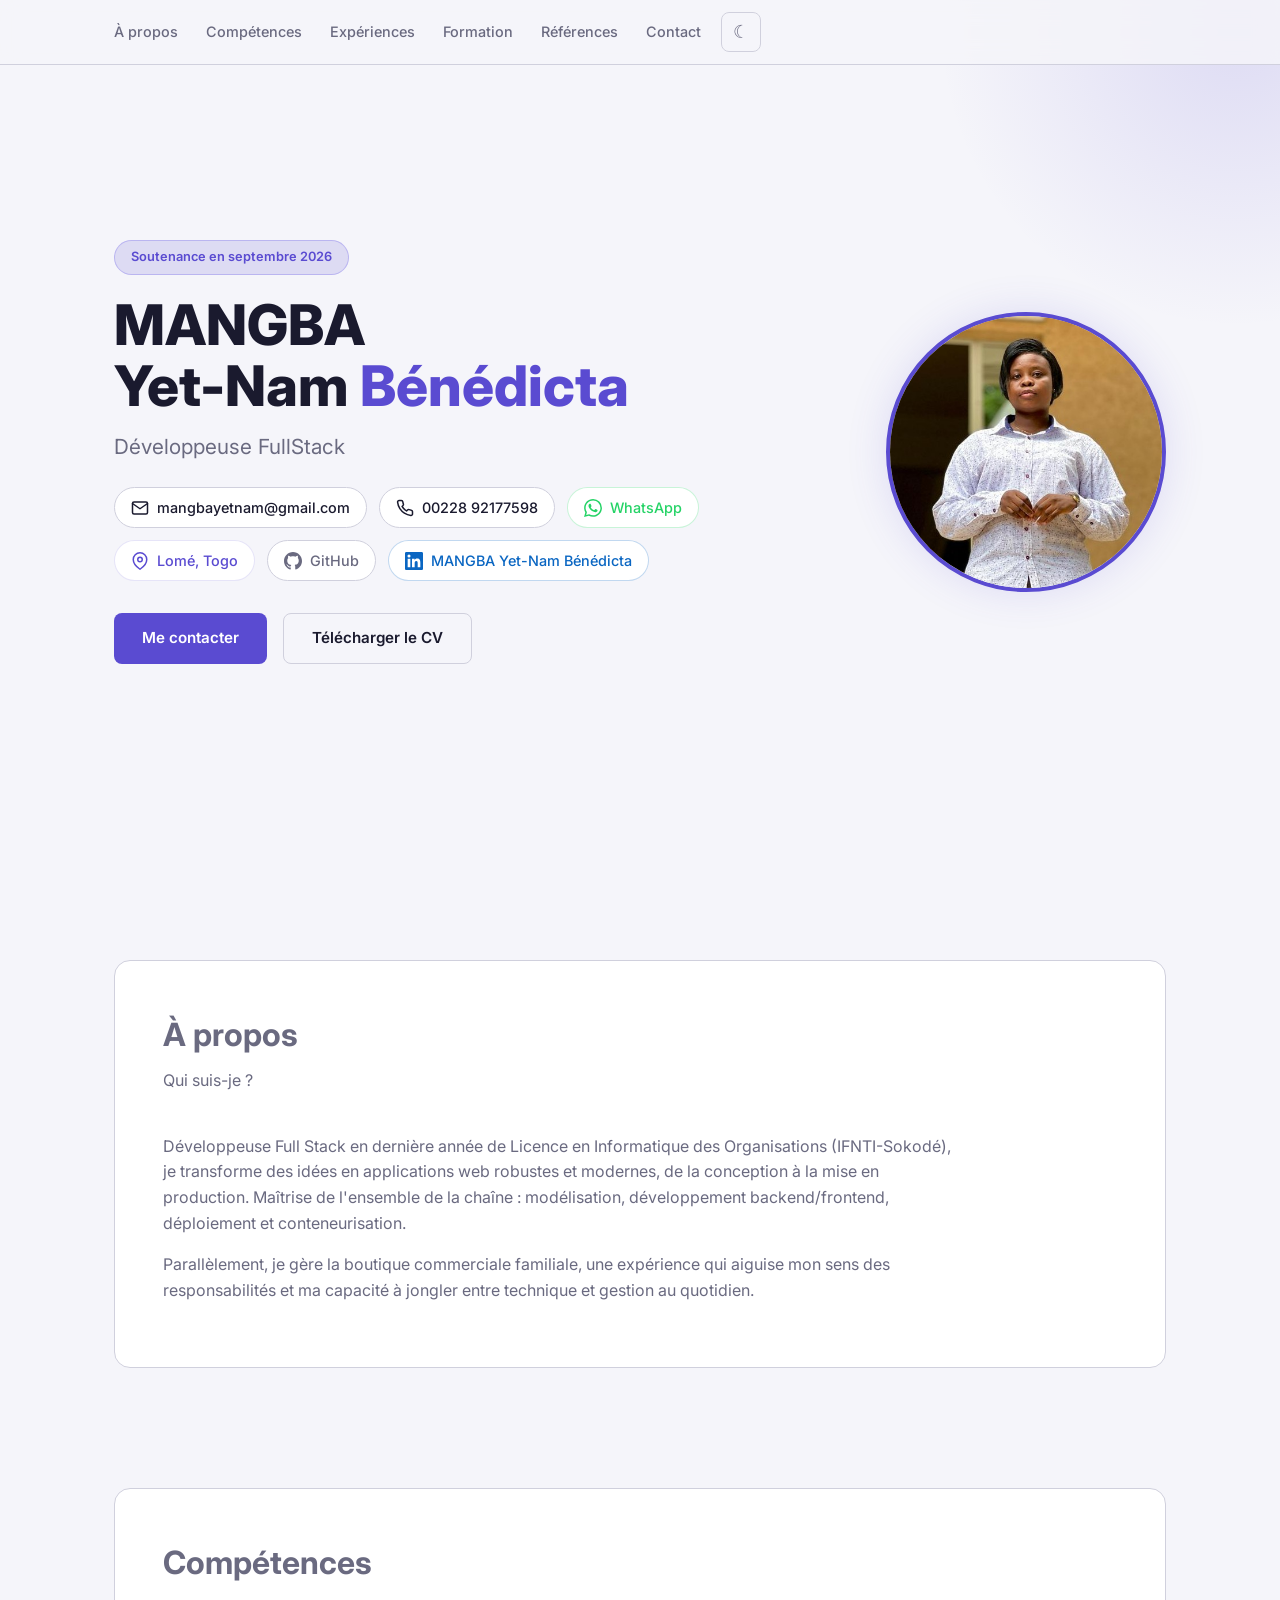
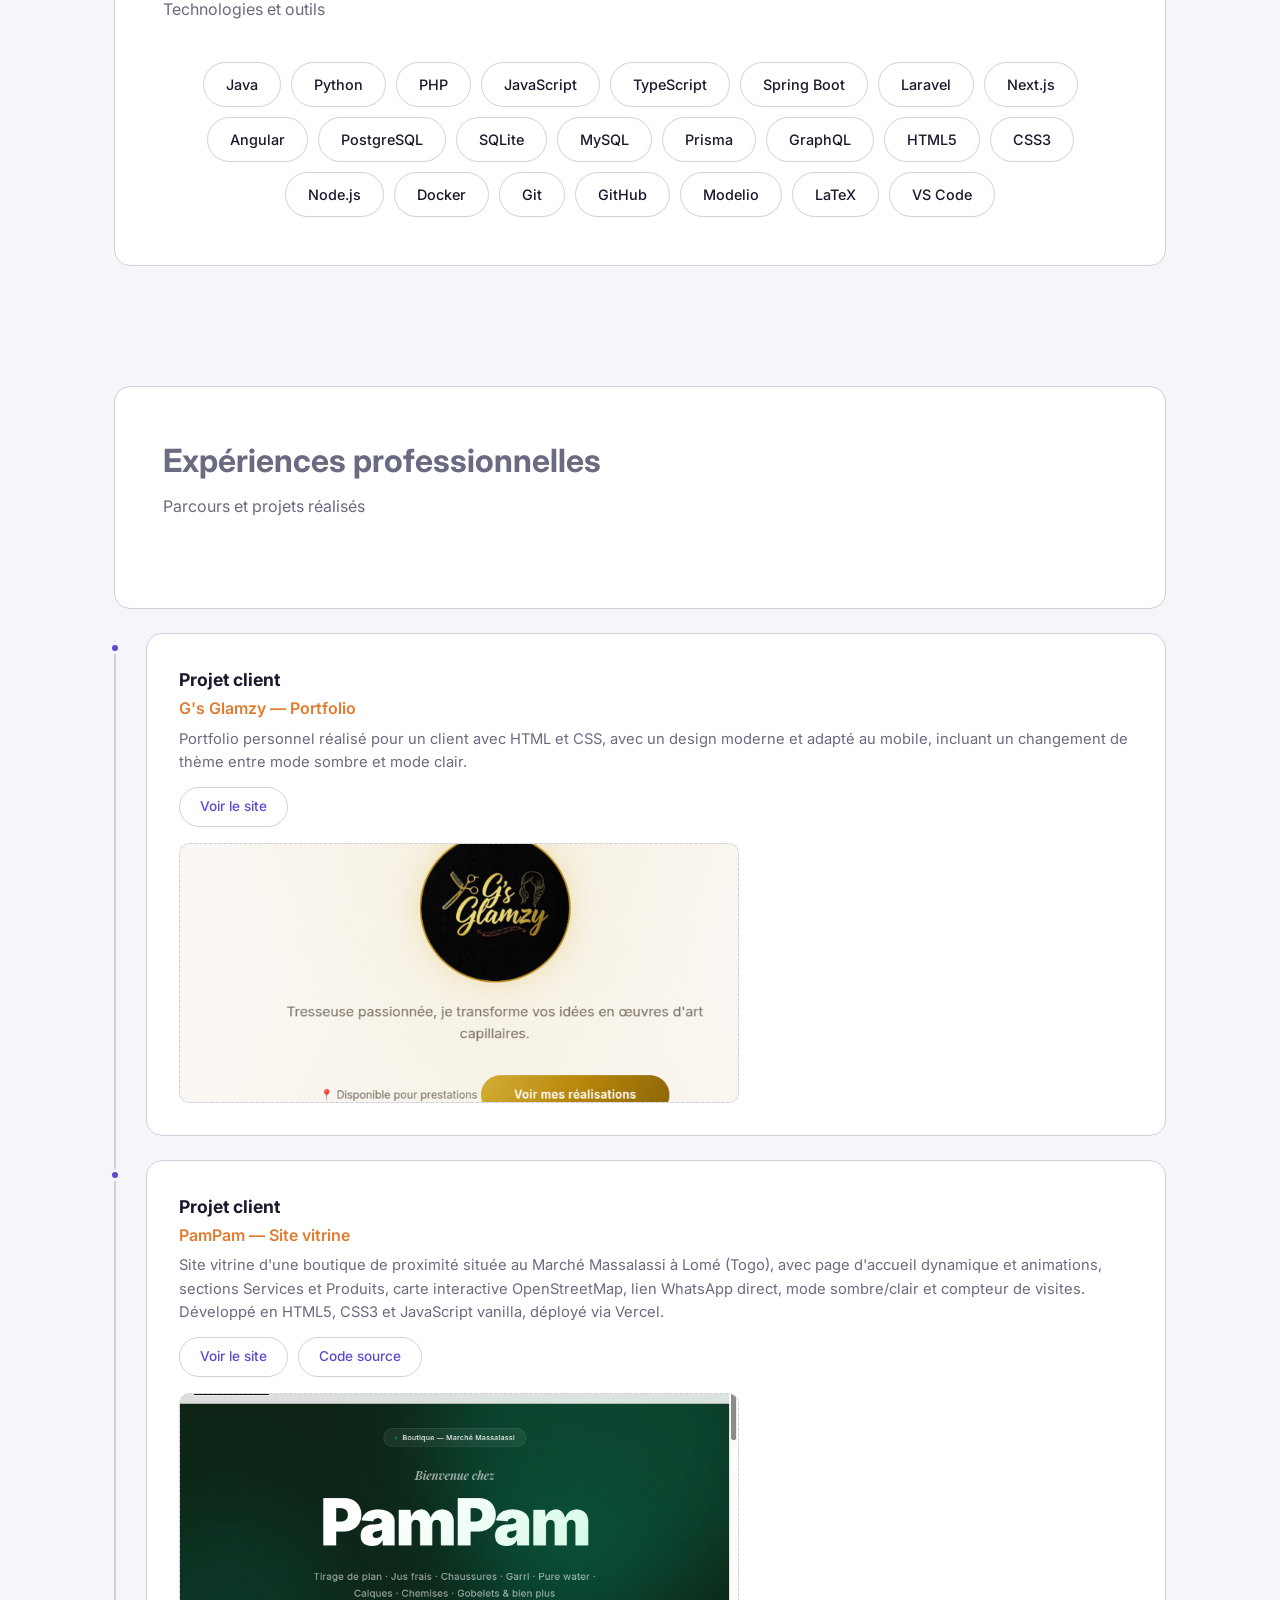
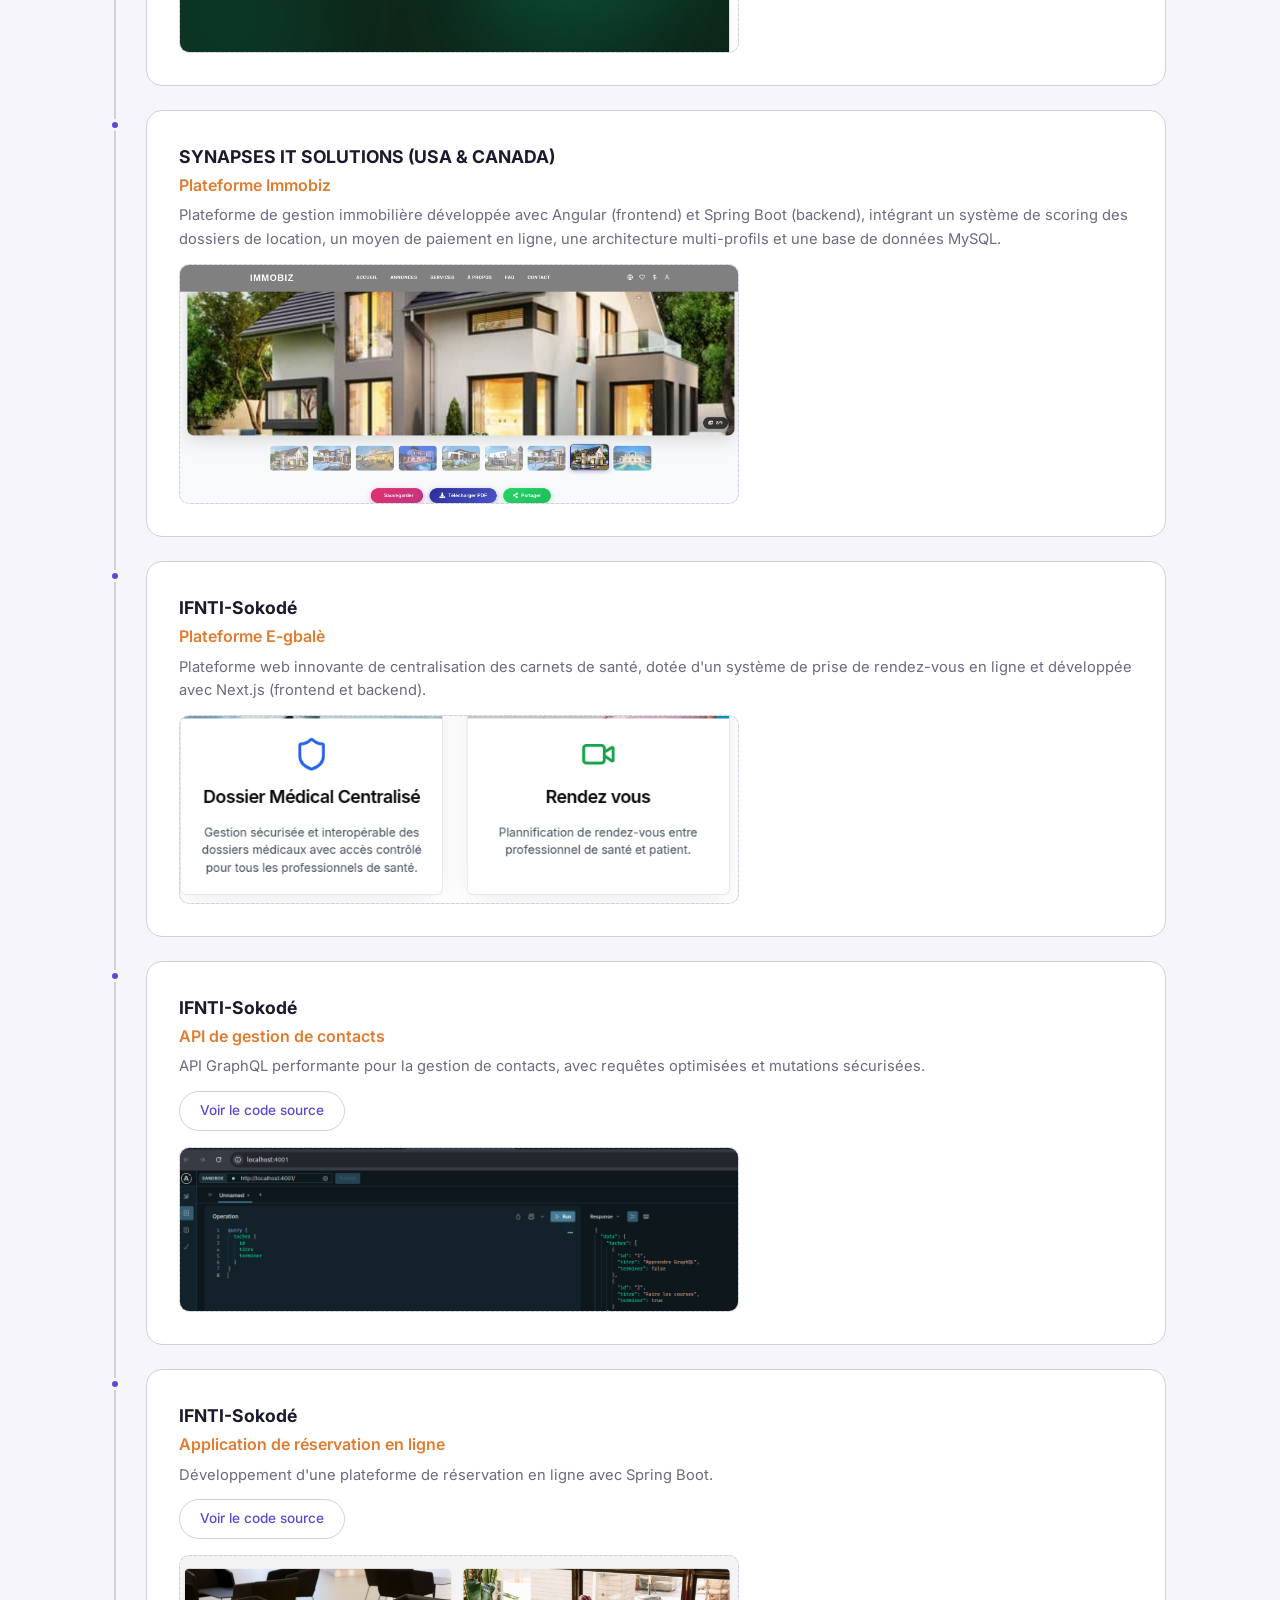
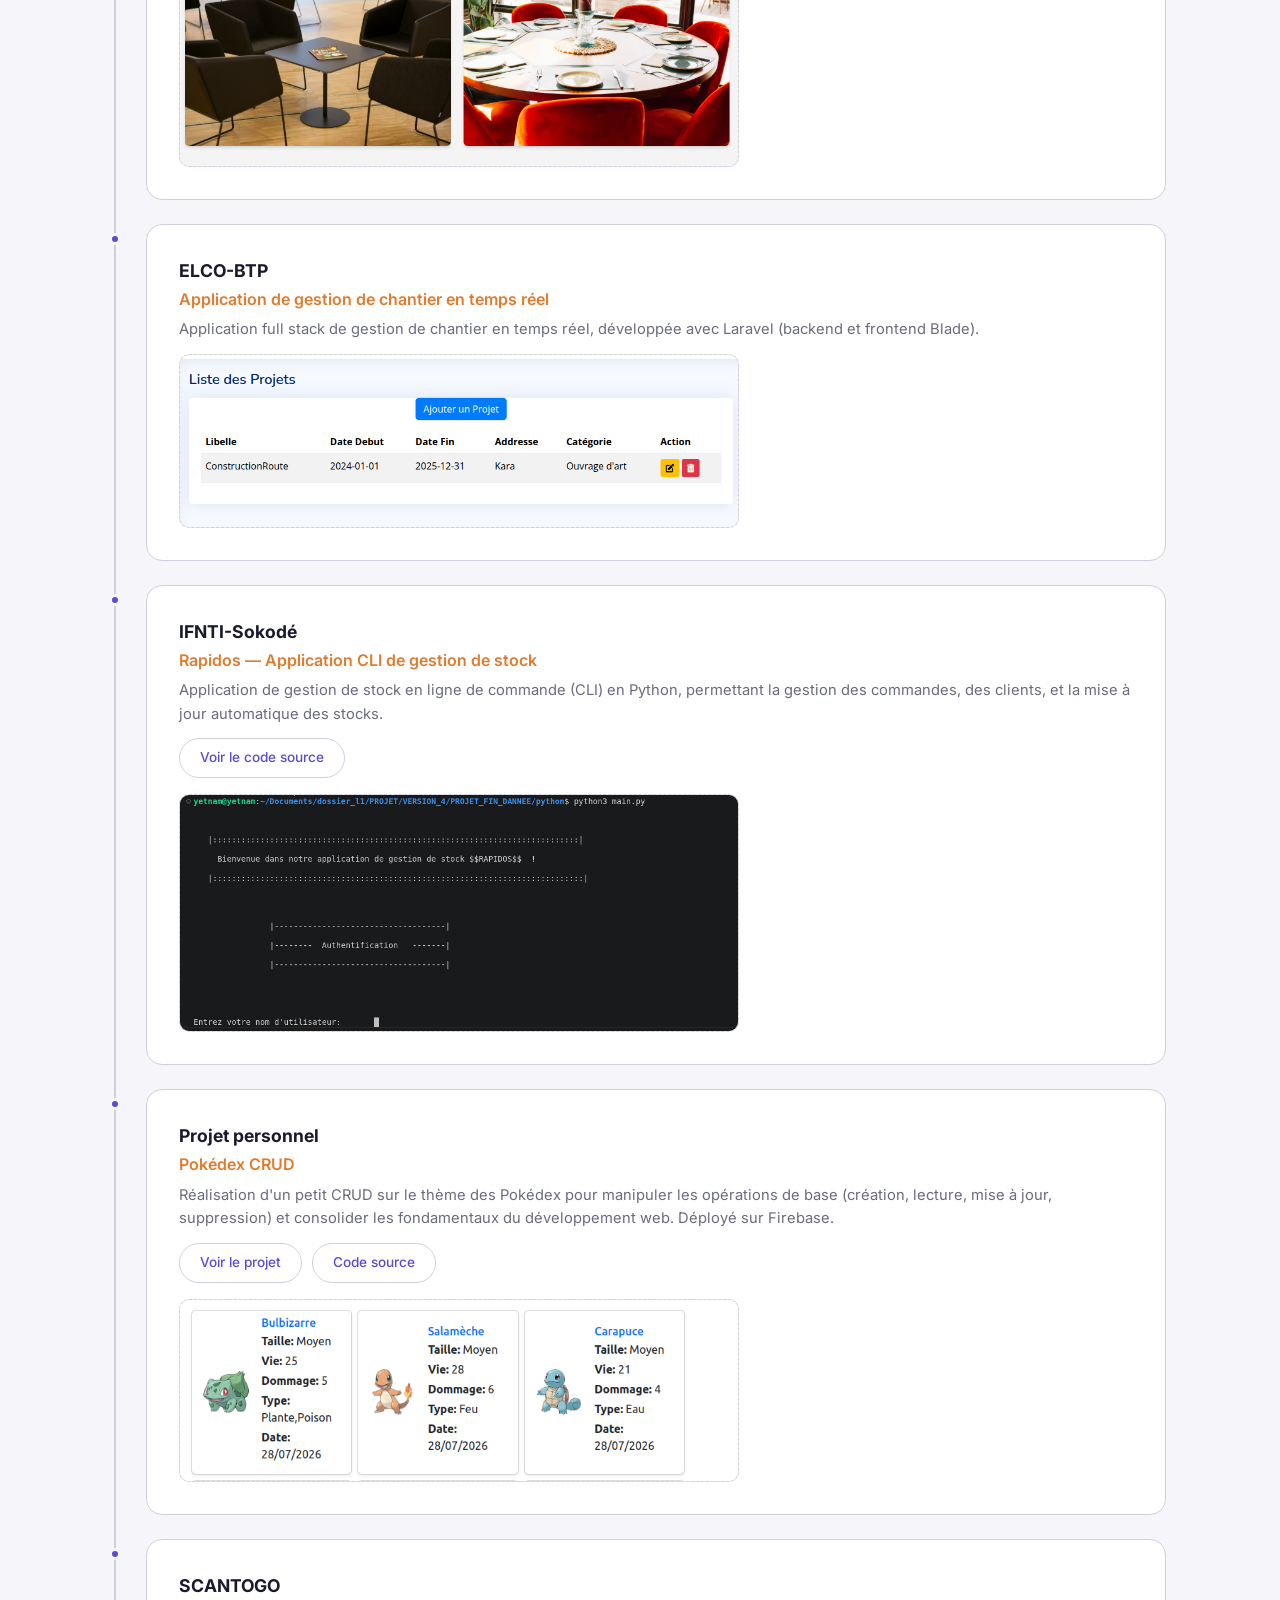
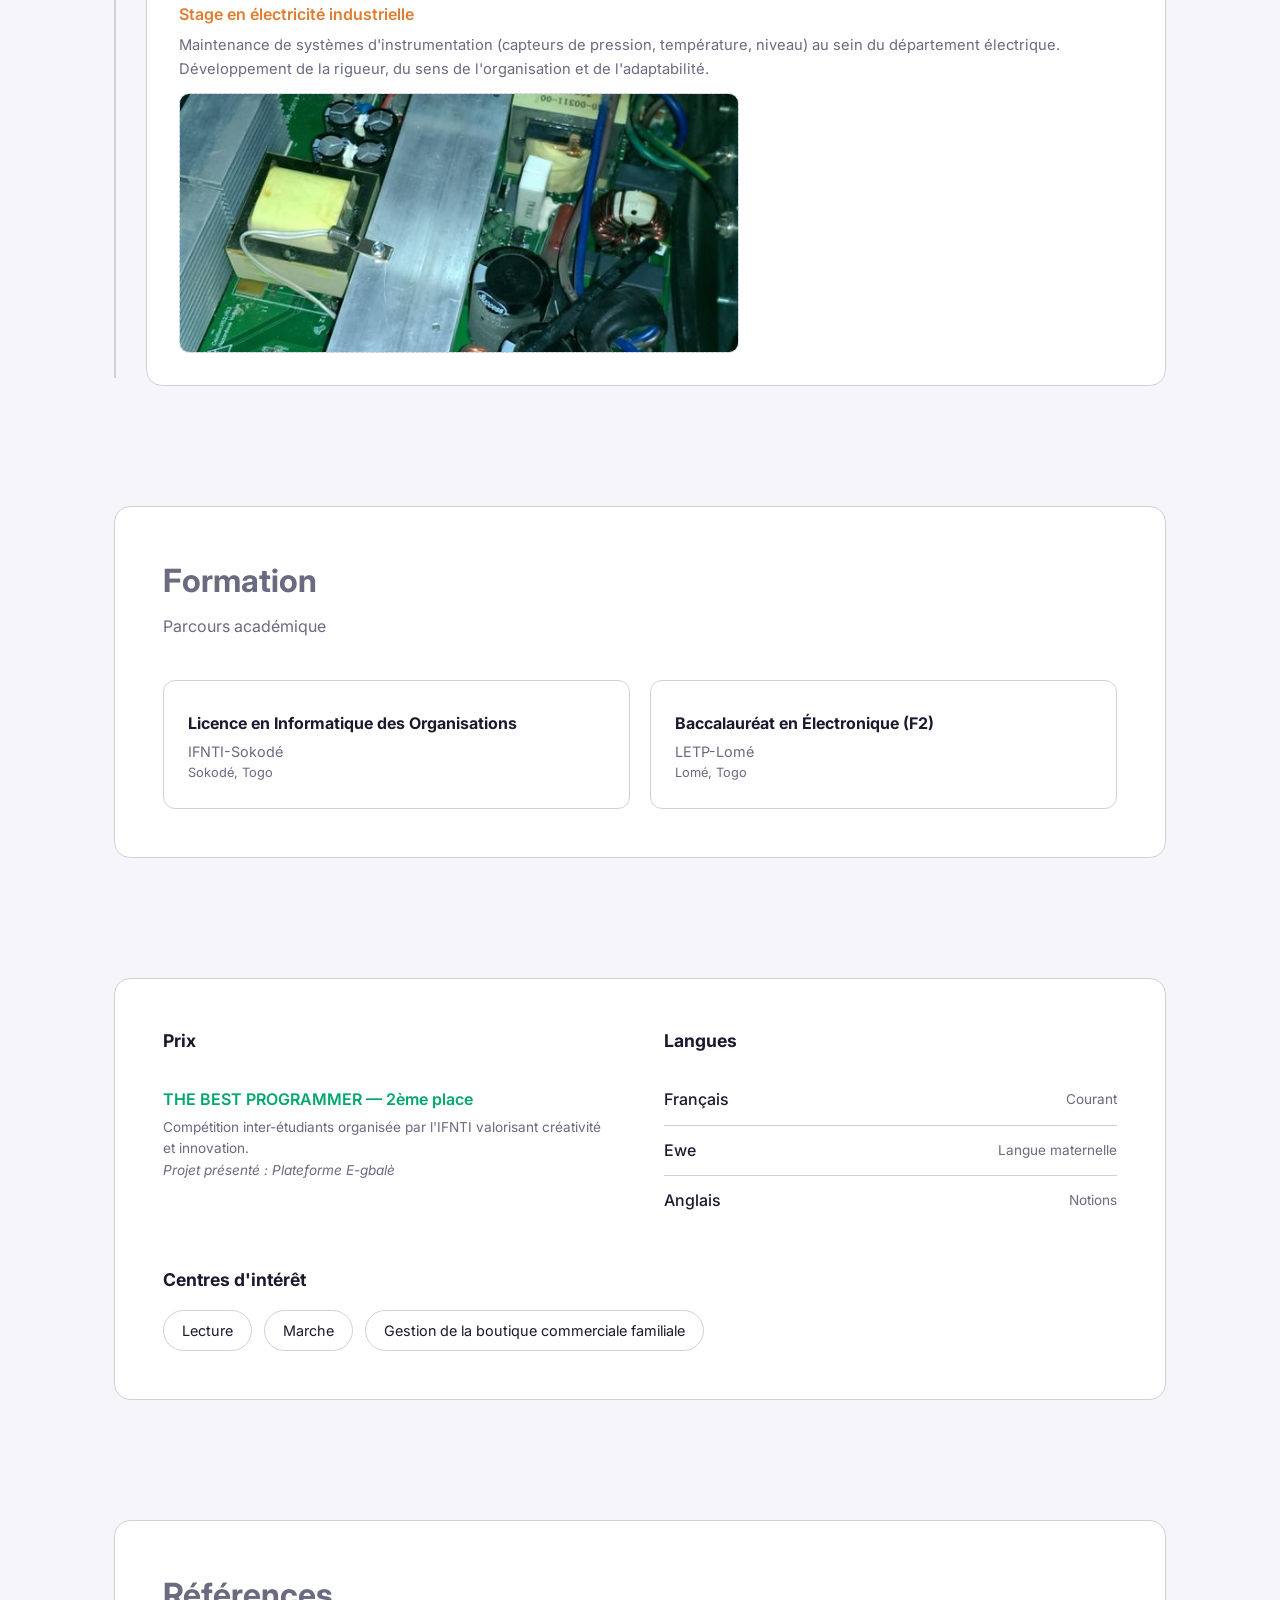
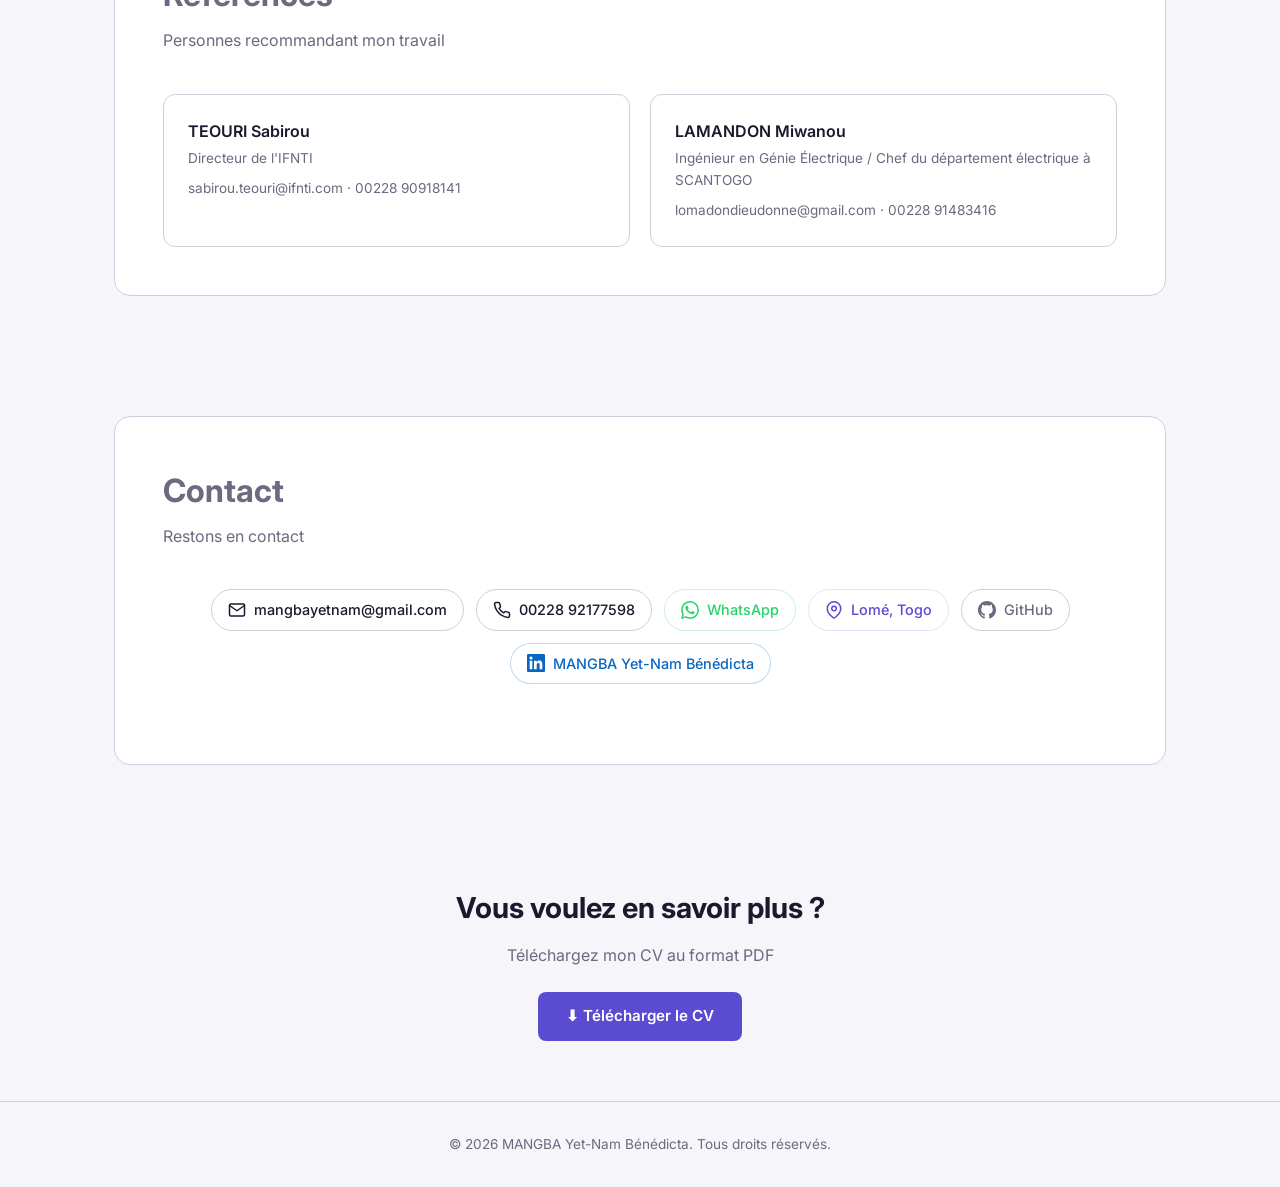
==== index.html @ 3e92486d "mise à jour" ====
<!DOCTYPE html>
<html lang="fr" data-theme="light">
<head>
  <meta charset="UTF-8">
  <meta name="viewport" content="width=device-width, initial-scale=1.0">
  <title>MANGBA Yet-Nam Bénédicta | Portfolio</title>
  <link href="https://fonts.googleapis.com/css2?family=Inter:wght@300;400;500;600;700;800&display=swap" rel="stylesheet">
  <link rel="stylesheet" href="style.css">
</head>
<body>

  <nav>
    <div class="container">
      <div class="nav-right">
        <button class="hamburger" id="hamburger" aria-label="Menu">&#9776;</button>
        <ul id="navMenu">
          <li><a href="#about">À propos</a></li>
          <li><a href="#skills">Compétences</a></li>
          <li><a href="#experience">Expériences</a></li>
          <li><a href="#education">Formation</a></li>
          <li><a href="#references">Références</a></li>
          <li><a href="#contact">Contact</a></li>
        </ul>
        <button class="theme-toggle" id="themeToggle" aria-label="Changer le thème">&#9790;</button>
      </div>
    </div>
  </nav>

  <!-- Hero -->
  <section class="hero" id="home">
    <div class="container">
      <div class="hero-content">
        <div class="badge">Soutenance en septembre 2026</div>
        <h1>MANGBA<br>Yet-Nam <span>Bénédicta</span></h1>
        <p class="subtitle">Développeuse FullStack</p>
        <div class="hero-contact">
          <a href="mailto:mangbayetnam.com" class="contact-chip email">
            <svg width="18" height="18" viewBox="0 0 24 24" fill="none" stroke="currentColor" stroke-width="2" stroke-linecap="round" stroke-linejoin="round"><path d="M4 4h16c1.1 0 2 .9 2 2v12c0 1.1-.9 2-2 2H4c-1.1 0-2-.9-2-2V6c0-1.1.9-2 2-2z"/><polyline points="22,6 12,13 2,6"/></svg>
            mangbayetnam@gmail.com
          </a>
          <a href="tel:0022892177598" class="contact-chip phone">
            <svg width="18" height="18" viewBox="0 0 24 24" fill="none" stroke="currentColor" stroke-width="2" stroke-linecap="round" stroke-linejoin="round"><path d="M22 16.92v3a2 2 0 0 1-2.18 2 19.79 19.79 0 0 1-8.63-3.07 19.5 19.5 0 0 1-6-6 19.79 19.79 0 0 1-3.07-8.67A2 2 0 0 1 4.11 2h3a2 2 0 0 1 2 1.72 12.84 12.84 0 0 0 .7 2.81 2 2 0 0 1-.45 2.11L8.09 9.91a16 16 0 0 0 6 6l1.27-1.27a2 2 0 0 1 2.11-.45 12.84 12.84 0 0 0 2.81.7A2 2 0 0 1 22 16.92z"/></svg>
            00228 92177598
          </a>
          <a href="https://wa.me/22892177598" target="_blank" class="contact-chip whatsapp">
            <svg width="18" height="18" viewBox="0 0 24 24" fill="currentColor"><path d="M17.472 14.382c-.297-.149-1.758-.867-2.03-.967-.273-.099-.471-.148-.67.15-.197.297-.767.966-.94 1.164-.173.199-.347.223-.644.075-.297-.15-1.255-.463-2.39-1.475-.883-.788-1.48-1.761-1.653-2.059-.173-.297-.018-.458.13-.606.134-.133.298-.347.446-.52.149-.174.198-.298.298-.497.099-.198.05-.371-.025-.52-.075-.149-.669-1.612-.916-2.207-.242-.579-.487-.5-.669-.51-.173-.008-.371-.01-.57-.01-.198 0-.52.074-.792.372-.272.297-1.04 1.016-1.04 2.479 0 1.462 1.065 2.875 1.213 3.074.149.198 2.096 3.2 5.077 4.487.709.306 1.262.489 1.694.626.712.227 1.36.195 1.871.118.571-.085 1.758-.719 2.006-1.413.248-.694.248-1.289.173-1.413-.074-.124-.272-.198-.57-.347m-5.421 7.403h-.004a9.87 9.87 0 01-5.031-1.378l-.361-.214-3.741.982.998-3.648-.235-.374a9.86 9.86 0 01-1.51-5.26c.001-5.45 4.436-9.884 9.888-9.884 2.64 0 5.122 1.03 6.988 2.898a9.825 9.825 0 012.893 6.994c-.003 5.45-4.437 9.884-9.885 9.884m8.413-18.297A11.815 11.815 0 0012.05 0C5.495 0 .16 5.335.157 11.892c0 2.096.547 4.142 1.588 5.945L.057 24l6.305-1.654a11.882 11.882 0 005.683 1.448h.005c6.554 0 11.89-5.335 11.893-11.893a11.821 11.821 0 00-3.48-8.413z"/></svg>
            WhatsApp
          </a>
          <span class="contact-chip location">
            <svg width="18" height="18" viewBox="0 0 24 24" fill="none" stroke="currentColor" stroke-width="2" stroke-linecap="round" stroke-linejoin="round"><path d="M21 10c0 7-9 13-9 13s-9-6-9-13a9 9 0 0 1 18 0z"/><circle cx="12" cy="10" r="3"/></svg>
            Lomé, Togo
          </span>
          <a href="https://github.com/bendictamangba" target="_blank" class="contact-chip github">
            <svg width="18" height="18" viewBox="0 0 24 24" fill="currentColor"><path d="M12 0c-6.626 0-12 5.373-12 12 0 5.302 3.438 9.8 8.207 11.387.599.111.793-.261.793-.577v-2.234c-3.338.726-4.033-1.416-4.033-1.416-.546-1.387-1.333-1.756-1.333-1.756-1.089-.745.083-.729.083-.729 1.205.084 1.839 1.237 1.839 1.237 1.07 1.834 2.807 1.304 3.492.997.107-.775.418-1.305.762-1.604-2.665-.305-5.467-1.334-5.467-5.931 0-1.311.469-2.381 1.236-3.221-.124-.303-.535-1.524.117-3.176 0 0 1.008-.322 3.301 1.23.957-.266 1.983-.399 3.003-.404 1.02.005 2.047.138 3.006.404 2.291-1.552 3.297-1.23 3.297-1.23.653 1.653.242 2.874.118 3.176.77.84 1.235 1.911 1.235 3.221 0 4.609-2.807 5.624-5.479 5.921.43.372.823 1.102.823 2.222v3.293c0 .319.192.694.801.576 4.765-1.589 8.199-6.086 8.199-11.386 0-6.627-5.373-12-12-12z"/></svg>
            GitHub
          </a>
          <a href="https://linkedin.com/in/bendictamangba" target="_blank" class="contact-chip linkedin">
            <svg width="18" height="18" viewBox="0 0 24 24" fill="currentColor"><path d="M20.447 20.452h-3.554v-5.569c0-1.328-.027-3.037-1.852-3.037-1.853 0-2.136 1.445-2.136 2.939v5.667H9.351V9h3.414v1.561h.046c.477-.9 1.637-1.85 3.37-1.85 3.601 0 4.267 2.37 4.267 5.455v6.286zM5.337 7.433a2.062 2.062 0 01-2.063-2.065 2.064 2.064 0 112.063 2.065zm1.782 13.019H3.555V9h3.564v11.452zM22.225 0H1.771C.792 0 0 .774 0 1.729v20.542C0 23.227.792 24 1.771 24h20.451C23.2 24 24 23.227 24 22.271V1.729C24 .774 23.2 0 22.222 0h.003z"/></svg>
             MANGBA Yet-Nam Bénédicta
          </a>
        </div>
        <div class="hero-actions">
          <a href="#contact" class="btn btn-primary">Me contacter</a>
          <a href="MANGBA_Yet-Nam_Bénédicta_CV.pdf" class="btn btn-outline" download>Télécharger le CV</a>
        </div>
      </div>
      <div class="hero-photo">
        <div class="photo-frame">
          <img src="me.jpeg" alt="MANGBA Yet-Nam Bénédicta">
        </div>
      </div>
    </div>
  </section>

  <!-- À propos -->
  <section id="about">
    <div class="container">
      <div class="section-card">
        <h2 class="section-title">À propos</h2>
        <p class="section-subtitle">Qui suis-je ?</p>
        <div class="about-text" style="max-width:800px">
          <p>
            Développeuse Full Stack en dernière année de Licence en Informatique des Organisations (IFNTI-Sokodé), je transforme des idées en applications web robustes et modernes, de la conception à la mise en production. Maîtrise de l'ensemble de la chaîne : modélisation, développement backend/frontend, déploiement et conteneurisation.
          </p>
          <p>
            Parallèlement, je gère la boutique commerciale familiale, une expérience qui aiguise mon sens des responsabilités et ma capacité à jongler entre technique et gestion au quotidien.
          </p>
        </div>
      </div>
    </div>
  </section>

  <!-- Compétences -->
  <section id="skills">
    <div class="container">
      <div class="section-card">
        <h2 class="section-title">Compétences</h2>
        <p class="section-subtitle">Technologies et outils</p>
        <div class="skills-cloud">
          <span class="skill-tag">Java</span>
          <span class="skill-tag">Python</span>
          <span class="skill-tag">PHP</span>
          <span class="skill-tag">JavaScript</span>
          <span class="skill-tag">TypeScript</span>
          <span class="skill-tag">Spring Boot</span>
          <span class="skill-tag">Laravel</span>
          <span class="skill-tag">Next.js</span>
          <span class="skill-tag">Angular</span>
          <span class="skill-tag">PostgreSQL</span>
          <span class="skill-tag">SQLite</span>
          <span class="skill-tag">MySQL</span>
          <span class="skill-tag">Prisma</span>
          <span class="skill-tag">GraphQL</span>
          <span class="skill-tag">HTML5</span>
          <span class="skill-tag">CSS3</span>
          <span class="skill-tag">Node.js</span>
          <span class="skill-tag">Docker</span>
          <span class="skill-tag">Git</span>
          <span class="skill-tag">GitHub</span>
          <span class="skill-tag">Modelio</span>
          <span class="skill-tag">LaTeX</span>
          <span class="skill-tag">VS Code</span>
        </div>
      </div>
    </div>
  </section>

  <!-- Expériences -->
  <section id="experience">
    <div class="container">
      <div class="section-card">
        <h2 class="section-title">Expériences professionnelles</h2>
        <p class="section-subtitle">Parcours et projets réalisés</p>
      </div>
      <div class="timeline" style="margin-top:24px;">

          <div class="timeline-item section-card">
          <div class="company">Projet client</div>
          <div class="project-name">G's Glamzy — Portfolio</div>
          <p>Portfolio personnel réalisé pour un client avec HTML et CSS, avec un design moderne et adapté au mobile, incluant un changement de thème entre mode sombre et mode clair.</p>
          <div class="project-links">
            <a href="https://gs-glamzy.vercel.app" target="_blank" class="project-link">Voir le site</a>
          </div>
          <div class="project-img">
            <img src="glamzy.png" alt="Capture d'ecran Glamzy">
          </div>
        </div>

          <div class="timeline-item section-card">
          <div class="company">Projet client</div>
          <div class="project-name">PamPam — Site vitrine</div>
          <p>Site vitrine d'une boutique de proximité située au Marché Massalassi à Lomé (Togo), avec page d'accueil dynamique et animations, sections Services et Produits, carte interactive OpenStreetMap, lien WhatsApp direct, mode sombre/clair et compteur de visites. Développé en HTML5, CSS3 et JavaScript vanilla, déployé via Vercel.</p>
          <div class="project-links">
            <a href="https://pampam-iota.vercel.app" target="_blank" class="project-link">Voir le site</a>
            <a href="https://github.com/bendictamangba/pampam" target="_blank" class="project-link">Code source</a>
          </div>
          <div class="project-img">
            <img src="pampam.png" alt="Capture d'ecran PamPam">
          </div>
        </div>

        <div class="timeline-item section-card">
          <div class="company">SYNAPSES IT SOLUTIONS (USA &amp; CANADA)</div>
          <div class="project-name">Plateforme Immobiz</div>
          <p>Plateforme de gestion immobilière développée avec Angular (frontend) et Spring Boot (backend), intégrant un système de scoring des dossiers de location, un moyen de paiement en ligne, une architecture multi-profils et une base de données MySQL.</p>
          <div class="project-img">
            <img src="immobiz.png" alt="Capture d'ecran Immobiz">
          </div>
        </div>
        <div class="timeline-item section-card">
          <div class="company">IFNTI-Sokodé</div>
          <div class="project-name">Plateforme E-gbalè</div>
          <p>Plateforme web innovante de centralisation des carnets de santé, dotée d'un système de prise de rendez-vous en ligne et développée avec Next.js (frontend et backend).</p>
          <div class="project-img">
            <img src="egbale.png" alt="Capture d'ecran Immobiz">
          </div>
        </div>

        <div class="timeline-item section-card">
          <div class="company">IFNTI-Sokodé</div>
          <div class="project-name">API de gestion de contacts</div>
          <p>API GraphQL performante pour la gestion de contacts, avec requêtes optimisées et mutations sécurisées.</p>
          <div class="project-links">
            <a href="https://github.com/bendictamangba/API_gestioncontact_Graphql" target="_blank" class="project-link">Voir le code source</a>
          </div>
          <div class="project-img">
            <img src="graphql.png" alt="Capture d'ecran Immobiz">
          </div>
        </div>

        <div class="timeline-item section-card">
          <div class="company">IFNTI-Sokodé</div>
          <div class="project-name">Application de réservation en ligne</div>
          <p>Développement d'une plateforme de réservation en ligne avec Spring Boot.</p>
          <div class="project-links">
            <a href="https://github.com/bendictamangba/Reservation_en_ligne" target="_blank" class="project-link">Voir le code source</a>
          </div>
          <div class="project-img">
            <img src="reservation.png" alt="Capture d'ecran Reservation">
          </div>
        </div>

        <div class="timeline-item section-card">
          <div class="company">ELCO-BTP</div>
          <div class="project-name">Application de gestion de chantier en temps réel</div>
          <p>Application full stack de gestion de chantier en temps réel, développée avec Laravel (backend et frontend Blade).</p>
           <div class="project-img">
            <img src="chantier.png" alt="Capture d'ecran Chantier">
          </div>
        </div>

        <div class="timeline-item section-card">
          <div class="company">IFNTI-Sokodé</div>
          <div class="project-name">Rapidos — Application CLI de gestion de stock</div>
          <p>Application de gestion de stock en ligne de commande (CLI) en Python, permettant la gestion des commandes, des clients, et la mise à jour automatique des stocks.</p>
          <div class="project-links">
            <a href="https://github.com/bendictamangba/rapidos_gestionstock.git" target="_blank" class="project-link">Voir le code source</a>
          </div>
           <div class="project-img">
            <img src="gestionstock.png" alt="Capture d'ecran GestionStock">
          </div>
        </div>

        <div class="timeline-item section-card">
          <div class="company">Projet personnel</div>
          <div class="project-name">Pokédex CRUD</div>
          <p>Réalisation d'un petit CRUD sur le thème des Pokédex pour manipuler les opérations de base (création, lecture, mise à jour, suppression) et consolider les fondamentaux du développement web. Déployé sur Firebase.</p>
          <div class="project-links">
            <a href="https://workshop-pokedex-394e9.web.app/pokemons" target="_blank" class="project-link">Voir le projet</a>
            <a href="https://github.com/bendictamangba/apprentissage_angular_udemy_pokedex_.git" target="_blank" class="project-link">Code source</a>
          </div>
          <div class="project-img">
            <img src="pokedex.png" alt="Capture d'ecran Pokédex">
          </div>
        </div>

      
      

        <div class="timeline-item section-card">
          <div class="company">SCANTOGO</div>
          <div class="project-name">Stage en électricité industrielle</div>
          <p>Maintenance de systèmes d'instrumentation (capteurs de pression, température, niveau) au sein du département électrique. Développement de la rigueur, du sens de l'organisation et de l'adaptabilité.</p>
           <div class="project-img">
            <img src="scan.jpeg" alt="Capture d'ecran Stage Electricité">
          </div>
        </div>

      </div>
      </div>
    </div>
  </section>

  <!-- Formation -->
  <section id="education">
    <div class="container">
      <div class="section-card">
        <h2 class="section-title">Formation</h2>
        <p class="section-subtitle">Parcours académique</p>
        <div class="formation-grid">
        <div class="formation-card">
          <h3>Licence en Informatique des Organisations</h3>
          <div class="school">IFNTI-Sokodé</div>
          <div class="location">Sokodé, Togo</div>
        </div>
        <div class="formation-card">
          <h3>Baccalauréat en Électronique (F2)</h3>
          <div class="school">LETP-Lomé</div>
          <div class="location">Lomé, Togo</div>
        </div>
      </div>
      </div>
    </div>
  </section>

  <!-- Prix & Langues -->
  <section>
    <div class="container">
      <div class="section-card">
      <div class="extra-grid">
        <div class="extra-block">
          <h3>Prix</h3>
          <ul>
            <li class="prize-item">
              <div>
                <div class="prize-title">THE BEST PROGRAMMER — 2ème place</div>
                <div class="prize-desc">Compétition inter-étudiants organisée par l'IFNTI valorisant créativité et innovation.</div>
                <div class="prize-project">Projet présenté : Plateforme E-gbalè</div>
              </div>
            </li>
          </ul>
        </div>
        <div class="extra-block">
          <h3>Langues</h3>
          <ul>
            <li><span class="lang-name">Français</span><span class="lang-level">Courant</span></li>
            <li><span class="lang-name">Ewe</span><span class="lang-level">Langue maternelle</span></li>
            <li><span class="lang-name">Anglais</span><span class="lang-level">Notions</span></li>
          </ul>
        </div>
      </div>
      <div style="margin-top: 40px;">
        <h3 style="font-size:1.1rem; font-weight:700; margin-bottom:12px;">Centres d'intérêt</h3>
        <div class="interests">
          <span>Lecture</span>
          <span>Marche</span>
          <span>Gestion de la boutique commerciale familiale</span>
        </div>
      </div>
      </div>
    </div>
  </section>

  <!-- Références -->
  <section id="references">
    <div class="container">
      <div class="section-card">
        <h2 class="section-title">Références</h2>
        <p class="section-subtitle">Personnes recommandant mon travail</p>
        <div class="ref-grid">
        <div class="ref-card">
          <div class="ref-name">TEOURI Sabirou</div>
          <div class="ref-title">Directeur de l'IFNTI</div>
          <div class="ref-contact">sabirou.teouri@ifnti.com · 00228 90918141</div>
        </div>
        <div class="ref-card">
          <div class="ref-name">LAMANDON Miwanou</div>
          <div class="ref-title">Ingénieur en Génie Électrique / Chef du département électrique à SCANTOGO</div>
          <div class="ref-contact">lomadondieudonne@gmail.com · 00228 91483416</div>
        </div>
      </div>
      </div>
    </div>
  </section>

  <!-- Contact -->
  <section id="contact">
    <div class="container">
      <div class="section-card">
        <h2 class="section-title">Contact</h2>
        <p class="section-subtitle">Restons en contact</p>
      <div class="hero-contact" style="justify-content:center;">
        <a href="mailto:alidayetnam@gmail.com" class="contact-chip email">
          <svg width="18" height="18" viewBox="0 0 24 24" fill="none" stroke="currentColor" stroke-width="2" stroke-linecap="round" stroke-linejoin="round"><path d="M4 4h16c1.1 0 2 .9 2 2v12c0 1.1-.9 2-2 2H4c-1.1 0-2-.9-2-2V6c0-1.1.9-2 2-2z"/><polyline points="22,6 12,13 2,6"/></svg>
           mangbayetnam@gmail.com
        </a>
        <a href="tel:0022892177598" class="contact-chip phone">
          <svg width="18" height="18" viewBox="0 0 24 24" fill="none" stroke="currentColor" stroke-width="2" stroke-linecap="round" stroke-linejoin="round"><path d="M22 16.92v3a2 2 0 0 1-2.18 2 19.79 19.79 0 0 1-8.63-3.07 19.5 19.5 0 0 1-6-6 19.79 19.79 0 0 1-3.07-8.67A2 2 0 0 1 4.11 2h3a2 2 0 0 1 2 1.72 12.84 12.84 0 0 0 .7 2.81 2 2 0 0 1-.45 2.11L8.09 9.91a16 16 0 0 0 6 6l1.27-1.27a2 2 0 0 1 2.11-.45 12.84 12.84 0 0 0 2.81.7A2 2 0 0 1 22 16.92z"/></svg>
          00228 92177598
        </a>
        <a href="https://wa.me/22892177598" target="_blank" class="contact-chip whatsapp">
          <svg width="18" height="18" viewBox="0 0 24 24" fill="currentColor"><path d="M17.472 14.382c-.297-.149-1.758-.867-2.03-.967-.273-.099-.471-.148-.67.15-.197.297-.767.966-.94 1.164-.173.199-.347.223-.644.075-.297-.15-1.255-.463-2.39-1.475-.883-.788-1.48-1.761-1.653-2.059-.173-.297-.018-.458.13-.606.134-.133.298-.347.446-.52.149-.174.198-.298.298-.497.099-.198.05-.371-.025-.52-.075-.149-.669-1.612-.916-2.207-.242-.579-.487-.5-.669-.51-.173-.008-.371-.01-.57-.01-.198 0-.52.074-.792.372-.272.297-1.04 1.016-1.04 2.479 0 1.462 1.065 2.875 1.213 3.074.149.198 2.096 3.2 5.077 4.487.709.306 1.262.489 1.694.626.712.227 1.36.195 1.871.118.571-.085 1.758-.719 2.006-1.413.248-.694.248-1.289.173-1.413-.074-.124-.272-.198-.57-.347m-5.421 7.403h-.004a9.87 9.87 0 01-5.031-1.378l-.361-.214-3.741.982.998-3.648-.235-.374a9.86 9.86 0 01-1.51-5.26c.001-5.45 4.436-9.884 9.888-9.884 2.64 0 5.122 1.03 6.988 2.898a9.825 9.825 0 012.893 6.994c-.003 5.45-4.437 9.884-9.885 9.884m8.413-18.297A11.815 11.815 0 0012.05 0C5.495 0 .16 5.335.157 11.892c0 2.096.547 4.142 1.588 5.945L.057 24l6.305-1.654a11.882 11.882 0 005.683 1.448h.005c6.554 0 11.89-5.335 11.893-11.893a11.821 11.821 0 00-3.48-8.413z"/></svg>
          WhatsApp
        </a>
        <span class="contact-chip location">
          <svg width="18" height="18" viewBox="0 0 24 24" fill="none" stroke="currentColor" stroke-width="2" stroke-linecap="round" stroke-linejoin="round"><path d="M21 10c0 7-9 13-9 13s-9-6-9-13a9 9 0 0 1 18 0z"/><circle cx="12" cy="10" r="3"/></svg>
          Lomé, Togo
        </span>
        <a href="https://github.com/bendictamangba" target="_blank" class="contact-chip github">
          <svg width="18" height="18" viewBox="0 0 24 24" fill="currentColor"><path d="M12 0c-6.626 0-12 5.373-12 12 0 5.302 3.438 9.8 8.207 11.387.599.111.793-.261.793-.577v-2.234c-3.338.726-4.033-1.416-4.033-1.416-.546-1.387-1.333-1.756-1.333-1.756-1.089-.745.083-.729.083-.729 1.205.084 1.839 1.237 1.839 1.237 1.07 1.834 2.807 1.304 3.492.997.107-.775.418-1.305.762-1.604-2.665-.305-5.467-1.334-5.467-5.931 0-1.311.469-2.381 1.236-3.221-.124-.303-.535-1.524.117-3.176 0 0 1.008-.322 3.301 1.23.957-.266 1.983-.399 3.003-.404 1.02.005 2.047.138 3.006.404 2.291-1.552 3.297-1.23 3.297-1.23.653 1.653.242 2.874.118 3.176.77.84 1.235 1.911 1.235 3.221 0 4.609-2.807 5.624-5.479 5.921.43.372.823 1.102.823 2.222v3.293c0 .319.192.694.801.576 4.765-1.589 8.199-6.086 8.199-11.386 0-6.627-5.373-12-12-12z"/></svg>
          GitHub
        </a>
        <a href="https://linkedin.com/in/bendictamangba" target="_blank" class="contact-chip linkedin">
          <svg width="18" height="18" viewBox="0 0 24 24" fill="currentColor"><path d="M20.447 20.452h-3.554v-5.569c0-1.328-.027-3.037-1.852-3.037-1.853 0-2.136 1.445-2.136 2.939v5.667H9.351V9h3.414v1.561h.046c.477-.9 1.637-1.85 3.37-1.85 3.601 0 4.267 2.37 4.267 5.455v6.286zM5.337 7.433a2.062 2.062 0 01-2.063-2.065 2.064 2.064 0 112.063 2.065zm1.782 13.019H3.555V9h3.564v11.452zM22.225 0H1.771C.792 0 0 .774 0 1.729v20.542C0 23.227.792 24 1.771 24h20.451C23.2 24 24 23.227 24 22.271V1.729C24 .774 23.2 0 22.222 0h.003z"/></svg>
          MANGBA Yet-Nam Bénédicta
        </a>
      </div>
      </div>
    </div>
  </section>

  <!-- Download -->
  <section class="download-section">
    <div class="container">
      <h2>Vous voulez en savoir plus ?</h2>
      <p>Téléchargez mon CV au format PDF</p>
      <a href="MANGBA_Yet-Nam_Bénédicta_CV.pdf" class="btn btn-primary" download>&#11015; Télécharger le CV</a>
    </div>
  </section>

  <footer>
    <div class="container">
      <p>&copy; 2026 MANGBA Yet-Nam Bénédicta. Tous droits réservés.</p>
    </div>
  </footer>

  <script>
    const toggle = document.getElementById('themeToggle');
    const html = document.documentElement;
    const stored = localStorage.getItem('theme');
    if (stored) html.setAttribute('data-theme', stored);
    toggle.addEventListener('click', () => {
      const next = html.getAttribute('data-theme') === 'dark' ? 'light' : 'dark';
      html.setAttribute('data-theme', next);
      localStorage.setItem('theme', next);
    });

    const hamburger = document.getElementById('hamburger');
    const navMenu = document.getElementById('navMenu');
    hamburger.addEventListener('click', () => {
      navMenu.classList.toggle('open');
    });
    navMenu.querySelectorAll('a').forEach(link => {
      link.addEventListener('click', () => {
        navMenu.classList.remove('open');
      });
    });
  </script>

</body>
</html>
---- style.css ----
*,
*::before,
*::after {
  box-sizing: border-box;
  margin: 0;
  padding: 0;
}
:root,
[data-theme="dark"] {
  --bg: #0a0a0f;
  --surface: #13131a;
  --surface2: #1c1c26;
  --border: #2a2a3a;
  --text: #e8e8ed;
  --text-dim: #8888a0;
  --accent: #6c5ce7;
  --accent-glow: rgba(108, 92, 231, 0.25);
  --green: #00d68f;
  --orange: #ff9f43;
  --img-placeholder-bg: #1c1c26;
  --img-placeholder-text: #555;
  --shadow: 0 4px 24px rgba(0,0,0,0.4);
  --nav-bg: rgba(10, 10, 15, 0.85);
}
[data-theme="light"] {
  --bg: #f5f5fa;
  --surface: #ffffff;
  --surface2: #eeeef4;
  --border: #d0d0dd;
  --text: #1a1a2e;
  --text-dim: #6a6a80;
  --accent: #5a4bd1;
  --accent-glow: rgba(90, 75, 209, 0.15);
  --green: #00a86b;
  --orange: #e07c2f;
  --img-placeholder-bg: #e8e8f0;
  --img-placeholder-text: #999;
  --shadow: 0 4px 24px rgba(0,0,0,0.08);
  --nav-bg: rgba(245, 245, 250, 0.85);
}
html {
  scroll-behavior: smooth;
}
body {
  font-family: 'Inter', sans-serif;
  background: var(--bg);
  color: var(--text);
  line-height: 1.6;
  -webkit-font-smoothing: antialiased;
  transition: background 0.3s, color 0.3s;
}
a {
  color: var(--accent);
  text-decoration: none;
}
a:hover {
  text-decoration: underline;
}
.container {
  max-width: 1100px;
  margin: 0 auto;
  padding: 0 24px;
}

/* Nav */
nav {
  position: fixed;
  top: 0;
  left: 0;
  right: 0;
  z-index: 100;
  background: var(--nav-bg);
  backdrop-filter: blur(12px);
  border-bottom: 1px solid var(--border);
  transition: background 0.3s;
}
nav .container {
  display: flex;
  align-items: center;
  justify-content: space-between;
  height: 64px;
}
nav .logo {
  font-weight: 700;
  font-size: 1.1rem;
  color: var(--text);
}
nav .logo span {
  color: var(--accent);
}
nav .nav-right {
  display: flex;
  align-items: center;
  gap: 20px;
}
nav ul {
  display: flex;
  gap: 28px;
  list-style: none;
}
nav ul a {
  font-size: 0.9rem;
  font-weight: 500;
  color: var(--text-dim);
  transition: color 0.2s;
}
nav ul a:hover {
  color: var(--text);
  text-decoration: none;
}

.theme-toggle {
  background: none;
  border: 1px solid var(--border);
  border-radius: 8px;
  width: 40px;
  height: 40px;
  display: flex;
  align-items: center;
  justify-content: center;
  cursor: pointer;
  color: var(--text-dim);
  font-size: 1.1rem;
  transition: all 0.2s;
}
.theme-toggle:hover {
  border-color: var(--accent);
  color: var(--accent);
}

/* Hero */
.hero {
  min-height: 100vh;
  display: flex;
  align-items: center;
  padding-top: 64px;
  position: relative;
  overflow: hidden;
}
.hero::before {
  content: '';
  position: absolute;
  top: -30%;
  right: -20%;
  width: 600px;
  height: 600px;
  background: radial-gradient(circle, var(--accent-glow) 0%, transparent 70%);
  pointer-events: none;
}
.hero .container {
  display: grid;
  grid-template-columns: 1fr auto;
  gap: 60px;
  align-items: center;
  position: relative;
  z-index: 1;
  width: 100%;
}
.hero-content {
  position: relative;
  z-index: 1;
}
.hero-content .badge {
  display: inline-block;
  padding: 6px 16px;
  border-radius: 100px;
  background: var(--accent-glow);
  color: var(--accent);
  font-size: 0.8rem;
  font-weight: 600;
  margin-bottom: 20px;
  border: 1px solid rgba(108, 92, 231, 0.3);
}
.hero-content h1 {
  font-size: 3.5rem;
  font-weight: 800;
  line-height: 1.1;
  margin-bottom: 12px;
}
.hero-content h1 span {
  color: var(--accent);
}
.hero-content .subtitle {
  font-size: 1.3rem;
  color: var(--text-dim);
  margin-bottom: 24px;
  font-weight: 400;
}
.hero-contact {
  display: flex;
  flex-wrap: wrap;
  gap: 12px;
  margin-bottom: 32px;
  font-size: 0.9rem;
}
.contact-chip {
  display: inline-flex;
  align-items: center;
  gap: 8px;
  padding: 8px 16px;
  border-radius: 100px;
  background: var(--surface);
  border: 1px solid var(--border);
  color: var(--text-dim);
  transition: all 0.25s;
  font-weight: 500;
}
.contact-chip:hover {
  transform: translateY(-2px);
  text-decoration: none;
}
.contact-chip svg {
  flex-shrink: 0;
}
.contact-chip.email {
  color: var(--text);
  border-color: var(--border);
}
.contact-chip.email:hover {
  box-shadow: 0 4px 20px var(--accent-glow);
  border-color: var(--accent);
  color: var(--accent);
}
.contact-chip.phone {
  color: var(--text);
  border-color: var(--border);
}
.contact-chip.phone:hover {
  box-shadow: 0 4px 20px var(--accent-glow);
  border-color: var(--accent);
  color: var(--accent);
}
.contact-chip.whatsapp {
  color: #25d366;
  border-color: rgba(37,211,102,0.25);
}
.contact-chip.whatsapp:hover {
  box-shadow: 0 4px 20px rgba(37,211,102,0.2);
  border-color: #25d366;
}
.contact-chip.location {
  color: var(--accent);
  border-color: var(--accent-glow);
}
.contact-chip.location:hover {
  box-shadow: 0 4px 20px var(--accent-glow);
  border-color: var(--accent);
}
.contact-chip.github {
  border-color: var(--border);
}
.contact-chip.github:hover {
  color: var(--text);
  border-color: var(--text);
  box-shadow: 0 4px 20px rgba(0,0,0,0.1);
}
.contact-chip.linkedin {
  color: #0a66c2;
  border-color: rgba(10,102,194,0.25);
}
.contact-chip.linkedin:hover {
  box-shadow: 0 4px 20px rgba(10,102,194,0.2);
  border-color: #0a66c2;
}
.hero-actions {
  display: flex;
  gap: 16px;
  flex-wrap: wrap;
}
.btn {
  display: inline-flex;
  align-items: center;
  gap: 8px;
  padding: 12px 28px;
  border-radius: 8px;
  font-weight: 600;
  font-size: 0.95rem;
  border: none;
  cursor: pointer;
  transition: all 0.2s;
}
.btn-primary {
  background: var(--accent);
  color: #fff;
}
.btn-primary:hover {
  background: #5a4bd1;
  transform: translateY(-2px);
  text-decoration: none;
}
.btn-outline {
  background: transparent;
  color: var(--text);
  border: 1px solid var(--border);
}
.btn-outline:hover {
  border-color: var(--accent);
  color: var(--accent);
  transform: translateY(-2px);
  text-decoration: none;
}

/* Photo */
.hero-photo {
  flex-shrink: 0;
}
.photo-frame {
  width: 280px;
  height: 280px;
  border-radius: 50%;
  overflow: hidden;
  border: 4px solid var(--accent);
  box-shadow: 0 0 40px var(--accent-glow);
  background: var(--surface2);
  display: flex;
  align-items: center;
  justify-content: center;
  position: relative;
}
.photo-frame img {
  width: 100%;
  height: 100%;
  object-fit: cover;
  display: block;
}
.photo-frame .placeholder-icon {
  font-size: 5rem;
  color: var(--text-dim);
  opacity: 0.4;
  text-align: center;
  line-height: 1.2;
}
.photo-frame .placeholder-icon small {
  display: block;
  font-size: 0.7rem;
  font-weight: 400;
  margin-top: 4px;
  color: var(--text-dim);
}
.photo-hint {
  text-align: center;
  margin-top: 12px;
  font-size: 0.75rem;
  color: var(--text-dim);
  font-style: italic;
}

/* Sections generales */
section {
  padding: 60px 0;
}
.section-title {
  font-size: 2rem;
  font-weight: 700;
  margin-bottom: 8px;
  color: var(--text-dim);
}
.section-subtitle {
  color: var(--text-dim);
  margin-bottom: 40px;
  font-size: 1rem;
}
.section-card {
  background: var(--surface);
  border: 1px solid var(--border);
  border-radius: 16px;
  padding: 48px;
  transition: background 0.3s, border 0.3s;
}

/* A propos */
.about-text p {
  color: var(--text-dim);
  margin-bottom: 16px;
  font-size: 1rem;
}
.about-text strong {
  color: var(--text);
}

/* Competences */
.skills-cloud {
  display: flex;
  flex-wrap: wrap;
  gap: 10px;
  justify-content: center;
}
.skill-tag {
  background: var(--surface);
  border: 1px solid var(--border);
  padding: 10px 22px;
  border-radius: 100px;
  font-size: 0.9rem;
  font-weight: 500;
  color: var(--text);
  transition: all 0.25s;
}
.skill-tag:hover {
  border-color: var(--accent);
  color: var(--accent);
  box-shadow: 0 4px 16px var(--accent-glow);
  transform: translateY(-2px);
}

/* Experiences */
.timeline {
  position: relative;
  padding-left: 32px;
  display: flex;
  flex-direction: column;
  gap: 24px;
}
.timeline::before {
  content: '';
  position: absolute;
  left: 0;
  top: 8px;
  bottom: 8px;
  width: 2px;
  background: var(--border);
  transition: background 0.3s;
}
.timeline-item {
  position: relative;
}
.timeline-item.section-card {
  padding: 32px;
}
.timeline-item::before {
  content: '';
  position: absolute;
  left: -38px;
  top: 8px;
  width: 12px;
  height: 12px;
  border-radius: 50%;
  background: var(--accent);
  border: 3px solid var(--bg);
  transition: border-color 0.3s;
}
.timeline-item .period {
  font-size: 0.8rem;
  color: var(--accent);
  font-weight: 600;
  margin-bottom: 4px;
}
.timeline-item .company {
  font-size: 1.1rem;
  font-weight: 700;
  margin-bottom: 2px;
}
.timeline-item .project-name {
  font-weight: 600;
  color: var(--orange);
  margin-bottom: 6px;
}
.timeline-item p {
  color: var(--text-dim);
  font-size: 0.92rem;
  margin-bottom: 12px;
}
.project-links {
  display: flex;
  flex-wrap: wrap;
  gap: 10px;
  margin-top: 12px;
  margin-bottom: 16px;
}
.project-link {
  display: inline-flex;
  padding: 8px 20px;
  border-radius: 100px;
  background: var(--surface);
  border: 1px solid var(--border);
  font-size: 0.85rem;
  font-weight: 500;
  color: var(--accent);
  transition: all 0.25s;
}
.project-link:hover {
  border-color: var(--accent);
  color: var(--accent);
  box-shadow: 0 4px 16px var(--accent-glow);
  transform: translateY(-2px);
  text-decoration: none;
}

.project-img {
  width: 100%;
  max-width: 560px;
  height: auto;
  min-height: 160px;
  max-height: 260px;
  border-radius: 10px;
  background: var(--img-placeholder-bg);
  border: 1px dashed var(--border);
  display: flex;
  align-items: center;
  justify-content: center;
  flex-direction: column;
  gap: 6px;
  color: var(--img-placeholder-text);
  font-size: 2rem;
  transition: background 0.3s, border 0.3s;
  overflow: hidden;
}
.project-img img {
  width: 100%;
  height: 100%;
  object-fit: contain;
  display: block;
}
.project-img .placeholder-icon {
  font-size: 0.8rem;
  color: var(--img-placeholder-text);
  text-align: center;
  line-height: 1.4;
  z-index: 1;
}
.project-img .placeholder-icon span {
  font-size: 1.8rem;
  display: block;
  margin-bottom: 4px;
}

/* Formation */
.formation-grid {
  display: grid;
  grid-template-columns: 1fr 1fr;
  gap: 20px;
}
.formation-card {
  background: var(--surface);
  border: 1px solid var(--border);
  border-radius: 12px;
  padding: 24px;
  transition: background 0.3s, border 0.3s;
}
.formation-card .period {
  font-size: 0.8rem;
  color: var(--accent);
  font-weight: 600;
}
.formation-card h3 {
  font-size: 1rem;
  margin: 6px 0 4px;
}
.formation-card .school {
  color: var(--text-dim);
  font-size: 0.9rem;
}
.formation-card .location {
  font-size: 0.8rem;
  color: var(--text-dim);
}

/* Prix & Langues */
.extra-grid {
  display: grid;
  grid-template-columns: 1fr 1fr;
  gap: 48px;
}
.extra-block h3 {
  font-size: 1.1rem;
  font-weight: 700;
  margin-bottom: 20px;
}
.extra-block ul {
  list-style: none;
}
.extra-block ul li {
  padding: 12px 0;
  border-bottom: 1px solid var(--border);
  display: flex;
  justify-content: space-between;
  align-items: center;
  transition: border-color 0.3s;
}
.extra-block ul li:last-child {
  border-bottom: none;
}
.extra-block ul li .lang-name {
  font-weight: 500;
}
.extra-block ul li .lang-level {
  font-size: 0.85rem;
  color: var(--text-dim);
}
.prize-item .prize-title {
  font-weight: 600;
  color: var(--green);
}
.prize-item .prize-desc {
  font-size: 0.85rem;
  color: var(--text-dim);
  margin-top: 4px;
}
.prize-item .prize-project {
  font-size: 0.85rem;
  color: var(--text-dim);
  font-style: italic;
}

/* References */
.ref-grid {
  display: grid;
  grid-template-columns: 1fr 1fr;
  gap: 20px;
}
.ref-card {
  background: var(--surface);
  border: 1px solid var(--border);
  border-radius: 12px;
  padding: 24px;
  transition: background 0.3s, border 0.3s;
}
.ref-card .ref-name {
  font-weight: 600;
  margin-bottom: 4px;
}
.ref-card .ref-title {
  font-size: 0.85rem;
  color: var(--text-dim);
  margin-bottom: 8px;
}
.ref-card .ref-contact {
  font-size: 0.85rem;
  color: var(--text-dim);
}

/* Centres d'interet */
.interests {
  display: flex;
  flex-wrap: wrap;
  gap: 12px;
  margin-top: 16px;
}
.interests span {
  padding: 8px 18px;
  border-radius: 100px;
  background: var(--surface);
  border: 1px solid var(--border);
  font-size: 0.9rem;
  transition: background 0.3s, border 0.3s;
}

/* Footer */
footer {
  border-top: 1px solid var(--border);
  padding: 32px 0;
  text-align: center;
  color: var(--text-dim);
  font-size: 0.85rem;
  transition: border-color 0.3s;
}

/* Download CV */
.download-section {
  text-align: center;
  padding: 60px 0;
}
.download-section h2 {
  font-size: 1.8rem;
  margin-bottom: 12px;
}
.download-section p {
  color: var(--text-dim);
  margin-bottom: 24px;
}

/* Hamburger */
.hamburger {
  display: none;
  background: none;
  border: 1px solid var(--border);
  border-radius: 8px;
  width: 40px;
  height: 40px;
  align-items: center;
  justify-content: center;
  cursor: pointer;
  color: var(--text-dim);
  font-size: 1.3rem;
  transition: all 0.2s;
}
.hamburger:hover {
  border-color: var(--accent);
  color: var(--accent);
}

@media (max-width: 900px) {
  .hero .container {
    grid-template-columns: 1fr;
    text-align: center;
  }
  .hero-photo {
    order: -1;
    display: flex;
    flex-direction: column;
    align-items: center;
  }
  .hero-contact {
    justify-content: center;
  }
  .hero-actions {
    justify-content: center;
  }
}
@media (max-width: 768px) {
  .hero-content h1 {
    font-size: 2.2rem;
  }
  .hero-content .subtitle {
    font-size: 1rem;
  }
  .about-grid {
    grid-template-columns: 1fr;
  }
  .about-info {
    grid-template-columns: 1fr;
  }
  .formation-grid {
    grid-template-columns: 1fr;
  }
  .extra-grid {
    grid-template-columns: 1fr;
  }
  .ref-grid {
    grid-template-columns: 1fr;
  }
  .hamburger {
    display: flex;
  }
  .photo-frame {
    width: 200px;
    height: 200px;
  }
  nav ul {
    display: none;
    flex-direction: column;
    position: absolute;
    top: 64px;
    left: 0;
    right: 0;
    background: var(--nav-bg);
    backdrop-filter: blur(12px);
    border-bottom: 1px solid var(--border);
    padding: 16px 24px;
    gap: 16px;
  }
nav ul.open {
    display: flex;
  }
}
@media (max-width: 480px) {
  .container {
    padding: 0 16px;
  }
  .hero-content h1 {
    font-size: 1.8rem;
  }
  .contact-chip {
    padding: 6px 12px;
    font-size: 0.8rem;
  }
  .contact-chip svg {
    width: 16px;
    height: 16px;
  }
  .section-card {
    padding: 20px;
  }
  .btn {
    padding: 10px 20px;
    font-size: 0.85rem;
  }
}
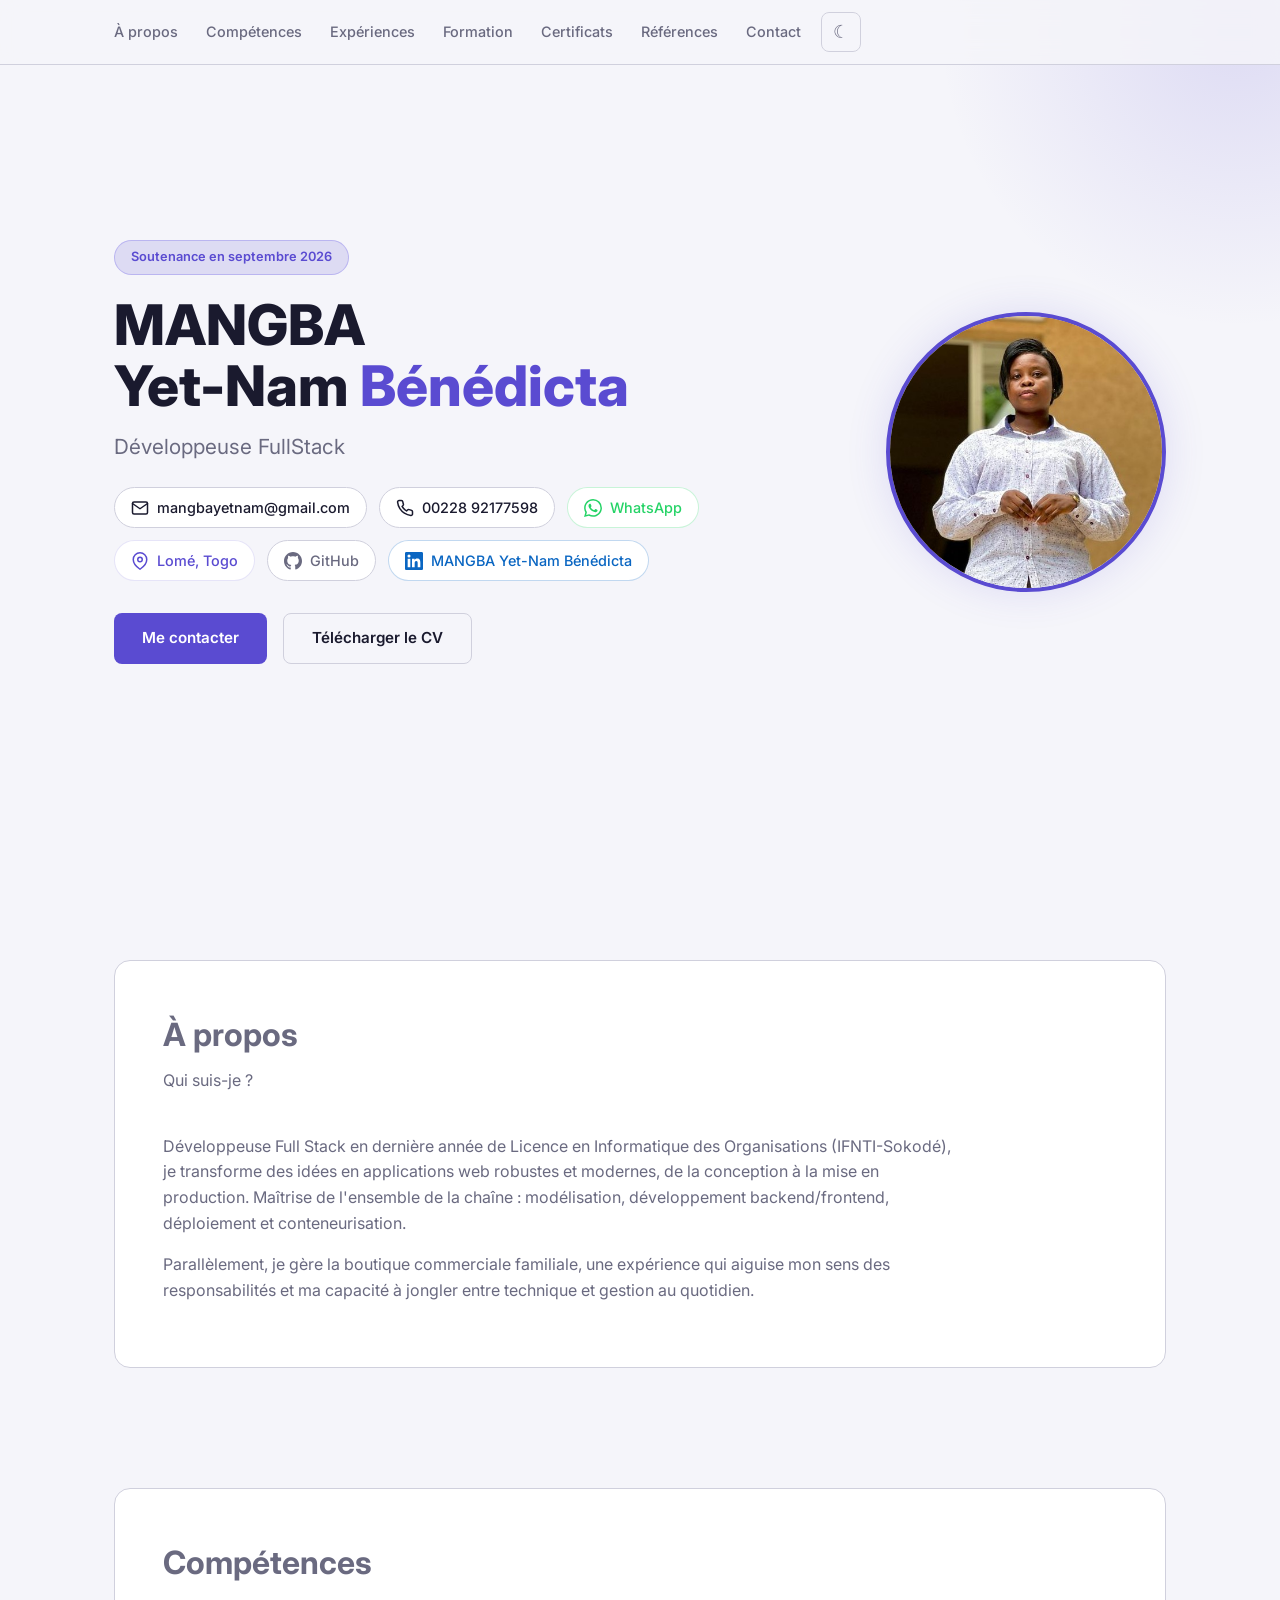
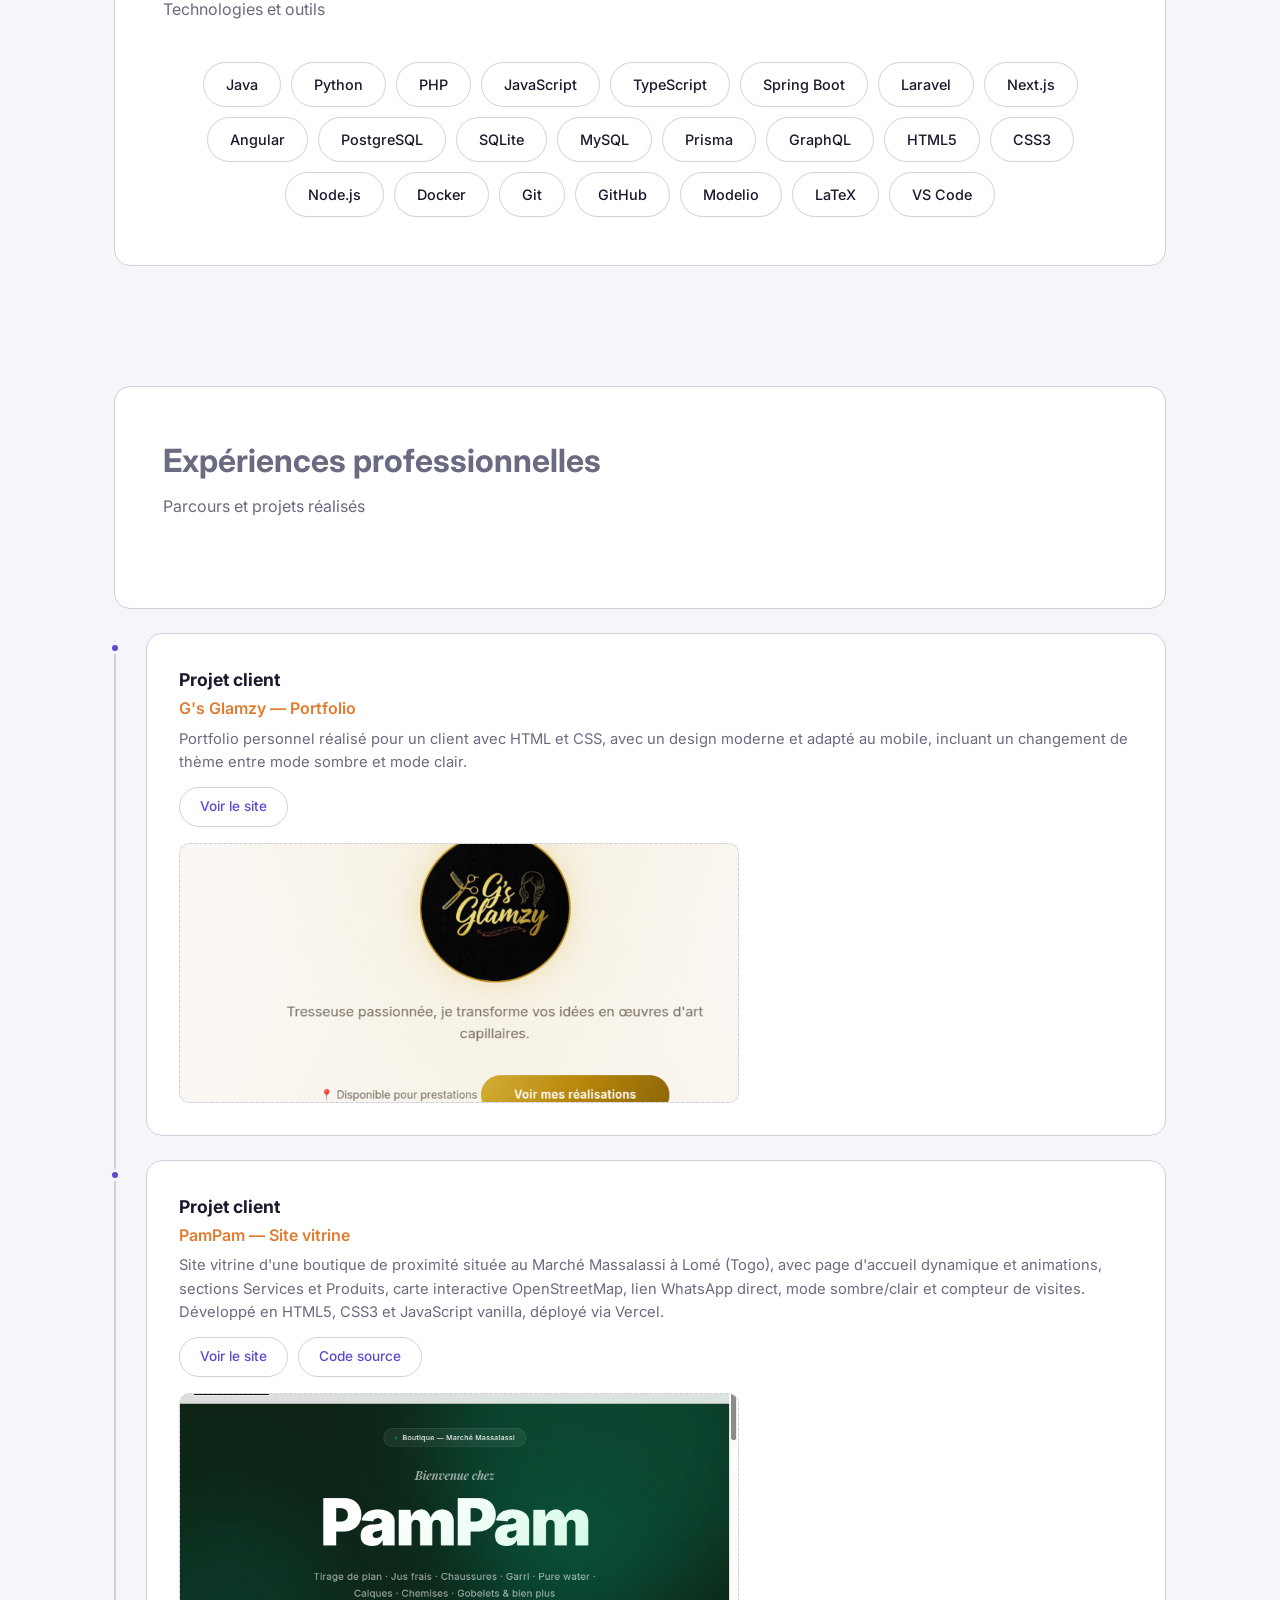
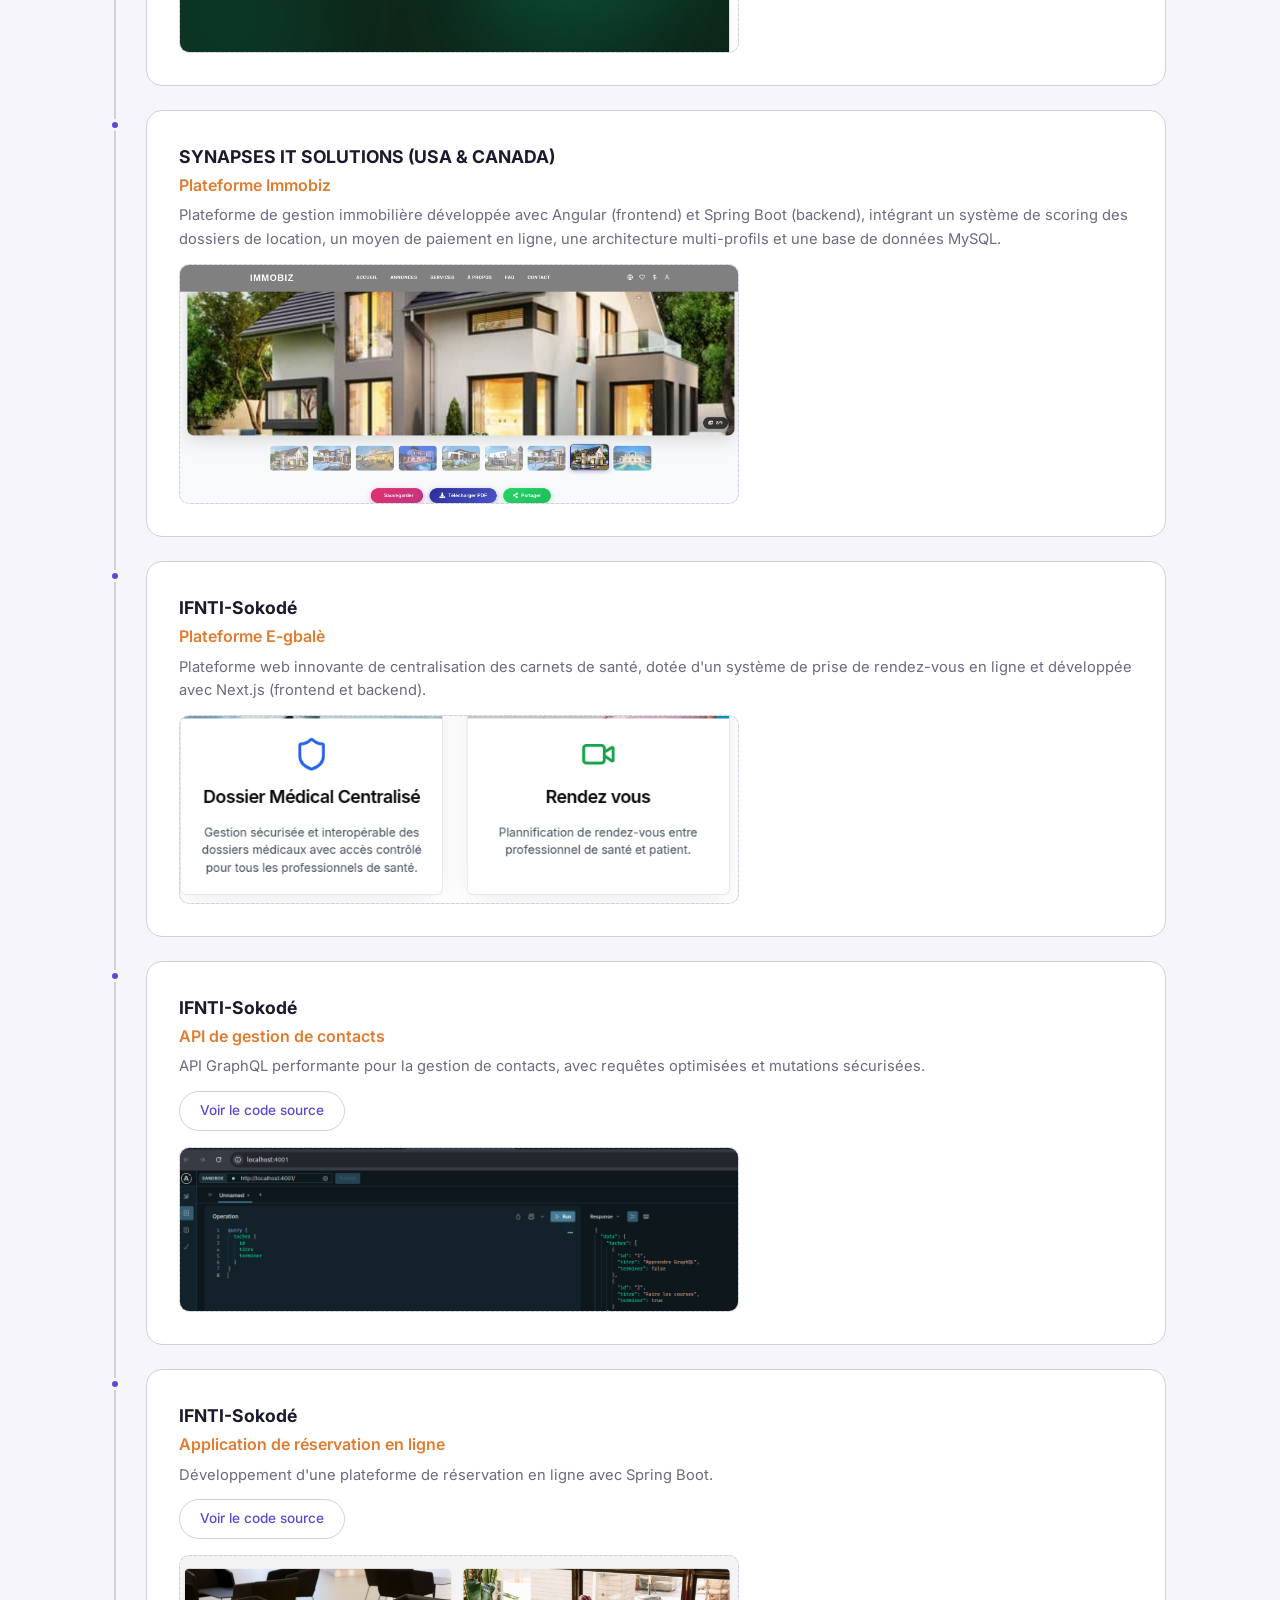
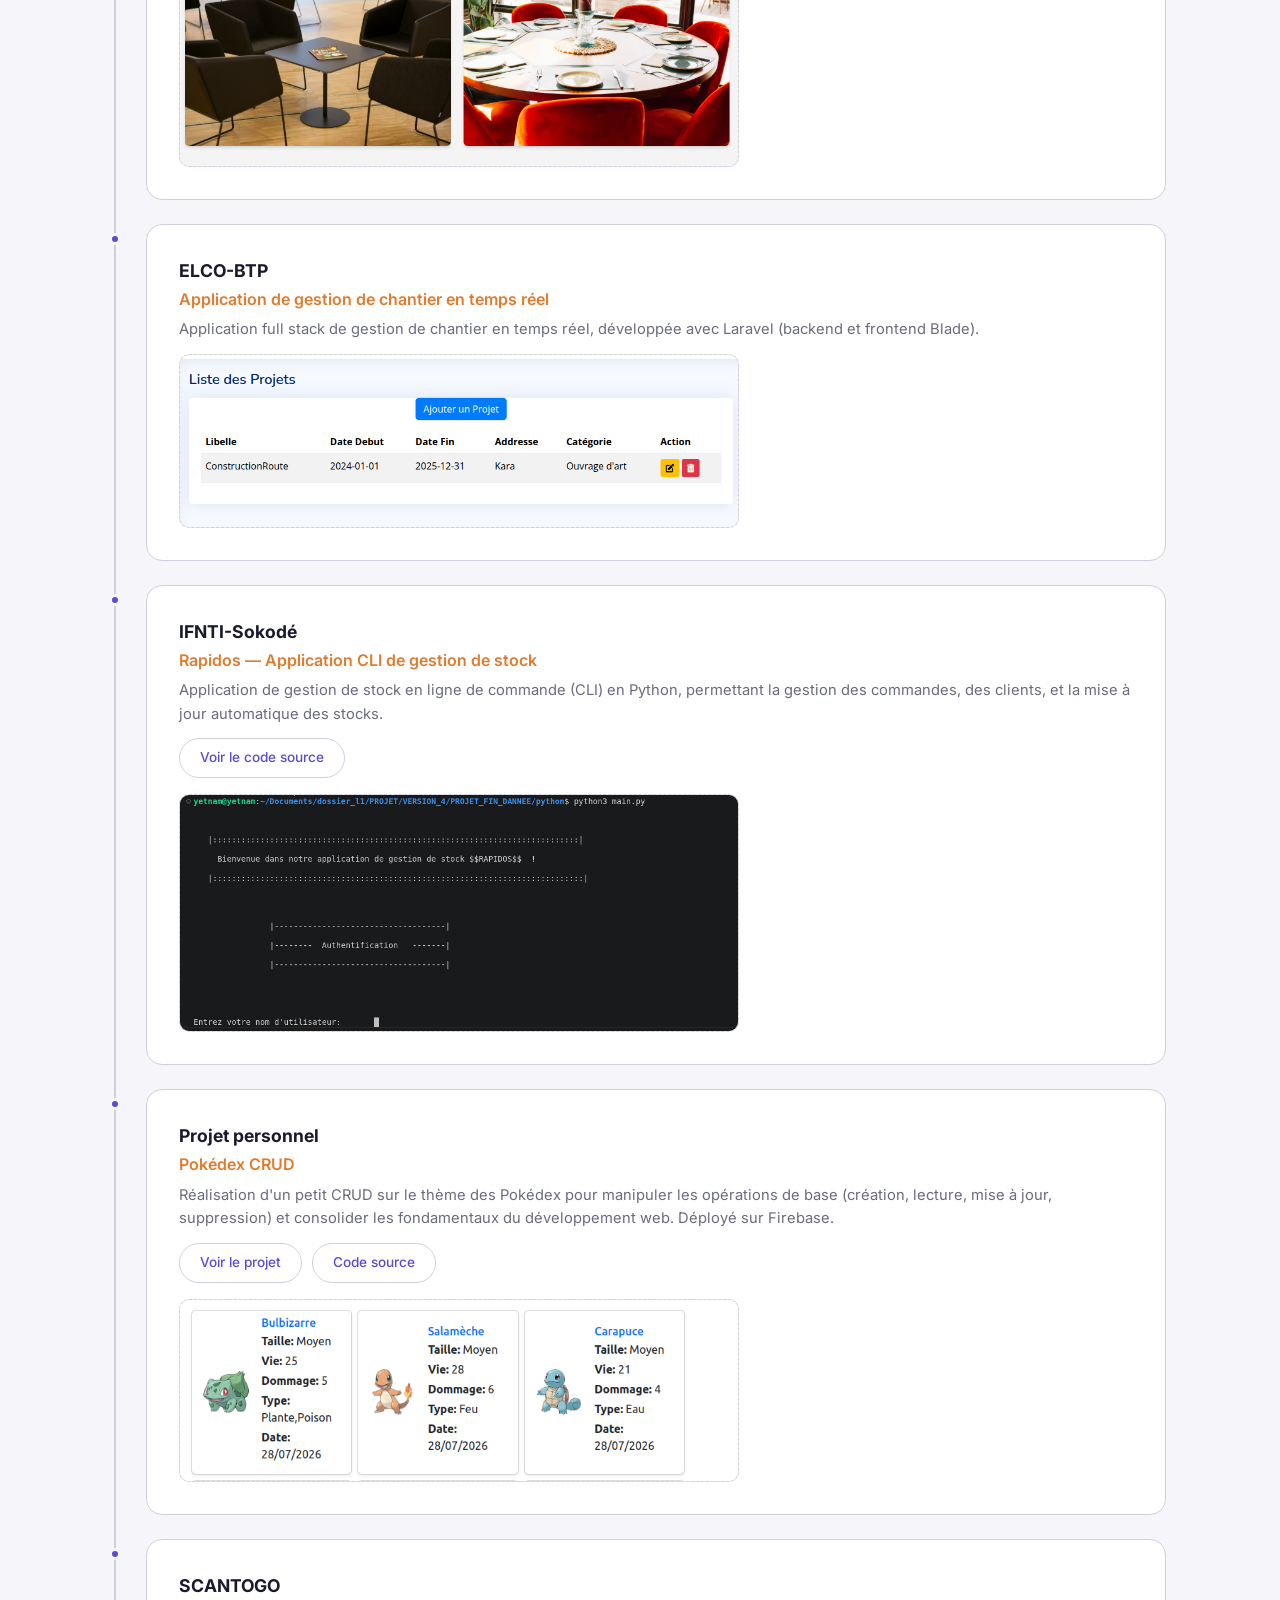
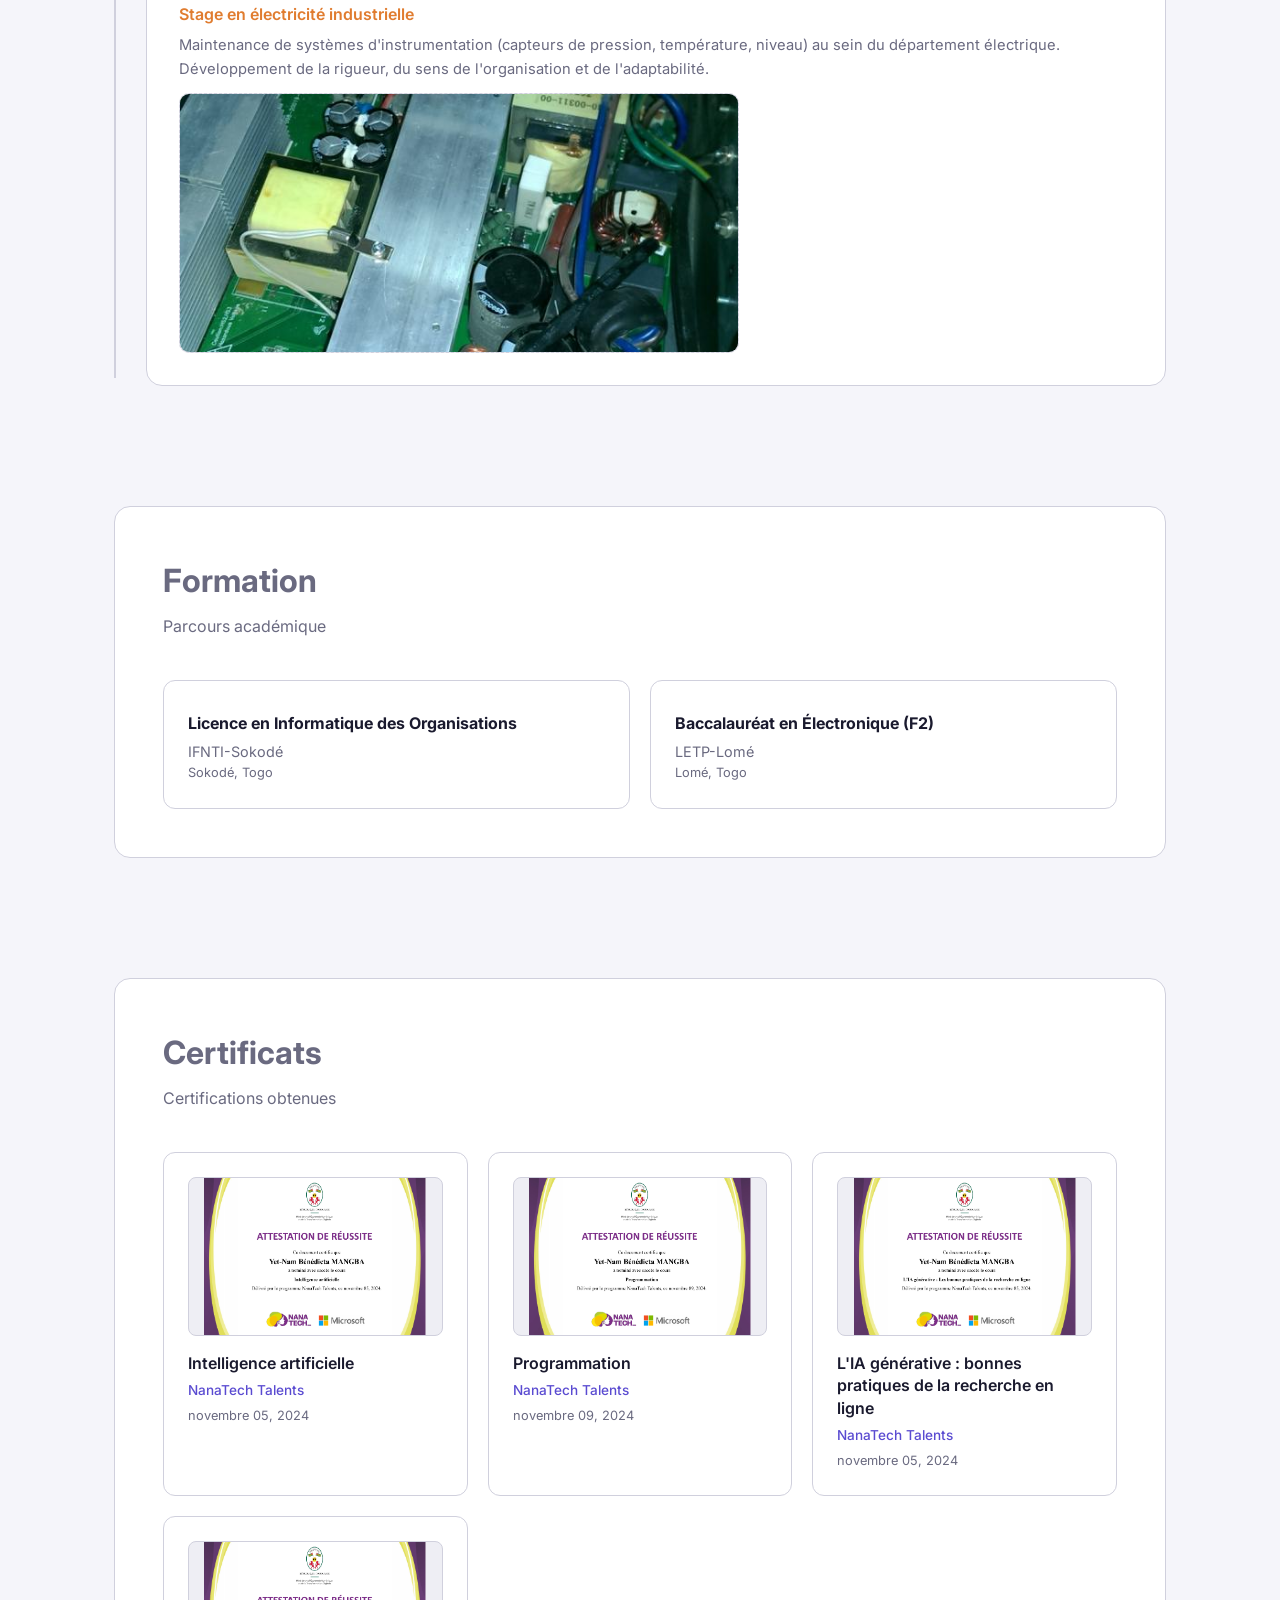
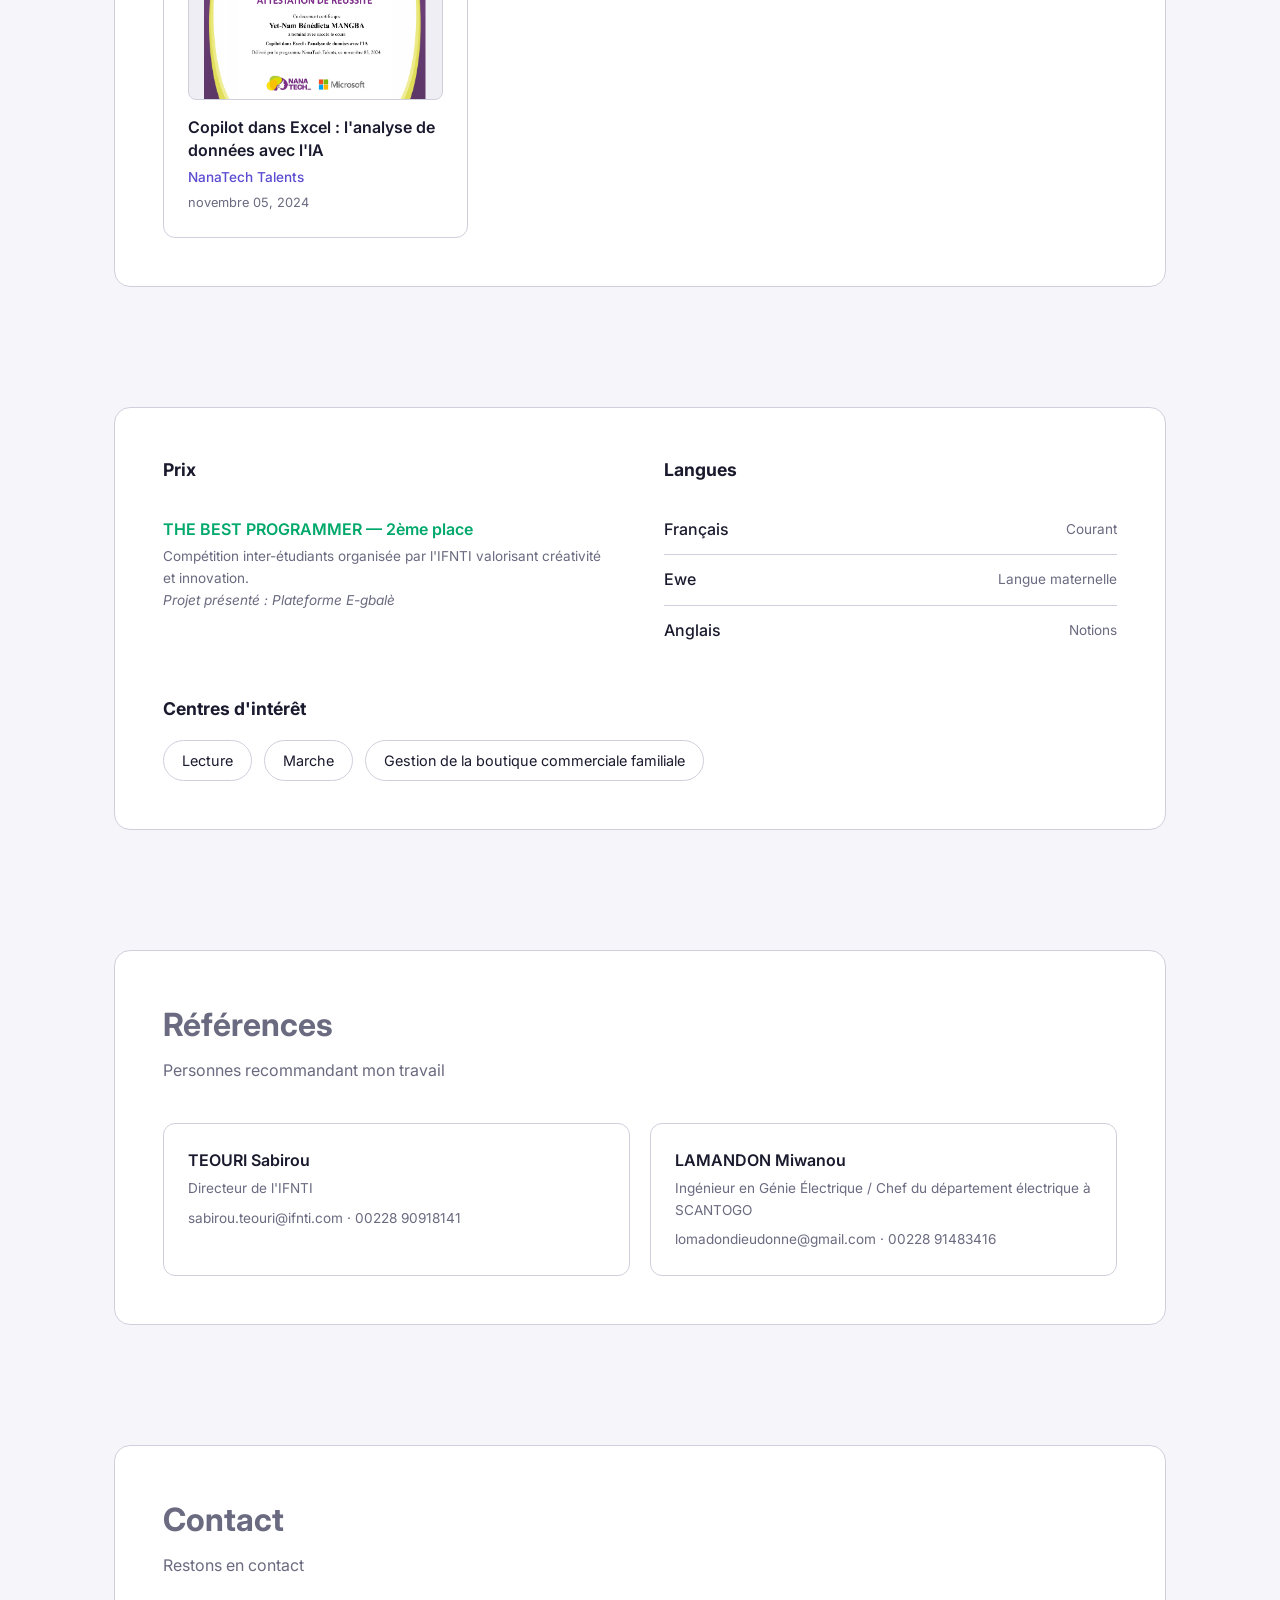
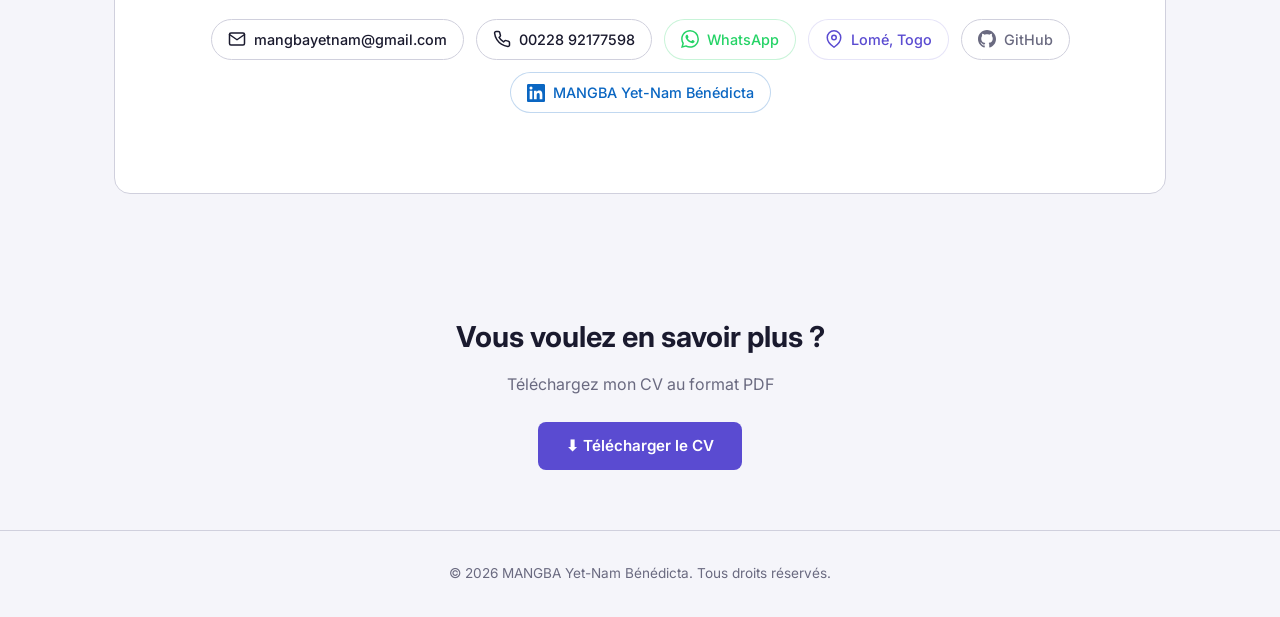
==== commit c365427c: "mise à jour" ====
--- a/index.html
+++ b/index.html
@@ -18,6 +18,7 @@
           <li><a href="#skills">Compétences</a></li>
           <li><a href="#experience">Expériences</a></li>
           <li><a href="#education">Formation</a></li>
+          <li><a href="#certificats">Certificats</a></li>
           <li><a href="#references">Références</a></li>
           <li><a href="#contact">Contact</a></li>
         </ul>
@@ -269,6 +270,42 @@
           <div class="location">Lomé, Togo</div>
         </div>
       </div>
+      </div>
+    </div>
+  </section>
+
+  <!-- Certificats -->
+  <section id="certificats">
+    <div class="container">
+      <div class="section-card">
+        <h2 class="section-title">Certificats</h2>
+        <p class="section-subtitle">Certifications obtenues</p>
+        <div class="cert-grid">
+          <a class="cert-card" href="certificats/intelligence-artificielle.pdf" target="_blank">
+            <div class="cert-img"><img src="certificats/intelligence-artificielle.png" alt="Certificat Intelligence artificielle"></div>
+            <div class="cert-title">Intelligence artificielle</div>
+            <div class="cert-org">NanaTech Talents</div>
+            <div class="cert-date">novembre 05, 2024</div>
+          </a>
+          <a class="cert-card" href="certificats/programmation.pdf" target="_blank">
+            <div class="cert-img"><img src="certificats/programmation.png" alt="Certificat Programmation"></div>
+            <div class="cert-title">Programmation</div>
+            <div class="cert-org">NanaTech Talents</div>
+            <div class="cert-date">novembre 09, 2024</div>
+          </a>
+          <a class="cert-card" href="certificats/ia-generative.pdf" target="_blank">
+            <div class="cert-img"><img src="certificats/ia-generative.png" alt="Certificat IA générative"></div>
+            <div class="cert-title">L'IA générative : bonnes pratiques de la recherche en ligne</div>
+            <div class="cert-org">NanaTech Talents</div>
+            <div class="cert-date">novembre 05, 2024</div>
+          </a>
+          <a class="cert-card" href="certificats/copilot-excel.pdf" target="_blank">
+            <div class="cert-img"><img src="certificats/copilot-excel.png" alt="Certificat Copilot dans Excel"></div>
+            <div class="cert-title">Copilot dans Excel : l'analyse de données avec l'IA</div>
+            <div class="cert-org">NanaTech Talents</div>
+            <div class="cert-date">novembre 05, 2024</div>
+          </a>
+        </div>
       </div>
     </div>
   </section>
--- a/style.css
+++ b/style.css
@@ -554,6 +554,68 @@
   color: var(--text-dim);
 }
 
+/* Certificats */
+.cert-grid {
+  display: grid;
+  grid-template-columns: repeat(auto-fill, minmax(250px, 1fr));
+  gap: 20px;
+}
+.cert-card {
+  display: block;
+  background: var(--surface);
+  border: 1px solid var(--border);
+  border-radius: 12px;
+  padding: 24px;
+  text-decoration: none;
+  transition: all 0.25s;
+}
+.cert-img {
+  width: 100%;
+  aspect-ratio: 16 / 10;
+  border-radius: 8px;
+  overflow: hidden;
+  background: var(--surface2);
+  border: 1px solid var(--border);
+  margin-bottom: 16px;
+}
+.cert-img img {
+  width: 100%;
+  height: 100%;
+  object-fit: contain;
+  display: block;
+}
+.cert-title {
+  font-weight: 600;
+  color: var(--text);
+  margin-bottom: 6px;
+  line-height: 1.4;
+}
+.cert-card:hover {
+  border-color: var(--accent);
+  box-shadow: 0 4px 16px var(--accent-glow);
+  transform: translateY(-2px);
+  text-decoration: none;
+}
+.cert-title {
+  font-weight: 600;
+  color: var(--text);
+  margin-bottom: 6px;
+  line-height: 1.4;
+}
+.cert-card:hover .cert-title {
+  color: var(--accent);
+}
+.cert-org {
+  font-size: 0.85rem;
+  color: var(--accent);
+  font-weight: 500;
+  margin-bottom: 4px;
+}
+.cert-date {
+  font-size: 0.8rem;
+  color: var(--text-dim);
+}
+
 /* Prix & Langues */
 .extra-grid {
   display: grid;
@@ -720,6 +782,9 @@
     grid-template-columns: 1fr;
   }
   .formation-grid {
+    grid-template-columns: 1fr;
+  }
+  .cert-grid {
     grid-template-columns: 1fr;
   }
   .extra-grid {
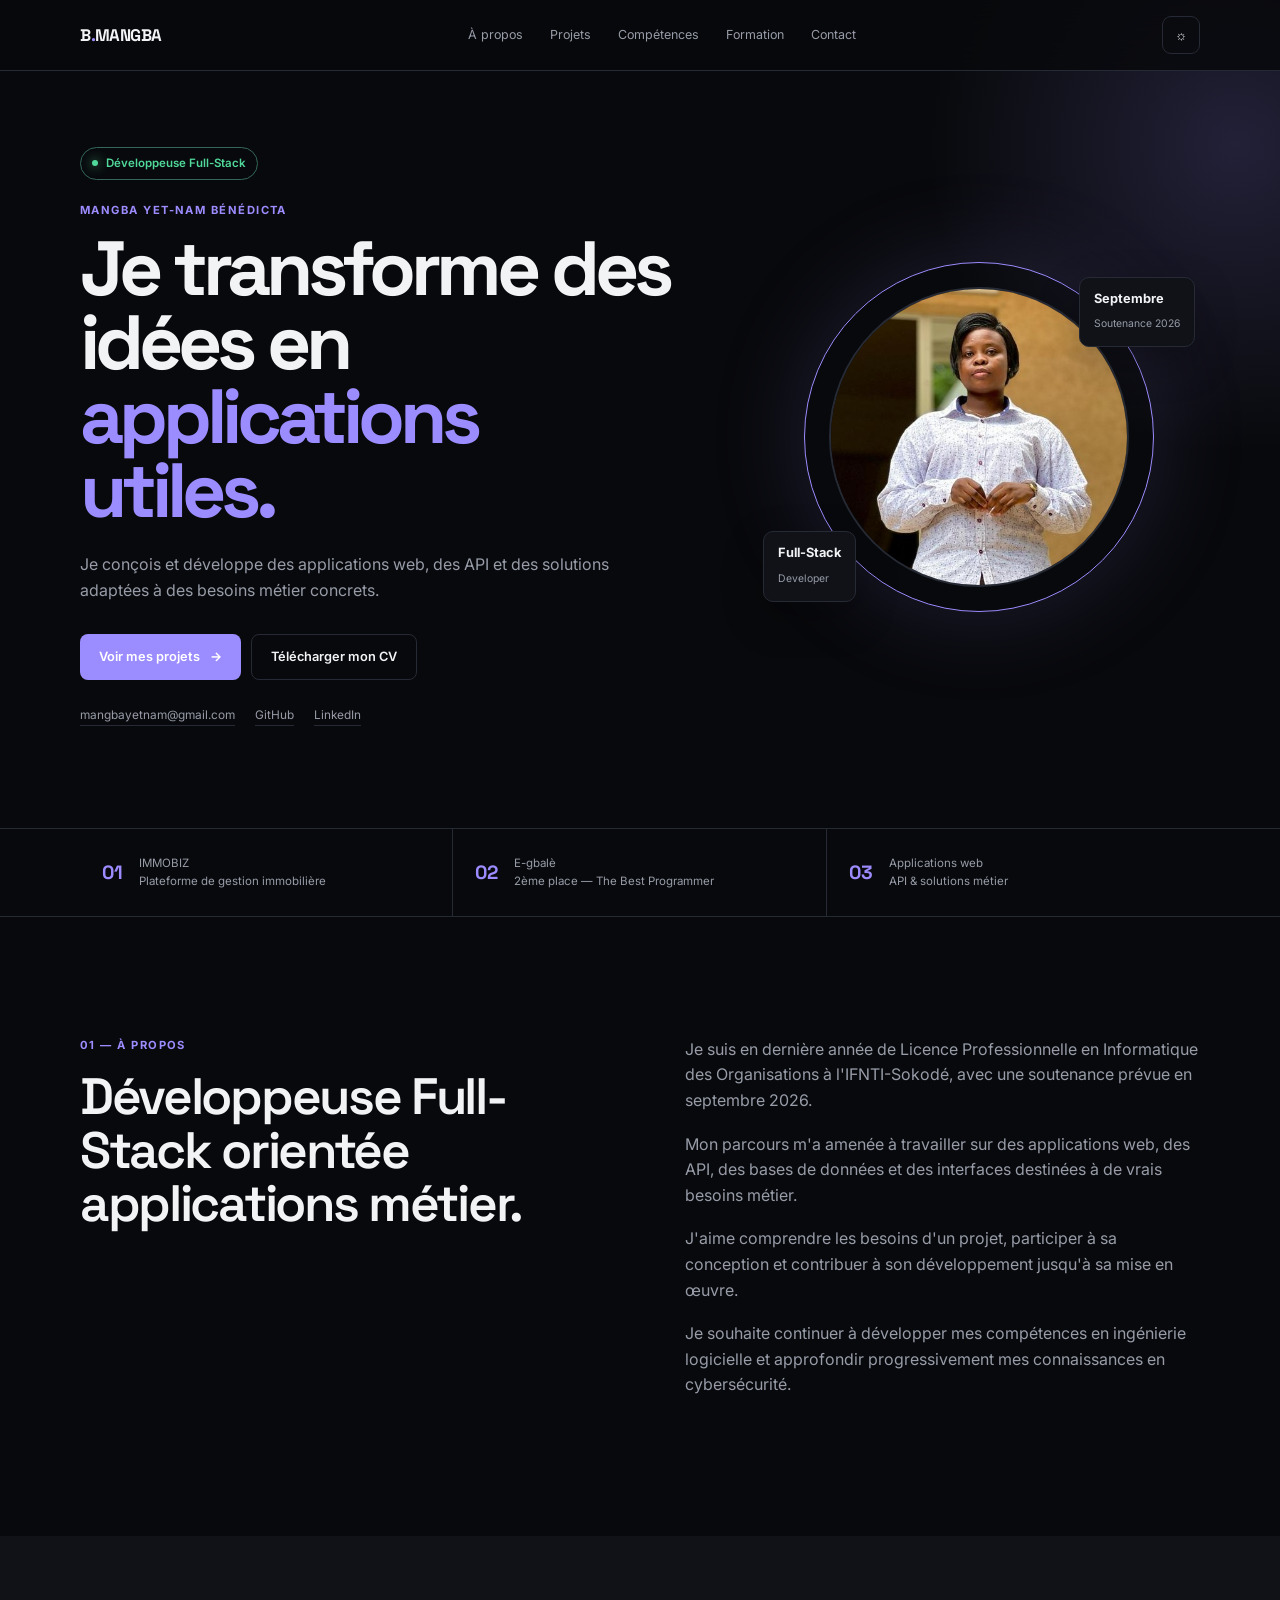
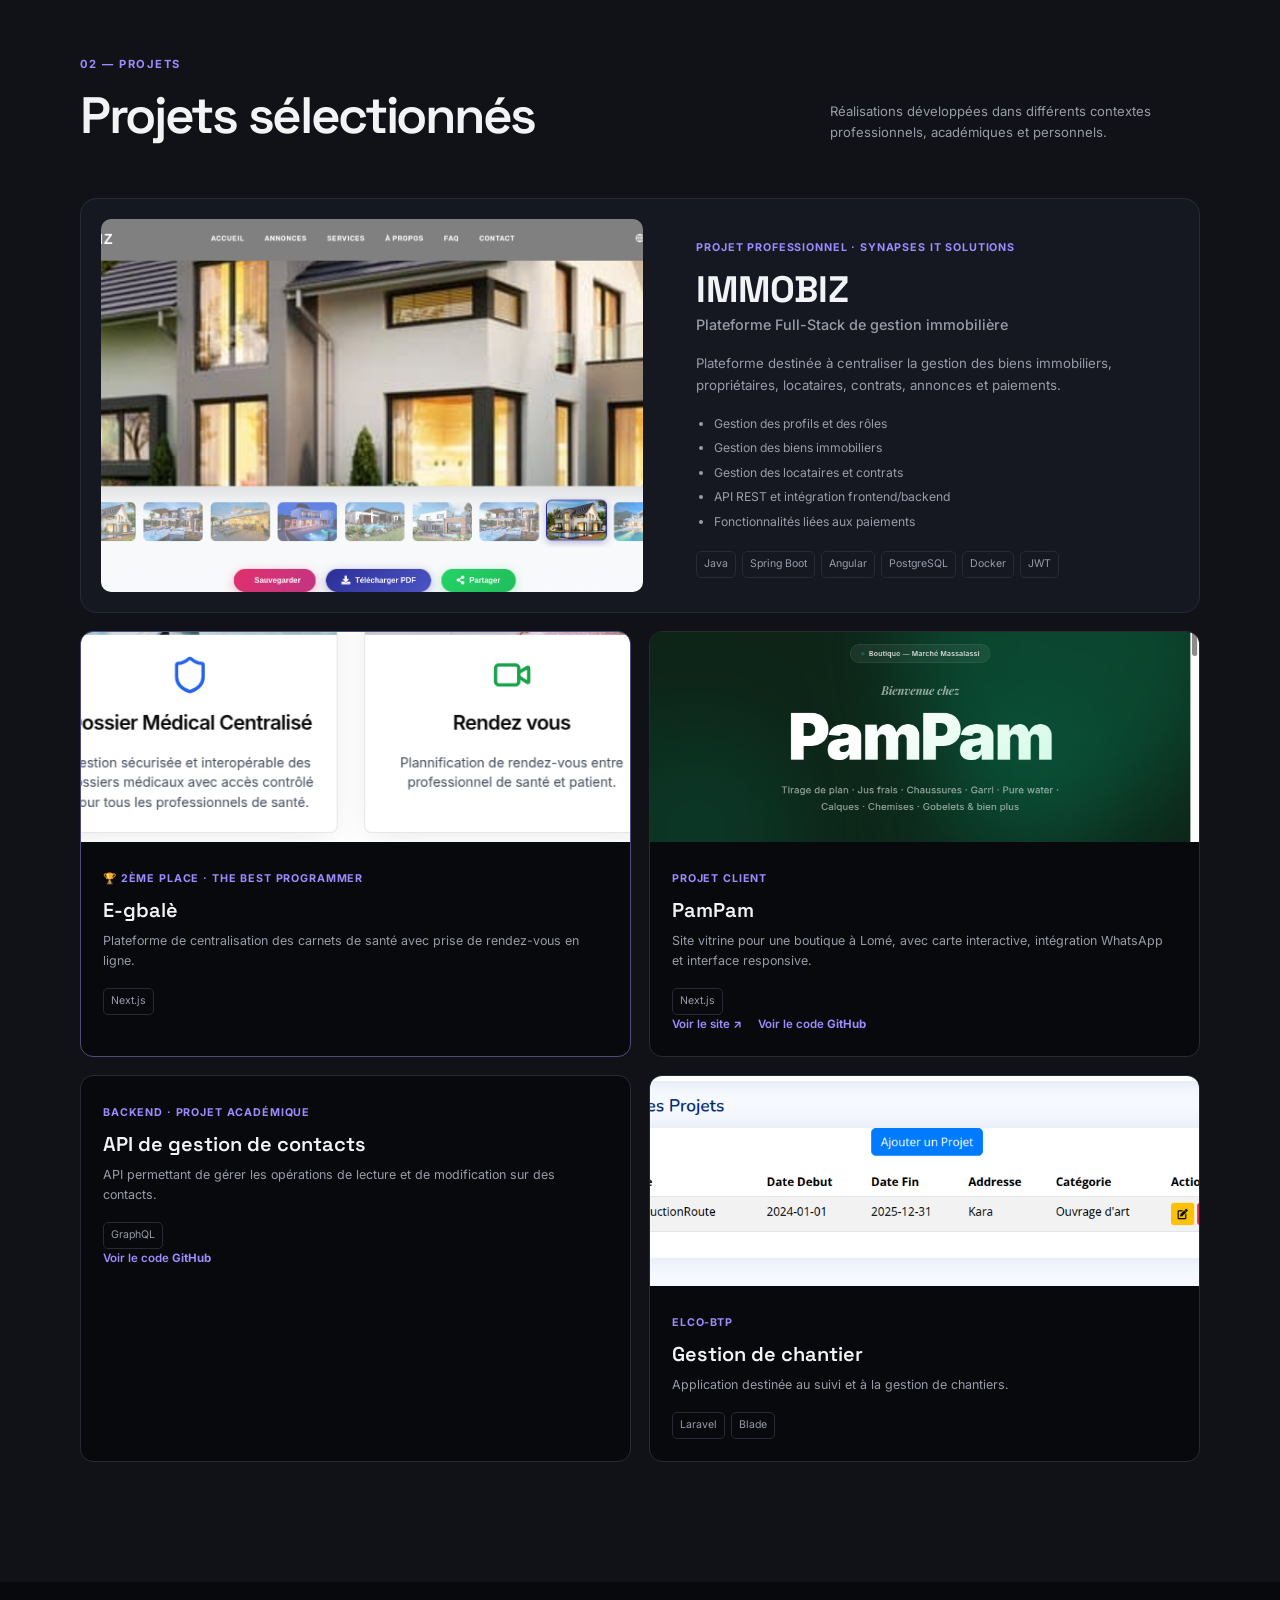
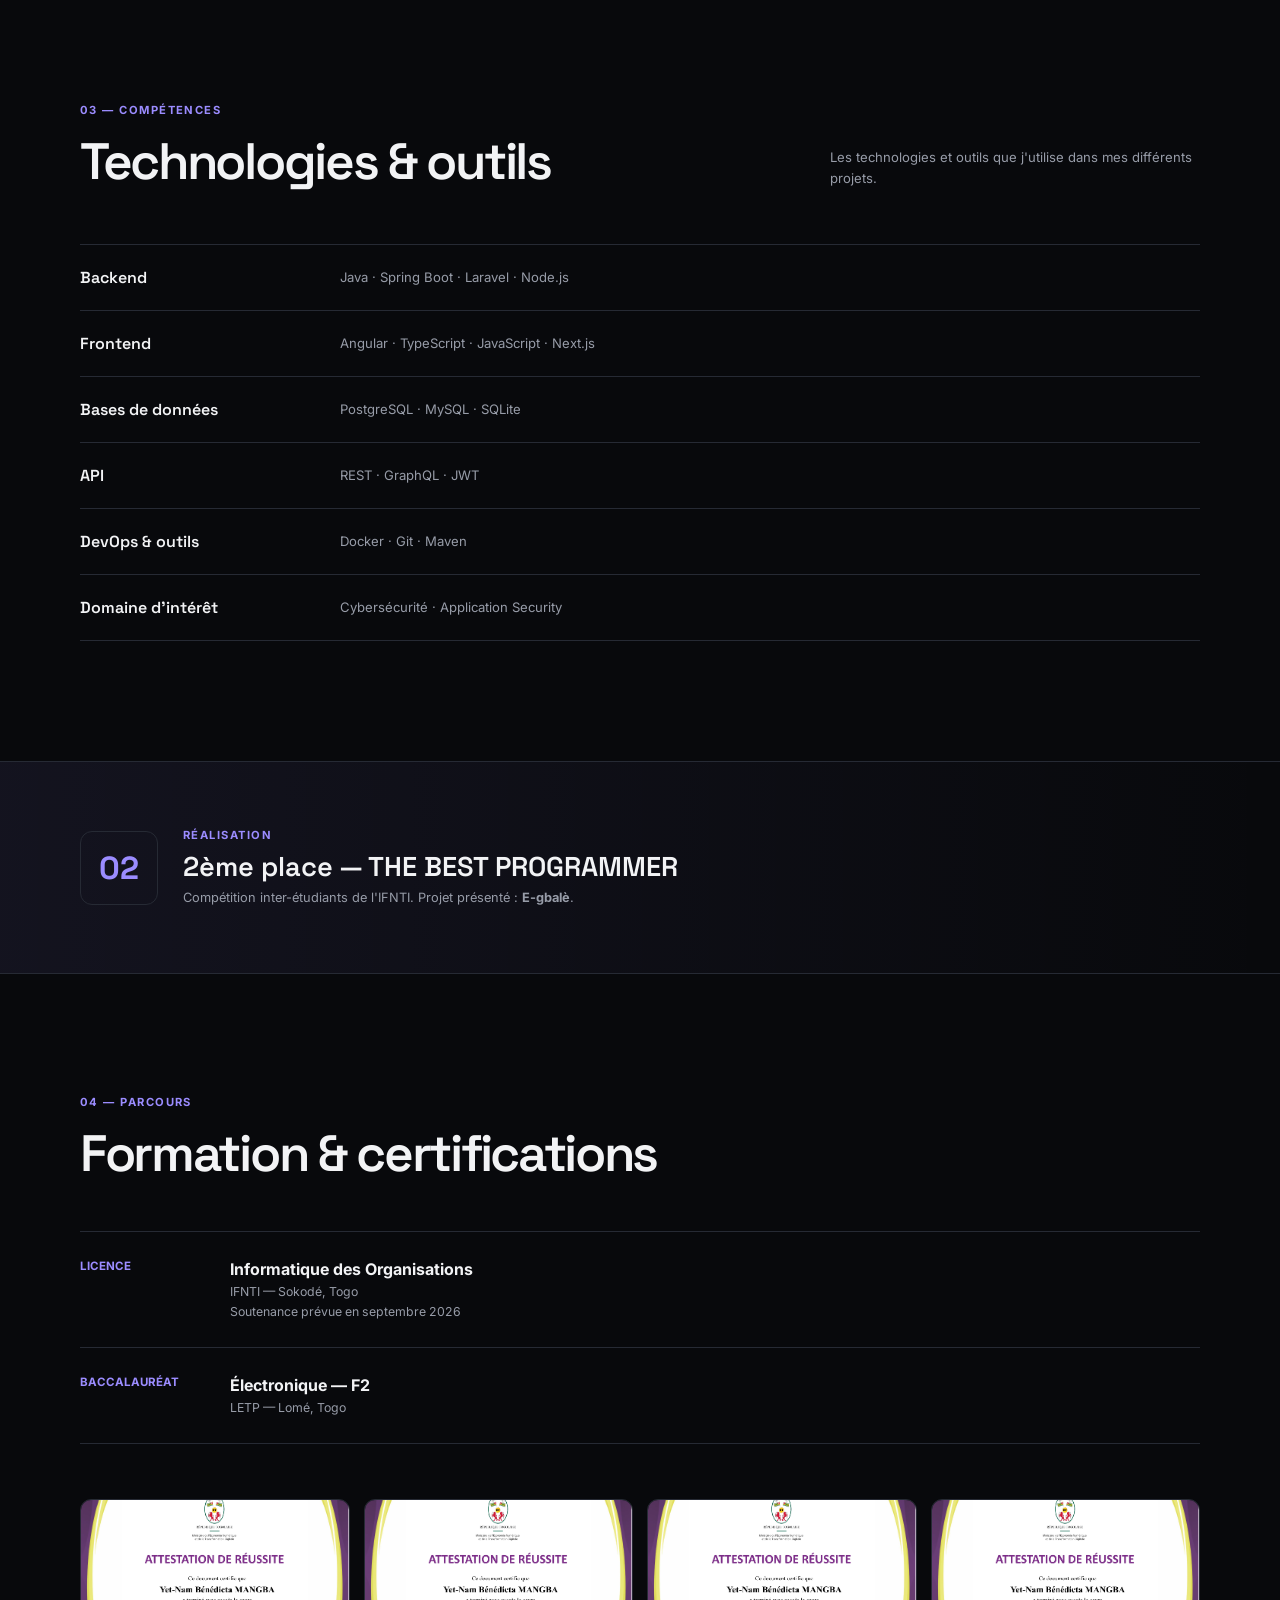
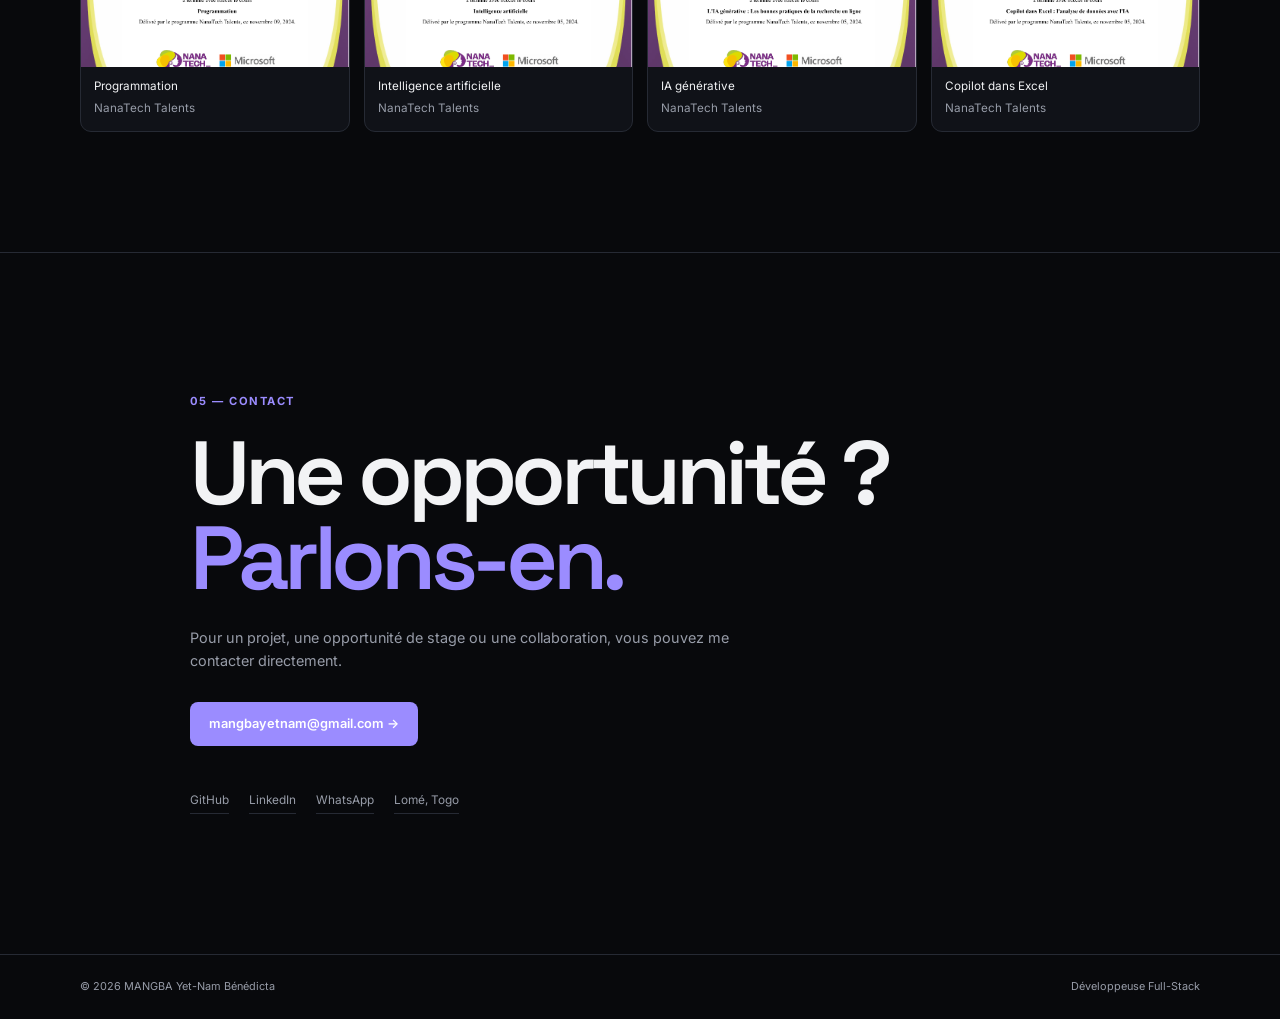
==== commit 679ba984: "mise a jour" ====
--- a/index.html
+++ b/index.html
@@ -1,448 +1,1440 @@
 <!DOCTYPE html>
-<html lang="fr" data-theme="light">
+<html lang="fr" data-theme="dark">
+
 <head>
   <meta charset="UTF-8">
+
   <meta name="viewport" content="width=device-width, initial-scale=1.0">
-  <title>MANGBA Yet-Nam Bénédicta | Portfolio</title>
-  <link href="https://fonts.googleapis.com/css2?family=Inter:wght@300;400;500;600;700;800&display=swap" rel="stylesheet">
+
+  <meta
+    name="description"
+    content="Portfolio de MANGBA Yet-Nam Bénédicta, développeuse Full-Stack."
+  >
+
+  <title>MANGBA Yet-Nam Bénédicta — Full-Stack Developer</title>
+
+  <link rel="preconnect" href="https://fonts.googleapis.com">
+
+  <link
+    rel="preconnect"
+    href="https://fonts.gstatic.com"
+    crossorigin
+  >
+
+  <link
+    href="https://fonts.googleapis.com/css2?family=Inter:wght@400;500;600;700&family=Space+Grotesk:wght@500;600;700&display=swap"
+    rel="stylesheet"
+  >
+
   <link rel="stylesheet" href="style.css">
 </head>
+
+
 <body>
 
-  <nav>
-    <div class="container">
-      <div class="nav-right">
-        <button class="hamburger" id="hamburger" aria-label="Menu">&#9776;</button>
-        <ul id="navMenu">
-          <li><a href="#about">À propos</a></li>
-          <li><a href="#skills">Compétences</a></li>
-          <li><a href="#experience">Expériences</a></li>
-          <li><a href="#education">Formation</a></li>
-          <li><a href="#certificats">Certificats</a></li>
-          <li><a href="#references">Références</a></li>
-          <li><a href="#contact">Contact</a></li>
-        </ul>
-        <button class="theme-toggle" id="themeToggle" aria-label="Changer le thème">&#9790;</button>
-      </div>
-    </div>
-  </nav>
-
-  <!-- Hero -->
-  <section class="hero" id="home">
-    <div class="container">
-      <div class="hero-content">
-        <div class="badge">Soutenance en septembre 2026</div>
-        <h1>MANGBA<br>Yet-Nam <span>Bénédicta</span></h1>
-        <p class="subtitle">Développeuse FullStack</p>
-        <div class="hero-contact">
-          <a href="mailto:mangbayetnam.com" class="contact-chip email">
-            <svg width="18" height="18" viewBox="0 0 24 24" fill="none" stroke="currentColor" stroke-width="2" stroke-linecap="round" stroke-linejoin="round"><path d="M4 4h16c1.1 0 2 .9 2 2v12c0 1.1-.9 2-2 2H4c-1.1 0-2-.9-2-2V6c0-1.1.9-2 2-2z"/><polyline points="22,6 12,13 2,6"/></svg>
-            mangbayetnam@gmail.com
-          </a>
-          <a href="tel:0022892177598" class="contact-chip phone">
-            <svg width="18" height="18" viewBox="0 0 24 24" fill="none" stroke="currentColor" stroke-width="2" stroke-linecap="round" stroke-linejoin="round"><path d="M22 16.92v3a2 2 0 0 1-2.18 2 19.79 19.79 0 0 1-8.63-3.07 19.5 19.5 0 0 1-6-6 19.79 19.79 0 0 1-3.07-8.67A2 2 0 0 1 4.11 2h3a2 2 0 0 1 2 1.72 12.84 12.84 0 0 0 .7 2.81 2 2 0 0 1-.45 2.11L8.09 9.91a16 16 0 0 0 6 6l1.27-1.27a2 2 0 0 1 2.11-.45 12.84 12.84 0 0 0 2.81.7A2 2 0 0 1 22 16.92z"/></svg>
-            00228 92177598
-          </a>
-          <a href="https://wa.me/22892177598" target="_blank" class="contact-chip whatsapp">
-            <svg width="18" height="18" viewBox="0 0 24 24" fill="currentColor"><path d="M17.472 14.382c-.297-.149-1.758-.867-2.03-.967-.273-.099-.471-.148-.67.15-.197.297-.767.966-.94 1.164-.173.199-.347.223-.644.075-.297-.15-1.255-.463-2.39-1.475-.883-.788-1.48-1.761-1.653-2.059-.173-.297-.018-.458.13-.606.134-.133.298-.347.446-.52.149-.174.198-.298.298-.497.099-.198.05-.371-.025-.52-.075-.149-.669-1.612-.916-2.207-.242-.579-.487-.5-.669-.51-.173-.008-.371-.01-.57-.01-.198 0-.52.074-.792.372-.272.297-1.04 1.016-1.04 2.479 0 1.462 1.065 2.875 1.213 3.074.149.198 2.096 3.2 5.077 4.487.709.306 1.262.489 1.694.626.712.227 1.36.195 1.871.118.571-.085 1.758-.719 2.006-1.413.248-.694.248-1.289.173-1.413-.074-.124-.272-.198-.57-.347m-5.421 7.403h-.004a9.87 9.87 0 01-5.031-1.378l-.361-.214-3.741.982.998-3.648-.235-.374a9.86 9.86 0 01-1.51-5.26c.001-5.45 4.436-9.884 9.888-9.884 2.64 0 5.122 1.03 6.988 2.898a9.825 9.825 0 012.893 6.994c-.003 5.45-4.437 9.884-9.885 9.884m8.413-18.297A11.815 11.815 0 0012.05 0C5.495 0 .16 5.335.157 11.892c0 2.096.547 4.142 1.588 5.945L.057 24l6.305-1.654a11.882 11.882 0 005.683 1.448h.005c6.554 0 11.89-5.335 11.893-11.893a11.821 11.821 0 00-3.48-8.413z"/></svg>
-            WhatsApp
-          </a>
-          <span class="contact-chip location">
-            <svg width="18" height="18" viewBox="0 0 24 24" fill="none" stroke="currentColor" stroke-width="2" stroke-linecap="round" stroke-linejoin="round"><path d="M21 10c0 7-9 13-9 13s-9-6-9-13a9 9 0 0 1 18 0z"/><circle cx="12" cy="10" r="3"/></svg>
-            Lomé, Togo
-          </span>
-          <a href="https://github.com/bendictamangba" target="_blank" class="contact-chip github">
-            <svg width="18" height="18" viewBox="0 0 24 24" fill="currentColor"><path d="M12 0c-6.626 0-12 5.373-12 12 0 5.302 3.438 9.8 8.207 11.387.599.111.793-.261.793-.577v-2.234c-3.338.726-4.033-1.416-4.033-1.416-.546-1.387-1.333-1.756-1.333-1.756-1.089-.745.083-.729.083-.729 1.205.084 1.839 1.237 1.839 1.237 1.07 1.834 2.807 1.304 3.492.997.107-.775.418-1.305.762-1.604-2.665-.305-5.467-1.334-5.467-5.931 0-1.311.469-2.381 1.236-3.221-.124-.303-.535-1.524.117-3.176 0 0 1.008-.322 3.301 1.23.957-.266 1.983-.399 3.003-.404 1.02.005 2.047.138 3.006.404 2.291-1.552 3.297-1.23 3.297-1.23.653 1.653.242 2.874.118 3.176.77.84 1.235 1.911 1.235 3.221 0 4.609-2.807 5.624-5.479 5.921.43.372.823 1.102.823 2.222v3.293c0 .319.192.694.801.576 4.765-1.589 8.199-6.086 8.199-11.386 0-6.627-5.373-12-12-12z"/></svg>
-            GitHub
-          </a>
-          <a href="https://linkedin.com/in/bendictamangba" target="_blank" class="contact-chip linkedin">
-            <svg width="18" height="18" viewBox="0 0 24 24" fill="currentColor"><path d="M20.447 20.452h-3.554v-5.569c0-1.328-.027-3.037-1.852-3.037-1.853 0-2.136 1.445-2.136 2.939v5.667H9.351V9h3.414v1.561h.046c.477-.9 1.637-1.85 3.37-1.85 3.601 0 4.267 2.37 4.267 5.455v6.286zM5.337 7.433a2.062 2.062 0 01-2.063-2.065 2.064 2.064 0 112.063 2.065zm1.782 13.019H3.555V9h3.564v11.452zM22.225 0H1.771C.792 0 0 .774 0 1.729v20.542C0 23.227.792 24 1.771 24h20.451C23.2 24 24 23.227 24 22.271V1.729C24 .774 23.2 0 22.222 0h.003z"/></svg>
-             MANGBA Yet-Nam Bénédicta
-          </a>
-        </div>
-        <div class="hero-actions">
-          <a href="#contact" class="btn btn-primary">Me contacter</a>
-          <a href="MANGBA_Yet-Nam_Bénédicta_CV.pdf" class="btn btn-outline" download>Télécharger le CV</a>
-        </div>
-      </div>
-      <div class="hero-photo">
-        <div class="photo-frame">
-          <img src="me.jpeg" alt="MANGBA Yet-Nam Bénédicta">
-        </div>
-      </div>
-    </div>
-  </section>
-
-  <!-- À propos -->
-  <section id="about">
-    <div class="container">
-      <div class="section-card">
-        <h2 class="section-title">À propos</h2>
-        <p class="section-subtitle">Qui suis-je ?</p>
-        <div class="about-text" style="max-width:800px">
-          <p>
-            Développeuse Full Stack en dernière année de Licence en Informatique des Organisations (IFNTI-Sokodé), je transforme des idées en applications web robustes et modernes, de la conception à la mise en production. Maîtrise de l'ensemble de la chaîne : modélisation, développement backend/frontend, déploiement et conteneurisation.
-          </p>
-          <p>
-            Parallèlement, je gère la boutique commerciale familiale, une expérience qui aiguise mon sens des responsabilités et ma capacité à jongler entre technique et gestion au quotidien.
-          </p>
-        </div>
-      </div>
-    </div>
-  </section>
-
-  <!-- Compétences -->
-  <section id="skills">
-    <div class="container">
-      <div class="section-card">
-        <h2 class="section-title">Compétences</h2>
-        <p class="section-subtitle">Technologies et outils</p>
-        <div class="skills-cloud">
-          <span class="skill-tag">Java</span>
-          <span class="skill-tag">Python</span>
-          <span class="skill-tag">PHP</span>
-          <span class="skill-tag">JavaScript</span>
-          <span class="skill-tag">TypeScript</span>
-          <span class="skill-tag">Spring Boot</span>
-          <span class="skill-tag">Laravel</span>
-          <span class="skill-tag">Next.js</span>
-          <span class="skill-tag">Angular</span>
-          <span class="skill-tag">PostgreSQL</span>
-          <span class="skill-tag">SQLite</span>
-          <span class="skill-tag">MySQL</span>
-          <span class="skill-tag">Prisma</span>
-          <span class="skill-tag">GraphQL</span>
-          <span class="skill-tag">HTML5</span>
-          <span class="skill-tag">CSS3</span>
-          <span class="skill-tag">Node.js</span>
-          <span class="skill-tag">Docker</span>
-          <span class="skill-tag">Git</span>
-          <span class="skill-tag">GitHub</span>
-          <span class="skill-tag">Modelio</span>
-          <span class="skill-tag">LaTeX</span>
-          <span class="skill-tag">VS Code</span>
-        </div>
-      </div>
-    </div>
-  </section>
-
-  <!-- Expériences -->
-  <section id="experience">
-    <div class="container">
-      <div class="section-card">
-        <h2 class="section-title">Expériences professionnelles</h2>
-        <p class="section-subtitle">Parcours et projets réalisés</p>
-      </div>
-      <div class="timeline" style="margin-top:24px;">
-
-          <div class="timeline-item section-card">
-          <div class="company">Projet client</div>
-          <div class="project-name">G's Glamzy — Portfolio</div>
-          <p>Portfolio personnel réalisé pour un client avec HTML et CSS, avec un design moderne et adapté au mobile, incluant un changement de thème entre mode sombre et mode clair.</p>
-          <div class="project-links">
-            <a href="https://gs-glamzy.vercel.app" target="_blank" class="project-link">Voir le site</a>
-          </div>
-          <div class="project-img">
-            <img src="glamzy.png" alt="Capture d'ecran Glamzy">
-          </div>
-        </div>
-
-          <div class="timeline-item section-card">
-          <div class="company">Projet client</div>
-          <div class="project-name">PamPam — Site vitrine</div>
-          <p>Site vitrine d'une boutique de proximité située au Marché Massalassi à Lomé (Togo), avec page d'accueil dynamique et animations, sections Services et Produits, carte interactive OpenStreetMap, lien WhatsApp direct, mode sombre/clair et compteur de visites. Développé en HTML5, CSS3 et JavaScript vanilla, déployé via Vercel.</p>
-          <div class="project-links">
-            <a href="https://pampam-iota.vercel.app" target="_blank" class="project-link">Voir le site</a>
-            <a href="https://github.com/bendictamangba/pampam" target="_blank" class="project-link">Code source</a>
-          </div>
-          <div class="project-img">
-            <img src="pampam.png" alt="Capture d'ecran PamPam">
-          </div>
-        </div>
-
-        <div class="timeline-item section-card">
-          <div class="company">SYNAPSES IT SOLUTIONS (USA &amp; CANADA)</div>
-          <div class="project-name">Plateforme Immobiz</div>
-          <p>Plateforme de gestion immobilière développée avec Angular (frontend) et Spring Boot (backend), intégrant un système de scoring des dossiers de location, un moyen de paiement en ligne, une architecture multi-profils et une base de données MySQL.</p>
-          <div class="project-img">
-            <img src="immobiz.png" alt="Capture d'ecran Immobiz">
-          </div>
-        </div>
-        <div class="timeline-item section-card">
-          <div class="company">IFNTI-Sokodé</div>
-          <div class="project-name">Plateforme E-gbalè</div>
-          <p>Plateforme web innovante de centralisation des carnets de santé, dotée d'un système de prise de rendez-vous en ligne et développée avec Next.js (frontend et backend).</p>
-          <div class="project-img">
-            <img src="egbale.png" alt="Capture d'ecran Immobiz">
-          </div>
-        </div>
-
-        <div class="timeline-item section-card">
-          <div class="company">IFNTI-Sokodé</div>
-          <div class="project-name">API de gestion de contacts</div>
-          <p>API GraphQL performante pour la gestion de contacts, avec requêtes optimisées et mutations sécurisées.</p>
-          <div class="project-links">
-            <a href="https://github.com/bendictamangba/API_gestioncontact_Graphql" target="_blank" class="project-link">Voir le code source</a>
-          </div>
-          <div class="project-img">
-            <img src="graphql.png" alt="Capture d'ecran Immobiz">
-          </div>
-        </div>
-
-        <div class="timeline-item section-card">
-          <div class="company">IFNTI-Sokodé</div>
-          <div class="project-name">Application de réservation en ligne</div>
-          <p>Développement d'une plateforme de réservation en ligne avec Spring Boot.</p>
-          <div class="project-links">
-            <a href="https://github.com/bendictamangba/Reservation_en_ligne" target="_blank" class="project-link">Voir le code source</a>
-          </div>
-          <div class="project-img">
-            <img src="reservation.png" alt="Capture d'ecran Reservation">
-          </div>
-        </div>
-
-        <div class="timeline-item section-card">
-          <div class="company">ELCO-BTP</div>
-          <div class="project-name">Application de gestion de chantier en temps réel</div>
-          <p>Application full stack de gestion de chantier en temps réel, développée avec Laravel (backend et frontend Blade).</p>
-           <div class="project-img">
-            <img src="chantier.png" alt="Capture d'ecran Chantier">
-          </div>
-        </div>
-
-        <div class="timeline-item section-card">
-          <div class="company">IFNTI-Sokodé</div>
-          <div class="project-name">Rapidos — Application CLI de gestion de stock</div>
-          <p>Application de gestion de stock en ligne de commande (CLI) en Python, permettant la gestion des commandes, des clients, et la mise à jour automatique des stocks.</p>
-          <div class="project-links">
-            <a href="https://github.com/bendictamangba/rapidos_gestionstock.git" target="_blank" class="project-link">Voir le code source</a>
-          </div>
-           <div class="project-img">
-            <img src="gestionstock.png" alt="Capture d'ecran GestionStock">
-          </div>
-        </div>
-
-        <div class="timeline-item section-card">
-          <div class="company">Projet personnel</div>
-          <div class="project-name">Pokédex CRUD</div>
-          <p>Réalisation d'un petit CRUD sur le thème des Pokédex pour manipuler les opérations de base (création, lecture, mise à jour, suppression) et consolider les fondamentaux du développement web. Déployé sur Firebase.</p>
-          <div class="project-links">
-            <a href="https://workshop-pokedex-394e9.web.app/pokemons" target="_blank" class="project-link">Voir le projet</a>
-            <a href="https://github.com/bendictamangba/apprentissage_angular_udemy_pokedex_.git" target="_blank" class="project-link">Code source</a>
-          </div>
-          <div class="project-img">
-            <img src="pokedex.png" alt="Capture d'ecran Pokédex">
-          </div>
-        </div>
-
-      
-      
-
-        <div class="timeline-item section-card">
-          <div class="company">SCANTOGO</div>
-          <div class="project-name">Stage en électricité industrielle</div>
-          <p>Maintenance de systèmes d'instrumentation (capteurs de pression, température, niveau) au sein du département électrique. Développement de la rigueur, du sens de l'organisation et de l'adaptabilité.</p>
-           <div class="project-img">
-            <img src="scan.jpeg" alt="Capture d'ecran Stage Electricité">
-          </div>
-        </div>
-
-      </div>
-      </div>
-    </div>
-  </section>
-
-  <!-- Formation -->
-  <section id="education">
-    <div class="container">
-      <div class="section-card">
-        <h2 class="section-title">Formation</h2>
-        <p class="section-subtitle">Parcours académique</p>
-        <div class="formation-grid">
-        <div class="formation-card">
-          <h3>Licence en Informatique des Organisations</h3>
-          <div class="school">IFNTI-Sokodé</div>
-          <div class="location">Sokodé, Togo</div>
-        </div>
-        <div class="formation-card">
-          <h3>Baccalauréat en Électronique (F2)</h3>
-          <div class="school">LETP-Lomé</div>
-          <div class="location">Lomé, Togo</div>
-        </div>
-      </div>
-      </div>
-    </div>
-  </section>
-
-  <!-- Certificats -->
-  <section id="certificats">
-    <div class="container">
-      <div class="section-card">
-        <h2 class="section-title">Certificats</h2>
-        <p class="section-subtitle">Certifications obtenues</p>
-        <div class="cert-grid">
-          <a class="cert-card" href="certificats/intelligence-artificielle.pdf" target="_blank">
-            <div class="cert-img"><img src="certificats/intelligence-artificielle.png" alt="Certificat Intelligence artificielle"></div>
-            <div class="cert-title">Intelligence artificielle</div>
-            <div class="cert-org">NanaTech Talents</div>
-            <div class="cert-date">novembre 05, 2024</div>
-          </a>
-          <a class="cert-card" href="certificats/programmation.pdf" target="_blank">
-            <div class="cert-img"><img src="certificats/programmation.png" alt="Certificat Programmation"></div>
-            <div class="cert-title">Programmation</div>
-            <div class="cert-org">NanaTech Talents</div>
-            <div class="cert-date">novembre 09, 2024</div>
-          </a>
-          <a class="cert-card" href="certificats/ia-generative.pdf" target="_blank">
-            <div class="cert-img"><img src="certificats/ia-generative.png" alt="Certificat IA générative"></div>
-            <div class="cert-title">L'IA générative : bonnes pratiques de la recherche en ligne</div>
-            <div class="cert-org">NanaTech Talents</div>
-            <div class="cert-date">novembre 05, 2024</div>
-          </a>
-          <a class="cert-card" href="certificats/copilot-excel.pdf" target="_blank">
-            <div class="cert-img"><img src="certificats/copilot-excel.png" alt="Certificat Copilot dans Excel"></div>
-            <div class="cert-title">Copilot dans Excel : l'analyse de données avec l'IA</div>
-            <div class="cert-org">NanaTech Talents</div>
-            <div class="cert-date">novembre 05, 2024</div>
-          </a>
-        </div>
-      </div>
-    </div>
-  </section>
-
-  <!-- Prix & Langues -->
-  <section>
-    <div class="container">
-      <div class="section-card">
-      <div class="extra-grid">
-        <div class="extra-block">
-          <h3>Prix</h3>
-          <ul>
-            <li class="prize-item">
-              <div>
-                <div class="prize-title">THE BEST PROGRAMMER — 2ème place</div>
-                <div class="prize-desc">Compétition inter-étudiants organisée par l'IFNTI valorisant créativité et innovation.</div>
-                <div class="prize-project">Projet présenté : Plateforme E-gbalè</div>
-              </div>
-            </li>
-          </ul>
-        </div>
-        <div class="extra-block">
-          <h3>Langues</h3>
-          <ul>
-            <li><span class="lang-name">Français</span><span class="lang-level">Courant</span></li>
-            <li><span class="lang-name">Ewe</span><span class="lang-level">Langue maternelle</span></li>
-            <li><span class="lang-name">Anglais</span><span class="lang-level">Notions</span></li>
-          </ul>
-        </div>
-      </div>
-      <div style="margin-top: 40px;">
-        <h3 style="font-size:1.1rem; font-weight:700; margin-bottom:12px;">Centres d'intérêt</h3>
-        <div class="interests">
-          <span>Lecture</span>
-          <span>Marche</span>
-          <span>Gestion de la boutique commerciale familiale</span>
-        </div>
-      </div>
-      </div>
-    </div>
-  </section>
-
-  <!-- Références -->
-  <section id="references">
-    <div class="container">
-      <div class="section-card">
-        <h2 class="section-title">Références</h2>
-        <p class="section-subtitle">Personnes recommandant mon travail</p>
-        <div class="ref-grid">
-        <div class="ref-card">
-          <div class="ref-name">TEOURI Sabirou</div>
-          <div class="ref-title">Directeur de l'IFNTI</div>
-          <div class="ref-contact">sabirou.teouri@ifnti.com · 00228 90918141</div>
-        </div>
-        <div class="ref-card">
-          <div class="ref-name">LAMANDON Miwanou</div>
-          <div class="ref-title">Ingénieur en Génie Électrique / Chef du département électrique à SCANTOGO</div>
-          <div class="ref-contact">lomadondieudonne@gmail.com · 00228 91483416</div>
-        </div>
-      </div>
-      </div>
-    </div>
-  </section>
-
-  <!-- Contact -->
-  <section id="contact">
-    <div class="container">
-      <div class="section-card">
-        <h2 class="section-title">Contact</h2>
-        <p class="section-subtitle">Restons en contact</p>
-      <div class="hero-contact" style="justify-content:center;">
-        <a href="mailto:alidayetnam@gmail.com" class="contact-chip email">
-          <svg width="18" height="18" viewBox="0 0 24 24" fill="none" stroke="currentColor" stroke-width="2" stroke-linecap="round" stroke-linejoin="round"><path d="M4 4h16c1.1 0 2 .9 2 2v12c0 1.1-.9 2-2 2H4c-1.1 0-2-.9-2-2V6c0-1.1.9-2 2-2z"/><polyline points="22,6 12,13 2,6"/></svg>
-           mangbayetnam@gmail.com
+
+<!-- =====================================================
+     HEADER
+===================================================== -->
+
+<header class="site-header">
+
+  <div class="container nav">
+
+    <a class="brand" href="#home">
+      B<span>.</span>MANGBA
+    </a>
+
+
+    <nav id="navMenu">
+
+      <a href="#about">À propos</a>
+
+      <a href="#work">Projets</a>
+
+      <a href="#skills">Compétences</a>
+
+      <a href="#education">Formation</a>
+
+      <a href="#contact">Contact</a>
+
+    </nav>
+
+
+    <div class="nav-actions">
+
+      <button
+        id="themeToggle"
+        class="icon-btn"
+        aria-label="Changer de thème"
+      >
+        ☼
+      </button>
+
+
+      <button
+        id="menuToggle"
+        class="icon-btn menu-btn"
+        aria-label="Ouvrir le menu"
+      >
+        ☰
+      </button>
+
+    </div>
+
+  </div>
+
+</header>
+
+
+
+<main>
+
+
+<!-- =====================================================
+     HERO
+===================================================== -->
+
+<section
+  class="hero"
+  id="home"
+>
+
+  <div class="hero-orb"></div>
+
+
+  <div class="container hero-grid">
+
+
+    <div class="hero-copy">
+
+
+      <div class="availability">
+
+        <i></i>
+
+        Développeuse Full-Stack
+
+      </div>
+
+
+      <p class="eyebrow">
+        MANGBA Yet-Nam Bénédicta
+      </p>
+
+
+      <h1>
+
+        Je transforme des idées en
+        <em>applications utiles.</em>
+
+      </h1>
+
+
+      <p class="hero-text">
+
+        Je conçois et développe des applications web,
+        des API et des solutions adaptées à des besoins
+        métier concrets.
+
+      </p>
+
+
+      <div class="hero-buttons">
+
+
+        <a
+          class="btn primary"
+          href="#work"
+        >
+
+          Voir mes projets
+
+          <b>→</b>
+
         </a>
-        <a href="tel:0022892177598" class="contact-chip phone">
-          <svg width="18" height="18" viewBox="0 0 24 24" fill="none" stroke="currentColor" stroke-width="2" stroke-linecap="round" stroke-linejoin="round"><path d="M22 16.92v3a2 2 0 0 1-2.18 2 19.79 19.79 0 0 1-8.63-3.07 19.5 19.5 0 0 1-6-6 19.79 19.79 0 0 1-3.07-8.67A2 2 0 0 1 4.11 2h3a2 2 0 0 1 2 1.72 12.84 12.84 0 0 0 .7 2.81 2 2 0 0 1-.45 2.11L8.09 9.91a16 16 0 0 0 6 6l1.27-1.27a2 2 0 0 1 2.11-.45 12.84 12.84 0 0 0 2.81.7A2 2 0 0 1 22 16.92z"/></svg>
-          00228 92177598
+
+
+        <a
+          class="btn ghost"
+          href="MANGBA_Yet-Nam_Bénédicta_CV.pdf"
+          download
+        >
+
+          Télécharger mon CV
+
         </a>
-        <a href="https://wa.me/22892177598" target="_blank" class="contact-chip whatsapp">
-          <svg width="18" height="18" viewBox="0 0 24 24" fill="currentColor"><path d="M17.472 14.382c-.297-.149-1.758-.867-2.03-.967-.273-.099-.471-.148-.67.15-.197.297-.767.966-.94 1.164-.173.199-.347.223-.644.075-.297-.15-1.255-.463-2.39-1.475-.883-.788-1.48-1.761-1.653-2.059-.173-.297-.018-.458.13-.606.134-.133.298-.347.446-.52.149-.174.198-.298.298-.497.099-.198.05-.371-.025-.52-.075-.149-.669-1.612-.916-2.207-.242-.579-.487-.5-.669-.51-.173-.008-.371-.01-.57-.01-.198 0-.52.074-.792.372-.272.297-1.04 1.016-1.04 2.479 0 1.462 1.065 2.875 1.213 3.074.149.198 2.096 3.2 5.077 4.487.709.306 1.262.489 1.694.626.712.227 1.36.195 1.871.118.571-.085 1.758-.719 2.006-1.413.248-.694.248-1.289.173-1.413-.074-.124-.272-.198-.57-.347m-5.421 7.403h-.004a9.87 9.87 0 01-5.031-1.378l-.361-.214-3.741.982.998-3.648-.235-.374a9.86 9.86 0 01-1.51-5.26c.001-5.45 4.436-9.884 9.888-9.884 2.64 0 5.122 1.03 6.988 2.898a9.825 9.825 0 012.893 6.994c-.003 5.45-4.437 9.884-9.885 9.884m8.413-18.297A11.815 11.815 0 0012.05 0C5.495 0 .16 5.335.157 11.892c0 2.096.547 4.142 1.588 5.945L.057 24l6.305-1.654a11.882 11.882 0 005.683 1.448h.005c6.554 0 11.89-5.335 11.893-11.893a11.821 11.821 0 00-3.48-8.413z"/></svg>
-          WhatsApp
+
+
+      </div>
+
+
+      <div class="hero-links">
+
+        <a href="mailto:mangbayetnam@gmail.com">
+          mangbayetnam@gmail.com
         </a>
-        <span class="contact-chip location">
-          <svg width="18" height="18" viewBox="0 0 24 24" fill="none" stroke="currentColor" stroke-width="2" stroke-linecap="round" stroke-linejoin="round"><path d="M21 10c0 7-9 13-9 13s-9-6-9-13a9 9 0 0 1 18 0z"/><circle cx="12" cy="10" r="3"/></svg>
-          Lomé, Togo
-        </span>
-        <a href="https://github.com/bendictamangba" target="_blank" class="contact-chip github">
-          <svg width="18" height="18" viewBox="0 0 24 24" fill="currentColor"><path d="M12 0c-6.626 0-12 5.373-12 12 0 5.302 3.438 9.8 8.207 11.387.599.111.793-.261.793-.577v-2.234c-3.338.726-4.033-1.416-4.033-1.416-.546-1.387-1.333-1.756-1.333-1.756-1.089-.745.083-.729.083-.729 1.205.084 1.839 1.237 1.839 1.237 1.07 1.834 2.807 1.304 3.492.997.107-.775.418-1.305.762-1.604-2.665-.305-5.467-1.334-5.467-5.931 0-1.311.469-2.381 1.236-3.221-.124-.303-.535-1.524.117-3.176 0 0 1.008-.322 3.301 1.23.957-.266 1.983-.399 3.003-.404 1.02.005 2.047.138 3.006.404 2.291-1.552 3.297-1.23 3.297-1.23.653 1.653.242 2.874.118 3.176.77.84 1.235 1.911 1.235 3.221 0 4.609-2.807 5.624-5.479 5.921.43.372.823 1.102.823 2.222v3.293c0 .319.192.694.801.576 4.765-1.589 8.199-6.086 8.199-11.386 0-6.627-5.373-12-12-12z"/></svg>
+
+
+        <a
+          href="https://github.com/bendictamangba"
+          target="_blank"
+          rel="noopener"
+        >
           GitHub
         </a>
-        <a href="https://linkedin.com/in/bendictamangba" target="_blank" class="contact-chip linkedin">
-          <svg width="18" height="18" viewBox="0 0 24 24" fill="currentColor"><path d="M20.447 20.452h-3.554v-5.569c0-1.328-.027-3.037-1.852-3.037-1.853 0-2.136 1.445-2.136 2.939v5.667H9.351V9h3.414v1.561h.046c.477-.9 1.637-1.85 3.37-1.85 3.601 0 4.267 2.37 4.267 5.455v6.286zM5.337 7.433a2.062 2.062 0 01-2.063-2.065 2.064 2.064 0 112.063 2.065zm1.782 13.019H3.555V9h3.564v11.452zM22.225 0H1.771C.792 0 0 .774 0 1.729v20.542C0 23.227.792 24 1.771 24h20.451C23.2 24 24 23.227 24 22.271V1.729C24 .774 23.2 0 22.222 0h.003z"/></svg>
-          MANGBA Yet-Nam Bénédicta
+
+
+        <a
+          href="https://linkedin.com/in/bendictamangba"
+          target="_blank"
+          rel="noopener"
+        >
+          LinkedIn
         </a>
-      </div>
-      </div>
-    </div>
-  </section>
-
-  <!-- Download -->
-  <section class="download-section">
-    <div class="container">
-      <h2>Vous voulez en savoir plus ?</h2>
-      <p>Téléchargez mon CV au format PDF</p>
-      <a href="MANGBA_Yet-Nam_Bénédicta_CV.pdf" class="btn btn-primary" download>&#11015; Télécharger le CV</a>
-    </div>
-  </section>
-
-  <footer>
-    <div class="container">
-      <p>&copy; 2026 MANGBA Yet-Nam Bénédicta. Tous droits réservés.</p>
-    </div>
-  </footer>
-
-  <script>
-    const toggle = document.getElementById('themeToggle');
-    const html = document.documentElement;
-    const stored = localStorage.getItem('theme');
-    if (stored) html.setAttribute('data-theme', stored);
-    toggle.addEventListener('click', () => {
-      const next = html.getAttribute('data-theme') === 'dark' ? 'light' : 'dark';
-      html.setAttribute('data-theme', next);
-      localStorage.setItem('theme', next);
-    });
-
-    const hamburger = document.getElementById('hamburger');
-    const navMenu = document.getElementById('navMenu');
-    hamburger.addEventListener('click', () => {
-      navMenu.classList.toggle('open');
-    });
-    navMenu.querySelectorAll('a').forEach(link => {
-      link.addEventListener('click', () => {
-        navMenu.classList.remove('open');
-      });
-    });
-  </script>
+
+      </div>
+
+
+    </div>
+
+
+
+    <div class="portrait-wrap">
+
+
+      <div class="portrait-ring"></div>
+
+
+      <div class="portrait">
+
+        <img
+          src="me.jpeg"
+          alt="MANGBA Yet-Nam Bénédicta"
+        >
+
+      </div>
+
+
+      <div class="floating-note note-one">
+
+        <strong>
+          Full-Stack
+        </strong>
+
+        <span>
+          Developer
+        </span>
+
+      </div>
+
+
+      <div class="floating-note note-two">
+
+        <strong>
+          Septembre
+        </strong>
+
+        <span>
+          Soutenance 2026
+        </span>
+
+      </div>
+
+
+    </div>
+
+
+  </div>
+
+</section>
+
+
+
+<!-- =====================================================
+     HIGHLIGHTS
+===================================================== -->
+
+<section class="proof-strip">
+
+  <div class="container proof-grid">
+
+
+    <div>
+
+      <strong>01</strong>
+
+      <span>
+
+        IMMOBIZ<br>
+        Plateforme de gestion immobilière
+
+      </span>
+
+    </div>
+
+
+
+    <div>
+
+      <strong>02</strong>
+
+      <span>
+
+        E-gbalè<br>
+        2ème place — The Best Programmer
+
+      </span>
+
+    </div>
+
+
+
+    <div>
+
+      <strong>03</strong>
+
+      <span>
+
+        Applications web<br>
+        API & solutions métier
+
+      </span>
+
+    </div>
+
+
+  </div>
+
+</section>
+
+
+
+<!-- =====================================================
+     ABOUT
+===================================================== -->
+
+<section
+  id="about"
+  class="section"
+>
+
+
+  <div class="container two-col">
+
+
+    <div>
+
+      <p class="section-index">
+        01 — À PROPOS
+      </p>
+
+
+      <h2>
+
+        Développeuse Full-Stack
+        orientée applications métier.
+
+      </h2>
+
+    </div>
+
+
+
+    <div class="body-copy">
+
+
+      <p>
+
+        Je suis en dernière année de Licence Professionnelle
+        en Informatique des Organisations à l'IFNTI-Sokodé,
+        avec une soutenance prévue en septembre 2026.
+
+      </p>
+
+
+      <p>
+
+        Mon parcours m'a amenée à travailler sur des applications
+        web, des API, des bases de données et des interfaces
+        destinées à de vrais besoins métier.
+
+      </p>
+
+
+      <p>
+
+        J'aime comprendre les besoins d'un projet,
+        participer à sa conception et contribuer à son
+        développement jusqu'à sa mise en œuvre.
+
+      </p>
+
+
+      <p>
+
+        Je souhaite continuer à développer mes compétences
+        en ingénierie logicielle et approfondir progressivement
+        mes connaissances en cybersécurité.
+
+      </p>
+
+
+    </div>
+
+
+  </div>
+
+
+</section>
+
+
+
+<!-- =====================================================
+     PROJECTS
+===================================================== -->
+
+<section
+  id="work"
+  class="section dark-section"
+>
+
+
+  <div class="container">
+
+
+    <div class="section-head">
+
+
+      <div>
+
+        <p class="section-index">
+          02 — PROJETS
+        </p>
+
+
+        <h2>
+          Projets sélectionnés
+        </h2>
+
+      </div>
+
+
+      <p>
+
+        Réalisations développées dans différents
+        contextes professionnels, académiques et personnels.
+
+      </p>
+
+
+    </div>
+
+
+
+    <!-- =================================================
+         IMMOBIZ
+    ================================================== -->
+
+    <article class="featured-project">
+
+
+      <div class="project-visual">
+
+        <img
+          src="immobiz.png"
+          alt="IMMOBIZ"
+        >
+
+      </div>
+
+
+
+      <div class="project-info">
+
+
+        <span class="label">
+
+          Projet professionnel ·
+          SYNAPSES IT SOLUTIONS
+
+        </span>
+
+
+        <h3>
+          IMMOBIZ
+        </h3>
+
+
+        <h4>
+
+          Plateforme Full-Stack
+          de gestion immobilière
+
+        </h4>
+
+
+        <p>
+
+          Plateforme destinée à centraliser la gestion
+          des biens immobiliers, propriétaires, locataires,
+          contrats, annonces et paiements.
+
+        </p>
+
+
+        <ul>
+
+          <li>
+            Gestion des profils et des rôles
+          </li>
+
+          <li>
+            Gestion des biens immobiliers
+          </li>
+
+          <li>
+            Gestion des locataires et contrats
+          </li>
+
+          <li>
+            API REST et intégration frontend/backend
+          </li>
+
+          <li>
+            Fonctionnalités liées aux paiements
+          </li>
+
+        </ul>
+
+
+        <!-- Technologies propres au projet -->
+
+        <div class="tech">
+
+          <span>Java</span>
+
+          <span>Spring Boot</span>
+
+          <span>Angular</span>
+
+          <span>PostgreSQL</span>
+
+          <span>Docker</span>
+
+          <span>JWT</span>
+
+        </div>
+
+
+      </div>
+
+
+    </article>
+
+
+
+    <!-- =================================================
+         OTHER PROJECTS
+    ================================================== -->
+
+    <div class="project-grid">
+
+
+
+      <!-- E-GBALE -->
+
+      <article class="project-card award">
+
+
+        <div class="card-image">
+
+          <img
+            src="egbale.png"
+            alt="E-gbalè"
+          >
+
+        </div>
+
+
+        <div class="card-body">
+
+
+          <span class="label">
+
+            🏆 2ème place · THE BEST PROGRAMMER
+
+          </span>
+
+
+          <h3>
+            E-gbalè
+          </h3>
+
+
+          <p>
+
+            Plateforme de centralisation des carnets
+            de santé avec prise de rendez-vous en ligne.
+
+          </p>
+
+
+          <div class="tech">
+
+            <span>
+              Next.js
+            </span>
+
+          </div>
+
+
+        </div>
+
+
+      </article>
+
+
+
+      <!-- PAMPAM -->
+
+      <article class="project-card">
+
+
+        <div class="card-image">
+
+          <img
+            src="pampam.png"
+            alt="PamPam"
+          >
+
+        </div>
+
+
+        <div class="card-body">
+
+
+          <span class="label">
+            Projet client
+          </span>
+
+
+          <h3>
+            PamPam
+          </h3>
+
+
+          <p>
+
+            Site vitrine pour une boutique à Lomé,
+            avec carte interactive, intégration WhatsApp
+            et interface responsive.
+
+          </p>
+
+
+          <div class="tech">
+
+            <span>
+              Next.js
+            </span>
+
+          </div>
+
+
+          <div class="card-links">
+
+
+            <a
+              class="project-link"
+              href="https://pampam-iota.vercel.app"
+              target="_blank"
+              rel="noopener"
+            >
+
+              <span>
+                Voir le site
+              </span>
+
+              <b>
+                ↗
+              </b>
+
+            </a>
+
+
+            <a
+              class="project-link secondary"
+              href="https://github.com/bendictamangba/pampam"
+              target="_blank"
+              rel="noopener"
+            >
+
+              <span>
+                Voir le code
+              </span>
+
+              <b>
+                GitHub
+              </b>
+
+            </a>
+
+
+          </div>
+
+
+        </div>
+
+
+      </article>
+
+
+
+      <!-- GRAPHQL -->
+
+      <article class="project-card">
+
+
+        <div class="card-body no-image">
+
+
+          <span class="label">
+
+            Backend · Projet académique
+
+          </span>
+
+
+          <h3>
+
+            API de gestion de contacts
+
+          </h3>
+
+
+          <p>
+
+            API permettant de gérer les opérations
+            de lecture et de modification sur des contacts.
+
+          </p>
+
+
+          <div class="tech">
+
+            <span>
+              GraphQL
+            </span>
+
+          </div>
+
+
+          <div class="card-links">
+
+
+            <a
+              class="project-link secondary"
+              href="https://github.com/bendictamangba/API_gestioncontact_Graphql"
+              target="_blank"
+              rel="noopener"
+            >
+
+              <span>
+                Voir le code
+              </span>
+
+              <b>
+                GitHub
+              </b>
+
+            </a>
+
+
+          </div>
+
+
+        </div>
+
+
+      </article>
+
+
+
+      <!-- ELCO-BTP -->
+
+      <article class="project-card">
+
+
+        <div class="card-image">
+
+          <img
+            src="chantier.png"
+            alt="Application de gestion de chantier"
+          >
+
+        </div>
+
+
+        <div class="card-body">
+
+
+          <span class="label">
+            ELCO-BTP
+          </span>
+
+
+          <h3>
+            Gestion de chantier
+          </h3>
+
+
+          <p>
+
+            Application destinée au suivi
+            et à la gestion de chantiers.
+
+          </p>
+
+
+          <div class="tech">
+
+            <span>
+              Laravel
+            </span>
+
+            <span>
+              Blade
+            </span>
+
+          </div>
+
+
+        </div>
+
+
+      </article>
+
+
+    </div>
+
+
+  </div>
+
+
+</section>
+
+
+
+<!-- =====================================================
+     SKILLS
+===================================================== -->
+
+<section
+  id="skills"
+  class="section"
+>
+
+
+  <div class="container">
+
+
+    <div class="section-head">
+
+
+      <div>
+
+        <p class="section-index">
+          03 — COMPÉTENCES
+        </p>
+
+
+        <h2>
+          Technologies & outils
+        </h2>
+
+      </div>
+
+
+      <p>
+
+        Les technologies et outils que j'utilise
+        dans mes différents projets.
+
+      </p>
+
+
+    </div>
+
+
+
+    <div class="skill-list">
+
+
+      <div>
+
+        <strong>
+          Backend
+        </strong>
+
+        <span>
+
+          Java · Spring Boot · Laravel · Node.js
+
+        </span>
+
+      </div>
+
+
+
+      <div>
+
+        <strong>
+          Frontend
+        </strong>
+
+        <span>
+
+          Angular · TypeScript · JavaScript · Next.js
+
+        </span>
+
+      </div>
+
+
+
+      <div>
+
+        <strong>
+          Bases de données
+        </strong>
+
+        <span>
+
+          PostgreSQL · MySQL · SQLite
+
+        </span>
+
+      </div>
+
+
+
+      <div>
+
+        <strong>
+          API
+        </strong>
+
+        <span>
+
+          REST · GraphQL · JWT
+
+        </span>
+
+      </div>
+
+
+
+      <div>
+
+        <strong>
+          DevOps & outils
+        </strong>
+
+        <span>
+
+          Docker · Git · Maven
+
+        </span>
+
+      </div>
+
+
+
+      <div>
+
+        <strong>
+          Domaine d'intérêt
+        </strong>
+
+        <span>
+
+          Cybersécurité · Application Security
+
+        </span>
+
+      </div>
+
+
+    </div>
+
+
+  </div>
+
+
+</section>
+
+
+
+<!-- =====================================================
+     ACHIEVEMENT
+===================================================== -->
+
+<section class="achievement">
+
+
+  <div class="container achievement-inner">
+
+
+    <div class="trophy">
+      02
+    </div>
+
+
+    <div>
+
+
+      <p class="section-index">
+        RÉALISATION
+      </p>
+
+
+      <h2>
+
+        2ème place — THE BEST PROGRAMMER
+
+      </h2>
+
+
+      <p>
+
+        Compétition inter-étudiants de l'IFNTI.
+        Projet présenté : <strong>E-gbalè</strong>.
+
+      </p>
+
+
+    </div>
+
+
+  </div>
+
+
+</section>
+
+
+
+<!-- =====================================================
+     EDUCATION
+===================================================== -->
+
+<section
+  id="education"
+  class="section"
+>
+
+
+  <div class="container">
+
+
+    <p class="section-index">
+      04 — PARCOURS
+    </p>
+
+
+    <h2 class="large-title">
+
+      Formation & certifications
+
+    </h2>
+
+
+
+    <div class="education-grid">
+
+
+      <div class="education-item">
+
+
+        <span>
+          Licence
+        </span>
+
+
+        <div>
+
+
+          <h3>
+
+            Informatique des Organisations
+
+          </h3>
+
+
+          <p>
+
+            IFNTI — Sokodé, Togo
+
+          </p>
+
+
+          <p>
+
+            Soutenance prévue en septembre 2026
+
+          </p>
+
+
+        </div>
+
+
+      </div>
+
+
+
+      <div class="education-item">
+
+
+        <span>
+          Baccalauréat
+        </span>
+
+
+        <div>
+
+
+          <h3>
+
+            Électronique — F2
+
+          </h3>
+
+
+          <p>
+
+            LETP — Lomé, Togo
+
+          </p>
+
+
+        </div>
+
+
+      </div>
+
+
+    </div>
+
+
+
+    <div class="certs">
+
+
+      <a
+        href="certificats/programmation.pdf"
+        target="_blank"
+      >
+
+        <img
+          src="certificats/programmation.png"
+          alt="Certificat de programmation"
+        >
+
+        <span>
+          Programmation
+        </span>
+
+        <small>
+          NanaTech Talents
+        </small>
+
+      </a>
+
+
+
+      <a
+        href="certificats/intelligence-artificielle.pdf"
+        target="_blank"
+      >
+
+        <img
+          src="certificats/intelligence-artificielle.png"
+          alt="Certificat d'intelligence artificielle"
+        >
+
+        <span>
+          Intelligence artificielle
+        </span>
+
+        <small>
+          NanaTech Talents
+        </small>
+
+      </a>
+
+
+
+      <a
+        href="certificats/ia-generative.pdf"
+        target="_blank"
+      >
+
+        <img
+          src="certificats/ia-generative.png"
+          alt="Certificat d'IA générative"
+        >
+
+        <span>
+          IA générative
+        </span>
+
+        <small>
+          NanaTech Talents
+        </small>
+
+      </a>
+
+
+
+      <a
+        href="certificats/copilot-excel.pdf"
+        target="_blank"
+      >
+
+        <img
+          src="certificats/copilot-excel.png"
+          alt="Certificat Copilot Excel"
+        >
+
+        <span>
+          Copilot dans Excel
+        </span>
+
+        <small>
+          NanaTech Talents
+        </small>
+
+      </a>
+
+
+    </div>
+
+
+  </div>
+
+
+</section>
+
+
+
+<!-- =====================================================
+     CONTACT
+===================================================== -->
+
+<section
+  id="contact"
+  class="contact-section"
+>
+
+
+  <div class="container contact-inner">
+
+
+    <p class="section-index">
+      05 — CONTACT
+    </p>
+
+
+    <h2>
+
+      Une opportunité ?
+
+      <br>
+
+      <em>Parlons-en.</em>
+
+    </h2>
+
+
+    <p>
+
+      Pour un projet, une opportunité de stage
+      ou une collaboration, vous pouvez me contacter
+      directement.
+
+    </p>
+
+
+    <a
+      class="btn primary"
+      href="mailto:mangbayetnam@gmail.com"
+    >
+
+      mangbayetnam@gmail.com →
+
+    </a>
+
+
+
+    <div class="contact-bottom">
+
+
+      <a
+        href="https://github.com/bendictamangba"
+        target="_blank"
+        rel="noopener"
+      >
+        GitHub
+      </a>
+
+
+      <a
+        href="https://linkedin.com/in/bendictamangba"
+        target="_blank"
+        rel="noopener"
+      >
+        LinkedIn
+      </a>
+
+
+      <a
+        href="https://wa.me/22892177598"
+        target="_blank"
+        rel="noopener"
+      >
+        WhatsApp
+      </a>
+
+
+      <span>
+        Lomé, Togo
+      </span>
+
+
+    </div>
+
+
+  </div>
+
+
+</section>
+
+
+</main>
+
+
+
+<!-- =====================================================
+     FOOTER
+===================================================== -->
+
+<footer>
+
+  <div class="container">
+
+    <span>
+      © 2026 MANGBA Yet-Nam Bénédicta
+    </span>
+
+
+    <span>
+      Développeuse Full-Stack
+    </span>
+
+  </div>
+
+</footer>
+
+
+
+<!-- =====================================================
+     JAVASCRIPT
+===================================================== -->
+
+<script>
+
+const root =
+  document.documentElement;
+
+
+const theme =
+  document.getElementById("themeToggle");
+
+
+const menu =
+  document.getElementById("menuToggle");
+
+
+const nav =
+  document.getElementById("navMenu");
+
+
+const savedTheme =
+  localStorage.getItem("theme");
+
+
+if (savedTheme) {
+
+  root.dataset.theme =
+    savedTheme;
+
+}
+
+
+function updateThemeIcon() {
+
+  theme.textContent =
+    root.dataset.theme === "dark"
+      ? "☼"
+      : "☾";
+
+}
+
+
+updateThemeIcon();
+
+
+theme.onclick = () => {
+
+  root.dataset.theme =
+    root.dataset.theme === "dark"
+      ? "light"
+      : "dark";
+
+
+  localStorage.setItem(
+    "theme",
+    root.dataset.theme
+  );
+
+
+  updateThemeIcon();
+
+};
+
+
+menu.onclick = () => {
+
+  nav.classList.toggle("open");
+
+};
+
+
+nav
+  .querySelectorAll("a")
+  .forEach(link => {
+
+    link.onclick = () => {
+
+      nav.classList.remove("open");
+
+    };
+
+  });
+
+</script>
+
 
 </body>
+
 </html>
--- a/style.css
+++ b/style.css
@@ -1,842 +1,27 @@
-*,
-*::before,
-*::after {
-  box-sizing: border-box;
-  margin: 0;
-  padding: 0;
-}
-:root,
-[data-theme="dark"] {
-  --bg: #0a0a0f;
-  --surface: #13131a;
-  --surface2: #1c1c26;
-  --border: #2a2a3a;
-  --text: #e8e8ed;
-  --text-dim: #8888a0;
-  --accent: #6c5ce7;
-  --accent-glow: rgba(108, 92, 231, 0.25);
-  --green: #00d68f;
-  --orange: #ff9f43;
-  --img-placeholder-bg: #1c1c26;
-  --img-placeholder-text: #555;
-  --shadow: 0 4px 24px rgba(0,0,0,0.4);
-  --nav-bg: rgba(10, 10, 15, 0.85);
-}
-[data-theme="light"] {
-  --bg: #f5f5fa;
-  --surface: #ffffff;
-  --surface2: #eeeef4;
-  --border: #d0d0dd;
-  --text: #1a1a2e;
-  --text-dim: #6a6a80;
-  --accent: #5a4bd1;
-  --accent-glow: rgba(90, 75, 209, 0.15);
-  --green: #00a86b;
-  --orange: #e07c2f;
-  --img-placeholder-bg: #e8e8f0;
-  --img-placeholder-text: #999;
-  --shadow: 0 4px 24px rgba(0,0,0,0.08);
-  --nav-bg: rgba(245, 245, 250, 0.85);
-}
-html {
-  scroll-behavior: smooth;
-}
-body {
-  font-family: 'Inter', sans-serif;
-  background: var(--bg);
-  color: var(--text);
-  line-height: 1.6;
-  -webkit-font-smoothing: antialiased;
-  transition: background 0.3s, color 0.3s;
-}
-a {
-  color: var(--accent);
-  text-decoration: none;
-}
-a:hover {
-  text-decoration: underline;
-}
-.container {
-  max-width: 1100px;
-  margin: 0 auto;
-  padding: 0 24px;
-}
-
-/* Nav */
-nav {
-  position: fixed;
-  top: 0;
-  left: 0;
-  right: 0;
-  z-index: 100;
-  background: var(--nav-bg);
-  backdrop-filter: blur(12px);
-  border-bottom: 1px solid var(--border);
-  transition: background 0.3s;
-}
-nav .container {
-  display: flex;
-  align-items: center;
-  justify-content: space-between;
-  height: 64px;
-}
-nav .logo {
-  font-weight: 700;
-  font-size: 1.1rem;
-  color: var(--text);
-}
-nav .logo span {
-  color: var(--accent);
-}
-nav .nav-right {
-  display: flex;
-  align-items: center;
-  gap: 20px;
-}
-nav ul {
-  display: flex;
-  gap: 28px;
-  list-style: none;
-}
-nav ul a {
-  font-size: 0.9rem;
-  font-weight: 500;
-  color: var(--text-dim);
-  transition: color 0.2s;
-}
-nav ul a:hover {
-  color: var(--text);
-  text-decoration: none;
-}
-
-.theme-toggle {
-  background: none;
-  border: 1px solid var(--border);
-  border-radius: 8px;
-  width: 40px;
-  height: 40px;
-  display: flex;
-  align-items: center;
-  justify-content: center;
-  cursor: pointer;
-  color: var(--text-dim);
-  font-size: 1.1rem;
-  transition: all 0.2s;
-}
-.theme-toggle:hover {
-  border-color: var(--accent);
-  color: var(--accent);
-}
-
-/* Hero */
-.hero {
-  min-height: 100vh;
-  display: flex;
-  align-items: center;
-  padding-top: 64px;
-  position: relative;
-  overflow: hidden;
-}
-.hero::before {
-  content: '';
-  position: absolute;
-  top: -30%;
-  right: -20%;
-  width: 600px;
-  height: 600px;
-  background: radial-gradient(circle, var(--accent-glow) 0%, transparent 70%);
-  pointer-events: none;
-}
-.hero .container {
-  display: grid;
-  grid-template-columns: 1fr auto;
-  gap: 60px;
-  align-items: center;
-  position: relative;
-  z-index: 1;
-  width: 100%;
-}
-.hero-content {
-  position: relative;
-  z-index: 1;
-}
-.hero-content .badge {
-  display: inline-block;
-  padding: 6px 16px;
-  border-radius: 100px;
-  background: var(--accent-glow);
-  color: var(--accent);
-  font-size: 0.8rem;
-  font-weight: 600;
-  margin-bottom: 20px;
-  border: 1px solid rgba(108, 92, 231, 0.3);
-}
-.hero-content h1 {
-  font-size: 3.5rem;
-  font-weight: 800;
-  line-height: 1.1;
-  margin-bottom: 12px;
-}
-.hero-content h1 span {
-  color: var(--accent);
-}
-.hero-content .subtitle {
-  font-size: 1.3rem;
-  color: var(--text-dim);
-  margin-bottom: 24px;
-  font-weight: 400;
-}
-.hero-contact {
-  display: flex;
-  flex-wrap: wrap;
-  gap: 12px;
-  margin-bottom: 32px;
-  font-size: 0.9rem;
-}
-.contact-chip {
-  display: inline-flex;
-  align-items: center;
-  gap: 8px;
-  padding: 8px 16px;
-  border-radius: 100px;
-  background: var(--surface);
-  border: 1px solid var(--border);
-  color: var(--text-dim);
-  transition: all 0.25s;
-  font-weight: 500;
-}
-.contact-chip:hover {
-  transform: translateY(-2px);
-  text-decoration: none;
-}
-.contact-chip svg {
-  flex-shrink: 0;
-}
-.contact-chip.email {
-  color: var(--text);
-  border-color: var(--border);
-}
-.contact-chip.email:hover {
-  box-shadow: 0 4px 20px var(--accent-glow);
-  border-color: var(--accent);
-  color: var(--accent);
-}
-.contact-chip.phone {
-  color: var(--text);
-  border-color: var(--border);
-}
-.contact-chip.phone:hover {
-  box-shadow: 0 4px 20px var(--accent-glow);
-  border-color: var(--accent);
-  color: var(--accent);
-}
-.contact-chip.whatsapp {
-  color: #25d366;
-  border-color: rgba(37,211,102,0.25);
-}
-.contact-chip.whatsapp:hover {
-  box-shadow: 0 4px 20px rgba(37,211,102,0.2);
-  border-color: #25d366;
-}
-.contact-chip.location {
-  color: var(--accent);
-  border-color: var(--accent-glow);
-}
-.contact-chip.location:hover {
-  box-shadow: 0 4px 20px var(--accent-glow);
-  border-color: var(--accent);
-}
-.contact-chip.github {
-  border-color: var(--border);
-}
-.contact-chip.github:hover {
-  color: var(--text);
-  border-color: var(--text);
-  box-shadow: 0 4px 20px rgba(0,0,0,0.1);
-}
-.contact-chip.linkedin {
-  color: #0a66c2;
-  border-color: rgba(10,102,194,0.25);
-}
-.contact-chip.linkedin:hover {
-  box-shadow: 0 4px 20px rgba(10,102,194,0.2);
-  border-color: #0a66c2;
-}
-.hero-actions {
-  display: flex;
-  gap: 16px;
-  flex-wrap: wrap;
-}
-.btn {
-  display: inline-flex;
-  align-items: center;
-  gap: 8px;
-  padding: 12px 28px;
-  border-radius: 8px;
-  font-weight: 600;
-  font-size: 0.95rem;
-  border: none;
-  cursor: pointer;
-  transition: all 0.2s;
-}
-.btn-primary {
-  background: var(--accent);
-  color: #fff;
-}
-.btn-primary:hover {
-  background: #5a4bd1;
-  transform: translateY(-2px);
-  text-decoration: none;
-}
-.btn-outline {
-  background: transparent;
-  color: var(--text);
-  border: 1px solid var(--border);
-}
-.btn-outline:hover {
-  border-color: var(--accent);
-  color: var(--accent);
-  transform: translateY(-2px);
-  text-decoration: none;
-}
-
-/* Photo */
-.hero-photo {
-  flex-shrink: 0;
-}
-.photo-frame {
-  width: 280px;
-  height: 280px;
-  border-radius: 50%;
-  overflow: hidden;
-  border: 4px solid var(--accent);
-  box-shadow: 0 0 40px var(--accent-glow);
-  background: var(--surface2);
-  display: flex;
-  align-items: center;
-  justify-content: center;
-  position: relative;
-}
-.photo-frame img {
-  width: 100%;
-  height: 100%;
-  object-fit: cover;
-  display: block;
-}
-.photo-frame .placeholder-icon {
-  font-size: 5rem;
-  color: var(--text-dim);
-  opacity: 0.4;
-  text-align: center;
-  line-height: 1.2;
-}
-.photo-frame .placeholder-icon small {
-  display: block;
-  font-size: 0.7rem;
-  font-weight: 400;
-  margin-top: 4px;
-  color: var(--text-dim);
-}
-.photo-hint {
-  text-align: center;
-  margin-top: 12px;
-  font-size: 0.75rem;
-  color: var(--text-dim);
-  font-style: italic;
-}
-
-/* Sections generales */
-section {
-  padding: 60px 0;
-}
-.section-title {
-  font-size: 2rem;
-  font-weight: 700;
-  margin-bottom: 8px;
-  color: var(--text-dim);
-}
-.section-subtitle {
-  color: var(--text-dim);
-  margin-bottom: 40px;
-  font-size: 1rem;
-}
-.section-card {
-  background: var(--surface);
-  border: 1px solid var(--border);
-  border-radius: 16px;
-  padding: 48px;
-  transition: background 0.3s, border 0.3s;
-}
-
-/* A propos */
-.about-text p {
-  color: var(--text-dim);
-  margin-bottom: 16px;
-  font-size: 1rem;
-}
-.about-text strong {
-  color: var(--text);
-}
-
-/* Competences */
-.skills-cloud {
-  display: flex;
-  flex-wrap: wrap;
-  gap: 10px;
-  justify-content: center;
-}
-.skill-tag {
-  background: var(--surface);
-  border: 1px solid var(--border);
-  padding: 10px 22px;
-  border-radius: 100px;
-  font-size: 0.9rem;
-  font-weight: 500;
-  color: var(--text);
-  transition: all 0.25s;
-}
-.skill-tag:hover {
-  border-color: var(--accent);
-  color: var(--accent);
-  box-shadow: 0 4px 16px var(--accent-glow);
-  transform: translateY(-2px);
-}
-
-/* Experiences */
-.timeline {
-  position: relative;
-  padding-left: 32px;
-  display: flex;
-  flex-direction: column;
-  gap: 24px;
-}
-.timeline::before {
-  content: '';
-  position: absolute;
-  left: 0;
-  top: 8px;
-  bottom: 8px;
-  width: 2px;
-  background: var(--border);
-  transition: background 0.3s;
-}
-.timeline-item {
-  position: relative;
-}
-.timeline-item.section-card {
-  padding: 32px;
-}
-.timeline-item::before {
-  content: '';
-  position: absolute;
-  left: -38px;
-  top: 8px;
-  width: 12px;
-  height: 12px;
-  border-radius: 50%;
-  background: var(--accent);
-  border: 3px solid var(--bg);
-  transition: border-color 0.3s;
-}
-.timeline-item .period {
-  font-size: 0.8rem;
-  color: var(--accent);
-  font-weight: 600;
-  margin-bottom: 4px;
-}
-.timeline-item .company {
-  font-size: 1.1rem;
-  font-weight: 700;
-  margin-bottom: 2px;
-}
-.timeline-item .project-name {
-  font-weight: 600;
-  color: var(--orange);
-  margin-bottom: 6px;
-}
-.timeline-item p {
-  color: var(--text-dim);
-  font-size: 0.92rem;
-  margin-bottom: 12px;
-}
-.project-links {
-  display: flex;
-  flex-wrap: wrap;
-  gap: 10px;
-  margin-top: 12px;
-  margin-bottom: 16px;
-}
-.project-link {
-  display: inline-flex;
-  padding: 8px 20px;
-  border-radius: 100px;
-  background: var(--surface);
-  border: 1px solid var(--border);
-  font-size: 0.85rem;
-  font-weight: 500;
-  color: var(--accent);
-  transition: all 0.25s;
-}
-.project-link:hover {
-  border-color: var(--accent);
-  color: var(--accent);
-  box-shadow: 0 4px 16px var(--accent-glow);
-  transform: translateY(-2px);
-  text-decoration: none;
-}
-
-.project-img {
-  width: 100%;
-  max-width: 560px;
-  height: auto;
-  min-height: 160px;
-  max-height: 260px;
-  border-radius: 10px;
-  background: var(--img-placeholder-bg);
-  border: 1px dashed var(--border);
-  display: flex;
-  align-items: center;
-  justify-content: center;
-  flex-direction: column;
-  gap: 6px;
-  color: var(--img-placeholder-text);
-  font-size: 2rem;
-  transition: background 0.3s, border 0.3s;
-  overflow: hidden;
-}
-.project-img img {
-  width: 100%;
-  height: 100%;
-  object-fit: contain;
-  display: block;
-}
-.project-img .placeholder-icon {
-  font-size: 0.8rem;
-  color: var(--img-placeholder-text);
-  text-align: center;
-  line-height: 1.4;
-  z-index: 1;
-}
-.project-img .placeholder-icon span {
-  font-size: 1.8rem;
-  display: block;
-  margin-bottom: 4px;
-}
-
-/* Formation */
-.formation-grid {
-  display: grid;
-  grid-template-columns: 1fr 1fr;
-  gap: 20px;
-}
-.formation-card {
-  background: var(--surface);
-  border: 1px solid var(--border);
-  border-radius: 12px;
-  padding: 24px;
-  transition: background 0.3s, border 0.3s;
-}
-.formation-card .period {
-  font-size: 0.8rem;
-  color: var(--accent);
-  font-weight: 600;
-}
-.formation-card h3 {
-  font-size: 1rem;
-  margin: 6px 0 4px;
-}
-.formation-card .school {
-  color: var(--text-dim);
-  font-size: 0.9rem;
-}
-.formation-card .location {
-  font-size: 0.8rem;
-  color: var(--text-dim);
-}
-
-/* Certificats */
-.cert-grid {
-  display: grid;
-  grid-template-columns: repeat(auto-fill, minmax(250px, 1fr));
-  gap: 20px;
-}
-.cert-card {
-  display: block;
-  background: var(--surface);
-  border: 1px solid var(--border);
-  border-radius: 12px;
-  padding: 24px;
-  text-decoration: none;
-  transition: all 0.25s;
-}
-.cert-img {
-  width: 100%;
-  aspect-ratio: 16 / 10;
-  border-radius: 8px;
-  overflow: hidden;
-  background: var(--surface2);
-  border: 1px solid var(--border);
-  margin-bottom: 16px;
-}
-.cert-img img {
-  width: 100%;
-  height: 100%;
-  object-fit: contain;
-  display: block;
-}
-.cert-title {
-  font-weight: 600;
-  color: var(--text);
-  margin-bottom: 6px;
-  line-height: 1.4;
-}
-.cert-card:hover {
-  border-color: var(--accent);
-  box-shadow: 0 4px 16px var(--accent-glow);
-  transform: translateY(-2px);
-  text-decoration: none;
-}
-.cert-title {
-  font-weight: 600;
-  color: var(--text);
-  margin-bottom: 6px;
-  line-height: 1.4;
-}
-.cert-card:hover .cert-title {
-  color: var(--accent);
-}
-.cert-org {
-  font-size: 0.85rem;
-  color: var(--accent);
-  font-weight: 500;
-  margin-bottom: 4px;
-}
-.cert-date {
-  font-size: 0.8rem;
-  color: var(--text-dim);
-}
-
-/* Prix & Langues */
-.extra-grid {
-  display: grid;
-  grid-template-columns: 1fr 1fr;
-  gap: 48px;
-}
-.extra-block h3 {
-  font-size: 1.1rem;
-  font-weight: 700;
-  margin-bottom: 20px;
-}
-.extra-block ul {
-  list-style: none;
-}
-.extra-block ul li {
-  padding: 12px 0;
-  border-bottom: 1px solid var(--border);
-  display: flex;
-  justify-content: space-between;
-  align-items: center;
-  transition: border-color 0.3s;
-}
-.extra-block ul li:last-child {
-  border-bottom: none;
-}
-.extra-block ul li .lang-name {
-  font-weight: 500;
-}
-.extra-block ul li .lang-level {
-  font-size: 0.85rem;
-  color: var(--text-dim);
-}
-.prize-item .prize-title {
-  font-weight: 600;
-  color: var(--green);
-}
-.prize-item .prize-desc {
-  font-size: 0.85rem;
-  color: var(--text-dim);
-  margin-top: 4px;
-}
-.prize-item .prize-project {
-  font-size: 0.85rem;
-  color: var(--text-dim);
-  font-style: italic;
-}
-
-/* References */
-.ref-grid {
-  display: grid;
-  grid-template-columns: 1fr 1fr;
-  gap: 20px;
-}
-.ref-card {
-  background: var(--surface);
-  border: 1px solid var(--border);
-  border-radius: 12px;
-  padding: 24px;
-  transition: background 0.3s, border 0.3s;
-}
-.ref-card .ref-name {
-  font-weight: 600;
-  margin-bottom: 4px;
-}
-.ref-card .ref-title {
-  font-size: 0.85rem;
-  color: var(--text-dim);
-  margin-bottom: 8px;
-}
-.ref-card .ref-contact {
-  font-size: 0.85rem;
-  color: var(--text-dim);
-}
-
-/* Centres d'interet */
-.interests {
-  display: flex;
-  flex-wrap: wrap;
-  gap: 12px;
-  margin-top: 16px;
-}
-.interests span {
-  padding: 8px 18px;
-  border-radius: 100px;
-  background: var(--surface);
-  border: 1px solid var(--border);
-  font-size: 0.9rem;
-  transition: background 0.3s, border 0.3s;
-}
-
-/* Footer */
-footer {
-  border-top: 1px solid var(--border);
-  padding: 32px 0;
-  text-align: center;
-  color: var(--text-dim);
-  font-size: 0.85rem;
-  transition: border-color 0.3s;
-}
-
-/* Download CV */
-.download-section {
-  text-align: center;
-  padding: 60px 0;
-}
-.download-section h2 {
-  font-size: 1.8rem;
-  margin-bottom: 12px;
-}
-.download-section p {
-  color: var(--text-dim);
-  margin-bottom: 24px;
-}
-
-/* Hamburger */
-.hamburger {
-  display: none;
-  background: none;
-  border: 1px solid var(--border);
-  border-radius: 8px;
-  width: 40px;
-  height: 40px;
-  align-items: center;
-  justify-content: center;
-  cursor: pointer;
-  color: var(--text-dim);
-  font-size: 1.3rem;
-  transition: all 0.2s;
-}
-.hamburger:hover {
-  border-color: var(--accent);
-  color: var(--accent);
-}
-
-@media (max-width: 900px) {
-  .hero .container {
-    grid-template-columns: 1fr;
-    text-align: center;
-  }
-  .hero-photo {
-    order: -1;
-    display: flex;
-    flex-direction: column;
-    align-items: center;
-  }
-  .hero-contact {
-    justify-content: center;
-  }
-  .hero-actions {
-    justify-content: center;
-  }
-}
-@media (max-width: 768px) {
-  .hero-content h1 {
-    font-size: 2.2rem;
-  }
-  .hero-content .subtitle {
-    font-size: 1rem;
-  }
-  .about-grid {
-    grid-template-columns: 1fr;
-  }
-  .about-info {
-    grid-template-columns: 1fr;
-  }
-  .formation-grid {
-    grid-template-columns: 1fr;
-  }
-  .cert-grid {
-    grid-template-columns: 1fr;
-  }
-  .extra-grid {
-    grid-template-columns: 1fr;
-  }
-  .ref-grid {
-    grid-template-columns: 1fr;
-  }
-  .hamburger {
-    display: flex;
-  }
-  .photo-frame {
-    width: 200px;
-    height: 200px;
-  }
-  nav ul {
-    display: none;
-    flex-direction: column;
-    position: absolute;
-    top: 64px;
-    left: 0;
-    right: 0;
-    background: var(--nav-bg);
-    backdrop-filter: blur(12px);
-    border-bottom: 1px solid var(--border);
-    padding: 16px 24px;
-    gap: 16px;
-  }
-nav ul.open {
-    display: flex;
-  }
-}
-@media (max-width: 480px) {
-  .container {
-    padding: 0 16px;
-  }
-  .hero-content h1 {
-    font-size: 1.8rem;
-  }
-  .contact-chip {
-    padding: 6px 12px;
-    font-size: 0.8rem;
-  }
-  .contact-chip svg {
-    width: 16px;
-    height: 16px;
-  }
-  .section-card {
-    padding: 20px;
-  }
-  .btn {
-    padding: 10px 20px;
-    font-size: 0.85rem;
-  }
-}
+*{box-sizing:border-box;margin:0;padding:0}
+:root,[data-theme="dark"]{--bg:#08090c;--surface:#101218;--surface2:#151820;--line:#262a34;--text:#f2f3f5;--muted:#979ca8;--accent:#9b8cff;--green:#50d99b}
+[data-theme="light"]{--bg:#f7f7f9;--surface:#fff;--surface2:#f0f0f4;--line:#dedee6;--text:#16171d;--muted:#666b77;--accent:#6657dc;--green:#159866}
+html{scroll-behavior:smooth}
+body{font-family:Inter,sans-serif;background:var(--bg);color:var(--text);line-height:1.6}
+a{color:inherit;text-decoration:none}
+.container{width:min(1120px,calc(100% - 48px));margin:auto}
+.site-header{position:fixed;top:0;left:0;right:0;z-index:50;border-bottom:1px solid var(--line);background:color-mix(in srgb,var(--bg) 82%,transparent);backdrop-filter:blur(18px)}
+.nav{height:70px;display:flex;align-items:center;justify-content:space-between}
+.brand{font:700 1.05rem "Space Grotesk",sans-serif;letter-spacing:-.03em}.brand span{color:var(--accent)}
+nav{display:flex;gap:27px}nav a{font-size:.78rem;color:var(--muted);transition:.2s}nav a:hover{color:var(--text)}
+.nav-actions{display:flex;gap:8px}.icon-btn{width:38px;height:38px;border:1px solid var(--line);background:none;color:var(--text);border-radius:9px;cursor:pointer}.menu-btn{display:none}
+.hero{min-height:92vh;display:flex;align-items:center;padding:125px 0 80px;position:relative;overflow:hidden}.hero-orb{position:absolute;width:650px;height:650px;right:-280px;top:-180px;background:radial-gradient(circle,rgba(155,140,255,.18),transparent 67%);pointer-events:none}
+.hero-grid{display:grid;grid-template-columns:1.15fr .85fr;gap:80px;align-items:center}.availability{display:inline-flex;gap:8px;align-items:center;border:1px solid color-mix(in srgb,var(--green) 35%,var(--line));padding:6px 11px;border-radius:30px;color:var(--green);font-size:.72rem;font-weight:600;margin-bottom:22px}.availability i{width:6px;height:6px;border-radius:50%;background:var(--green);box-shadow:0 0 12px var(--green)}
+.eyebrow,.section-index{font-size:.7rem;text-transform:uppercase;letter-spacing:.13em;color:var(--accent);font-weight:700}.hero h1{font:700 clamp(3.2rem,6vw,5.4rem)/.96 "Space Grotesk",sans-serif;letter-spacing:-.065em;margin:13px 0 25px;max-width:760px}.hero h1 em,.contact-section h2 em{color:var(--accent);font-style:normal}.hero-text{max-width:650px;color:var(--muted);font-size:1rem;margin-bottom:30px}.hero-buttons{display:flex;gap:10px;flex-wrap:wrap}.btn{display:inline-flex;align-items:center;gap:10px;padding:12px 19px;border-radius:8px;font-size:.8rem;font-weight:600;transition:.2s}.btn:hover{transform:translateY(-2px)}.primary{background:var(--accent);color:#fff}.ghost{border:1px solid var(--line)}.ghost:hover{border-color:var(--accent);color:var(--accent)}.hero-links{display:flex;gap:20px;margin-top:26px;flex-wrap:wrap}.hero-links a{font-size:.74rem;color:var(--muted);border-bottom:1px solid var(--line)}.hero-links a:hover{color:var(--accent);border-color:var(--accent)}
+.portrait-wrap{height:420px;position:relative;display:flex;align-items:center;justify-content:center}.portrait-ring{position:absolute;width:350px;height:350px;border:1px solid var(--accent);border-radius:50%;box-shadow:0 0 100px rgba(155,140,255,.16)}.portrait{width:300px;height:300px;border-radius:50%;overflow:hidden;border:2px solid var(--line);position:relative;z-index:2}.portrait img{width:100%;height:100%;object-fit:cover}.floating-note{position:absolute;z-index:3;background:var(--surface);border:1px solid var(--line);border-radius:10px;padding:11px 14px;box-shadow:0 15px 40px #0004}.floating-note strong{display:block;font-size:.8rem}.floating-note span{font-size:.65rem;color:var(--muted)}.note-one{left:5px;bottom:45px}.note-two{right:5px;top:50px}
+.proof-strip{border-top:1px solid var(--line);border-bottom:1px solid var(--line)}.proof-grid{display:grid;grid-template-columns:repeat(3,1fr)}.proof-grid>div{padding:25px 22px;border-right:1px solid var(--line);display:flex;gap:16px;align-items:center}.proof-grid>div:last-child{border:0}.proof-grid strong{color:var(--accent);font:700 1.2rem "Space Grotesk"}.proof-grid span{font-size:.72rem;color:var(--muted)}
+.section{padding:120px 0}.two-col{display:grid;grid-template-columns:1fr 1fr;gap:90px}.two-col h2,.section-head h2,.large-title{font:600 clamp(2rem,4vw,3.2rem)/1.05 "Space Grotesk",sans-serif;letter-spacing:-.045em;margin-top:15px}.body-copy{color:var(--muted);max-width:600px}.body-copy p{margin-bottom:18px}.dark-section{background:var(--surface)}
+.section-head{display:flex;justify-content:space-between;gap:60px;align-items:end;margin-bottom:55px}.section-head>p{max-width:370px;color:var(--muted);font-size:.82rem}.featured-project{display:grid;grid-template-columns:1.05fr .95fr;gap:45px;background:var(--surface2);border:1px solid var(--line);border-radius:16px;padding:20px;margin-bottom:18px}.project-visual{overflow:hidden;border-radius:10px}.project-visual img{width:100%;height:100%;min-height:320px;object-fit:cover;display:block}.project-info{padding:14px 8px}.label{display:inline-block;color:var(--accent);font-size:.67rem;font-weight:700;text-transform:uppercase;letter-spacing:.08em}.project-info h3{font:700 2.3rem "Space Grotesk";margin-top:8px}.project-info h4{font-size:.9rem;color:var(--muted);font-weight:500;margin-bottom:17px}.project-info>p{color:var(--muted);font-size:.83rem;margin-bottom:18px}.project-info ul{padding-left:18px;color:var(--muted);font-size:.76rem;margin-bottom:20px}.project-info li{margin-bottom:5px}.tech{display:flex;gap:6px;flex-wrap:wrap}.tech span{font-size:.66rem;color:var(--muted);border:1px solid var(--line);padding:4px 7px;border-radius:5px}
+.project-grid{display:grid;grid-template-columns:repeat(2,1fr);gap:18px}.project-card{border:1px solid var(--line);border-radius:13px;overflow:hidden;background:var(--bg);transition:.25s}.project-card:hover{transform:translateY(-4px);border-color:color-mix(in srgb,var(--accent) 60%,var(--line))}.card-image{height:210px;overflow:hidden}.card-image img{width:100%;height:100%;object-fit:cover;display:block}.card-body{padding:22px}.card-body.no-image{min-height:255px}.card-body h3{font:600 1.25rem "Space Grotesk";margin:8px 0}.card-body p{color:var(--muted);font-size:.78rem;margin-bottom:17px}.card-links{display:flex;gap:16px}.card-links a{font-size:.72rem;color:var(--accent);font-weight:600}.award{border-color:color-mix(in srgb,var(--accent) 35%,var(--line))}
+.skill-list{border-top:1px solid var(--line);margin-top:50px}.skill-list>div{display:grid;grid-template-columns:230px 1fr;gap:30px;padding:22px 0;border-bottom:1px solid var(--line)}.skill-list strong{font:600 1rem "Space Grotesk"}.skill-list span{color:var(--muted);font-size:.82rem}.skill-list .future strong,.skill-list .future span{color:var(--accent)}
+.achievement{padding:65px 0;background:linear-gradient(90deg,rgba(155,140,255,.08),transparent);border-top:1px solid var(--line);border-bottom:1px solid var(--line)}.achievement-inner{display:flex;gap:25px;align-items:center}.trophy{font:700 2rem "Space Grotesk";color:var(--accent);border:1px solid var(--line);padding:16px 18px;border-radius:12px}.achievement h2{font:600 1.7rem "Space Grotesk";margin:4px 0}.achievement p:last-child{font-size:.8rem;color:var(--muted)}
+.large-title{margin:15px 0 50px}.education-grid{border-top:1px solid var(--line)}.education-item{display:grid;grid-template-columns:150px 1fr;padding:25px 0;border-bottom:1px solid var(--line)}.education-item>span{color:var(--accent);font-size:.72rem;font-weight:700;text-transform:uppercase}.education-item h3{font-size:1rem}.education-item p{color:var(--muted);font-size:.77rem}.certs{display:grid;grid-template-columns:repeat(4,1fr);gap:14px;margin-top:55px}.certs a{border:1px solid var(--line);border-radius:11px;overflow:hidden;background:var(--surface);transition:.2s}.certs a:hover{border-color:var(--accent);transform:translateY(-3px)}.certs img{width:100%;aspect-ratio:16/10;object-fit:cover;display:block}.certs span,.certs small{display:block;padding:10px 13px 0;font-size:.73rem}.certs small{color:var(--muted);padding-top:3px;padding-bottom:13px}
+.contact-section{padding:140px 0;border-top:1px solid var(--line)}.contact-inner{max-width:900px}.contact-section h2{font:600 clamp(3rem,7vw,5.8rem)/.95 "Space Grotesk";letter-spacing:-.06em;margin:20px 0 25px}.contact-section>div>p:not(.section-index){max-width:570px;color:var(--muted);font-size:.9rem;margin-bottom:30px}.contact-bottom{display:flex;gap:20px;flex-wrap:wrap;margin-top:45px}.contact-bottom a,.contact-bottom span{font-size:.74rem;color:var(--muted);border-bottom:1px solid var(--line);padding-bottom:3px}.contact-bottom a:hover{color:var(--accent);border-color:var(--accent)}
+footer{border-top:1px solid var(--line);padding:23px 0}footer .container{display:flex;justify-content:space-between;color:var(--muted);font-size:.68rem}
+@media(max-width:900px){nav{display:none}.menu-btn{display:block}nav.open{display:flex;position:absolute;top:70px;left:0;right:0;background:var(--surface);border-bottom:1px solid var(--line);padding:20px 24px;flex-direction:column}.hero-grid,.featured-project,.two-col{grid-template-columns:1fr}.portrait-wrap{order:-1;height:330px}.portrait-ring{width:280px;height:280px}.portrait{width:235px;height:235px}.project-grid{grid-template-columns:1fr}.certs{grid-template-columns:repeat(2,1fr)}.section-head{display:block}.section-head>p{margin-top:18px}.skill-list>div{grid-template-columns:170px 1fr}}
+@media(max-width:600px){.container{width:calc(100% - 32px)}.hero{padding-top:105px}.hero h1{font-size:2.8rem}.hero-grid{gap:35px}.proof-grid{grid-template-columns:1fr}.proof-grid>div{border-right:0;border-bottom:1px solid var(--line)}.section{padding:80px 0}.featured-project{padding:12px}.project-visual img{min-height:210px}.certs{grid-template-columns:1fr}.skill-list>div{grid-template-columns:1fr;gap:6px}.achievement-inner{align-items:flex-start}.education-item{grid-template-columns:1fr;gap:7px}.contact-section{padding:100px 0}footer .container{flex-direction:column;gap:7px}}
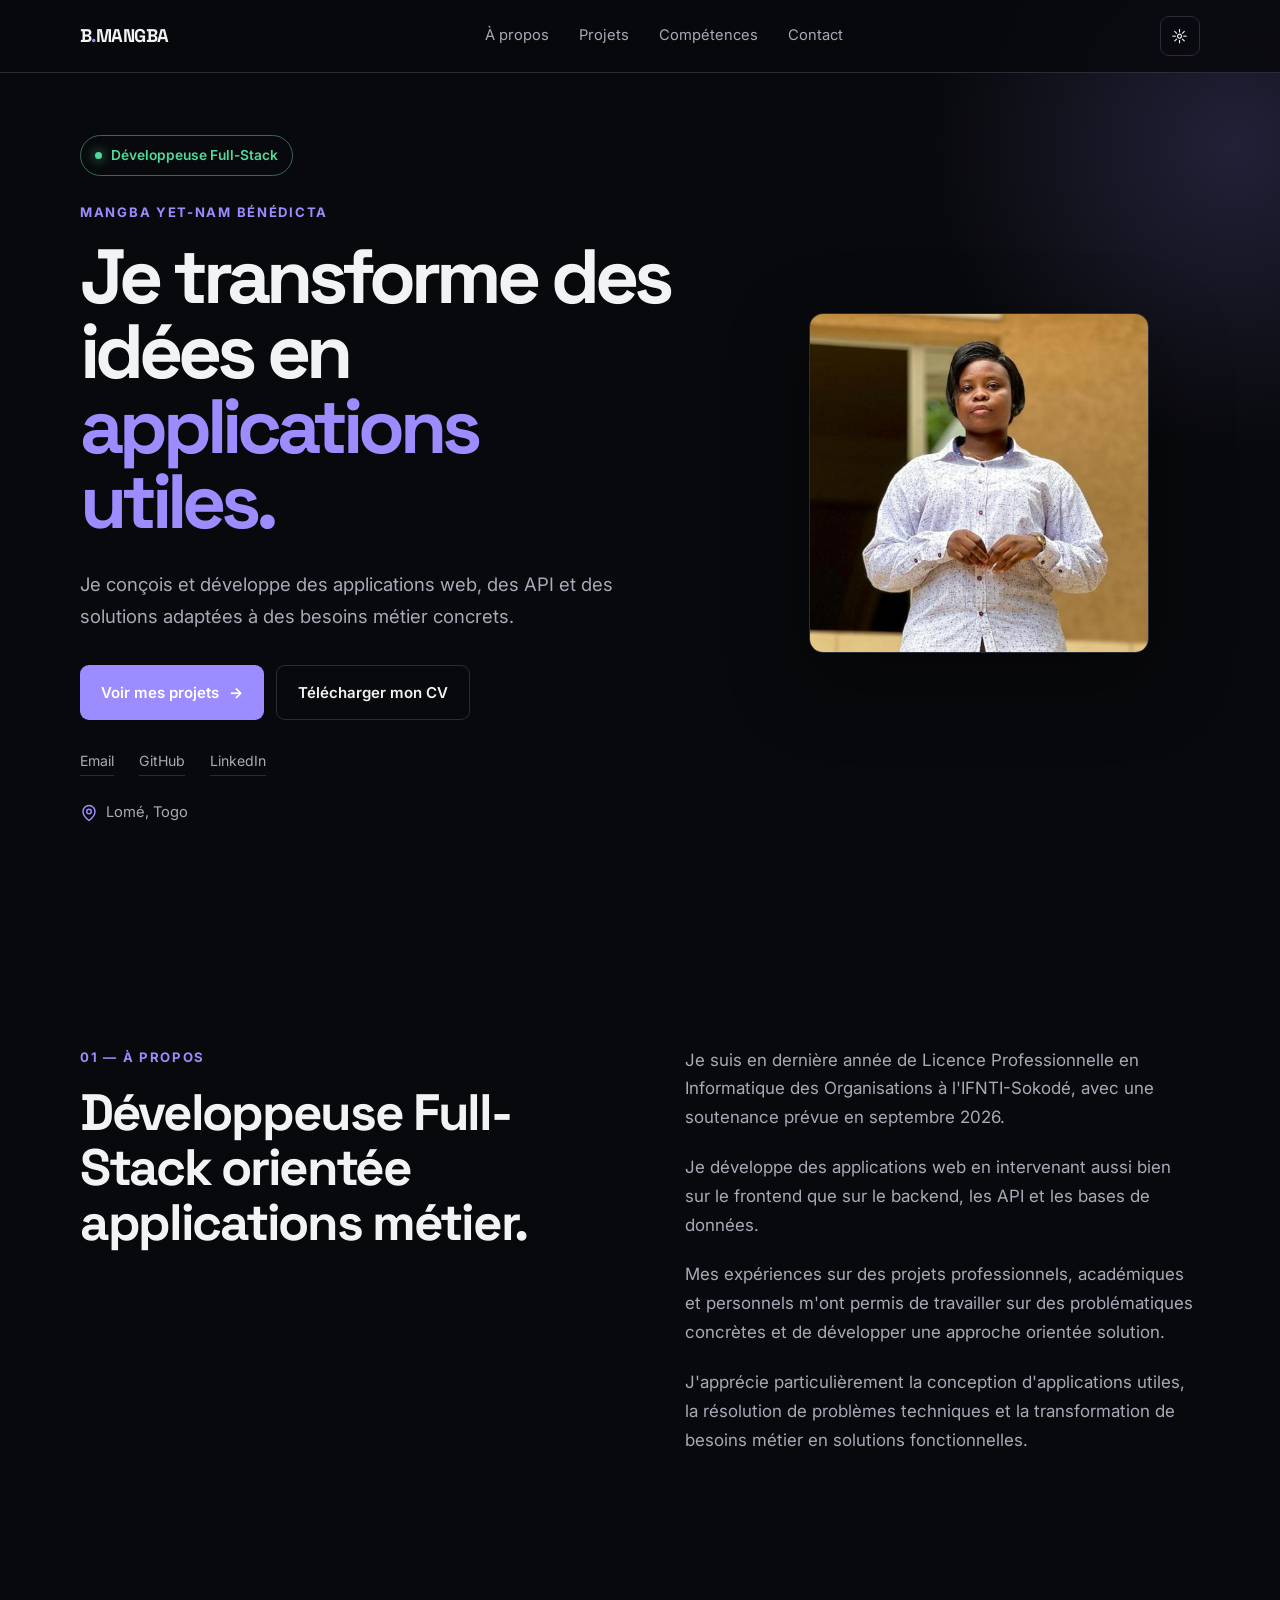
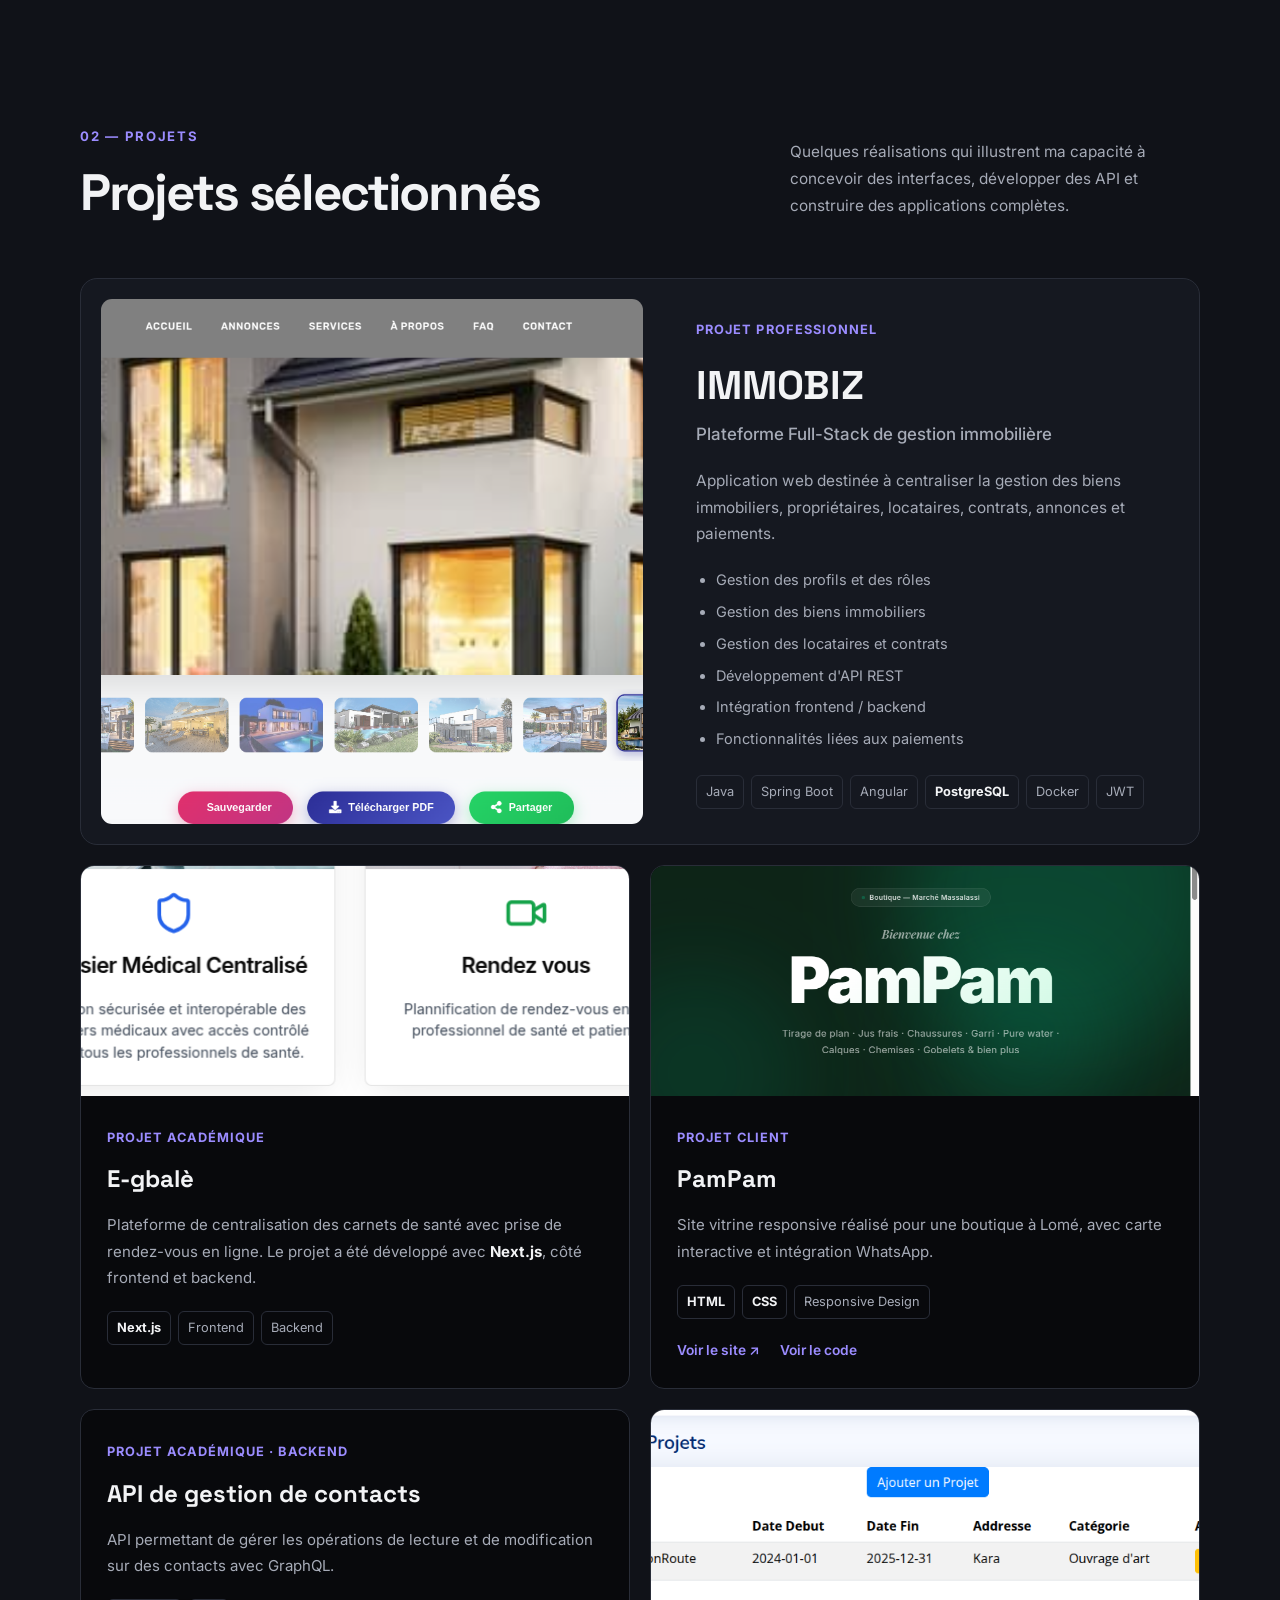
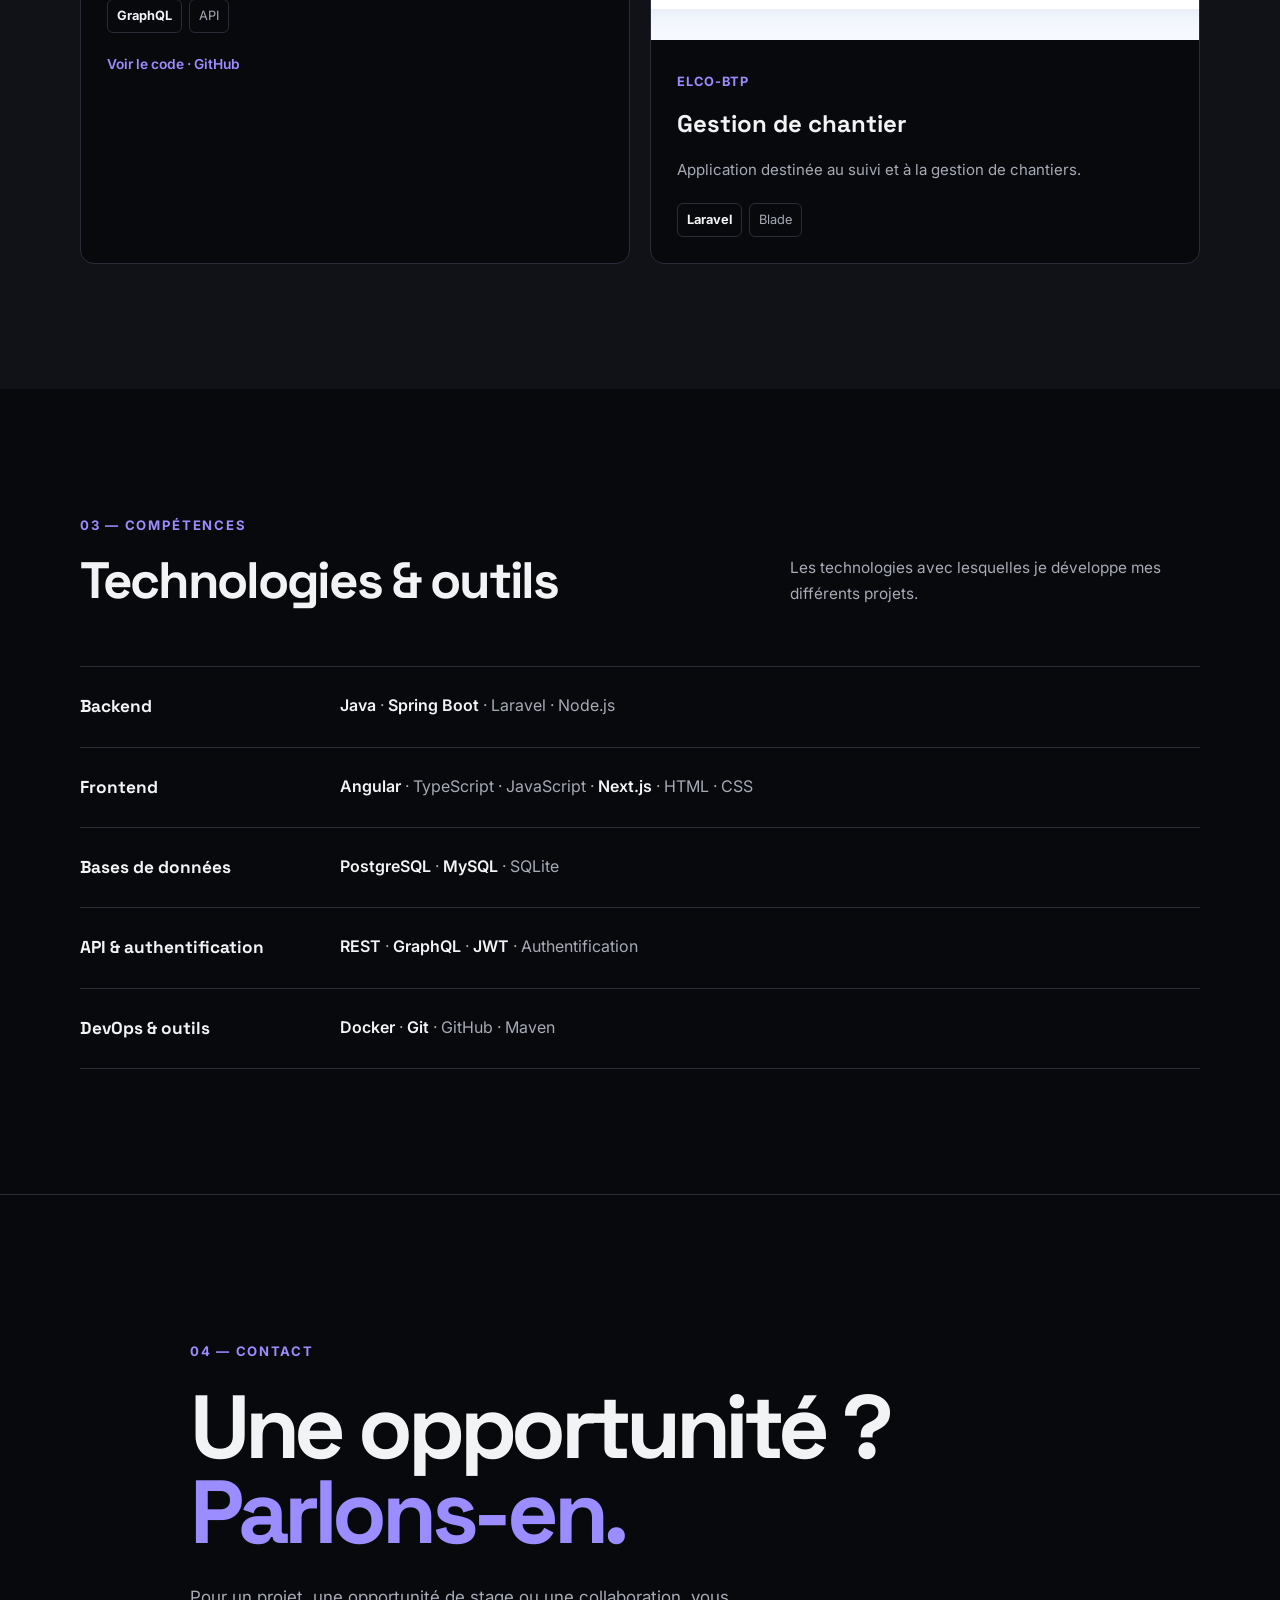
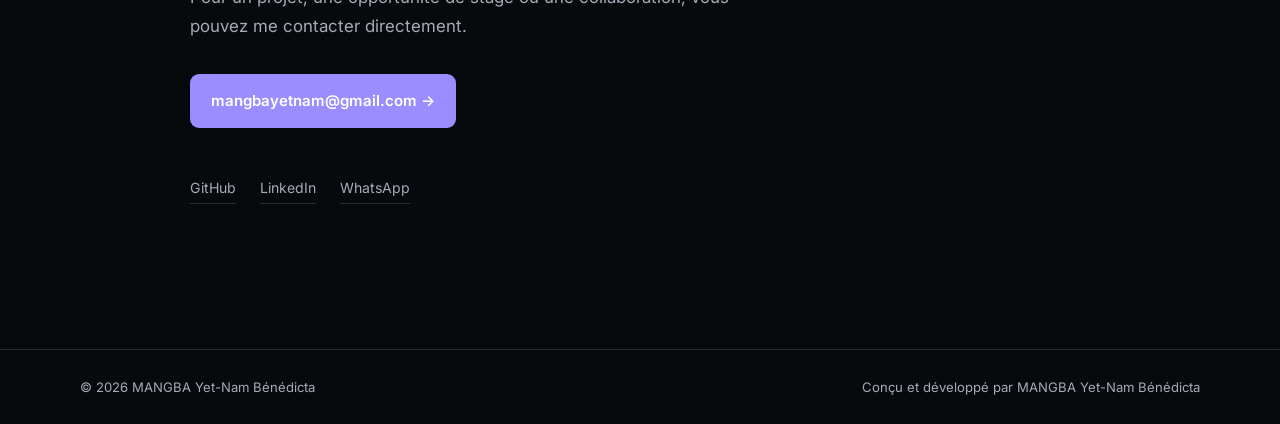
==== commit f879c49f: "mise a jour" ====
--- a/index.html
+++ b/index.html
@@ -3,23 +3,17 @@
 
 <head>
   <meta charset="UTF-8">
-
   <meta name="viewport" content="width=device-width, initial-scale=1.0">
 
   <meta
     name="description"
-    content="Portfolio de MANGBA Yet-Nam Bénédicta, développeuse Full-Stack."
+    content="Portfolio de MANGBA Yet-Nam Bénédicta — Développeuse Full-Stack."
   >
 
-  <title>MANGBA Yet-Nam Bénédicta — Full-Stack Developer</title>
+  <title>MANGBA Yet-Nam Bénédicta — Développeuse Full-Stack</title>
 
   <link rel="preconnect" href="https://fonts.googleapis.com">
-
-  <link
-    rel="preconnect"
-    href="https://fonts.gstatic.com"
-    crossorigin
-  >
+  <link rel="preconnect" href="https://fonts.gstatic.com" crossorigin>
 
   <link
     href="https://fonts.googleapis.com/css2?family=Inter:wght@400;500;600;700&family=Space+Grotesk:wght@500;600;700&display=swap"
@@ -29,9 +23,7 @@
   <link rel="stylesheet" href="style.css">
 </head>
 
-
 <body>
-
 
 <!-- =====================================================
      HEADER
@@ -41,25 +33,18 @@
 
   <div class="container nav">
 
-    <a class="brand" href="#home">
+    <a href="#home" class="brand">
       B<span>.</span>MANGBA
     </a>
 
-
     <nav id="navMenu">
 
       <a href="#about">À propos</a>
-
       <a href="#work">Projets</a>
-
       <a href="#skills">Compétences</a>
-
-      <a href="#education">Formation</a>
-
       <a href="#contact">Contact</a>
 
     </nav>
-
 
     <div class="nav-actions">
 
@@ -71,7 +56,6 @@
         ☼
       </button>
 
-
       <button
         id="menuToggle"
         class="icon-btn menu-btn"
@@ -87,27 +71,19 @@
 </header>
 
 
-
 <main>
-
 
 <!-- =====================================================
      HERO
 ===================================================== -->
 
-<section
-  class="hero"
-  id="home"
->
+<section class="hero" id="home">
 
   <div class="hero-orb"></div>
 
-
   <div class="container hero-grid">
 
-
     <div class="hero-copy">
-
 
       <div class="availability">
 
@@ -124,57 +100,45 @@
 
 
       <h1>
-
         Je transforme des idées en
         <em>applications utiles.</em>
-
       </h1>
 
 
       <p class="hero-text">
-
         Je conçois et développe des applications web,
         des API et des solutions adaptées à des besoins
         métier concrets.
-
       </p>
 
 
       <div class="hero-buttons">
 
-
         <a
+          href="#work"
           class="btn primary"
-          href="#work"
         >
-
           Voir mes projets
-
           <b>→</b>
-
         </a>
 
 
         <a
+          href="MANGBA_Yet-Nam_Bénédicta_CV.pdf"
           class="btn ghost"
-          href="MANGBA_Yet-Nam_Bénédicta_CV.pdf"
           download
         >
-
           Télécharger mon CV
-
         </a>
 
-
       </div>
 
 
       <div class="hero-links">
 
         <a href="mailto:mangbayetnam@gmail.com">
-          mangbayetnam@gmail.com
+          Email
         </a>
-
 
         <a
           href="https://github.com/bendictamangba"
@@ -184,9 +148,8 @@
           GitHub
         </a>
 
-
         <a
-          href="https://linkedin.com/in/bendictamangba"
+          href="https://www.linkedin.com/in/yet-nam-b%C3%A9n%C3%A9dicta-mangba-b4b891425/"
           target="_blank"
           rel="noopener"
         >
@@ -196,118 +159,53 @@
       </div>
 
 
-    </div>
-
-
+      <!-- LOCALISATION -->
+
+      <div class="location">
+
+        <svg
+          xmlns="http://www.w3.org/2000/svg"
+          width="18"
+          height="18"
+          viewBox="0 0 24 24"
+          fill="none"
+          stroke="currentColor"
+          stroke-width="2"
+          stroke-linecap="round"
+          stroke-linejoin="round"
+          aria-hidden="true"
+        >
+          <path d="M20 10c0 6-8 12-8 12S4 16 4 10a8 8 0 1 1 16 0Z"></path>
+          <circle cx="12" cy="10" r="3"></circle>
+        </svg>
+
+        <span>
+          Lomé, Togo
+        </span>
+
+      </div>
+
+    </div>
+
+
+    <!-- PHOTO -->
 
     <div class="portrait-wrap">
-
-
-      <div class="portrait-ring"></div>
-
 
       <div class="portrait">
 
         <img
           src="me.jpeg"
-          alt="MANGBA Yet-Nam Bénédicta"
+          alt="Portrait de MANGBA Yet-Nam Bénédicta"
         >
 
       </div>
 
-
-      <div class="floating-note note-one">
-
-        <strong>
-          Full-Stack
-        </strong>
-
-        <span>
-          Developer
-        </span>
-
-      </div>
-
-
-      <div class="floating-note note-two">
-
-        <strong>
-          Septembre
-        </strong>
-
-        <span>
-          Soutenance 2026
-        </span>
-
-      </div>
-
-
-    </div>
-
+    </div>
 
   </div>
 
 </section>
-
-
-
-<!-- =====================================================
-     HIGHLIGHTS
-===================================================== -->
-
-<section class="proof-strip">
-
-  <div class="container proof-grid">
-
-
-    <div>
-
-      <strong>01</strong>
-
-      <span>
-
-        IMMOBIZ<br>
-        Plateforme de gestion immobilière
-
-      </span>
-
-    </div>
-
-
-
-    <div>
-
-      <strong>02</strong>
-
-      <span>
-
-        E-gbalè<br>
-        2ème place — The Best Programmer
-
-      </span>
-
-    </div>
-
-
-
-    <div>
-
-      <strong>03</strong>
-
-      <span>
-
-        Applications web<br>
-        API & solutions métier
-
-      </span>
-
-    </div>
-
-
-  </div>
-
-</section>
-
 
 
 <!-- =====================================================
@@ -319,9 +217,7 @@
   class="section"
 >
 
-
   <div class="container two-col">
-
 
     <div>
 
@@ -329,65 +225,49 @@
         01 — À PROPOS
       </p>
 
-
       <h2>
-
         Développeuse Full-Stack
         orientée applications métier.
-
       </h2>
 
     </div>
 
 
-
     <div class="body-copy">
 
-
       <p>
-
         Je suis en dernière année de Licence Professionnelle
         en Informatique des Organisations à l'IFNTI-Sokodé,
         avec une soutenance prévue en septembre 2026.
-
       </p>
 
 
       <p>
-
-        Mon parcours m'a amenée à travailler sur des applications
-        web, des API, des bases de données et des interfaces
-        destinées à de vrais besoins métier.
-
+        Je développe des applications web en intervenant
+        aussi bien sur le frontend que sur le backend,
+        les API et les bases de données.
       </p>
 
 
       <p>
-
-        J'aime comprendre les besoins d'un projet,
-        participer à sa conception et contribuer à son
-        développement jusqu'à sa mise en œuvre.
-
+        Mes expériences sur des projets professionnels,
+        académiques et personnels m'ont permis de travailler
+        sur des problématiques concrètes et de développer
+        une approche orientée solution.
       </p>
 
 
       <p>
-
-        Je souhaite continuer à développer mes compétences
-        en ingénierie logicielle et approfondir progressivement
-        mes connaissances en cybersécurité.
-
+        J'apprécie particulièrement la conception d'applications
+        utiles, la résolution de problèmes techniques et la
+        transformation de besoins métier en solutions fonctionnelles.
       </p>
 
-
-    </div>
-
+    </div>
 
   </div>
 
-
 </section>
-
 
 
 <!-- =====================================================
@@ -399,12 +279,9 @@
   class="section dark-section"
 >
 
-
   <div class="container">
 
-
     <div class="section-head">
-
 
       <div>
 
@@ -412,7 +289,6 @@
           02 — PROJETS
         </p>
 
-
         <h2>
           Projets sélectionnés
         </h2>
@@ -421,43 +297,32 @@
 
 
       <p>
-
-        Réalisations développées dans différents
-        contextes professionnels, académiques et personnels.
-
+        Quelques réalisations qui illustrent ma capacité
+        à concevoir des interfaces, développer des API
+        et construire des applications complètes.
       </p>
 
-
-    </div>
-
-
-
-    <!-- =================================================
-         IMMOBIZ
-    ================================================== -->
+    </div>
+
+
+    <!-- IMMOBIZ -->
 
     <article class="featured-project">
-
 
       <div class="project-visual">
 
         <img
           src="immobiz.png"
-          alt="IMMOBIZ"
+          alt="Interface de la plateforme IMMOBIZ"
         >
 
       </div>
 
 
-
       <div class="project-info">
 
-
         <span class="label">
-
-          Projet professionnel ·
-          SYNAPSES IT SOLUTIONS
-
+          Projet professionnel
         </span>
 
 
@@ -467,19 +332,14 @@
 
 
         <h4>
-
-          Plateforme Full-Stack
-          de gestion immobilière
-
+          Plateforme Full-Stack de gestion immobilière
         </h4>
 
 
         <p>
-
-          Plateforme destinée à centraliser la gestion
+          Application web destinée à centraliser la gestion
           des biens immobiliers, propriétaires, locataires,
           contrats, annonces et paiements.
-
         </p>
 
 
@@ -498,7 +358,11 @@
           </li>
 
           <li>
-            API REST et intégration frontend/backend
+            Développement d'API REST
+          </li>
+
+          <li>
+            Intégration frontend / backend
           </li>
 
           <li>
@@ -508,50 +372,36 @@
         </ul>
 
 
-        <!-- Technologies propres au projet -->
-
         <div class="tech">
 
           <span>Java</span>
-
           <span>Spring Boot</span>
-
           <span>Angular</span>
-
-          <span>PostgreSQL</span>
-
+          <span><b>PostgreSQL</b></span>
           <span>Docker</span>
-
           <span>JWT</span>
 
         </div>
 
-
-      </div>
-
+      </div>
 
     </article>
 
 
-
-    <!-- =================================================
-         OTHER PROJECTS
-    ================================================== -->
+    <!-- OTHER PROJECTS -->
 
     <div class="project-grid">
 
 
-
       <!-- E-GBALE -->
 
-      <article class="project-card award">
-
+      <article class="project-card">
 
         <div class="card-image">
 
           <img
             src="egbale.png"
-            alt="E-gbalè"
+            alt="Plateforme E-gbalè"
           >
 
         </div>
@@ -559,11 +409,8 @@
 
         <div class="card-body">
 
-
           <span class="label">
-
-            🏆 2ème place · THE BEST PROGRAMMER
-
+            Projet académique
           </span>
 
 
@@ -573,46 +420,42 @@
 
 
           <p>
-
-            Plateforme de centralisation des carnets
-            de santé avec prise de rendez-vous en ligne.
-
+            Plateforme de centralisation des carnets de santé
+            avec prise de rendez-vous en ligne.
+            Le projet a été développé avec
+            <strong>Next.js</strong>,
+            côté frontend et backend.
           </p>
 
 
           <div class="tech">
 
-            <span>
-              Next.js
-            </span>
+            <span><b>Next.js</b></span>
+            <span>Frontend</span>
+            <span>Backend</span>
 
           </div>
 
-
         </div>
 
-
       </article>
 
 
-
       <!-- PAMPAM -->
 
       <article class="project-card">
-
 
         <div class="card-image">
 
           <img
             src="pampam.png"
-            alt="PamPam"
+            alt="Site vitrine PamPam"
           >
 
         </div>
 
 
         <div class="card-body">
-
 
           <span class="label">
             Projet client
@@ -625,146 +468,98 @@
 
 
           <p>
-
-            Site vitrine pour une boutique à Lomé,
-            avec carte interactive, intégration WhatsApp
-            et interface responsive.
-
+            Site vitrine responsive réalisé pour une boutique
+            à Lomé, avec carte interactive et intégration
+            WhatsApp.
           </p>
 
 
           <div class="tech">
 
-            <span>
-              Next.js
-            </span>
+            <span><b>HTML</b></span>
+            <span><b>CSS</b></span>
+            <span>Responsive Design</span>
 
           </div>
 
 
           <div class="card-links">
 
-
             <a
-              class="project-link"
               href="https://pampam-iota.vercel.app"
               target="_blank"
               rel="noopener"
             >
-
-              <span>
-                Voir le site
-              </span>
-
-              <b>
-                ↗
-              </b>
-
+              Voir le site ↗
             </a>
 
 
             <a
-              class="project-link secondary"
               href="https://github.com/bendictamangba/pampam"
               target="_blank"
               rel="noopener"
             >
-
-              <span>
-                Voir le code
-              </span>
-
-              <b>
-                GitHub
-              </b>
-
+              Voir le code
             </a>
 
-
           </div>
 
-
         </div>
 
-
       </article>
 
 
-
       <!-- GRAPHQL -->
 
       <article class="project-card">
 
-
         <div class="card-body no-image">
 
-
           <span class="label">
-
-            Backend · Projet académique
-
+            Projet académique · Backend
           </span>
 
 
           <h3>
-
             API de gestion de contacts
-
           </h3>
 
 
           <p>
-
             API permettant de gérer les opérations
-            de lecture et de modification sur des contacts.
-
+            de lecture et de modification sur des contacts
+            avec GraphQL.
           </p>
 
 
           <div class="tech">
 
-            <span>
-              GraphQL
-            </span>
+            <span><b>GraphQL</b></span>
+            <span>API</span>
 
           </div>
 
 
           <div class="card-links">
 
-
             <a
-              class="project-link secondary"
               href="https://github.com/bendictamangba/API_gestioncontact_Graphql"
               target="_blank"
               rel="noopener"
             >
-
-              <span>
-                Voir le code
-              </span>
-
-              <b>
-                GitHub
-              </b>
-
+              Voir le code · GitHub
             </a>
 
-
           </div>
 
-
         </div>
 
-
       </article>
 
 
-
-      <!-- ELCO-BTP -->
+      <!-- ELCO BTP -->
 
       <article class="project-card">
-
 
         <div class="card-image">
 
@@ -778,7 +573,6 @@
 
         <div class="card-body">
 
-
           <span class="label">
             ELCO-BTP
           </span>
@@ -790,40 +584,27 @@
 
 
           <p>
-
-            Application destinée au suivi
-            et à la gestion de chantiers.
-
+            Application destinée au suivi et à la gestion
+            de chantiers.
           </p>
 
 
           <div class="tech">
 
-            <span>
-              Laravel
-            </span>
-
-            <span>
-              Blade
-            </span>
+            <span><b>Laravel</b></span>
+            <span>Blade</span>
 
           </div>
 
-
         </div>
 
-
       </article>
 
-
-    </div>
-
+    </div>
 
   </div>
 
-
 </section>
-
 
 
 <!-- =====================================================
@@ -835,12 +616,9 @@
   class="section"
 >
 
-
   <div class="container">
 
-
     <div class="section-head">
-
 
       <div>
 
@@ -848,7 +626,6 @@
           03 — COMPÉTENCES
         </p>
 
-
         <h2>
           Technologies & outils
         </h2>
@@ -857,15 +634,11 @@
 
 
       <p>
-
-        Les technologies et outils que j'utilise
-        dans mes différents projets.
-
+        Les technologies avec lesquelles je développe
+        mes différents projets.
       </p>
 
-
-    </div>
-
+    </div>
 
 
     <div class="skill-list">
@@ -878,13 +651,11 @@
         </strong>
 
         <span>
-
-          Java · Spring Boot · Laravel · Node.js
-
+          <b>Java</b> · <b>Spring Boot</b> ·
+          Laravel · Node.js
         </span>
 
       </div>
-
 
 
       <div>
@@ -894,13 +665,11 @@
         </strong>
 
         <span>
-
-          Angular · TypeScript · JavaScript · Next.js
-
+          <b>Angular</b> · TypeScript · JavaScript ·
+          <b>Next.js</b> · HTML · CSS
         </span>
 
       </div>
-
 
 
       <div>
@@ -910,29 +679,24 @@
         </strong>
 
         <span>
-
-          PostgreSQL · MySQL · SQLite
-
+          <b>PostgreSQL</b> · <b>MySQL</b> · SQLite
         </span>
 
       </div>
 
 
-
       <div>
 
         <strong>
-          API
+          API & authentification
         </strong>
 
         <span>
-
-          REST · GraphQL · JWT
-
+          <b>REST</b> · <b>GraphQL</b> ·
+          <b>JWT</b> · Authentification
         </span>
 
       </div>
-
 
 
       <div>
@@ -942,289 +706,17 @@
         </strong>
 
         <span>
-
-          Docker · Git · Maven
-
+          <b>Docker</b> · <b>Git</b> ·
+          GitHub · Maven
         </span>
 
       </div>
 
-
-
-      <div>
-
-        <strong>
-          Domaine d'intérêt
-        </strong>
-
-        <span>
-
-          Cybersécurité · Application Security
-
-        </span>
-
-      </div>
-
-
-    </div>
-
+    </div>
 
   </div>
 
-
 </section>
-
-
-
-<!-- =====================================================
-     ACHIEVEMENT
-===================================================== -->
-
-<section class="achievement">
-
-
-  <div class="container achievement-inner">
-
-
-    <div class="trophy">
-      02
-    </div>
-
-
-    <div>
-
-
-      <p class="section-index">
-        RÉALISATION
-      </p>
-
-
-      <h2>
-
-        2ème place — THE BEST PROGRAMMER
-
-      </h2>
-
-
-      <p>
-
-        Compétition inter-étudiants de l'IFNTI.
-        Projet présenté : <strong>E-gbalè</strong>.
-
-      </p>
-
-
-    </div>
-
-
-  </div>
-
-
-</section>
-
-
-
-<!-- =====================================================
-     EDUCATION
-===================================================== -->
-
-<section
-  id="education"
-  class="section"
->
-
-
-  <div class="container">
-
-
-    <p class="section-index">
-      04 — PARCOURS
-    </p>
-
-
-    <h2 class="large-title">
-
-      Formation & certifications
-
-    </h2>
-
-
-
-    <div class="education-grid">
-
-
-      <div class="education-item">
-
-
-        <span>
-          Licence
-        </span>
-
-
-        <div>
-
-
-          <h3>
-
-            Informatique des Organisations
-
-          </h3>
-
-
-          <p>
-
-            IFNTI — Sokodé, Togo
-
-          </p>
-
-
-          <p>
-
-            Soutenance prévue en septembre 2026
-
-          </p>
-
-
-        </div>
-
-
-      </div>
-
-
-
-      <div class="education-item">
-
-
-        <span>
-          Baccalauréat
-        </span>
-
-
-        <div>
-
-
-          <h3>
-
-            Électronique — F2
-
-          </h3>
-
-
-          <p>
-
-            LETP — Lomé, Togo
-
-          </p>
-
-
-        </div>
-
-
-      </div>
-
-
-    </div>
-
-
-
-    <div class="certs">
-
-
-      <a
-        href="certificats/programmation.pdf"
-        target="_blank"
-      >
-
-        <img
-          src="certificats/programmation.png"
-          alt="Certificat de programmation"
-        >
-
-        <span>
-          Programmation
-        </span>
-
-        <small>
-          NanaTech Talents
-        </small>
-
-      </a>
-
-
-
-      <a
-        href="certificats/intelligence-artificielle.pdf"
-        target="_blank"
-      >
-
-        <img
-          src="certificats/intelligence-artificielle.png"
-          alt="Certificat d'intelligence artificielle"
-        >
-
-        <span>
-          Intelligence artificielle
-        </span>
-
-        <small>
-          NanaTech Talents
-        </small>
-
-      </a>
-
-
-
-      <a
-        href="certificats/ia-generative.pdf"
-        target="_blank"
-      >
-
-        <img
-          src="certificats/ia-generative.png"
-          alt="Certificat d'IA générative"
-        >
-
-        <span>
-          IA générative
-        </span>
-
-        <small>
-          NanaTech Talents
-        </small>
-
-      </a>
-
-
-
-      <a
-        href="certificats/copilot-excel.pdf"
-        target="_blank"
-      >
-
-        <img
-          src="certificats/copilot-excel.png"
-          alt="Certificat Copilot Excel"
-        >
-
-        <span>
-          Copilot dans Excel
-        </span>
-
-        <small>
-          NanaTech Talents
-        </small>
-
-      </a>
-
-
-    </div>
-
-
-  </div>
-
-
-</section>
-
 
 
 <!-- =====================================================
@@ -1236,32 +728,24 @@
   class="contact-section"
 >
 
-
   <div class="container contact-inner">
 
-
     <p class="section-index">
-      05 — CONTACT
+      04 — CONTACT
     </p>
 
 
     <h2>
-
       Une opportunité ?
-
       <br>
-
       <em>Parlons-en.</em>
-
     </h2>
 
 
     <p>
-
       Pour un projet, une opportunité de stage
       ou une collaboration, vous pouvez me contacter
       directement.
-
     </p>
 
 
@@ -1269,15 +753,11 @@
       class="btn primary"
       href="mailto:mangbayetnam@gmail.com"
     >
-
       mangbayetnam@gmail.com →
-
     </a>
 
 
-
     <div class="contact-bottom">
-
 
       <a
         href="https://github.com/bendictamangba"
@@ -1289,7 +769,7 @@
 
 
       <a
-        href="https://linkedin.com/in/bendictamangba"
+        href="https://www.linkedin.com/in/yet-nam-b%C3%A9n%C3%A9dicta-mangba-b4b891425/"
         target="_blank"
         rel="noopener"
       >
@@ -1305,23 +785,13 @@
         WhatsApp
       </a>
 
-
-      <span>
-        Lomé, Togo
-      </span>
-
-
-    </div>
-
+    </div>
 
   </div>
 
-
 </section>
 
-
 </main>
-
 
 
 <!-- =====================================================
@@ -1338,7 +808,7 @@
 
 
     <span>
-      Développeuse Full-Stack
+      Conçu et développé par MANGBA Yet-Nam Bénédicta
     </span>
 
   </div>
@@ -1346,25 +816,16 @@
 </footer>
 
 
-
-<!-- =====================================================
-     JAVASCRIPT
-===================================================== -->
-
 <script>
 
-const root =
-  document.documentElement;
-
+const root = document.documentElement;
 
 const theme =
   document.getElementById("themeToggle");
 
-
 const menu =
   document.getElementById("menuToggle");
 
-
 const nav =
   document.getElementById("navMenu");
 
@@ -1375,8 +836,7 @@
 
 if (savedTheme) {
 
-  root.dataset.theme =
-    savedTheme;
+  root.dataset.theme = savedTheme;
 
 }
 
@@ -1434,7 +894,6 @@
 
 </script>
 
-
 </body>
 
 </html>
--- a/style.css
+++ b/style.css
@@ -1,27 +1,1170 @@
-*{box-sizing:border-box;margin:0;padding:0}
-:root,[data-theme="dark"]{--bg:#08090c;--surface:#101218;--surface2:#151820;--line:#262a34;--text:#f2f3f5;--muted:#979ca8;--accent:#9b8cff;--green:#50d99b}
-[data-theme="light"]{--bg:#f7f7f9;--surface:#fff;--surface2:#f0f0f4;--line:#dedee6;--text:#16171d;--muted:#666b77;--accent:#6657dc;--green:#159866}
-html{scroll-behavior:smooth}
-body{font-family:Inter,sans-serif;background:var(--bg);color:var(--text);line-height:1.6}
-a{color:inherit;text-decoration:none}
-.container{width:min(1120px,calc(100% - 48px));margin:auto}
-.site-header{position:fixed;top:0;left:0;right:0;z-index:50;border-bottom:1px solid var(--line);background:color-mix(in srgb,var(--bg) 82%,transparent);backdrop-filter:blur(18px)}
-.nav{height:70px;display:flex;align-items:center;justify-content:space-between}
-.brand{font:700 1.05rem "Space Grotesk",sans-serif;letter-spacing:-.03em}.brand span{color:var(--accent)}
-nav{display:flex;gap:27px}nav a{font-size:.78rem;color:var(--muted);transition:.2s}nav a:hover{color:var(--text)}
-.nav-actions{display:flex;gap:8px}.icon-btn{width:38px;height:38px;border:1px solid var(--line);background:none;color:var(--text);border-radius:9px;cursor:pointer}.menu-btn{display:none}
-.hero{min-height:92vh;display:flex;align-items:center;padding:125px 0 80px;position:relative;overflow:hidden}.hero-orb{position:absolute;width:650px;height:650px;right:-280px;top:-180px;background:radial-gradient(circle,rgba(155,140,255,.18),transparent 67%);pointer-events:none}
-.hero-grid{display:grid;grid-template-columns:1.15fr .85fr;gap:80px;align-items:center}.availability{display:inline-flex;gap:8px;align-items:center;border:1px solid color-mix(in srgb,var(--green) 35%,var(--line));padding:6px 11px;border-radius:30px;color:var(--green);font-size:.72rem;font-weight:600;margin-bottom:22px}.availability i{width:6px;height:6px;border-radius:50%;background:var(--green);box-shadow:0 0 12px var(--green)}
-.eyebrow,.section-index{font-size:.7rem;text-transform:uppercase;letter-spacing:.13em;color:var(--accent);font-weight:700}.hero h1{font:700 clamp(3.2rem,6vw,5.4rem)/.96 "Space Grotesk",sans-serif;letter-spacing:-.065em;margin:13px 0 25px;max-width:760px}.hero h1 em,.contact-section h2 em{color:var(--accent);font-style:normal}.hero-text{max-width:650px;color:var(--muted);font-size:1rem;margin-bottom:30px}.hero-buttons{display:flex;gap:10px;flex-wrap:wrap}.btn{display:inline-flex;align-items:center;gap:10px;padding:12px 19px;border-radius:8px;font-size:.8rem;font-weight:600;transition:.2s}.btn:hover{transform:translateY(-2px)}.primary{background:var(--accent);color:#fff}.ghost{border:1px solid var(--line)}.ghost:hover{border-color:var(--accent);color:var(--accent)}.hero-links{display:flex;gap:20px;margin-top:26px;flex-wrap:wrap}.hero-links a{font-size:.74rem;color:var(--muted);border-bottom:1px solid var(--line)}.hero-links a:hover{color:var(--accent);border-color:var(--accent)}
-.portrait-wrap{height:420px;position:relative;display:flex;align-items:center;justify-content:center}.portrait-ring{position:absolute;width:350px;height:350px;border:1px solid var(--accent);border-radius:50%;box-shadow:0 0 100px rgba(155,140,255,.16)}.portrait{width:300px;height:300px;border-radius:50%;overflow:hidden;border:2px solid var(--line);position:relative;z-index:2}.portrait img{width:100%;height:100%;object-fit:cover}.floating-note{position:absolute;z-index:3;background:var(--surface);border:1px solid var(--line);border-radius:10px;padding:11px 14px;box-shadow:0 15px 40px #0004}.floating-note strong{display:block;font-size:.8rem}.floating-note span{font-size:.65rem;color:var(--muted)}.note-one{left:5px;bottom:45px}.note-two{right:5px;top:50px}
-.proof-strip{border-top:1px solid var(--line);border-bottom:1px solid var(--line)}.proof-grid{display:grid;grid-template-columns:repeat(3,1fr)}.proof-grid>div{padding:25px 22px;border-right:1px solid var(--line);display:flex;gap:16px;align-items:center}.proof-grid>div:last-child{border:0}.proof-grid strong{color:var(--accent);font:700 1.2rem "Space Grotesk"}.proof-grid span{font-size:.72rem;color:var(--muted)}
-.section{padding:120px 0}.two-col{display:grid;grid-template-columns:1fr 1fr;gap:90px}.two-col h2,.section-head h2,.large-title{font:600 clamp(2rem,4vw,3.2rem)/1.05 "Space Grotesk",sans-serif;letter-spacing:-.045em;margin-top:15px}.body-copy{color:var(--muted);max-width:600px}.body-copy p{margin-bottom:18px}.dark-section{background:var(--surface)}
-.section-head{display:flex;justify-content:space-between;gap:60px;align-items:end;margin-bottom:55px}.section-head>p{max-width:370px;color:var(--muted);font-size:.82rem}.featured-project{display:grid;grid-template-columns:1.05fr .95fr;gap:45px;background:var(--surface2);border:1px solid var(--line);border-radius:16px;padding:20px;margin-bottom:18px}.project-visual{overflow:hidden;border-radius:10px}.project-visual img{width:100%;height:100%;min-height:320px;object-fit:cover;display:block}.project-info{padding:14px 8px}.label{display:inline-block;color:var(--accent);font-size:.67rem;font-weight:700;text-transform:uppercase;letter-spacing:.08em}.project-info h3{font:700 2.3rem "Space Grotesk";margin-top:8px}.project-info h4{font-size:.9rem;color:var(--muted);font-weight:500;margin-bottom:17px}.project-info>p{color:var(--muted);font-size:.83rem;margin-bottom:18px}.project-info ul{padding-left:18px;color:var(--muted);font-size:.76rem;margin-bottom:20px}.project-info li{margin-bottom:5px}.tech{display:flex;gap:6px;flex-wrap:wrap}.tech span{font-size:.66rem;color:var(--muted);border:1px solid var(--line);padding:4px 7px;border-radius:5px}
-.project-grid{display:grid;grid-template-columns:repeat(2,1fr);gap:18px}.project-card{border:1px solid var(--line);border-radius:13px;overflow:hidden;background:var(--bg);transition:.25s}.project-card:hover{transform:translateY(-4px);border-color:color-mix(in srgb,var(--accent) 60%,var(--line))}.card-image{height:210px;overflow:hidden}.card-image img{width:100%;height:100%;object-fit:cover;display:block}.card-body{padding:22px}.card-body.no-image{min-height:255px}.card-body h3{font:600 1.25rem "Space Grotesk";margin:8px 0}.card-body p{color:var(--muted);font-size:.78rem;margin-bottom:17px}.card-links{display:flex;gap:16px}.card-links a{font-size:.72rem;color:var(--accent);font-weight:600}.award{border-color:color-mix(in srgb,var(--accent) 35%,var(--line))}
-.skill-list{border-top:1px solid var(--line);margin-top:50px}.skill-list>div{display:grid;grid-template-columns:230px 1fr;gap:30px;padding:22px 0;border-bottom:1px solid var(--line)}.skill-list strong{font:600 1rem "Space Grotesk"}.skill-list span{color:var(--muted);font-size:.82rem}.skill-list .future strong,.skill-list .future span{color:var(--accent)}
-.achievement{padding:65px 0;background:linear-gradient(90deg,rgba(155,140,255,.08),transparent);border-top:1px solid var(--line);border-bottom:1px solid var(--line)}.achievement-inner{display:flex;gap:25px;align-items:center}.trophy{font:700 2rem "Space Grotesk";color:var(--accent);border:1px solid var(--line);padding:16px 18px;border-radius:12px}.achievement h2{font:600 1.7rem "Space Grotesk";margin:4px 0}.achievement p:last-child{font-size:.8rem;color:var(--muted)}
-.large-title{margin:15px 0 50px}.education-grid{border-top:1px solid var(--line)}.education-item{display:grid;grid-template-columns:150px 1fr;padding:25px 0;border-bottom:1px solid var(--line)}.education-item>span{color:var(--accent);font-size:.72rem;font-weight:700;text-transform:uppercase}.education-item h3{font-size:1rem}.education-item p{color:var(--muted);font-size:.77rem}.certs{display:grid;grid-template-columns:repeat(4,1fr);gap:14px;margin-top:55px}.certs a{border:1px solid var(--line);border-radius:11px;overflow:hidden;background:var(--surface);transition:.2s}.certs a:hover{border-color:var(--accent);transform:translateY(-3px)}.certs img{width:100%;aspect-ratio:16/10;object-fit:cover;display:block}.certs span,.certs small{display:block;padding:10px 13px 0;font-size:.73rem}.certs small{color:var(--muted);padding-top:3px;padding-bottom:13px}
-.contact-section{padding:140px 0;border-top:1px solid var(--line)}.contact-inner{max-width:900px}.contact-section h2{font:600 clamp(3rem,7vw,5.8rem)/.95 "Space Grotesk";letter-spacing:-.06em;margin:20px 0 25px}.contact-section>div>p:not(.section-index){max-width:570px;color:var(--muted);font-size:.9rem;margin-bottom:30px}.contact-bottom{display:flex;gap:20px;flex-wrap:wrap;margin-top:45px}.contact-bottom a,.contact-bottom span{font-size:.74rem;color:var(--muted);border-bottom:1px solid var(--line);padding-bottom:3px}.contact-bottom a:hover{color:var(--accent);border-color:var(--accent)}
-footer{border-top:1px solid var(--line);padding:23px 0}footer .container{display:flex;justify-content:space-between;color:var(--muted);font-size:.68rem}
-@media(max-width:900px){nav{display:none}.menu-btn{display:block}nav.open{display:flex;position:absolute;top:70px;left:0;right:0;background:var(--surface);border-bottom:1px solid var(--line);padding:20px 24px;flex-direction:column}.hero-grid,.featured-project,.two-col{grid-template-columns:1fr}.portrait-wrap{order:-1;height:330px}.portrait-ring{width:280px;height:280px}.portrait{width:235px;height:235px}.project-grid{grid-template-columns:1fr}.certs{grid-template-columns:repeat(2,1fr)}.section-head{display:block}.section-head>p{margin-top:18px}.skill-list>div{grid-template-columns:170px 1fr}}
-@media(max-width:600px){.container{width:calc(100% - 32px)}.hero{padding-top:105px}.hero h1{font-size:2.8rem}.hero-grid{gap:35px}.proof-grid{grid-template-columns:1fr}.proof-grid>div{border-right:0;border-bottom:1px solid var(--line)}.section{padding:80px 0}.featured-project{padding:12px}.project-visual img{min-height:210px}.certs{grid-template-columns:1fr}.skill-list>div{grid-template-columns:1fr;gap:6px}.achievement-inner{align-items:flex-start}.education-item{grid-template-columns:1fr;gap:7px}.contact-section{padding:100px 0}footer .container{flex-direction:column;gap:7px}}
+* {
+  box-sizing: border-box;
+  margin: 0;
+  padding: 0;
+}
+
+:root,
+[data-theme="dark"] {
+  --bg: #08090c;
+  --surface: #101218;
+  --surface2: #151820;
+  --line: #292d38;
+
+  --text: #f2f3f5;
+  --muted: #a6abb7;
+
+  --accent: #9b8cff;
+  --green: #50d99b;
+}
+
+[data-theme="light"] {
+  --bg: #f7f7f9;
+  --surface: #ffffff;
+  --surface2: #f0f0f4;
+  --line: #dedee6;
+
+  --text: #16171d;
+  --muted: #666b77;
+
+  --accent: #6657dc;
+  --green: #159866;
+}
+
+
+html {
+  scroll-behavior: smooth;
+}
+
+
+body {
+  font-family: "Inter", sans-serif;
+
+  background: var(--bg);
+
+  color: var(--text);
+
+  line-height: 1.7;
+
+  font-size: 17px;
+}
+
+
+a {
+  color: inherit;
+  text-decoration: none;
+}
+
+
+button {
+  font-family: inherit;
+}
+
+
+.container {
+  width: min(1120px, calc(100% - 48px));
+
+  margin: auto;
+}
+
+
+/* =====================================================
+   HEADER
+===================================================== */
+
+.site-header {
+  position: fixed;
+
+  top: 0;
+  left: 0;
+  right: 0;
+
+  z-index: 50;
+
+  border-bottom: 1px solid var(--line);
+
+  background: color-mix(
+    in srgb,
+    var(--bg) 84%,
+    transparent
+  );
+
+  backdrop-filter: blur(18px);
+}
+
+
+.nav {
+  height: 72px;
+
+  display: flex;
+
+  align-items: center;
+
+  justify-content: space-between;
+}
+
+
+.brand {
+  font-family: "Space Grotesk", sans-serif;
+
+  font-size: 1.15rem;
+
+  font-weight: 700;
+
+  letter-spacing: -0.03em;
+}
+
+
+.brand span {
+  color: var(--accent);
+}
+
+
+nav {
+  display: flex;
+
+  gap: 30px;
+}
+
+
+nav a {
+  font-size: 0.92rem;
+
+  color: var(--muted);
+
+  transition: 0.2s;
+}
+
+
+nav a:hover {
+  color: var(--text);
+}
+
+
+.nav-actions {
+  display: flex;
+
+  gap: 9px;
+}
+
+
+.icon-btn {
+  width: 40px;
+  height: 40px;
+
+  border: 1px solid var(--line);
+
+  background: transparent;
+
+  color: var(--text);
+
+  border-radius: 9px;
+
+  cursor: pointer;
+
+  font-size: 1rem;
+}
+
+
+.menu-btn {
+  display: none;
+}
+
+
+/* =====================================================
+   HERO
+===================================================== */
+
+.hero {
+  min-height: 92vh;
+
+  display: flex;
+
+  align-items: center;
+
+  padding: 135px 0 90px;
+
+  position: relative;
+
+  overflow: hidden;
+}
+
+
+.hero-orb {
+  position: absolute;
+
+  width: 650px;
+  height: 650px;
+
+  right: -280px;
+  top: -180px;
+
+  background:
+    radial-gradient(
+      circle,
+      rgba(155, 140, 255, 0.18),
+      transparent 67%
+    );
+
+  pointer-events: none;
+}
+
+
+.hero-grid {
+  display: grid;
+
+  grid-template-columns: 1.15fr 0.85fr;
+
+  gap: 80px;
+
+  align-items: center;
+}
+
+
+.availability {
+  display: inline-flex;
+
+  gap: 9px;
+
+  align-items: center;
+
+  border: 1px solid
+    color-mix(
+      in srgb,
+      var(--green) 35%,
+      var(--line)
+    );
+
+  padding: 8px 14px;
+
+  border-radius: 30px;
+
+  color: var(--green);
+
+  font-size: 0.86rem;
+
+  font-weight: 600;
+
+  margin-bottom: 25px;
+}
+
+
+.availability i {
+  width: 7px;
+  height: 7px;
+
+  border-radius: 50%;
+
+  background: var(--green);
+
+  box-shadow:
+    0 0 12px var(--green);
+}
+
+
+.eyebrow,
+.section-index {
+  font-size: 0.82rem;
+
+  text-transform: uppercase;
+
+  letter-spacing: 0.13em;
+
+  color: var(--accent);
+
+  font-weight: 700;
+}
+
+
+.hero h1 {
+  font-family: "Space Grotesk", sans-serif;
+
+  font-size: clamp(3.3rem, 6vw, 5.4rem);
+
+  line-height: 0.98;
+
+  letter-spacing: -0.065em;
+
+  margin: 15px 0 28px;
+
+  max-width: 760px;
+}
+
+
+.hero h1 em,
+.contact-section h2 em {
+  color: var(--accent);
+
+  font-style: normal;
+}
+
+
+.hero-text {
+  max-width: 650px;
+
+  color: var(--muted);
+
+  font-size: 1.16rem;
+
+  line-height: 1.75;
+
+  margin-bottom: 32px;
+}
+
+
+.hero-buttons {
+  display: flex;
+
+  gap: 12px;
+
+  flex-wrap: wrap;
+}
+
+
+.btn {
+  display: inline-flex;
+
+  align-items: center;
+
+  gap: 10px;
+
+  padding: 14px 21px;
+
+  border-radius: 9px;
+
+  font-size: 0.94rem;
+
+  font-weight: 600;
+
+  transition: 0.2s;
+}
+
+
+.btn:hover {
+  transform: translateY(-2px);
+}
+
+
+.primary {
+  background: var(--accent);
+
+  color: #fff;
+}
+
+
+.ghost {
+  border: 1px solid var(--line);
+}
+
+
+.ghost:hover {
+  border-color: var(--accent);
+
+  color: var(--accent);
+}
+
+
+.hero-links {
+  display: flex;
+
+  gap: 25px;
+
+  margin-top: 29px;
+
+  flex-wrap: wrap;
+}
+
+
+.hero-links a {
+  font-size: 0.88rem;
+
+  color: var(--muted);
+
+  border-bottom: 1px solid var(--line);
+
+  padding-bottom: 2px;
+}
+
+
+.hero-links a:hover {
+  color: var(--accent);
+
+  border-color: var(--accent);
+}
+
+
+/* =====================================================
+   LOCATION
+===================================================== */
+
+.location {
+  display: inline-flex;
+
+  align-items: center;
+
+  gap: 8px;
+
+  margin-top: 24px;
+
+  color: var(--muted);
+
+  font-size: 0.92rem;
+}
+
+
+.location svg {
+  color: var(--accent);
+
+  flex-shrink: 0;
+}
+
+
+/* =====================================================
+   PORTRAIT
+===================================================== */
+
+.portrait-wrap {
+  display: flex;
+
+  align-items: center;
+
+  justify-content: center;
+
+  position: relative;
+}
+
+
+.portrait {
+  width: 340px;
+  height: 340px;
+
+  border-radius: 14px;
+
+  overflow: hidden;
+
+  border: 1px solid var(--line);
+
+  position: relative;
+
+  z-index: 2;
+
+  box-shadow:
+    0 25px 80px rgba(0, 0, 0, 0.35);
+}
+
+
+.portrait img {
+  width: 100%;
+  height: 100%;
+
+  object-fit: cover;
+
+  display: block;
+}
+
+
+/* =====================================================
+   SECTIONS
+===================================================== */
+
+.section {
+  padding: 125px 0;
+}
+
+
+.two-col {
+  display: grid;
+
+  grid-template-columns: 1fr 1fr;
+
+  gap: 90px;
+}
+
+
+.two-col h2,
+.section-head h2 {
+  font-family: "Space Grotesk", sans-serif;
+
+  font-size: clamp(2.2rem, 4vw, 3.3rem);
+
+  line-height: 1.08;
+
+  letter-spacing: -0.045em;
+
+  margin-top: 17px;
+}
+
+
+.body-copy {
+  color: var(--muted);
+
+  max-width: 600px;
+
+  font-size: 1.06rem;
+}
+
+
+.body-copy p {
+  margin-bottom: 21px;
+}
+
+
+/* =====================================================
+   PROJECTS
+===================================================== */
+
+.dark-section {
+  background: var(--surface);
+}
+
+
+.section-head {
+  display: flex;
+
+  justify-content: space-between;
+
+  gap: 60px;
+
+  align-items: end;
+
+  margin-bottom: 58px;
+}
+
+
+.section-head > p {
+  max-width: 410px;
+
+  color: var(--muted);
+
+  font-size: 0.96rem;
+
+  line-height: 1.75;
+}
+
+
+.featured-project {
+  display: grid;
+
+  grid-template-columns: 1.05fr 0.95fr;
+
+  gap: 45px;
+
+  background: var(--surface2);
+
+  border: 1px solid var(--line);
+
+  border-radius: 17px;
+
+  padding: 20px;
+
+  margin-bottom: 20px;
+}
+
+
+.project-visual {
+  overflow: hidden;
+
+  border-radius: 11px;
+}
+
+
+.project-visual img {
+  width: 100%;
+  height: 100%;
+
+  min-height: 340px;
+
+  object-fit: cover;
+
+  display: block;
+}
+
+
+.project-info {
+  padding: 15px 8px;
+}
+
+
+.label {
+  display: inline-block;
+
+  color: var(--accent);
+
+  font-size: 0.80rem;
+
+  font-weight: 700;
+
+  text-transform: uppercase;
+
+  letter-spacing: 0.08em;
+
+  line-height: 1.5;
+}
+
+
+.project-info h3 {
+  font-family: "Space Grotesk", sans-serif;
+
+  font-size: 2.5rem;
+
+  margin-top: 9px;
+}
+
+
+.project-info h4 {
+  font-size: 1.06rem;
+
+  color: var(--muted);
+
+  font-weight: 500;
+
+  margin-bottom: 19px;
+}
+
+
+.project-info > p {
+  color: var(--muted);
+
+  font-size: 0.96rem;
+
+  line-height: 1.75;
+
+  margin-bottom: 20px;
+}
+
+
+.project-info ul {
+  padding-left: 20px;
+
+  color: var(--muted);
+
+  font-size: 0.91rem;
+
+  margin-bottom: 23px;
+}
+
+
+.project-info li {
+  margin-bottom: 7px;
+}
+
+
+.project-info strong,
+.card-body strong {
+  color: var(--text);
+}
+
+
+.tech {
+  display: flex;
+
+  gap: 7px;
+
+  flex-wrap: wrap;
+}
+
+
+.tech span {
+  font-size: 0.80rem;
+
+  color: var(--muted);
+
+  border: 1px solid var(--line);
+
+  padding: 5px 9px;
+
+  border-radius: 6px;
+}
+
+
+.tech span b {
+  color: var(--text);
+}
+
+
+/* =====================================================
+   PROJECT GRID
+===================================================== */
+
+.project-grid {
+  display: grid;
+
+  grid-template-columns: repeat(2, 1fr);
+
+  gap: 20px;
+}
+
+
+.project-card {
+  border: 1px solid var(--line);
+
+  border-radius: 14px;
+
+  overflow: hidden;
+
+  background: var(--bg);
+
+  transition: 0.25s;
+}
+
+
+.project-card:hover {
+  transform: translateY(-4px);
+
+  border-color:
+    color-mix(
+      in srgb,
+      var(--accent) 60%,
+      var(--line)
+    );
+}
+
+
+.card-image {
+  height: 230px;
+
+  overflow: hidden;
+}
+
+
+.card-image img {
+  width: 100%;
+  height: 100%;
+
+  object-fit: cover;
+
+  display: block;
+}
+
+
+.card-body {
+  padding: 26px;
+}
+
+
+.card-body.no-image {
+  min-height: 285px;
+}
+
+
+.card-body h3 {
+  font-family: "Space Grotesk", sans-serif;
+
+  font-size: 1.5rem;
+
+  margin: 9px 0 12px;
+}
+
+
+.card-body p {
+  color: var(--muted);
+
+  font-size: 0.94rem;
+
+  line-height: 1.75;
+
+  margin-bottom: 20px;
+}
+
+
+.card-links {
+  display: flex;
+
+  gap: 20px;
+
+  margin-top: 20px;
+
+  flex-wrap: wrap;
+}
+
+
+.card-links a {
+  font-size: 0.86rem;
+
+  color: var(--accent);
+
+  font-weight: 600;
+}
+
+
+/* =====================================================
+   SKILLS
+===================================================== */
+
+.skill-list {
+  border-top: 1px solid var(--line);
+
+  margin-top: 55px;
+}
+
+
+.skill-list > div {
+  display: grid;
+
+  grid-template-columns: 230px 1fr;
+
+  gap: 30px;
+
+  padding: 25px 0;
+
+  border-bottom: 1px solid var(--line);
+}
+
+
+.skill-list strong {
+  font-family: "Space Grotesk", sans-serif;
+
+  font-size: 1.08rem;
+}
+
+
+.skill-list span {
+  color: var(--muted);
+
+  font-size: 1rem;
+}
+
+
+.skill-list span b {
+  color: var(--text);
+
+  font-weight: 600;
+}
+
+
+/* =====================================================
+   CONTACT
+===================================================== */
+
+.contact-section {
+  padding: 145px 0;
+
+  border-top: 1px solid var(--line);
+}
+
+
+.contact-inner {
+  max-width: 900px;
+}
+
+
+.contact-section h2 {
+  font-family: "Space Grotesk", sans-serif;
+
+  font-size: clamp(3.2rem, 7vw, 5.8rem);
+
+  line-height: 0.95;
+
+  letter-spacing: -0.06em;
+
+  margin: 22px 0 28px;
+}
+
+
+.contact-section > div > p:not(.section-index) {
+  max-width: 600px;
+
+  color: var(--muted);
+
+  font-size: 1.06rem;
+
+  line-height: 1.75;
+
+  margin-bottom: 32px;
+}
+
+
+.contact-bottom {
+  display: flex;
+
+  gap: 24px;
+
+  flex-wrap: wrap;
+
+  margin-top: 48px;
+}
+
+
+.contact-bottom a {
+  font-size: 0.88rem;
+
+  color: var(--muted);
+
+  border-bottom: 1px solid var(--line);
+
+  padding-bottom: 3px;
+}
+
+
+.contact-bottom a:hover {
+  color: var(--accent);
+
+  border-color: var(--accent);
+}
+
+
+/* =====================================================
+   FOOTER
+===================================================== */
+
+footer {
+  border-top: 1px solid var(--line);
+
+  padding: 26px 0;
+}
+
+
+footer .container {
+  display: flex;
+
+  justify-content: space-between;
+
+  gap: 20px;
+
+  color: var(--muted);
+
+  font-size: 0.82rem;
+}
+
+
+/* =====================================================
+   TABLET
+===================================================== */
+
+@media (max-width: 900px) {
+
+  nav {
+    display: none;
+  }
+
+
+  .menu-btn {
+    display: block;
+  }
+
+
+  nav.open {
+    display: flex;
+
+    position: absolute;
+
+    top: 72px;
+
+    left: 0;
+    right: 0;
+
+    background: var(--surface);
+
+    border-bottom: 1px solid var(--line);
+
+    padding: 22px 24px;
+
+    flex-direction: column;
+
+    gap: 20px;
+  }
+
+
+  .hero-grid,
+  .featured-project,
+  .two-col {
+    grid-template-columns: 1fr;
+  }
+
+
+  .portrait-wrap {
+    order: -1;
+
+    height: 360px;
+  }
+
+
+  .portrait {
+    width: 300px;
+    height: 300px;
+  }
+
+
+  .project-grid {
+    grid-template-columns: 1fr;
+  }
+
+
+  .section-head {
+    display: block;
+  }
+
+
+  .section-head > p {
+    margin-top: 20px;
+  }
+
+
+  .skill-list > div {
+    grid-template-columns: 180px 1fr;
+  }
+
+}
+
+
+/* =====================================================
+   MOBILE
+===================================================== */
+
+@media (max-width: 600px) {
+
+  body {
+    font-size: 16px;
+  }
+
+
+  .container {
+    width: calc(100% - 32px);
+  }
+
+
+  .hero {
+    padding-top: 110px;
+  }
+
+
+  .hero h1 {
+    font-size: 2.8rem;
+  }
+
+
+  .hero-text {
+    font-size: 1.04rem;
+  }
+
+
+  .hero-grid {
+    gap: 35px;
+  }
+
+
+  .portrait-wrap {
+    height: 280px;
+  }
+
+
+  .portrait {
+    width: 230px;
+    height: 230px;
+
+    border-radius: 12px;
+  }
+
+
+  .location {
+    margin-top: 22px;
+
+    font-size: 0.9rem;
+  }
+
+
+  .section {
+    padding: 85px 0;
+  }
+
+
+  .two-col {
+    gap: 45px;
+  }
+
+
+  .two-col h2,
+  .section-head h2 {
+    font-size: 2.3rem;
+  }
+
+
+  .body-copy {
+    font-size: 1rem;
+  }
+
+
+  .featured-project {
+    padding: 12px;
+  }
+
+
+  .project-visual img {
+    min-height: 210px;
+  }
+
+
+  .project-info {
+    padding: 15px 5px 10px;
+  }
+
+
+  .project-info h3 {
+    font-size: 2rem;
+  }
+
+
+  .project-info > p {
+    font-size: 0.95rem;
+  }
+
+
+  .project-info ul {
+    font-size: 0.90rem;
+  }
+
+
+  .project-grid {
+    grid-template-columns: 1fr;
+  }
+
+
+  .card-image {
+    height: 210px;
+  }
+
+
+  .card-body {
+    padding: 24px;
+  }
+
+
+  .card-body p {
+    font-size: 0.94rem;
+  }
+
+
+  .skill-list > div {
+    grid-template-columns: 1fr;
+
+    gap: 7px;
+  }
+
+
+  .skill-list span {
+    font-size: 0.96rem;
+  }
+
+
+  .contact-section {
+    padding: 105px 0;
+  }
+
+
+  .contact-section h2 {
+    font-size: 3.2rem;
+  }
+
+
+  .contact-section > div > p:not(.section-index) {
+    font-size: 1rem;
+  }
+
+
+  footer .container {
+    flex-direction: column;
+
+    gap: 8px;
+  }
+
+}
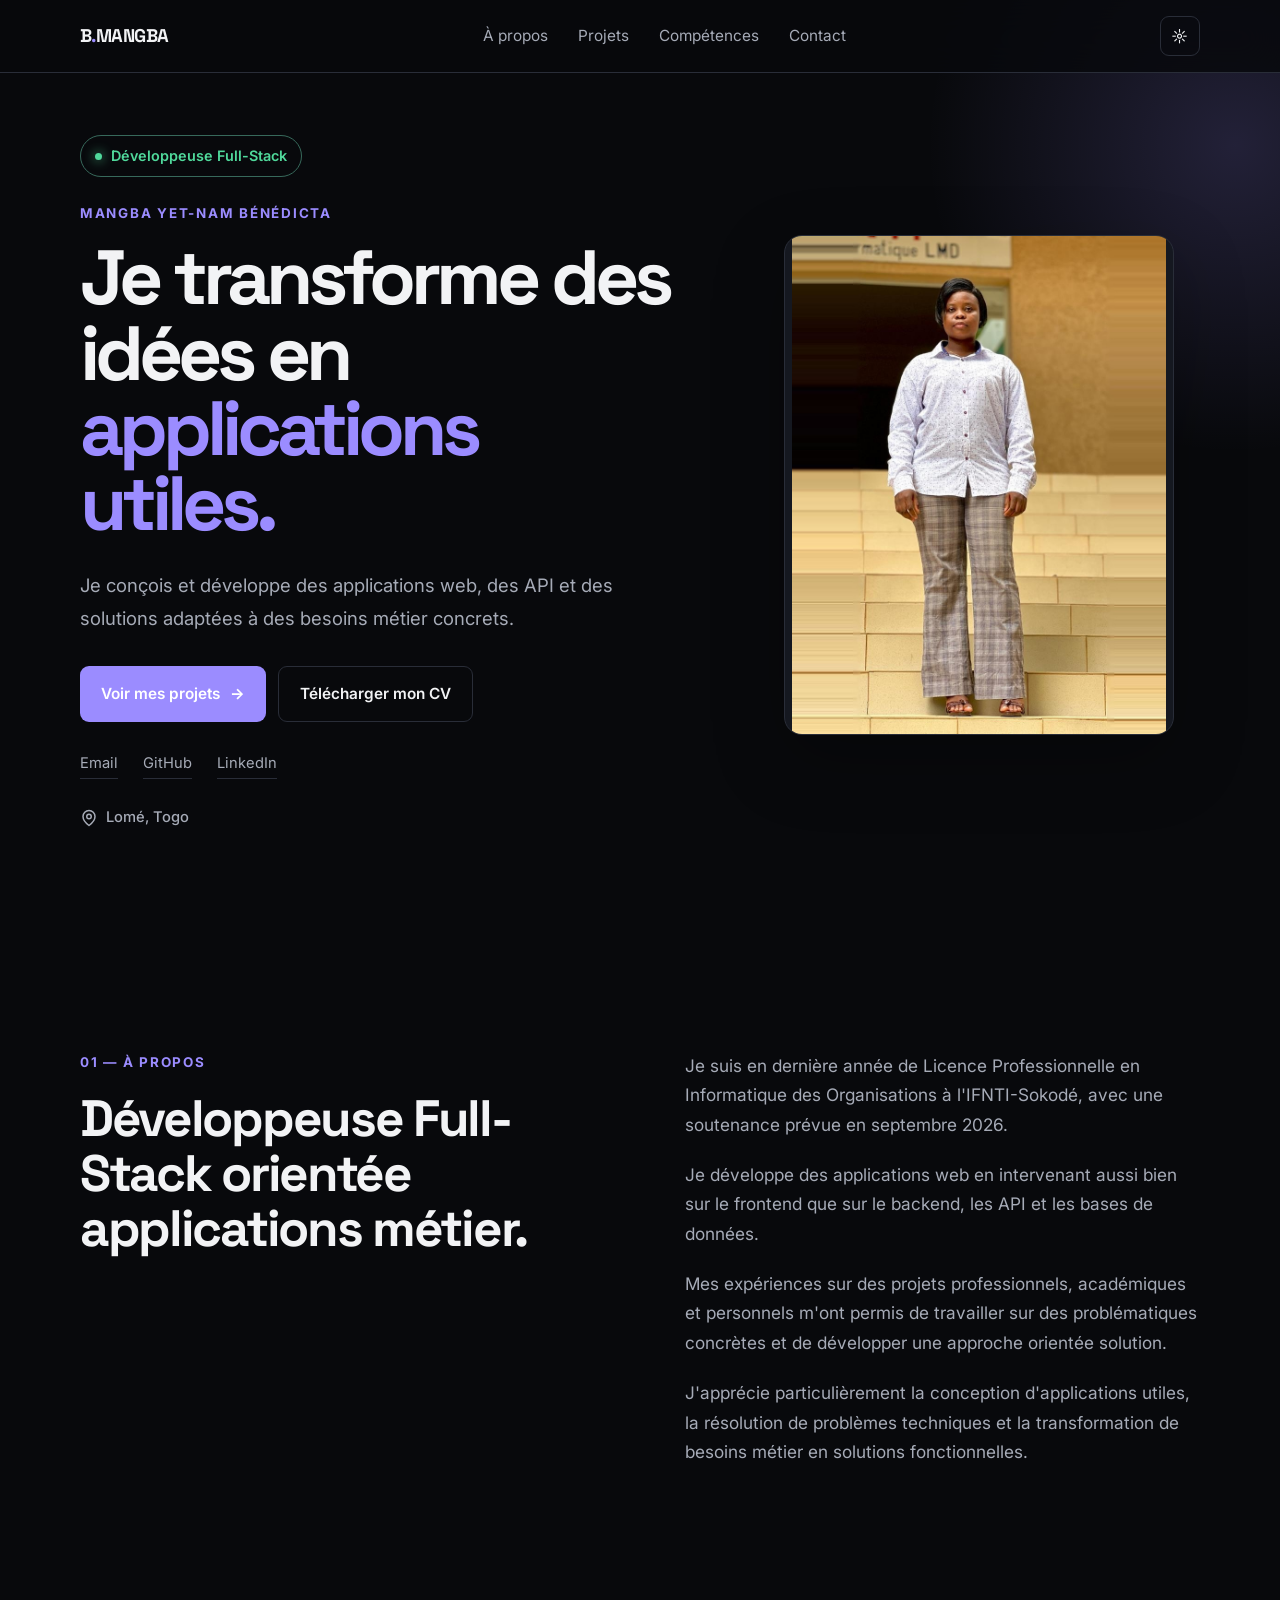
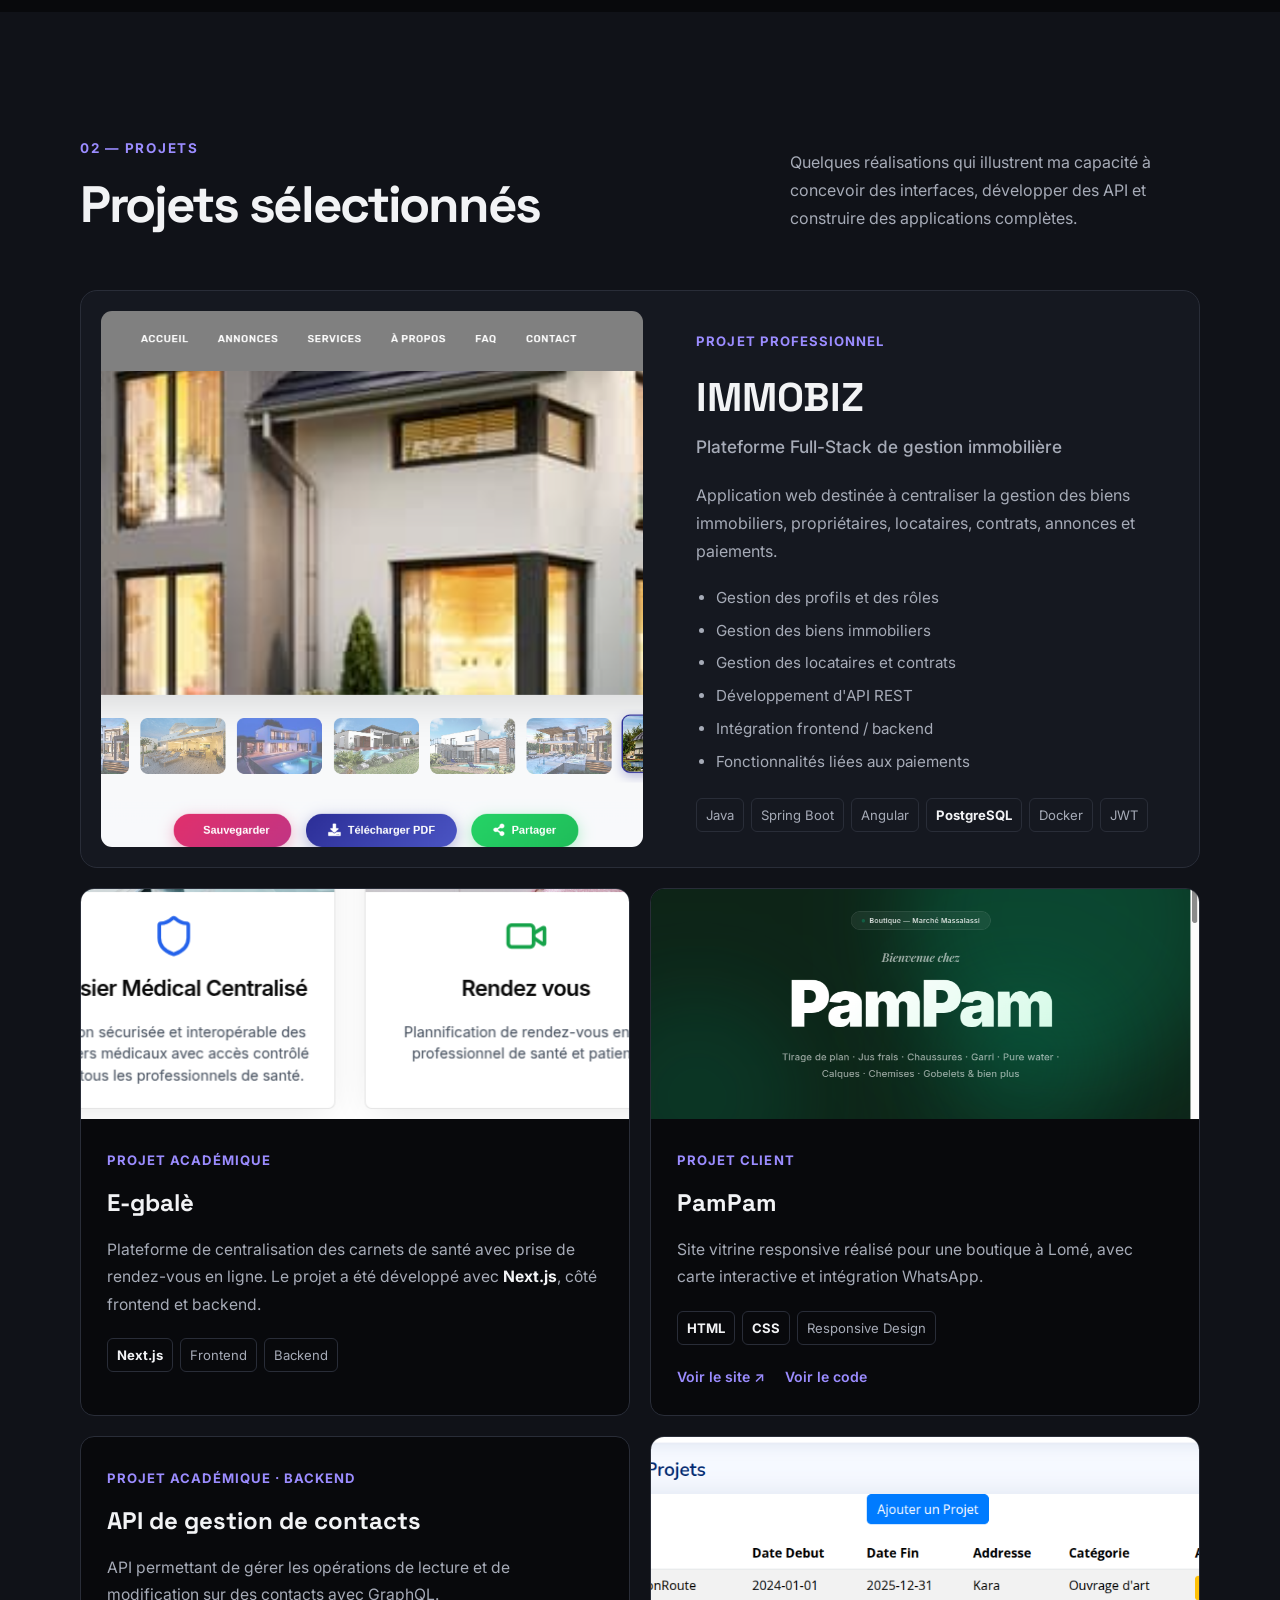
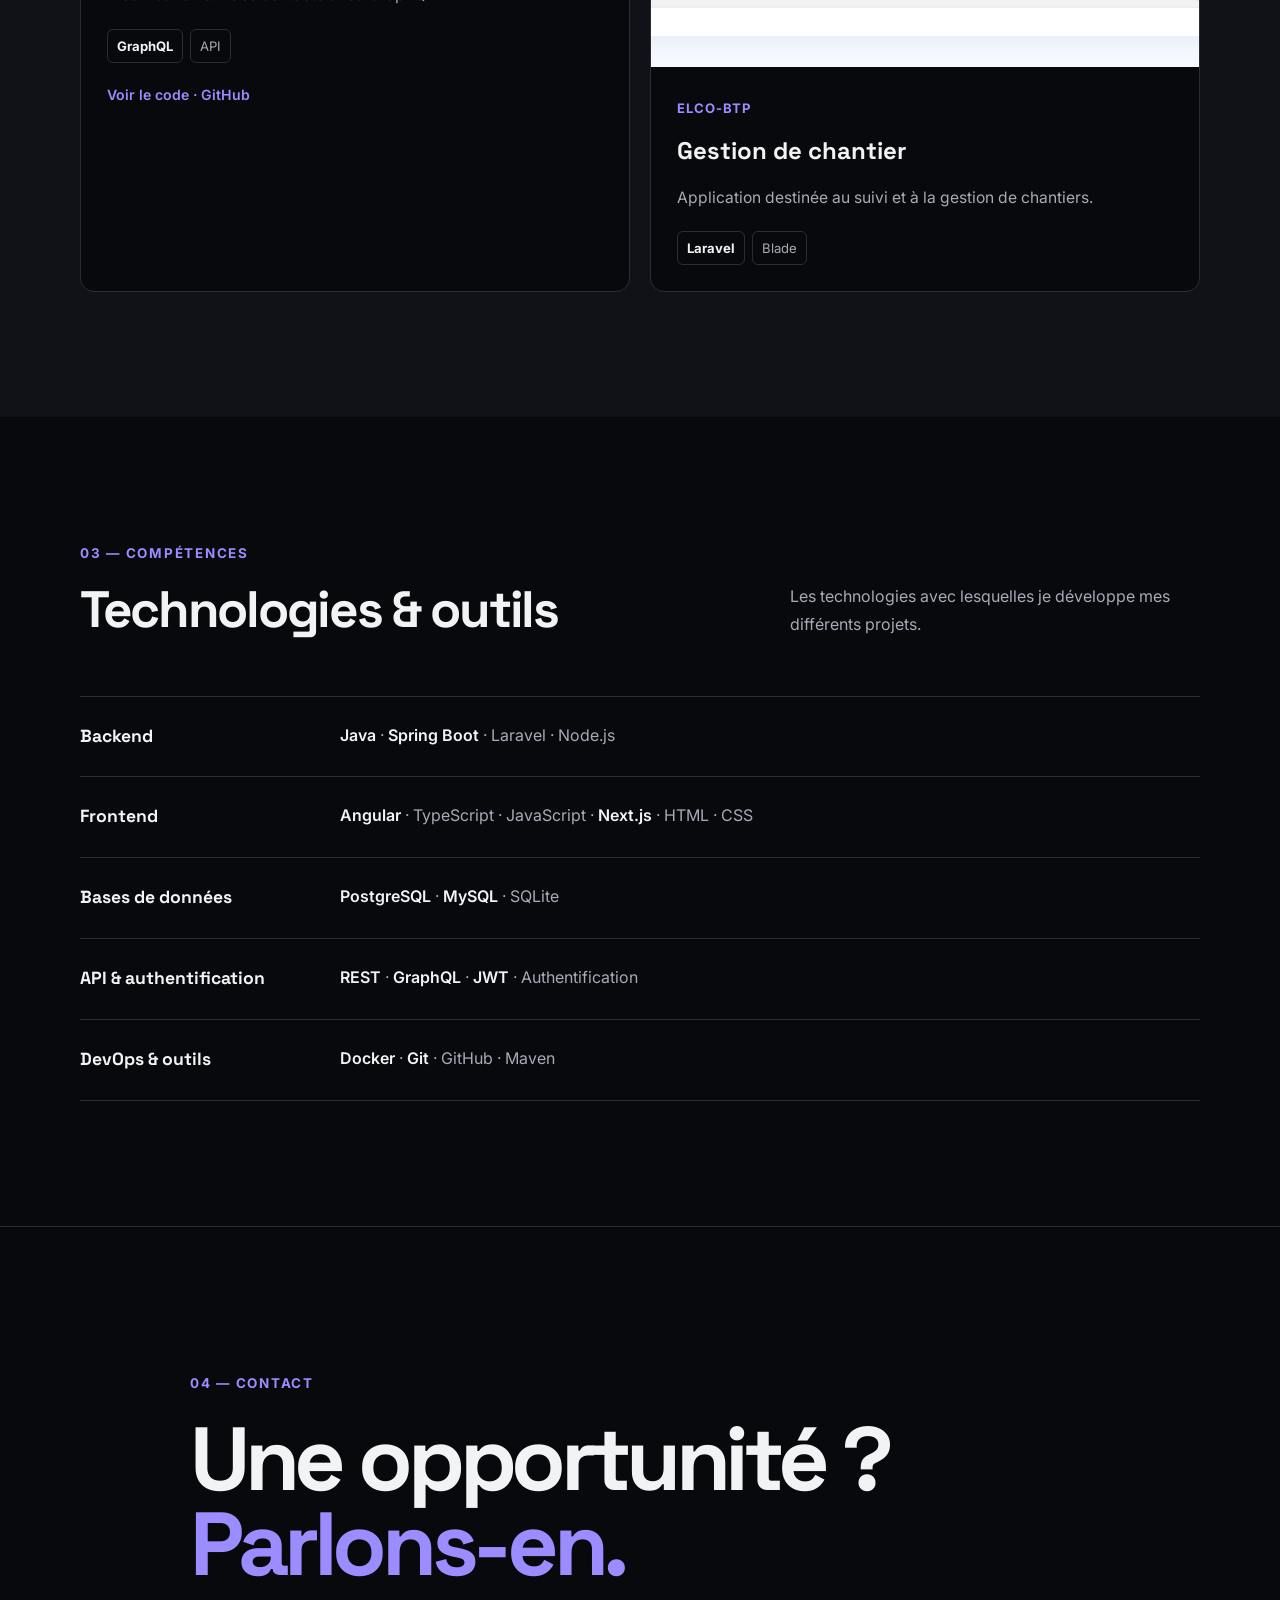
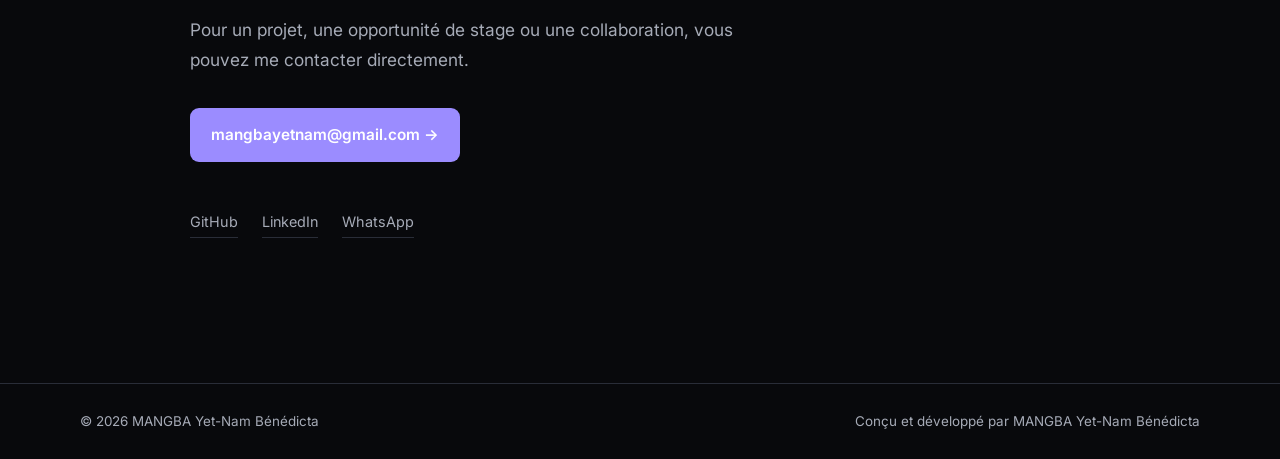
==== commit c1a2bc14: "mise a jour" ====
--- a/index.html
+++ b/index.html
@@ -124,7 +124,7 @@
 
 
         <a
-          href="MANGBA_Yet-Nam_Bénédicta_CV.pdf"
+          href="assets/MANGBA_Yet-Nam_Bénédicta_CV.pdf"
           class="btn ghost"
           download
         >
@@ -195,7 +195,7 @@
       <div class="portrait">
 
         <img
-          src="me.jpeg"
+          src="assets/images/me.jpeg"
           alt="Portrait de MANGBA Yet-Nam Bénédicta"
         >
 
@@ -312,7 +312,7 @@
       <div class="project-visual">
 
         <img
-          src="immobiz.png"
+          src="assets/images/immobiz.png"
           alt="Interface de la plateforme IMMOBIZ"
         >
 
@@ -400,7 +400,7 @@
         <div class="card-image">
 
           <img
-            src="egbale.png"
+            src="assets/images/egbale.png"
             alt="Plateforme E-gbalè"
           >
 
@@ -448,7 +448,7 @@
         <div class="card-image">
 
           <img
-            src="pampam.png"
+            src="assets/images/pampam.png"
             alt="Site vitrine PamPam"
           >
 
@@ -564,7 +564,7 @@
         <div class="card-image">
 
           <img
-            src="chantier.png"
+            src="assets/images/chantier.png"
             alt="Application de gestion de chantier"
           >
 
--- a/style.css
+++ b/style.css
@@ -32,11 +32,14 @@
 }
 
 
+/* =====================================================
+   GLOBAL
+===================================================== */
+
 html {
   scroll-behavior: smooth;
 }
 
-
 body {
   font-family: "Inter", sans-serif;
 
@@ -49,17 +52,15 @@
   font-size: 17px;
 }
 
-
 a {
   color: inherit;
+
   text-decoration: none;
 }
-
 
 button {
   font-family: inherit;
 }
-
 
 .container {
   width: min(1120px, calc(100% - 48px));
@@ -92,7 +93,6 @@
   backdrop-filter: blur(18px);
 }
 
-
 .nav {
   height: 72px;
 
@@ -103,7 +103,6 @@
   justify-content: space-between;
 }
 
-
 .brand {
   font-family: "Space Grotesk", sans-serif;
 
@@ -114,39 +113,33 @@
   letter-spacing: -0.03em;
 }
 
-
 .brand span {
   color: var(--accent);
 }
 
-
 nav {
   display: flex;
 
   gap: 30px;
 }
 
-
 nav a {
-  font-size: 0.92rem;
+  font-size: 0.96rem;
 
   color: var(--muted);
 
   transition: 0.2s;
 }
-
 
 nav a:hover {
   color: var(--text);
 }
 
-
 .nav-actions {
   display: flex;
 
   gap: 9px;
 }
-
 
 .icon-btn {
   width: 40px;
@@ -165,7 +158,6 @@
   font-size: 1rem;
 }
 
-
 .menu-btn {
   display: none;
 }
@@ -188,7 +180,6 @@
 
   overflow: hidden;
 }
-
 
 .hero-orb {
   position: absolute;
@@ -209,7 +200,6 @@
   pointer-events: none;
 }
 
-
 .hero-grid {
   display: grid;
 
@@ -219,7 +209,6 @@
 
   align-items: center;
 }
-
 
 .availability {
   display: inline-flex;
@@ -241,18 +230,19 @@
 
   color: var(--green);
 
-  font-size: 0.86rem;
+  font-size: 0.9rem;
 
   font-weight: 600;
 
   margin-bottom: 25px;
 }
-
 
 .availability i {
   width: 7px;
   height: 7px;
 
+  flex-shrink: 0;
+
   border-radius: 50%;
 
   background: var(--green);
@@ -262,9 +252,43 @@
 }
 
 
+/* =====================================================
+   LOCALISATION
+===================================================== */
+
+.location {
+  display: inline-flex;
+
+  align-items: center;
+
+  gap: 8px;
+
+  margin-top: 26px;
+
+  color: var(--muted);
+
+  font-size: 0.92rem;
+
+  font-weight: 500;
+}
+
+.location-icon {
+  width: 18px;
+  height: 18px;
+
+  flex-shrink: 0;
+
+  color: var(--accent);
+}
+
+
+/* =====================================================
+   HERO TEXT
+===================================================== */
+
 .eyebrow,
 .section-index {
-  font-size: 0.82rem;
+  font-size: 0.84rem;
 
   text-transform: uppercase;
 
@@ -274,7 +298,6 @@
 
   font-weight: 700;
 }
-
 
 .hero h1 {
   font-family: "Space Grotesk", sans-serif;
@@ -289,7 +312,6 @@
 
   max-width: 760px;
 }
-
 
 .hero h1 em,
 .contact-section h2 em {
@@ -298,7 +320,6 @@
   font-style: normal;
 }
 
-
 .hero-text {
   max-width: 650px;
 
@@ -311,7 +332,6 @@
   margin-bottom: 32px;
 }
 
-
 .hero-buttons {
   display: flex;
 
@@ -320,7 +340,6 @@
   flex-wrap: wrap;
 }
 
-
 .btn {
   display: inline-flex;
 
@@ -332,38 +351,33 @@
 
   border-radius: 9px;
 
-  font-size: 0.94rem;
+  font-size: 0.96rem;
 
   font-weight: 600;
 
   transition: 0.2s;
 }
-
 
 .btn:hover {
   transform: translateY(-2px);
 }
 
-
 .primary {
   background: var(--accent);
 
   color: #fff;
 }
 
-
 .ghost {
   border: 1px solid var(--line);
 }
 
-
 .ghost:hover {
   border-color: var(--accent);
 
   color: var(--accent);
 }
 
-
 .hero-links {
   display: flex;
 
@@ -374,9 +388,8 @@
   flex-wrap: wrap;
 }
 
-
 .hero-links a {
-  font-size: 0.88rem;
+  font-size: 0.92rem;
 
   color: var(--muted);
 
@@ -384,7 +397,6 @@
 
   padding-bottom: 2px;
 }
-
 
 .hero-links a:hover {
   color: var(--accent);
@@ -394,70 +406,67 @@
 
 
 /* =====================================================
-   LOCATION
-===================================================== */
-
-.location {
-  display: inline-flex;
+   PHOTO DE PROFIL
+===================================================== */
+
+.portrait-wrap {
+  min-height: 520px;
+
+  position: relative;
+
+  display: flex;
 
   align-items: center;
 
-  gap: 8px;
-
-  margin-top: 24px;
-
-  color: var(--muted);
-
-  font-size: 0.92rem;
-}
-
-
-.location svg {
-  color: var(--accent);
-
-  flex-shrink: 0;
-}
-
-
-/* =====================================================
-   PORTRAIT
-===================================================== */
-
-.portrait-wrap {
-  display: flex;
-
-  align-items: center;
-
   justify-content: center;
 
+  padding: 20px;
+}
+
+
+/*
+  Aucun cercle derrière la photo.
+*/
+
+.portrait-ring {
+  display: none;
+}
+
+.portrait {
+  width: 390px;
+
+  height: 500px;
+
+  border-radius: 18px;
+
+  overflow: hidden;
+
+  border: 1px solid var(--line);
+
+  background: var(--surface2);
+
   position: relative;
-}
-
-
-.portrait {
-  width: 340px;
-  height: 340px;
-
-  border-radius: 14px;
-
-  overflow: hidden;
-
-  border: 1px solid var(--line);
-
-  position: relative;
 
   z-index: 2;
 
   box-shadow:
-    0 25px 80px rgba(0, 0, 0, 0.35);
-}
-
+    0 25px 70px rgba(0, 0, 0, 0.25);
+}
 
 .portrait img {
   width: 100%;
+
   height: 100%;
 
-  object-fit: cover;
+  /*
+    Toute la photo reste visible.
+    Aucune partie du corps ou du visage
+    ne sera coupée.
+  */
+
+  object-fit: contain;
+
+  object-position: center;
 
   display: block;
 }
@@ -471,7 +480,6 @@
   padding: 125px 0;
 }
 
-
 .two-col {
   display: grid;
 
@@ -479,7 +487,6 @@
 
   gap: 90px;
 }
-
 
 .two-col h2,
 .section-head h2 {
@@ -494,15 +501,13 @@
   margin-top: 17px;
 }
 
-
 .body-copy {
   color: var(--muted);
 
   max-width: 600px;
 
-  font-size: 1.06rem;
-}
-
+  font-size: 1.08rem;
+}
 
 .body-copy p {
   margin-bottom: 21px;
@@ -517,7 +522,6 @@
   background: var(--surface);
 }
 
-
 .section-head {
   display: flex;
 
@@ -530,17 +534,15 @@
   margin-bottom: 58px;
 }
 
-
 .section-head > p {
   max-width: 410px;
 
   color: var(--muted);
 
-  font-size: 0.96rem;
+  font-size: 1rem;
 
   line-height: 1.75;
 }
-
 
 .featured-project {
   display: grid;
@@ -560,16 +562,15 @@
   margin-bottom: 20px;
 }
 
-
 .project-visual {
   overflow: hidden;
 
   border-radius: 11px;
 }
 
-
 .project-visual img {
   width: 100%;
+
   height: 100%;
 
   min-height: 340px;
@@ -578,19 +579,17 @@
 
   display: block;
 }
-
 
 .project-info {
   padding: 15px 8px;
 }
 
-
 .label {
   display: inline-block;
 
   color: var(--accent);
 
-  font-size: 0.80rem;
+  font-size: 0.82rem;
 
   font-weight: 700;
 
@@ -600,7 +599,6 @@
 
   line-height: 1.5;
 }
-
 
 .project-info h3 {
   font-family: "Space Grotesk", sans-serif;
@@ -610,9 +608,8 @@
   margin-top: 9px;
 }
 
-
 .project-info h4 {
-  font-size: 1.06rem;
+  font-size: 1.08rem;
 
   color: var(--muted);
 
@@ -621,33 +618,29 @@
   margin-bottom: 19px;
 }
 
-
 .project-info > p {
   color: var(--muted);
 
-  font-size: 0.96rem;
+  font-size: 1rem;
 
   line-height: 1.75;
 
   margin-bottom: 20px;
 }
-
 
 .project-info ul {
   padding-left: 20px;
 
   color: var(--muted);
 
-  font-size: 0.91rem;
+  font-size: 0.95rem;
 
   margin-bottom: 23px;
 }
-
 
 .project-info li {
   margin-bottom: 7px;
 }
-
 
 .project-info strong,
 .card-body strong {
@@ -655,6 +648,10 @@
 }
 
 
+/* =====================================================
+   TECHNOLOGIES
+===================================================== */
+
 .tech {
   display: flex;
 
@@ -663,9 +660,8 @@
   flex-wrap: wrap;
 }
 
-
 .tech span {
-  font-size: 0.80rem;
+  font-size: 0.82rem;
 
   color: var(--muted);
 
@@ -675,7 +671,6 @@
 
   border-radius: 6px;
 }
-
 
 .tech span b {
   color: var(--text);
@@ -694,7 +689,6 @@
   gap: 20px;
 }
 
-
 .project-card {
   border: 1px solid var(--line);
 
@@ -706,7 +700,6 @@
 
   transition: 0.25s;
 }
-
 
 .project-card:hover {
   transform: translateY(-4px);
@@ -719,34 +712,30 @@
     );
 }
 
-
 .card-image {
   height: 230px;
 
   overflow: hidden;
 }
 
-
 .card-image img {
   width: 100%;
+
   height: 100%;
 
   object-fit: cover;
 
   display: block;
 }
-
 
 .card-body {
   padding: 26px;
 }
 
-
 .card-body.no-image {
   min-height: 285px;
 }
 
-
 .card-body h3 {
   font-family: "Space Grotesk", sans-serif;
 
@@ -755,17 +744,15 @@
   margin: 9px 0 12px;
 }
 
-
 .card-body p {
   color: var(--muted);
 
-  font-size: 0.94rem;
+  font-size: 0.98rem;
 
   line-height: 1.75;
 
   margin-bottom: 20px;
 }
-
 
 .card-links {
   display: flex;
@@ -777,9 +764,8 @@
   flex-wrap: wrap;
 }
 
-
 .card-links a {
-  font-size: 0.86rem;
+  font-size: 0.88rem;
 
   color: var(--accent);
 
@@ -797,7 +783,6 @@
   margin-top: 55px;
 }
 
-
 .skill-list > div {
   display: grid;
 
@@ -810,20 +795,17 @@
   border-bottom: 1px solid var(--line);
 }
 
-
 .skill-list strong {
   font-family: "Space Grotesk", sans-serif;
 
-  font-size: 1.08rem;
-}
-
+  font-size: 1.1rem;
+}
 
 .skill-list span {
   color: var(--muted);
 
   font-size: 1rem;
 }
-
 
 .skill-list span b {
   color: var(--text);
@@ -842,12 +824,10 @@
   border-top: 1px solid var(--line);
 }
 
-
 .contact-inner {
   max-width: 900px;
 }
 
-
 .contact-section h2 {
   font-family: "Space Grotesk", sans-serif;
 
@@ -860,19 +840,17 @@
   margin: 22px 0 28px;
 }
 
-
 .contact-section > div > p:not(.section-index) {
   max-width: 600px;
 
   color: var(--muted);
 
-  font-size: 1.06rem;
+  font-size: 1.08rem;
 
   line-height: 1.75;
 
   margin-bottom: 32px;
 }
-
 
 .contact-bottom {
   display: flex;
@@ -884,9 +862,9 @@
   margin-top: 48px;
 }
 
-
-.contact-bottom a {
-  font-size: 0.88rem;
+.contact-bottom a,
+.contact-bottom span {
+  font-size: 0.9rem;
 
   color: var(--muted);
 
@@ -894,7 +872,6 @@
 
   padding-bottom: 3px;
 }
-
 
 .contact-bottom a:hover {
   color: var(--accent);
@@ -913,7 +890,6 @@
   padding: 26px 0;
 }
 
-
 footer .container {
   display: flex;
 
@@ -923,7 +899,7 @@
 
   color: var(--muted);
 
-  font-size: 0.82rem;
+  font-size: 0.84rem;
 }
 
 
@@ -937,11 +913,9 @@
     display: none;
   }
 
-
   .menu-btn {
     display: block;
   }
-
 
   nav.open {
     display: flex;
@@ -972,16 +946,22 @@
   }
 
 
+  /* PHOTO TABLETTE */
+
   .portrait-wrap {
     order: -1;
 
-    height: 360px;
-  }
-
+    min-height: 460px;
+
+    padding: 15px;
+  }
 
   .portrait {
-    width: 300px;
-    height: 300px;
+    width: 330px;
+
+    height: 430px;
+
+    border-radius: 16px;
   }
 
 
@@ -989,21 +969,17 @@
     grid-template-columns: 1fr;
   }
 
-
   .section-head {
     display: block;
   }
 
-
   .section-head > p {
     margin-top: 20px;
   }
 
-
   .skill-list > div {
     grid-template-columns: 180px 1fr;
   }
-
 }
 
 
@@ -1017,154 +993,196 @@
     font-size: 16px;
   }
 
-
   .container {
     width: calc(100% - 32px);
   }
 
 
+  /* HEADER */
+
+  .nav {
+    height: 66px;
+  }
+
+
+  /* HERO */
+
   .hero {
-    padding-top: 110px;
-  }
-
+    padding-top: 105px;
+
+    padding-bottom: 70px;
+  }
+
+  .hero-grid {
+    gap: 35px;
+  }
 
   .hero h1 {
     font-size: 2.8rem;
   }
 
-
   .hero-text {
-    font-size: 1.04rem;
-  }
-
-
-  .hero-grid {
-    gap: 35px;
-  }
-
+    font-size: 1.05rem;
+  }
+
+
+  /* PHOTO MOBILE */
 
   .portrait-wrap {
-    height: 280px;
-  }
-
+    min-height: auto;
+
+    padding: 10px 0 30px;
+  }
 
   .portrait {
-    width: 230px;
-    height: 230px;
-
-    border-radius: 12px;
-  }
-
+    width: min(100%, 320px);
+
+    height: 410px;
+
+    border-radius: 14px;
+  }
+
+  .portrait img {
+    object-fit: contain;
+
+    object-position: center;
+  }
+
+
+  /* LOCALISATION */
 
   .location {
+    font-size: 0.9rem;
+
     margin-top: 22px;
-
-    font-size: 0.9rem;
-  }
-
+  }
+
+
+  /* SECTIONS */
 
   .section {
     padding: 85px 0;
   }
 
-
   .two-col {
     gap: 45px;
   }
-
 
   .two-col h2,
   .section-head h2 {
     font-size: 2.3rem;
   }
 
-
   .body-copy {
     font-size: 1rem;
   }
 
 
+  /* PROJECT FEATURED */
+
   .featured-project {
     padding: 12px;
   }
 
-
   .project-visual img {
     min-height: 210px;
   }
 
-
   .project-info {
     padding: 15px 5px 10px;
   }
 
-
   .project-info h3 {
     font-size: 2rem;
   }
 
-
   .project-info > p {
     font-size: 0.95rem;
   }
 
-
   .project-info ul {
-    font-size: 0.90rem;
-  }
-
+    font-size: 0.9rem;
+  }
+
+
+  /* PROJECT GRID */
 
   .project-grid {
     grid-template-columns: 1fr;
   }
 
-
   .card-image {
     height: 210px;
   }
 
-
   .card-body {
     padding: 24px;
   }
 
-
   .card-body p {
     font-size: 0.94rem;
   }
 
 
+  /* SKILLS */
+
   .skill-list > div {
     grid-template-columns: 1fr;
 
     gap: 7px;
   }
 
-
   .skill-list span {
     font-size: 0.96rem;
   }
 
 
+  /* CONTACT */
+
   .contact-section {
     padding: 105px 0;
   }
 
-
   .contact-section h2 {
     font-size: 3.2rem;
   }
 
-
   .contact-section > div > p:not(.section-index) {
     font-size: 1rem;
   }
 
 
+  /* FOOTER */
+
   footer .container {
     flex-direction: column;
 
     gap: 8px;
   }
-
-}
+}
+
+
+/* =====================================================
+   PETITS ÉCRANS
+===================================================== */
+
+@media (max-width: 380px) {
+
+  .container {
+    width: calc(100% - 24px);
+  }
+
+  .hero h1 {
+    font-size: 2.45rem;
+  }
+
+  .portrait {
+    width: 100%;
+
+    height: 380px;
+  }
+
+  .contact-section h2 {
+    font-size: 2.8rem;
+  }
+}
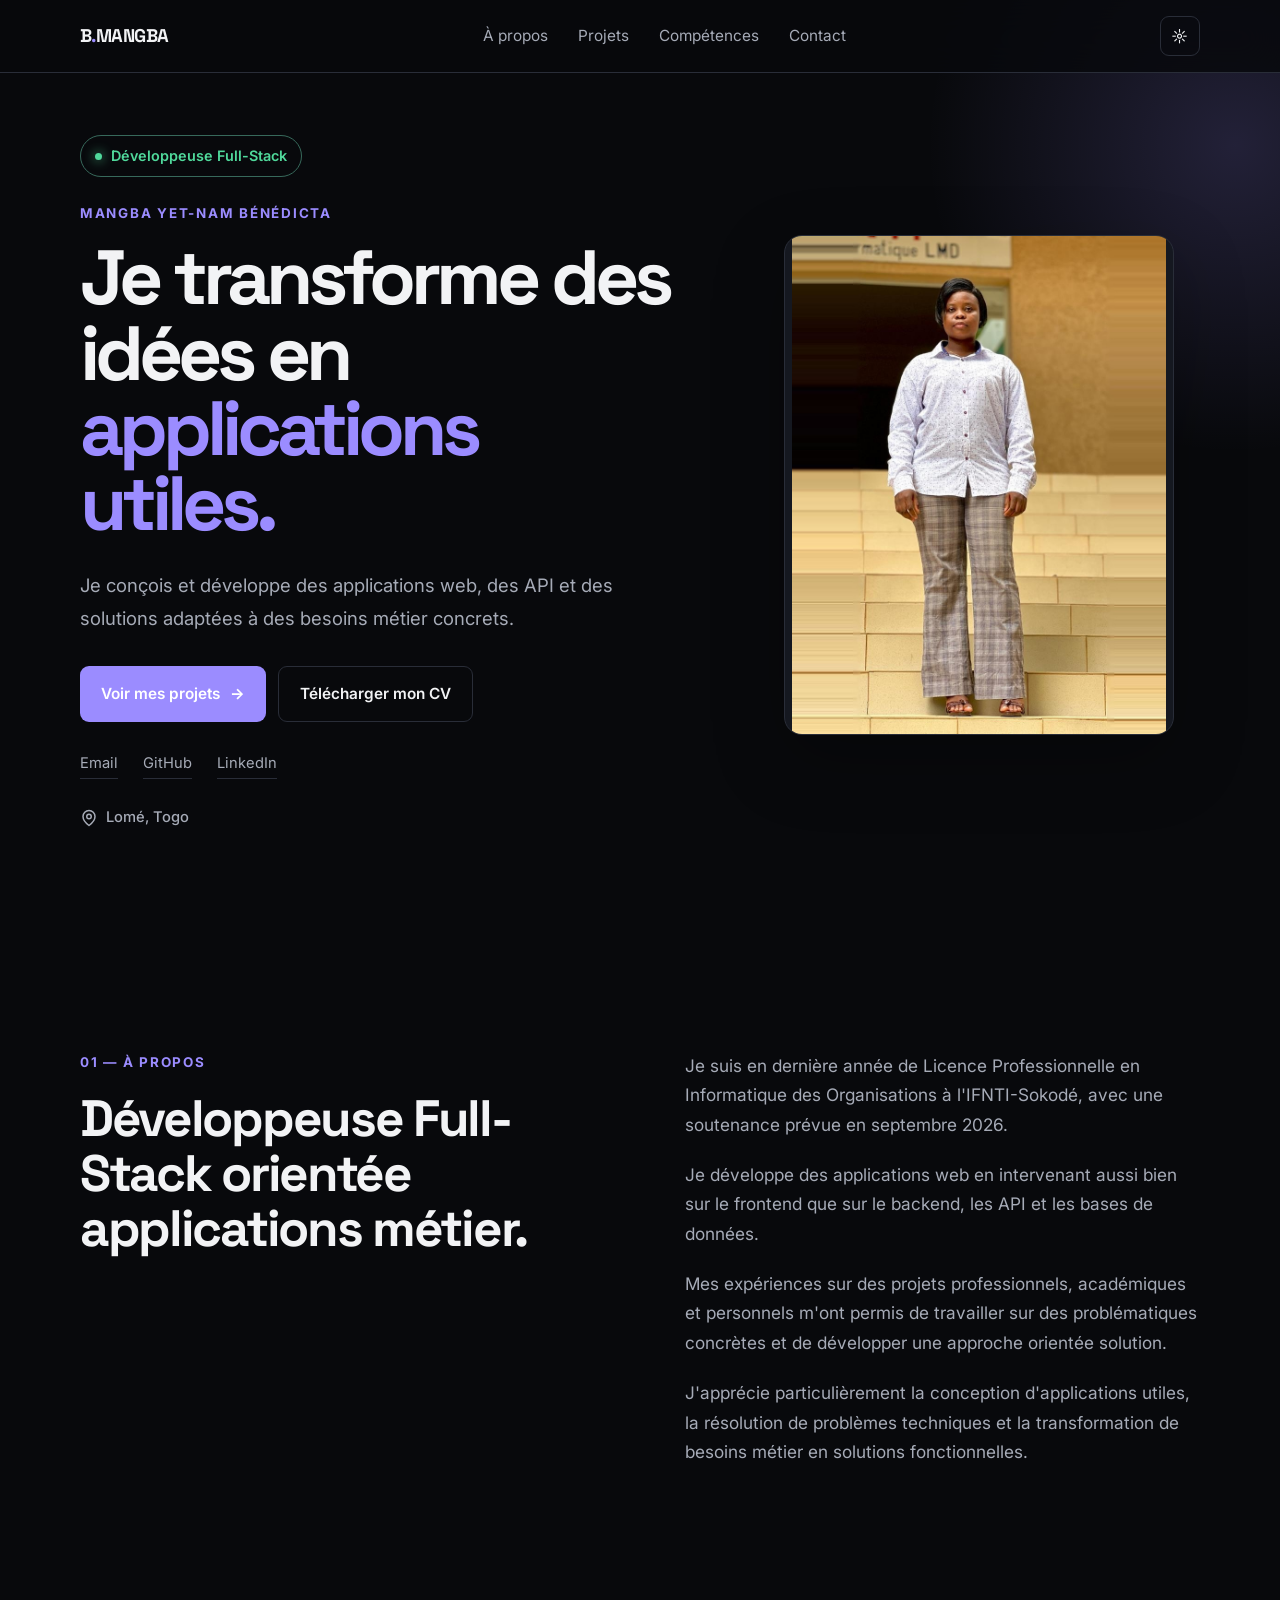
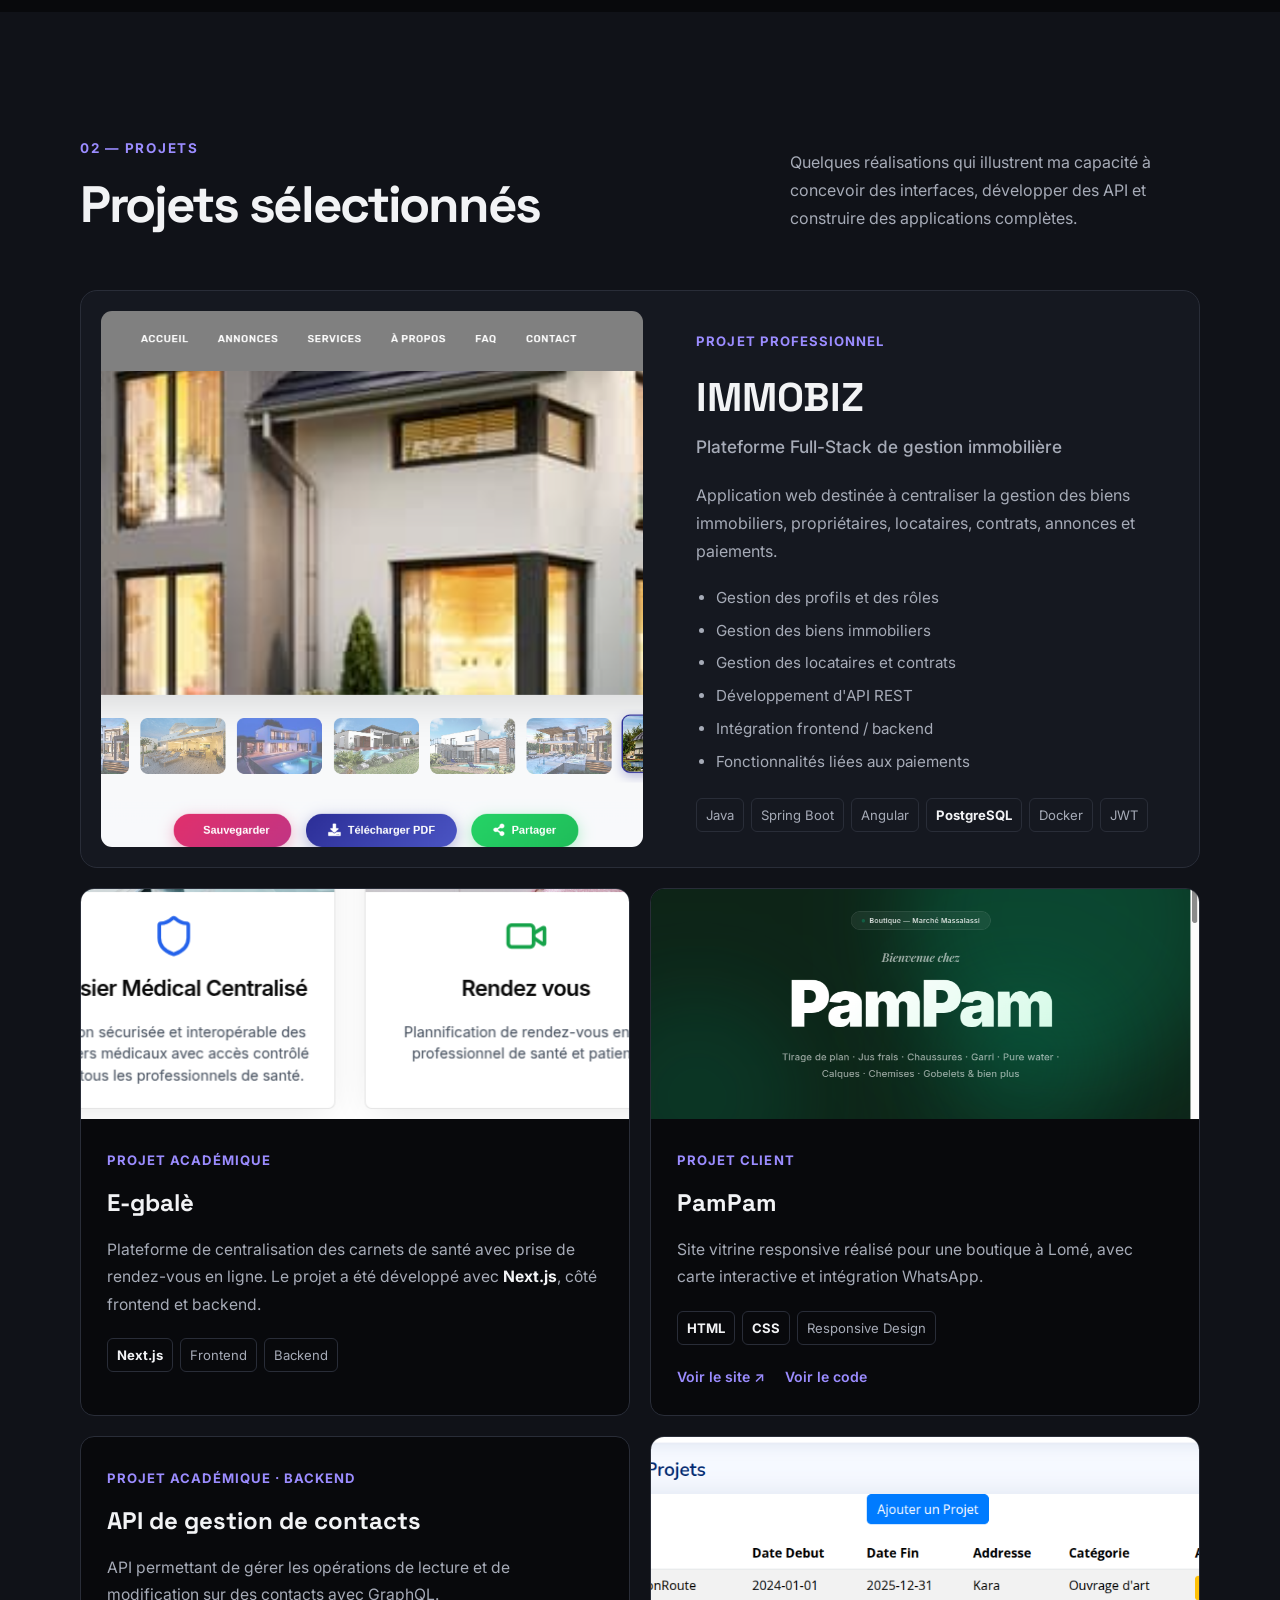
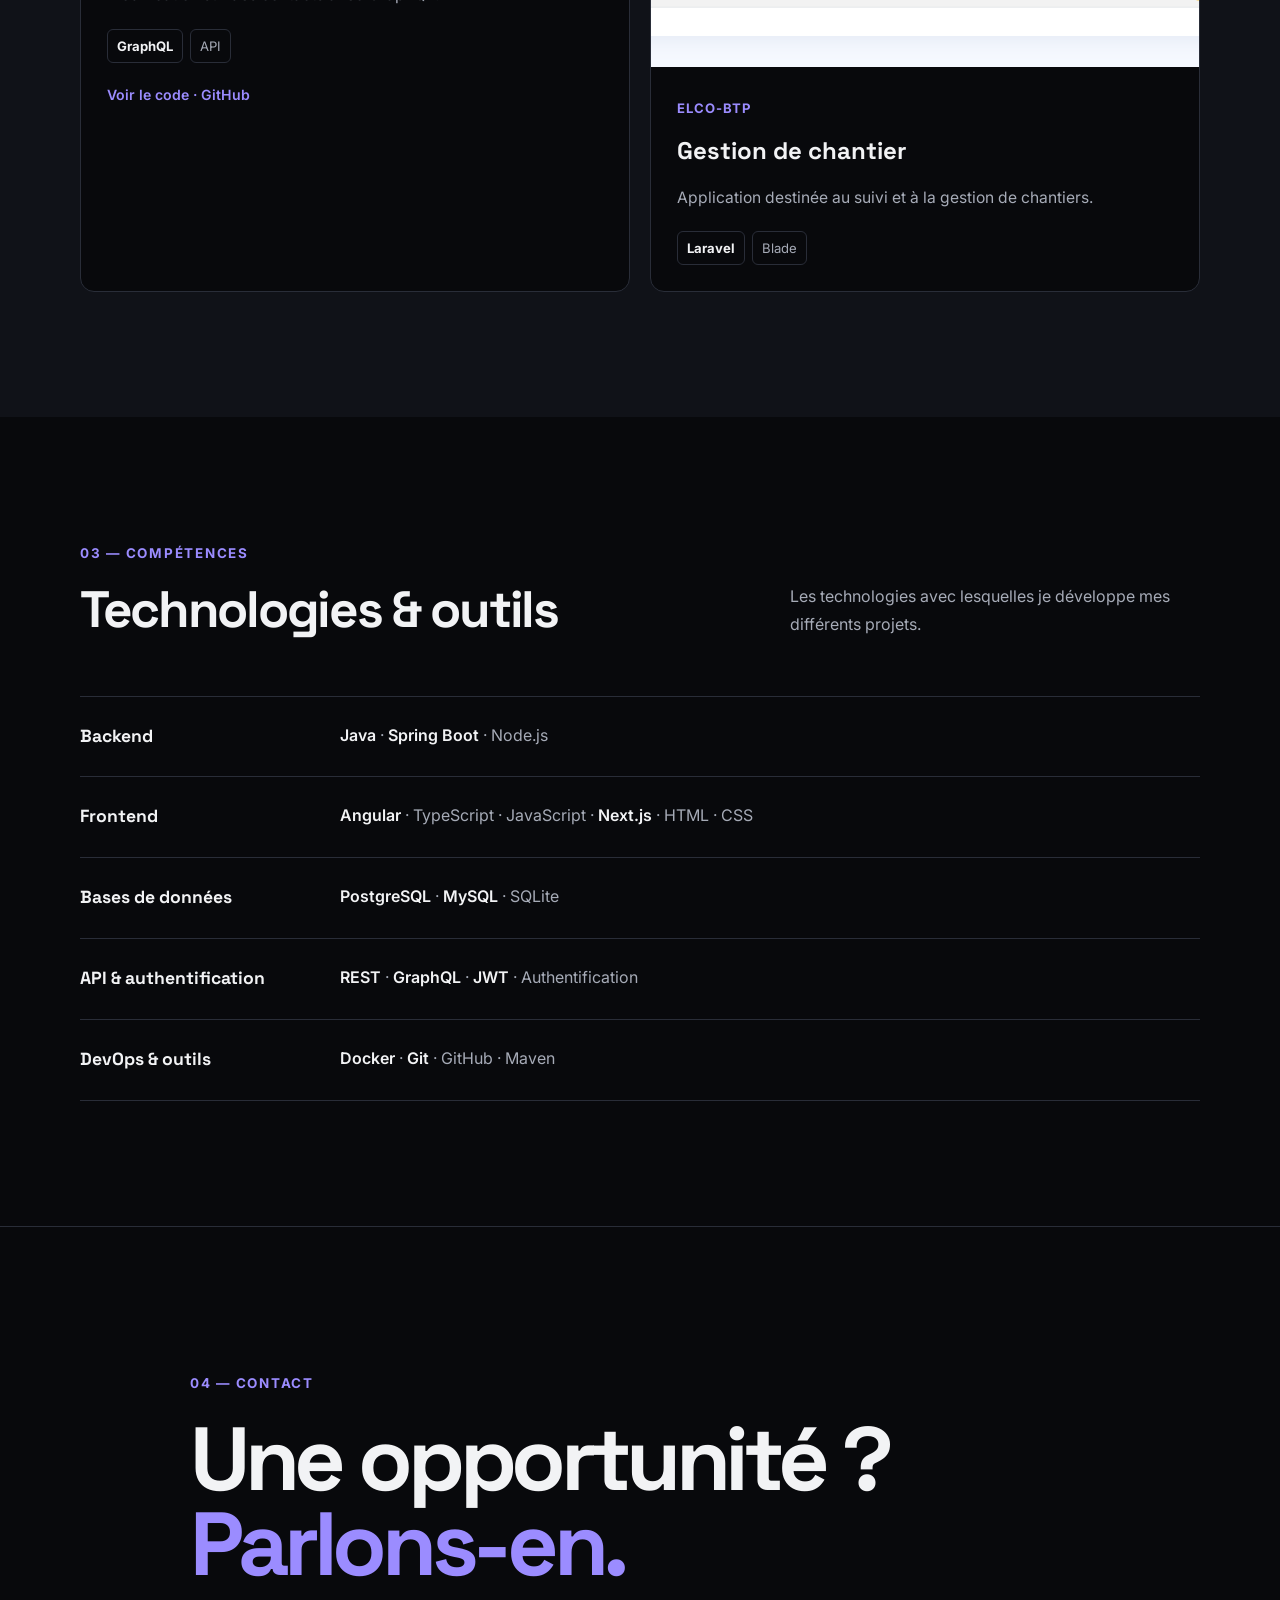
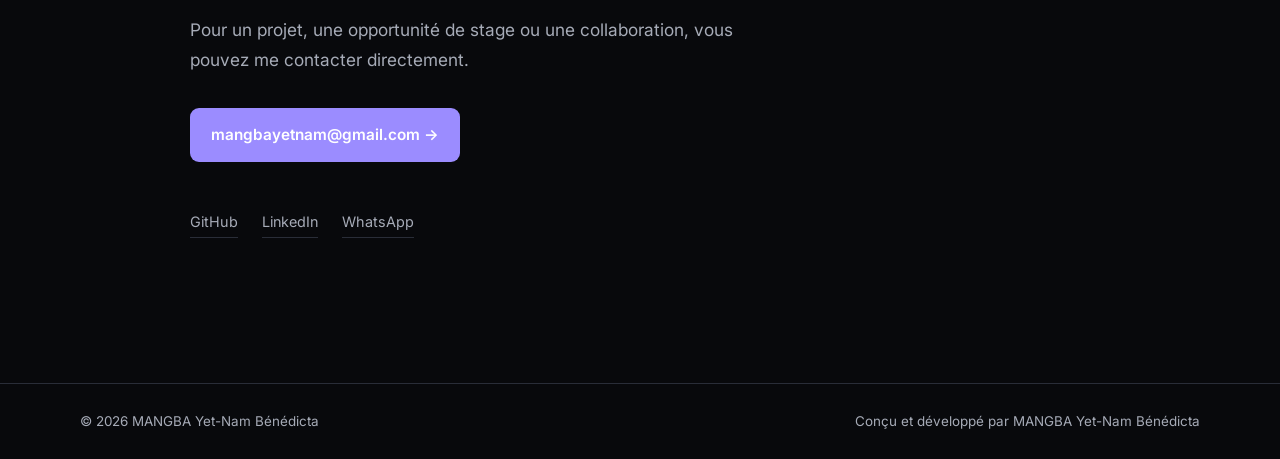
==== commit 1a3f075a: "mise a jour" ====
--- a/index.html
+++ b/index.html
@@ -652,7 +652,7 @@
 
         <span>
           <b>Java</b> · <b>Spring Boot</b> ·
-          Laravel · Node.js
+          Node.js
         </span>
 
       </div>
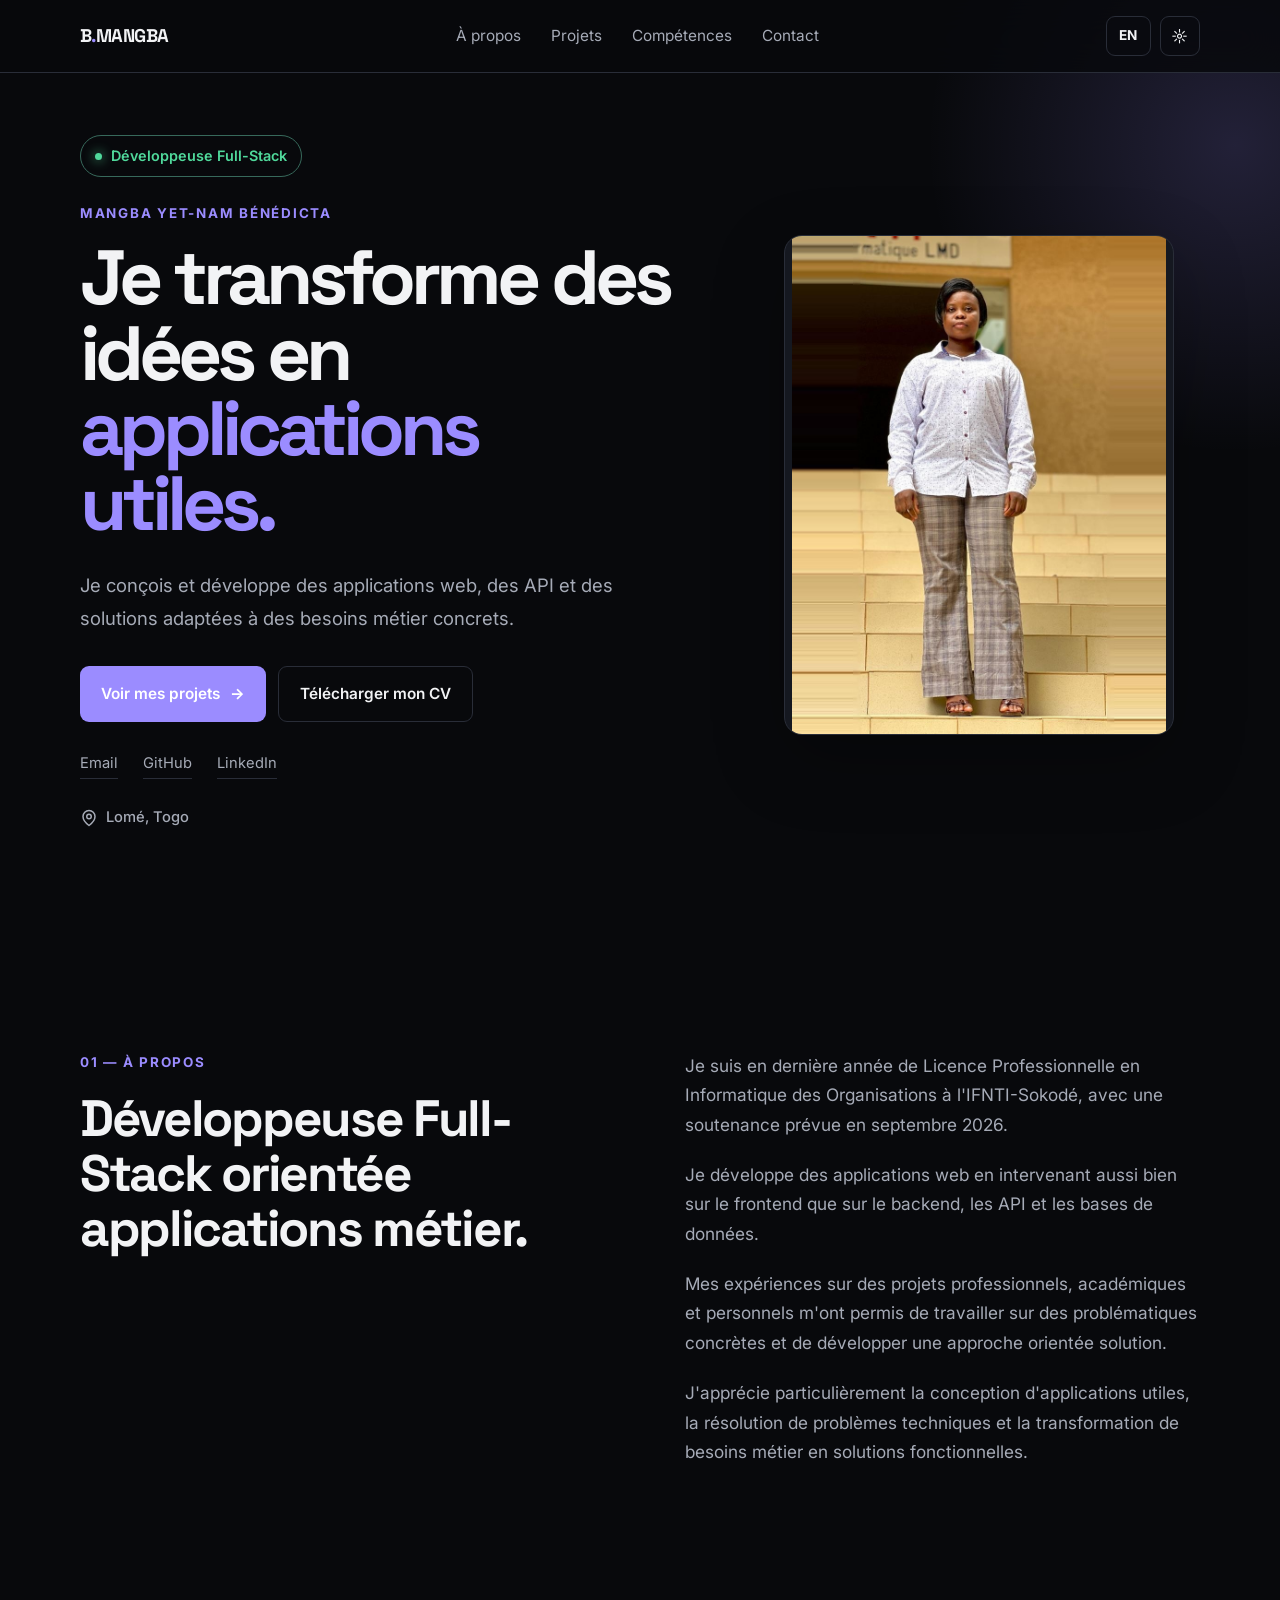
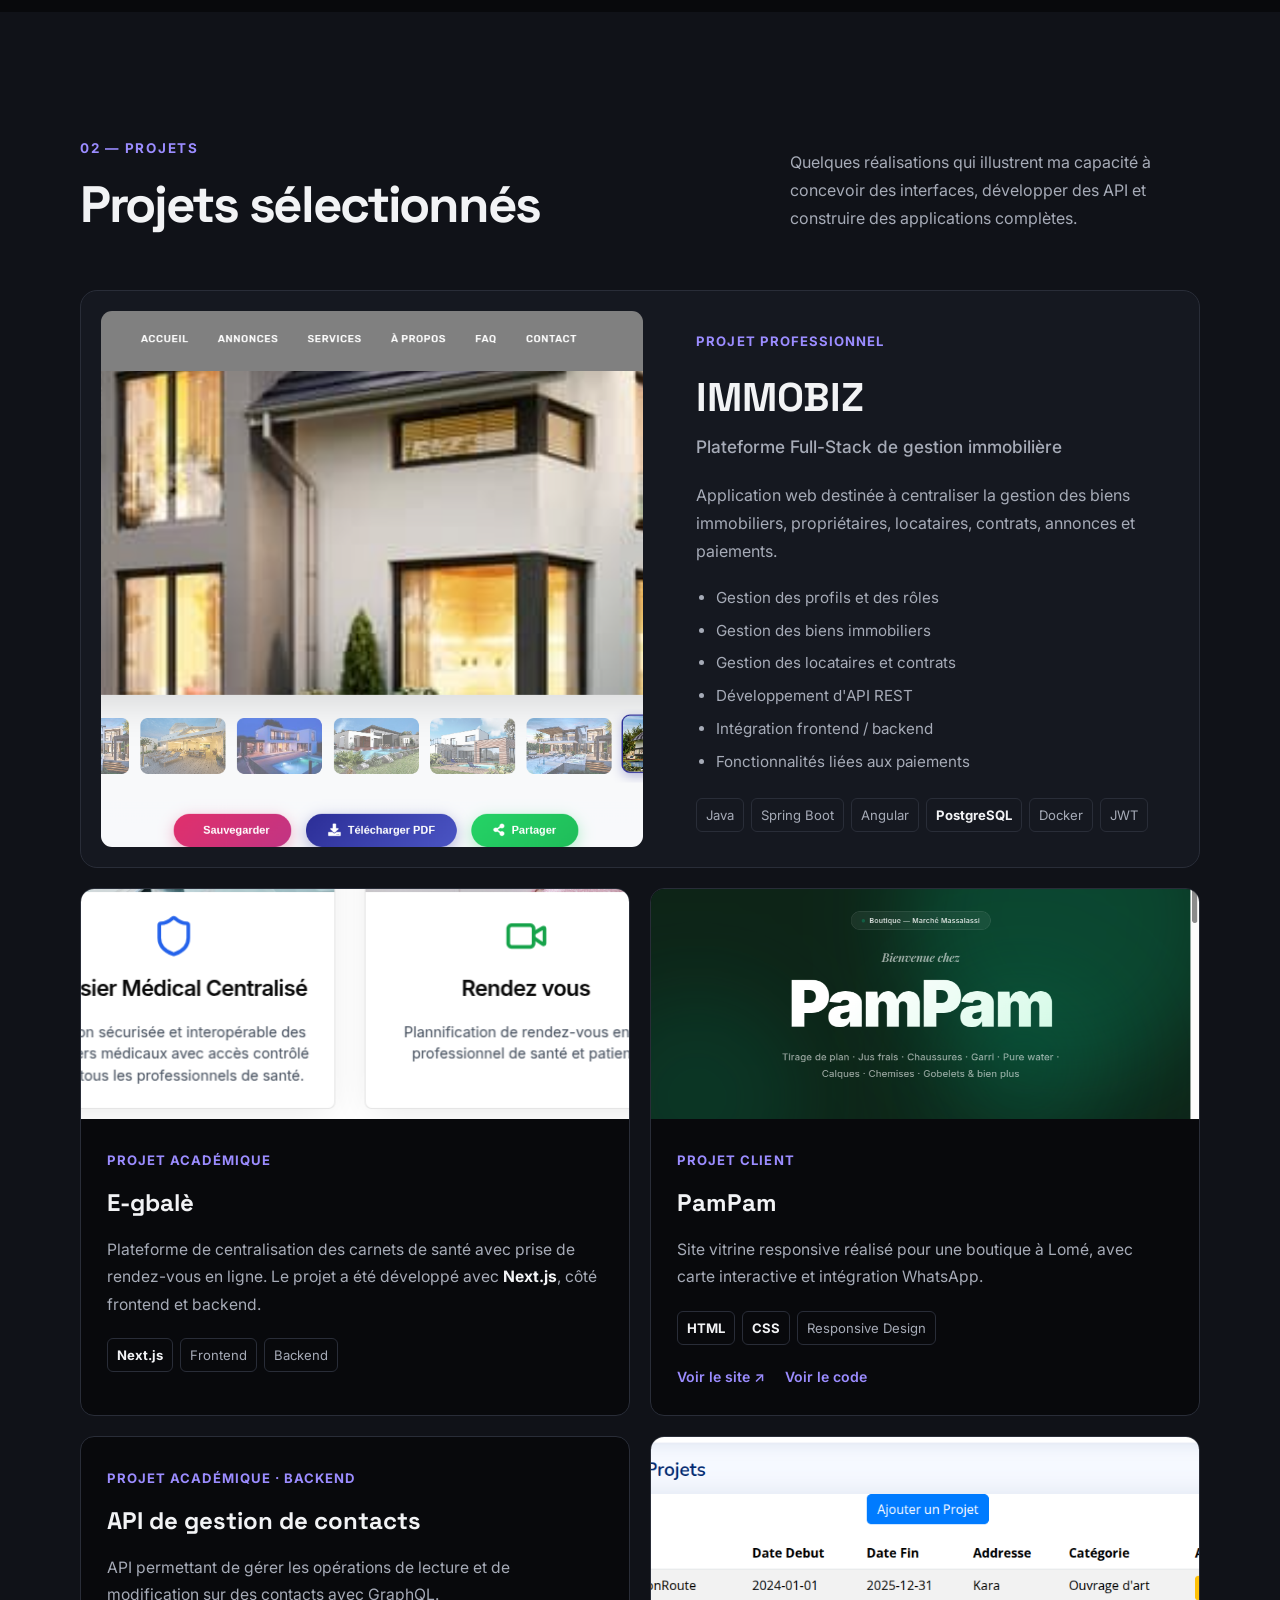
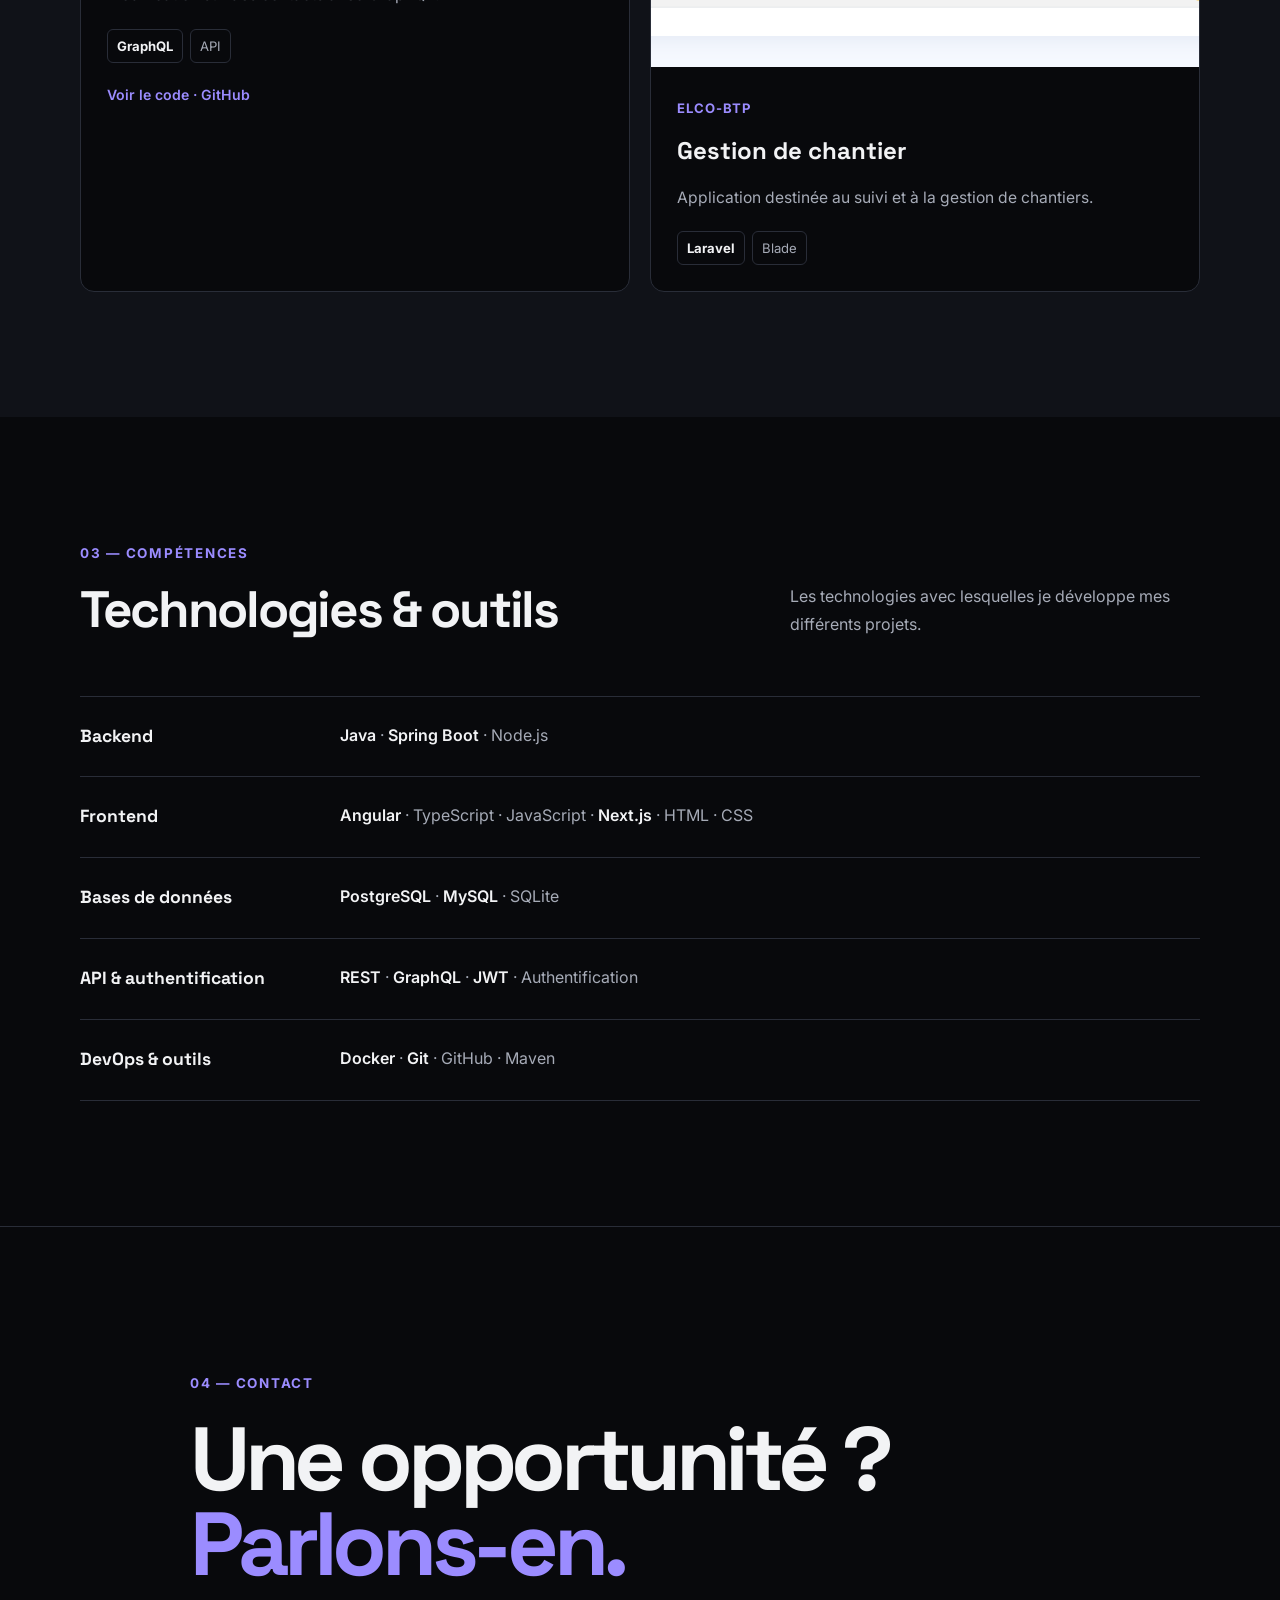
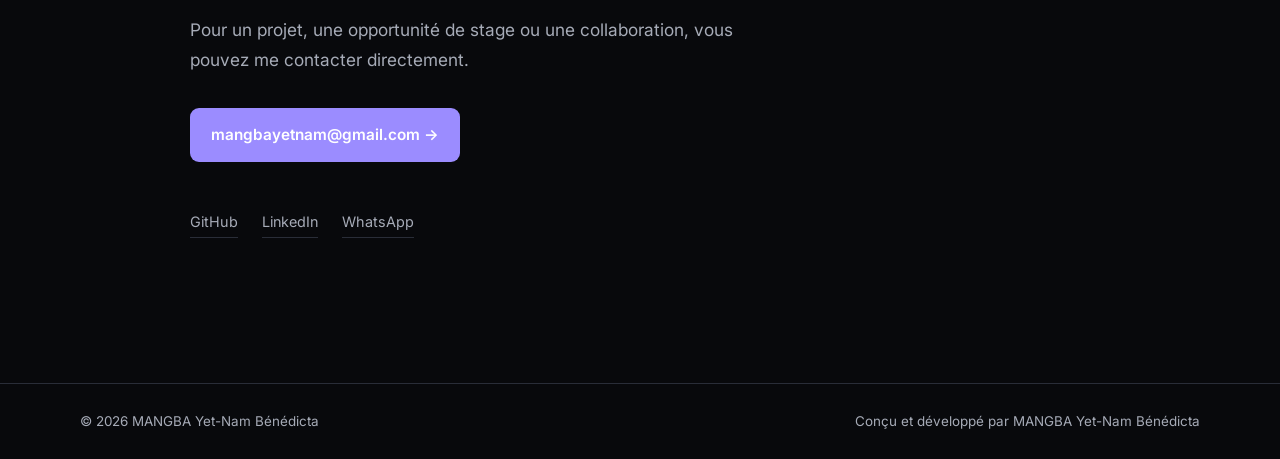
==== commit 44712474: "ajout de traduction" ====
--- a/index.html
+++ b/index.html
@@ -12,6 +12,9 @@
 
   <title>MANGBA Yet-Nam Bénédicta — Développeuse Full-Stack</title>
 
+  <link rel="alternate" hreflang="fr" href="index.html">
+  <link rel="alternate" hreflang="en" href="index.en.html">
+
   <link rel="preconnect" href="https://fonts.googleapis.com">
   <link rel="preconnect" href="https://fonts.gstatic.com" crossorigin>
 
@@ -47,6 +50,15 @@
     </nav>
 
     <div class="nav-actions">
+
+      <a
+        href="index.en.html"
+        class="lang-switch"
+        aria-label="Passer à la version anglaise"
+        hreflang="en"
+      >
+        EN
+      </a>
 
       <button
         id="themeToggle"
--- a/style.css
+++ b/style.css
@@ -164,6 +164,47 @@
 
 
 /* =====================================================
+   LANGUAGE SWITCHER
+===================================================== */
+
+.lang-switch {
+  display: inline-flex;
+
+  align-items: center;
+
+  justify-content: center;
+
+  height: 40px;
+
+  padding: 0 12px;
+
+  border: 1px solid var(--line);
+
+  background: transparent;
+
+  color: var(--text);
+
+  border-radius: 9px;
+
+  cursor: pointer;
+
+  font-size: 0.85rem;
+
+  font-weight: 700;
+
+  letter-spacing: 0.04em;
+
+  transition: 0.2s;
+}
+
+.lang-switch:hover {
+  border-color: var(--accent);
+
+  color: var(--accent);
+}
+
+
+/* =====================================================
    HERO
 ===================================================== */
 
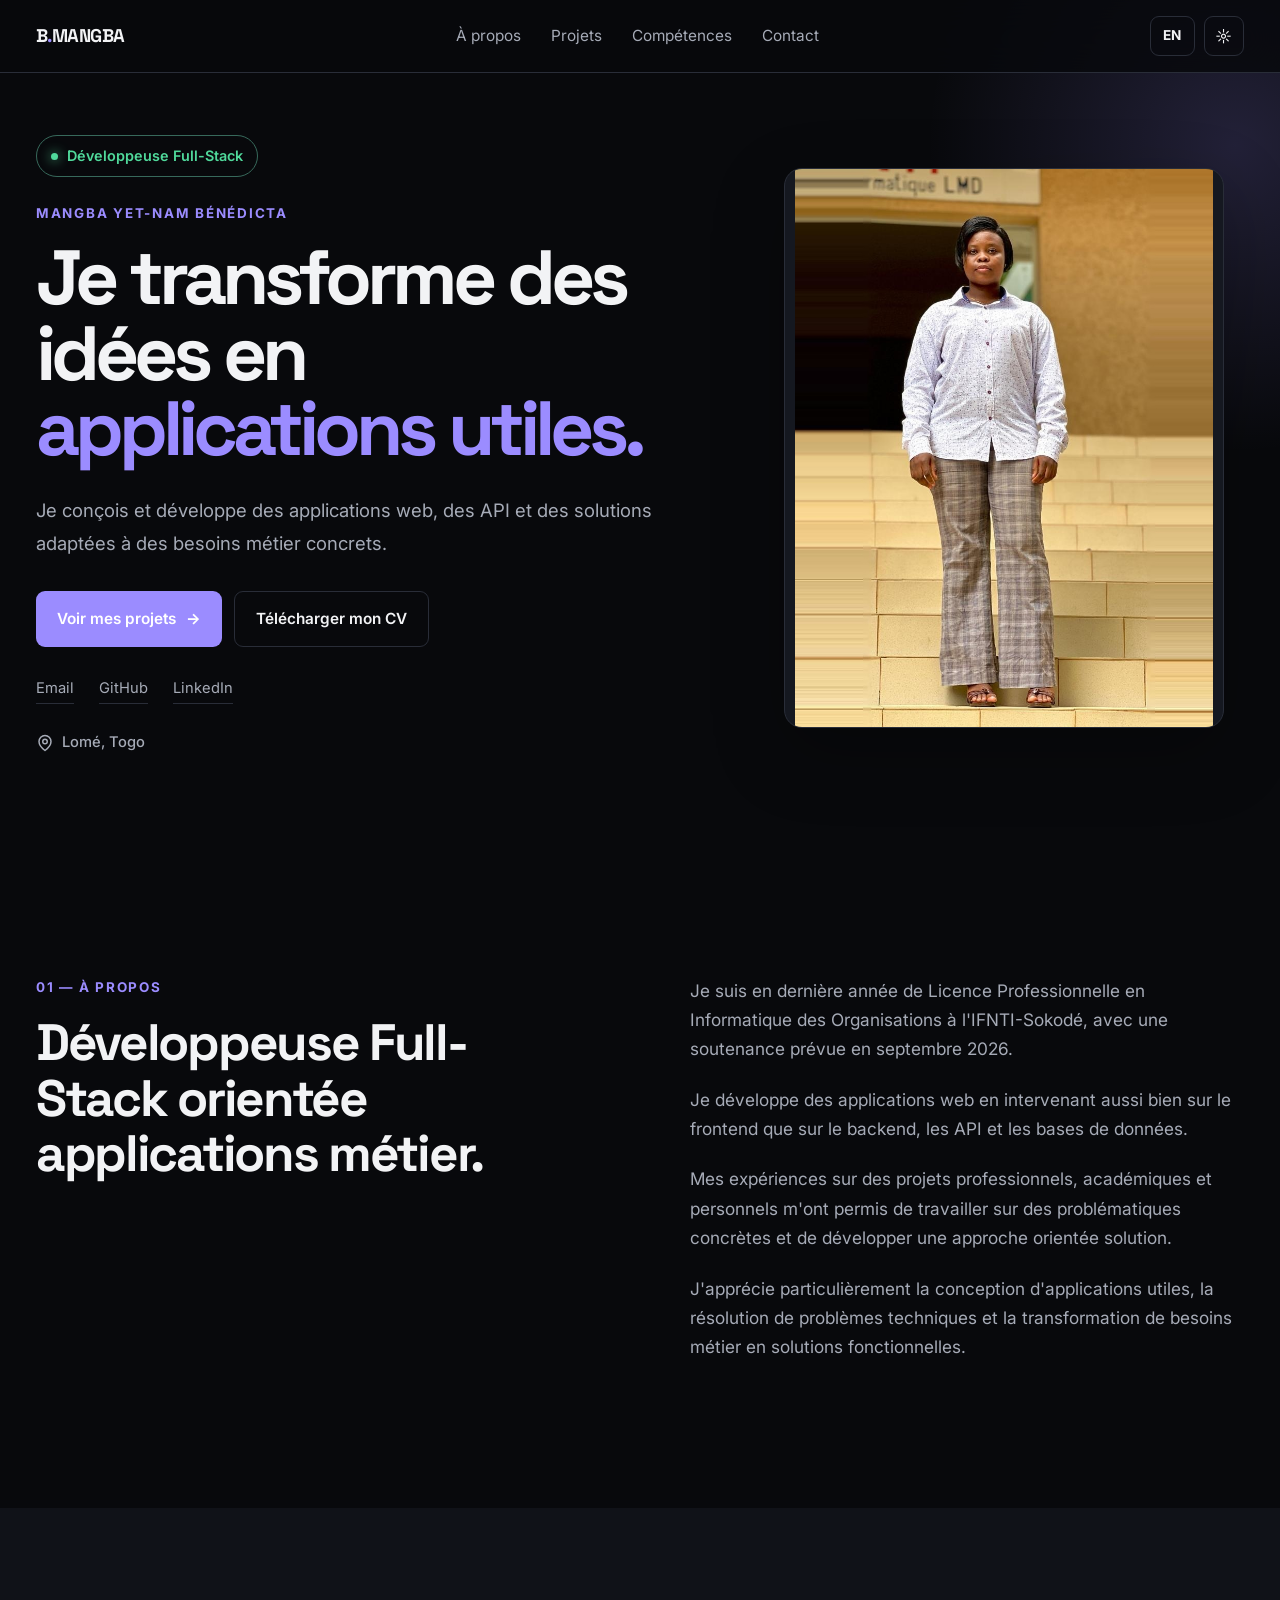
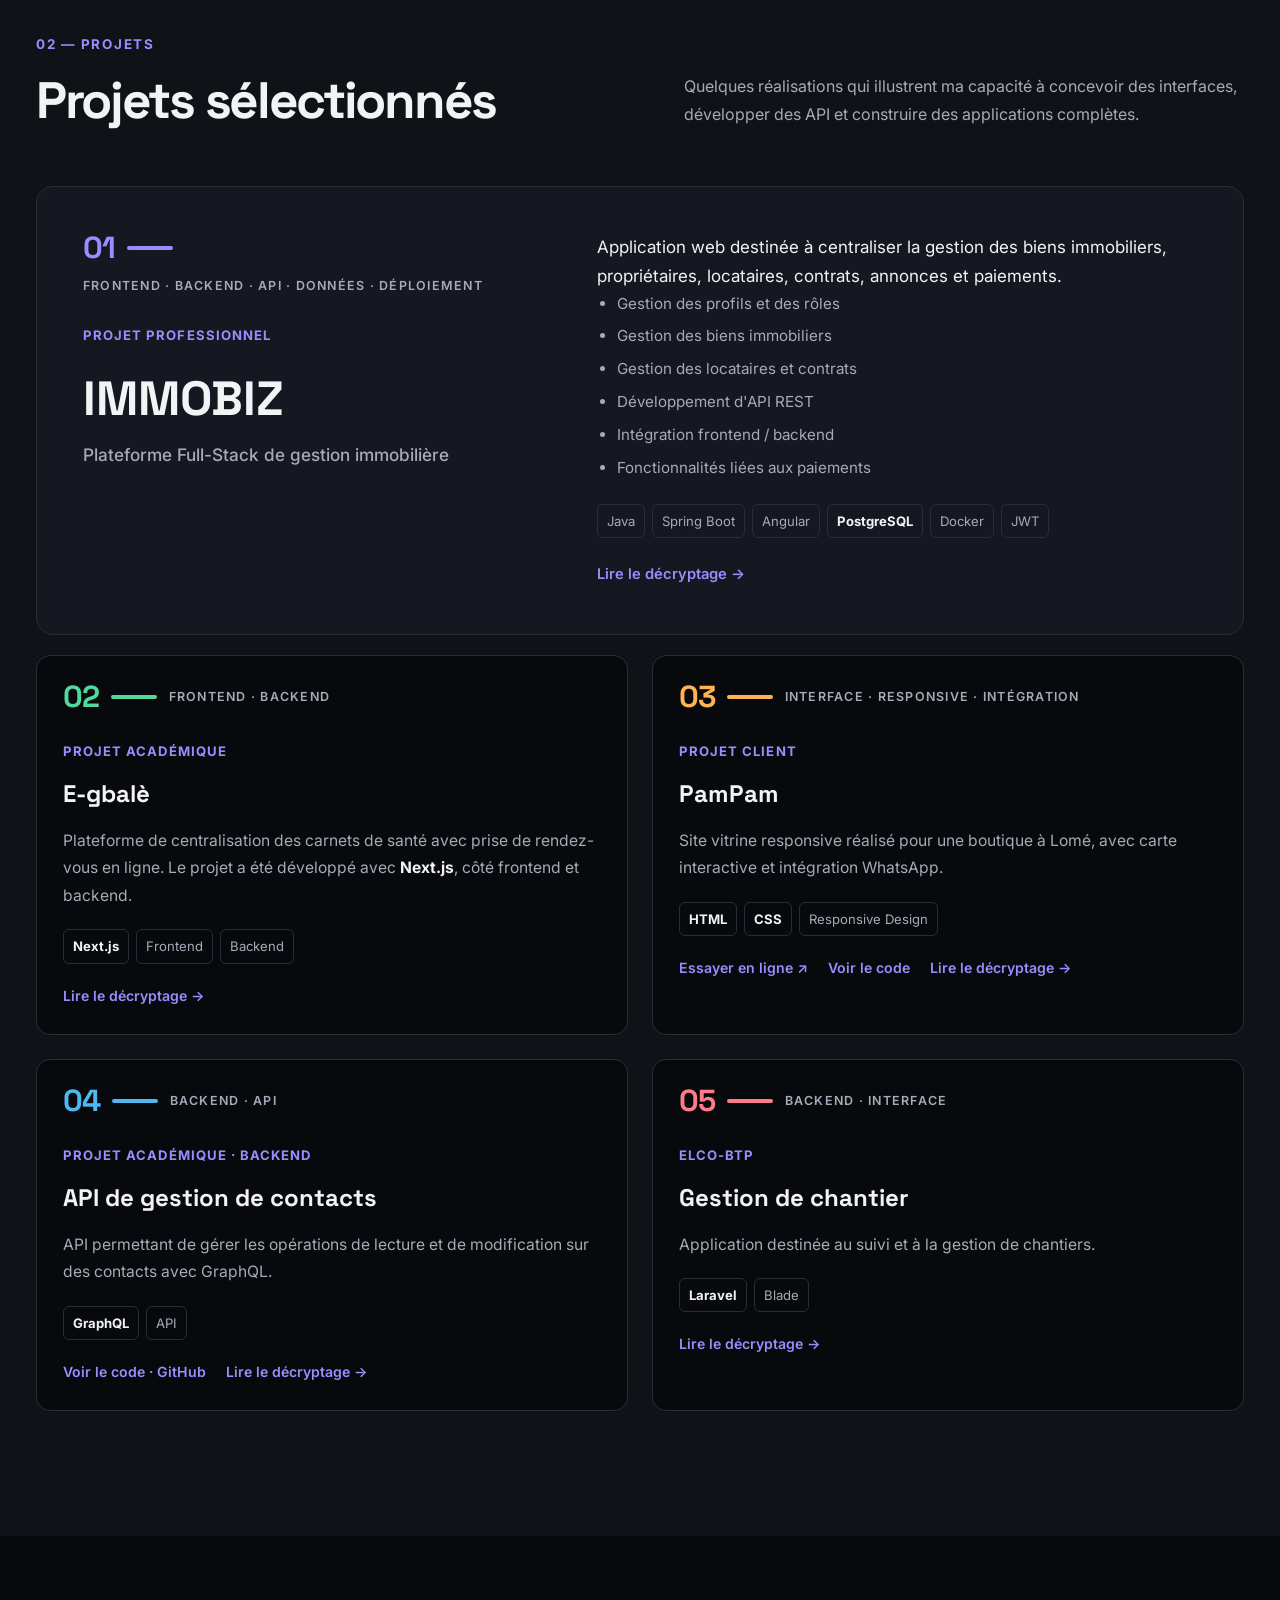
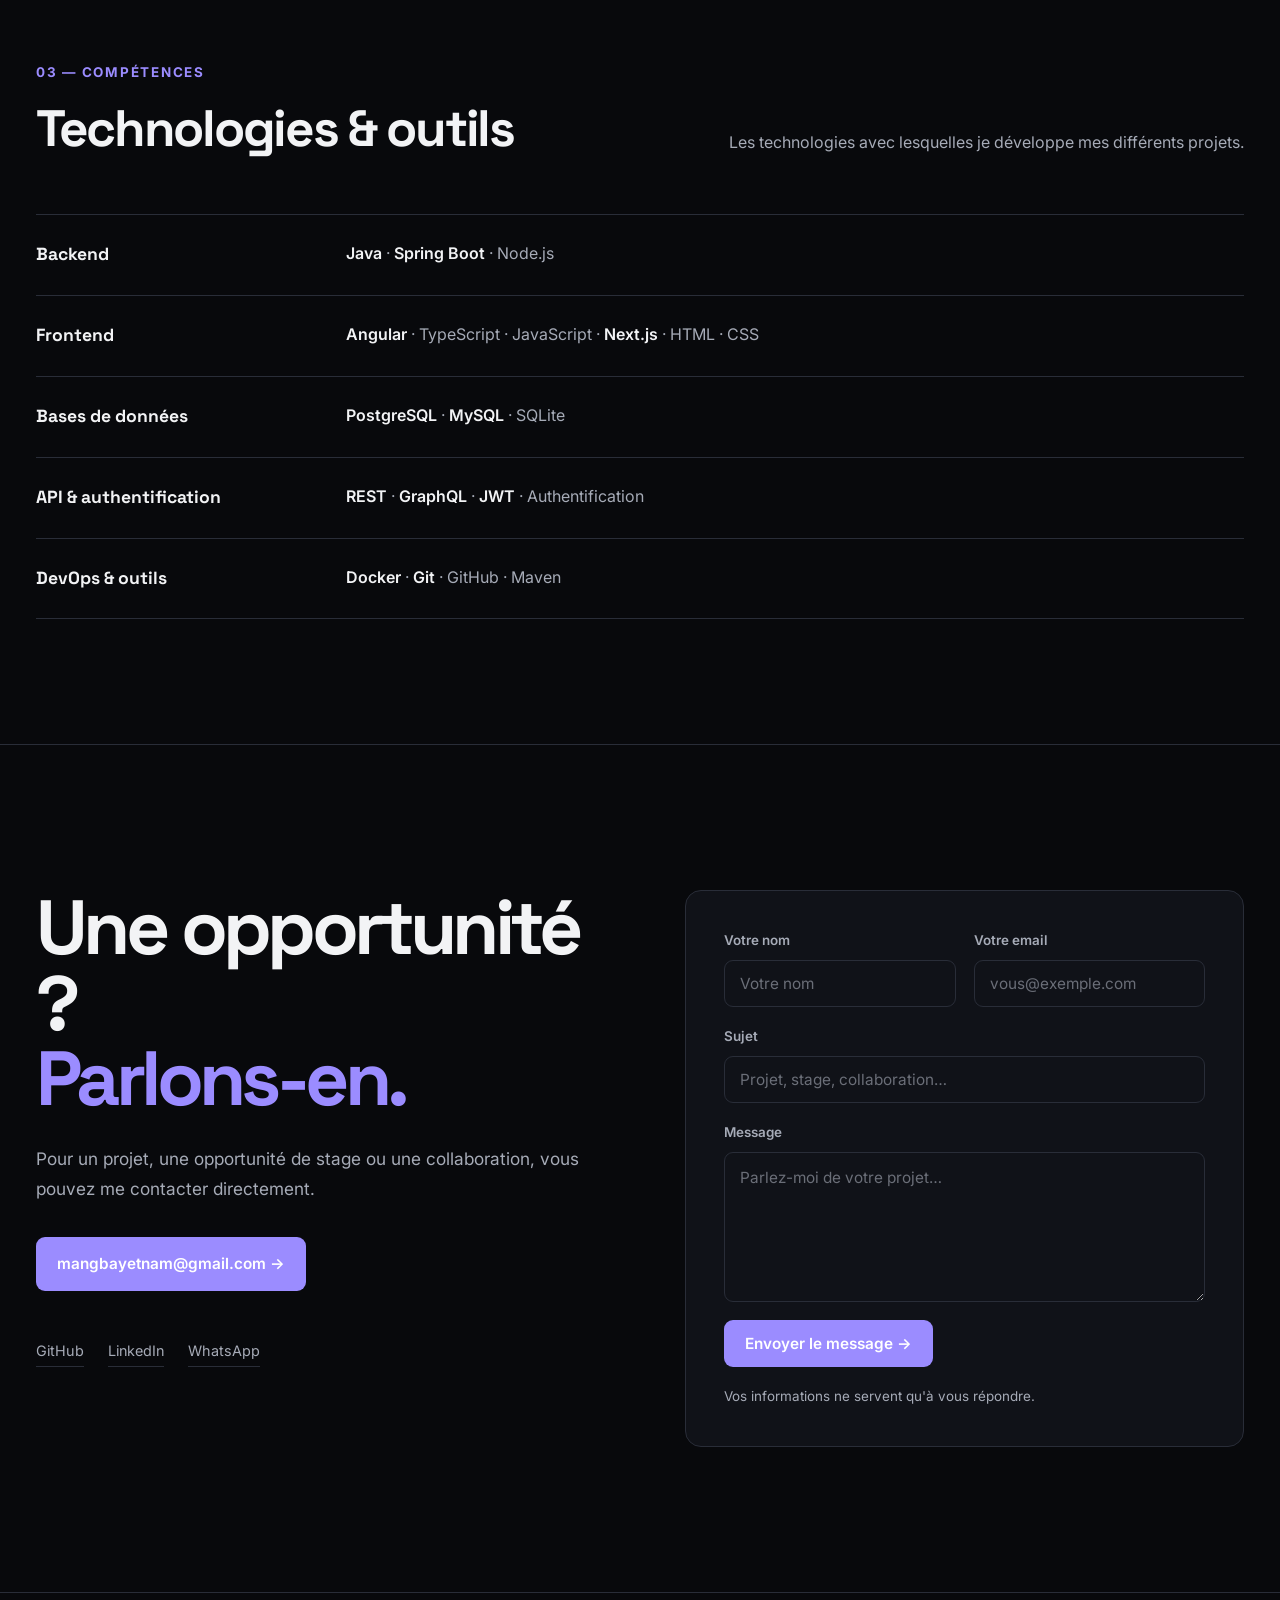
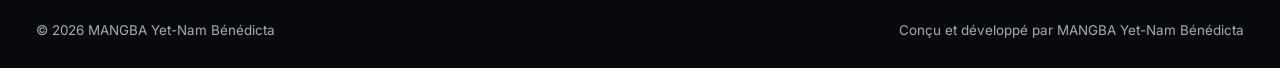
==== commit ad7e1640: "ajout de traduction" ====
--- a/index.html
+++ b/index.html
@@ -321,80 +321,90 @@
 
     <article class="featured-project">
 
-      <div class="project-visual">
-
-        <img
-          src="assets/images/immobiz.png"
-          alt="Interface de la plateforme IMMOBIZ"
-        >
-
-      </div>
-
-
       <div class="project-info">
 
-        <span class="label">
-          Projet professionnel
-        </span>
-
-
-        <h3>
-          IMMOBIZ
-        </h3>
-
-
-        <h4>
-          Plateforme Full-Stack de gestion immobilière
-        </h4>
-
-
-        <p>
-          Application web destinée à centraliser la gestion
-          des biens immobiliers, propriétaires, locataires,
-          contrats, annonces et paiements.
-        </p>
-
-
-        <ul>
-
-          <li>
-            Gestion des profils et des rôles
-          </li>
-
-          <li>
-            Gestion des biens immobiliers
-          </li>
-
-          <li>
-            Gestion des locataires et contrats
-          </li>
-
-          <li>
-            Développement d'API REST
-          </li>
-
-          <li>
-            Intégration frontend / backend
-          </li>
-
-          <li>
-            Fonctionnalités liées aux paiements
-          </li>
-
-        </ul>
-
-
-        <div class="tech">
-
-          <span>Java</span>
-          <span>Spring Boot</span>
-          <span>Angular</span>
-          <span><b>PostgreSQL</b></span>
-          <span>Docker</span>
-          <span>JWT</span>
+        <div class="project-lead">
+
+          <div class="project-signature sig--immobiz">
+            <span class="sig-number">01</span>
+            <span class="sig-bar" aria-hidden="true"></span>
+            <span class="sig-roles">Frontend · Backend · API · Données · Déploiement</span>
+          </div>
+
+
+          <span class="label">
+            Projet professionnel
+          </span>
+
+
+          <h3>
+            IMMOBIZ
+          </h3>
+
+
+          <h4>
+            Plateforme Full-Stack de gestion immobilière
+          </h4>
 
         </div>
 
+
+        <div class="project-detail">
+
+          <p>
+            Application web destinée à centraliser la gestion
+            des biens immobiliers, propriétaires, locataires,
+            contrats, annonces et paiements.
+          </p>
+
+
+          <ul>
+
+            <li>
+              Gestion des profils et des rôles
+            </li>
+
+            <li>
+              Gestion des biens immobiliers
+            </li>
+
+            <li>
+              Gestion des locataires et contrats
+            </li>
+
+            <li>
+              Développement d'API REST
+            </li>
+
+            <li>
+              Intégration frontend / backend
+            </li>
+
+            <li>
+              Fonctionnalités liées aux paiements
+            </li>
+
+          </ul>
+
+
+          <div class="tech">
+
+            <span>Java</span>
+            <span>Spring Boot</span>
+            <span>Angular</span>
+            <span><b>PostgreSQL</b></span>
+            <span>Docker</span>
+            <span>JWT</span>
+
+          </div>
+
+
+          <a class="detail-link" href="work/immobiz.html">
+            Lire le décryptage →
+          </a>
+
+        </div>
+
       </div>
 
     </article>
@@ -409,17 +419,14 @@
 
       <article class="project-card">
 
-        <div class="card-image">
-
-          <img
-            src="assets/images/egbale.png"
-            alt="Plateforme E-gbalè"
-          >
-
-        </div>
-
-
         <div class="card-body">
+
+          <div class="project-signature sig--egbale">
+            <span class="sig-number">02</span>
+            <span class="sig-bar" aria-hidden="true"></span>
+            <span class="sig-roles">Frontend · Backend</span>
+          </div>
+
 
           <span class="label">
             Projet académique
@@ -448,6 +455,15 @@
 
           </div>
 
+
+          <div class="card-links">
+
+            <a class="detail-link" href="work/egbale.html">
+              Lire le décryptage →
+            </a>
+
+          </div>
+
         </div>
 
       </article>
@@ -457,17 +473,14 @@
 
       <article class="project-card">
 
-        <div class="card-image">
-
-          <img
-            src="assets/images/pampam.png"
-            alt="Site vitrine PamPam"
-          >
-
-        </div>
-
-
         <div class="card-body">
+
+          <div class="project-signature sig--pampam">
+            <span class="sig-number">03</span>
+            <span class="sig-bar" aria-hidden="true"></span>
+            <span class="sig-roles">Interface · Responsive · Intégration</span>
+          </div>
+
 
           <span class="label">
             Projet client
@@ -502,7 +515,7 @@
               target="_blank"
               rel="noopener"
             >
-              Voir le site ↗
+              Essayer en ligne ↗
             </a>
 
 
@@ -514,6 +527,10 @@
               Voir le code
             </a>
 
+            <a class="detail-link" href="work/pampam.html">
+              Lire le décryptage →
+            </a>
+
           </div>
 
         </div>
@@ -526,6 +543,13 @@
       <article class="project-card">
 
         <div class="card-body no-image">
+
+          <div class="project-signature sig--contact-api">
+            <span class="sig-number">04</span>
+            <span class="sig-bar" aria-hidden="true"></span>
+            <span class="sig-roles">Backend · API</span>
+          </div>
+
 
           <span class="label">
             Projet académique · Backend
@@ -562,6 +586,10 @@
               Voir le code · GitHub
             </a>
 
+            <a class="detail-link" href="work/contact-api.html">
+              Lire le décryptage →
+            </a>
+
           </div>
 
         </div>
@@ -573,17 +601,14 @@
 
       <article class="project-card">
 
-        <div class="card-image">
-
-          <img
-            src="assets/images/chantier.png"
-            alt="Application de gestion de chantier"
-          >
-
-        </div>
-
-
         <div class="card-body">
+
+          <div class="project-signature sig--elco-btp">
+            <span class="sig-number">05</span>
+            <span class="sig-bar" aria-hidden="true"></span>
+            <span class="sig-roles">Backend · Interface</span>
+          </div>
+
 
           <span class="label">
             ELCO-BTP
@@ -608,6 +633,15 @@
 
           </div>
 
+
+          <div class="card-links">
+
+            <a class="detail-link" href="work/elco-btp.html">
+              Lire le décryptage →
+            </a>
+
+          </div>
+
         </div>
 
       </article>
@@ -742,60 +776,120 @@
 
   <div class="container contact-inner">
 
-    <p class="section-index">
-      04 — CONTACT
-    </p>
-
-
-    <h2>
-      Une opportunité ?
-      <br>
-      <em>Parlons-en.</em>
-    </h2>
-
-
-    <p>
-      Pour un projet, une opportunité de stage
-      ou une collaboration, vous pouvez me contacter
-      directement.
-    </p>
-
-
-    <a
-      class="btn primary"
-      href="mailto:mangbayetnam@gmail.com"
-    >
-      mangbayetnam@gmail.com →
-    </a>
-
-
-    <div class="contact-bottom">
-
-      <a
-        href="https://github.com/bendictamangba"
-        target="_blank"
-        rel="noopener"
-      >
-        GitHub
-      </a>
-
-
-      <a
-        href="https://www.linkedin.com/in/yet-nam-b%C3%A9n%C3%A9dicta-mangba-b4b891425/"
-        target="_blank"
-        rel="noopener"
-      >
-        LinkedIn
-      </a>
-
-
-      <a
-        href="https://wa.me/22892177598"
-        target="_blank"
-        rel="noopener"
-      >
-        WhatsApp
-      </a>
+    <div class="contact-grid">
+
+      <div class="contact-copy">
+
+        <h2>
+          Une opportunité ?
+          <br>
+          <em>Parlons-en.</em>
+        </h2>
+
+
+        <p class="contact-intro">
+          Pour un projet, une opportunité de stage
+          ou une collaboration, vous pouvez me contacter
+          directement.
+        </p>
+
+
+        <a
+          class="btn primary"
+          href="mailto:mangbayetnam@gmail.com"
+        >
+          mangbayetnam@gmail.com →
+        </a>
+
+
+        <div class="contact-bottom">
+
+          <a
+            href="https://github.com/bendictamangba"
+            target="_blank"
+            rel="noopener"
+          >
+            GitHub
+          </a>
+
+
+          <a
+            href="https://www.linkedin.com/in/yet-nam-b%C3%A9n%C3%A9dicta-mangba-b4b891425/"
+            target="_blank"
+            rel="noopener"
+          >
+            LinkedIn
+          </a>
+
+
+          <a
+            href="https://wa.me/22892177598"
+            target="_blank"
+            rel="noopener"
+          >
+            WhatsApp
+          </a>
+
+        </div>
+
+      </div>
+
+
+      <div class="contact-form-wrap">
+
+        <p class="form-success" id="formSuccess" hidden>
+          Message envoyé, merci ! Je vous réponds dès que possible.
+        </p>
+
+
+        <form
+          id="contactForm"
+          class="contact-form"
+          action="https://formsubmit.co/alidayetnam@gmail.com"
+          method="POST"
+          data-sending="Envoi en cours…"
+        >
+
+          <input type="hidden" name="_subject" value="Nouveau message depuis le portfolio">
+          <input type="hidden" name="_template" value="table">
+          <input type="hidden" name="_next" value="https://bendictamangba.github.io/portefolio/index.html?sent=1#contact">
+          <input type="text" name="_honey" class="form-honeypot" tabindex="-1" autocomplete="off" aria-hidden="true">
+
+          <div class="form-field">
+            <label for="name">Votre nom</label>
+            <input id="name" name="name" type="text" placeholder="Votre nom" required>
+          </div>
+
+
+          <div class="form-field">
+            <label for="email">Votre email</label>
+            <input id="email" name="email" type="email" placeholder="vous@exemple.com" required>
+          </div>
+
+
+          <div class="form-field form-field--full">
+            <label for="subject">Sujet</label>
+            <input id="subject" name="subject" type="text" placeholder="Projet, stage, collaboration…" required>
+          </div>
+
+
+          <div class="form-field form-field--full">
+            <label for="message">Message</label>
+            <textarea id="message" name="message" placeholder="Parlez-moi de votre projet…" required></textarea>
+          </div>
+
+
+          <button class="btn primary form-submit" type="submit">
+            Envoyer le message →
+          </button>
+
+          <p class="form-note">
+            Vos informations ne servent qu'à vous répondre.
+          </p>
+
+        </form>
+
+      </div>
 
     </div>
 
@@ -904,6 +998,46 @@
 
   });
 
+
+/* CONTACT FORM */
+
+const form =
+  document.getElementById("contactForm");
+
+const formSuccess =
+  document.getElementById("formSuccess");
+
+
+if (
+  new URLSearchParams(location.search)
+    .has("sent")
+) {
+
+  formSuccess.hidden = false;
+
+  form.hidden = true;
+
+}
+
+
+if (form) {
+
+  form.onsubmit = () => {
+
+    const btn =
+      form.querySelector(
+        "button[type=submit]"
+      );
+
+    btn.disabled = true;
+
+    btn.textContent =
+      form.dataset.sending;
+
+  };
+
+}
+
 </script>
 
 </body>
--- a/style.css
+++ b/style.css
@@ -63,7 +63,7 @@
 }
 
 .container {
-  width: min(1120px, calc(100% - 48px));
+  width: min(1560px, calc(100% - 72px));
 
   margin: auto;
 }
@@ -244,9 +244,9 @@
 .hero-grid {
   display: grid;
 
-  grid-template-columns: 1.15fr 0.85fr;
-
-  gap: 80px;
+  grid-template-columns: 1.2fr 0.8fr;
+
+  gap: 90px;
 
   align-items: center;
 }
@@ -351,7 +351,7 @@
 
   margin: 15px 0 28px;
 
-  max-width: 760px;
+  max-width: 1000px;
 }
 
 .hero h1 em,
@@ -362,7 +362,7 @@
 }
 
 .hero-text {
-  max-width: 650px;
+  max-width: 820px;
 
   color: var(--muted);
 
@@ -451,7 +451,7 @@
 ===================================================== */
 
 .portrait-wrap {
-  min-height: 520px;
+  min-height: 600px;
 
   position: relative;
 
@@ -474,9 +474,9 @@
 }
 
 .portrait {
-  width: 390px;
-
-  height: 500px;
+  width: 440px;
+
+  height: 560px;
 
   border-radius: 18px;
 
@@ -526,7 +526,7 @@
 
   grid-template-columns: 1fr 1fr;
 
-  gap: 90px;
+  gap: 100px;
 }
 
 .two-col h2,
@@ -545,7 +545,7 @@
 .body-copy {
   color: var(--muted);
 
-  max-width: 600px;
+  max-width: 820px;
 
   font-size: 1.08rem;
 }
@@ -576,7 +576,7 @@
 }
 
 .section-head > p {
-  max-width: 410px;
+  max-width: 560px;
 
   color: var(--muted);
 
@@ -585,44 +585,91 @@
   line-height: 1.75;
 }
 
+/* =====================================================
+   PROJECT SIGNATURE
+===================================================== */
+
+.project-signature {
+  display: flex;
+
+  align-items: center;
+
+  gap: 12px;
+
+  flex-wrap: wrap;
+
+  margin-bottom: 24px;
+}
+
+.sig-number {
+  font-family: "Space Grotesk", sans-serif;
+
+  font-size: 1.9rem;
+
+  font-weight: 700;
+
+  letter-spacing: -0.04em;
+
+  line-height: 1;
+
+  color: var(--sig);
+}
+
+.sig-bar {
+  width: 46px;
+
+  height: 4px;
+
+  border-radius: 4px;
+
+  background: var(--sig);
+
+  flex-shrink: 0;
+}
+
+.sig-roles {
+  font-size: 0.78rem;
+
+  font-weight: 600;
+
+  text-transform: uppercase;
+
+  letter-spacing: 0.1em;
+
+  color: var(--muted);
+}
+
+.sig--immobiz { --sig: #9b8cff; }
+.sig--egbale { --sig: #50d99b; }
+.sig--pampam { --sig: #ffb454; }
+.sig--contact-api { --sig: #4fb8f0; }
+.sig--elco-btp { --sig: #ff7a8a; }
+
+
 .featured-project {
+  background: var(--surface2);
+
+  border: 1px solid var(--line);
+
+  border-radius: 17px;
+
+  padding: 46px;
+
+  margin-bottom: 20px;
+}
+
+.project-info {
   display: grid;
 
-  grid-template-columns: 1.05fr 0.95fr;
-
-  gap: 45px;
-
-  background: var(--surface2);
-
-  border: 1px solid var(--line);
-
-  border-radius: 17px;
-
-  padding: 20px;
-
-  margin-bottom: 20px;
-}
-
-.project-visual {
-  overflow: hidden;
-
-  border-radius: 11px;
-}
-
-.project-visual img {
-  width: 100%;
-
-  height: 100%;
-
-  min-height: 340px;
-
-  object-fit: cover;
-
-  display: block;
-}
-
-.project-info {
-  padding: 15px 8px;
+  grid-template-columns: 0.85fr 1.15fr;
+
+  gap: 70px;
+
+  align-items: start;
+}
+
+.project-lead h4 {
+  max-width: 420px;
 }
 
 .label {
@@ -644,7 +691,7 @@
 .project-info h3 {
   font-family: "Space Grotesk", sans-serif;
 
-  font-size: 2.5rem;
+  font-size: 3rem;
 
   margin-top: 9px;
 }
@@ -727,7 +774,7 @@
 
   grid-template-columns: repeat(2, 1fr);
 
-  gap: 20px;
+  gap: 24px;
 }
 
 .project-card {
@@ -753,22 +800,6 @@
     );
 }
 
-.card-image {
-  height: 230px;
-
-  overflow: hidden;
-}
-
-.card-image img {
-  width: 100%;
-
-  height: 100%;
-
-  object-fit: cover;
-
-  display: block;
-}
-
 .card-body {
   padding: 26px;
 }
@@ -813,6 +844,32 @@
   font-weight: 600;
 }
 
+.detail-link {
+  display: inline-flex;
+
+  align-items: center;
+
+  gap: 8px;
+
+  margin-top: 24px;
+
+  color: var(--accent);
+
+  font-size: 0.92rem;
+
+  font-weight: 600;
+
+  transition: 0.2s;
+}
+
+.detail-link:hover {
+  gap: 13px;
+}
+
+.card-links .detail-link {
+  margin-top: 0;
+}
+
 
 /* =====================================================
    SKILLS
@@ -827,7 +884,7 @@
 .skill-list > div {
   display: grid;
 
-  grid-template-columns: 230px 1fr;
+  grid-template-columns: 280px 1fr;
 
   gap: 30px;
 
@@ -866,23 +923,33 @@
 }
 
 .contact-inner {
-  max-width: 900px;
+  max-width: 1400px;
+}
+
+.contact-grid {
+  display: grid;
+
+  grid-template-columns: 1fr 1fr;
+
+  gap: 90px;
+
+  align-items: start;
 }
 
 .contact-section h2 {
   font-family: "Space Grotesk", sans-serif;
 
-  font-size: clamp(3.2rem, 7vw, 5.8rem);
-
-  line-height: 0.95;
+  font-size: clamp(3.2rem, 6vw, 5.4rem);
+
+  line-height: 0.98;
 
   letter-spacing: -0.06em;
 
-  margin: 22px 0 28px;
-}
-
-.contact-section > div > p:not(.section-index) {
-  max-width: 600px;
+  margin: 0 0 28px;
+}
+
+.contact-intro {
+  max-width: 560px;
 
   color: var(--muted);
 
@@ -892,6 +959,138 @@
 
   margin-bottom: 32px;
 }
+
+.contact-form-wrap {
+  background: var(--surface);
+
+  border: 1px solid var(--line);
+
+  border-radius: 16px;
+
+  padding: 38px;
+}
+
+/* =====================================================
+   CONTACT FORM
+===================================================== */
+
+.contact-form {
+  display: grid;
+
+  grid-template-columns: 1fr 1fr;
+
+  gap: 18px;
+
+  max-width: none;
+
+  margin-top: 0;
+}
+
+.form-field {
+  display: flex;
+
+  flex-direction: column;
+}
+
+.form-field--full {
+  grid-column: 1 / -1;
+}
+
+.form-field label {
+  display: block;
+
+  font-size: 0.84rem;
+
+  font-weight: 600;
+
+  color: var(--muted);
+
+  margin-bottom: 8px;
+}
+
+.contact-form input,
+.contact-form textarea {
+  width: 100%;
+
+  background: var(--surface);
+
+  border: 1px solid var(--line);
+
+  border-radius: 9px;
+
+  padding: 13px 15px;
+
+  color: var(--text);
+
+  font-family: inherit;
+
+  font-size: 0.96rem;
+
+  outline: none;
+
+  transition: 0.2s;
+}
+
+.contact-form input::placeholder,
+.contact-form textarea::placeholder {
+  color: var(--muted);
+
+  opacity: 0.6;
+}
+
+.contact-form input:focus,
+.contact-form textarea:focus {
+  border-color: var(--accent);
+
+  box-shadow: 0 0 0 3px
+    color-mix(in srgb, var(--accent) 15%, transparent);
+}
+
+.contact-form textarea {
+  min-height: 150px;
+
+  resize: vertical;
+
+  line-height: 1.6;
+}
+
+.form-submit {
+  grid-column: 1 / -1;
+
+  justify-self: start;
+
+  border: none;
+
+  cursor: pointer;
+}
+
+.form-submit:disabled {
+  opacity: 0.6;
+
+  cursor: wait;
+
+  transform: none;
+}
+
+.form-note {
+  grid-column: 1 / -1;
+
+  font-size: 0.84rem;
+
+  color: var(--muted);
+}
+
+.form-success {
+  color: var(--green);
+
+  font-weight: 600;
+}
+
+.form-honeypot,
+.contact-form[hidden] {
+  display: none;
+}
+
 
 .contact-bottom {
   display: flex;
@@ -945,6 +1144,237 @@
 
 
 /* =====================================================
+   PROJECT DETAIL PAGES
+===================================================== */
+
+.project-page {
+  padding: 140px 0 110px;
+}
+
+.back-link {
+  display: inline-block;
+
+  color: var(--muted);
+
+  font-size: 0.9rem;
+
+  font-weight: 500;
+
+  margin-bottom: 46px;
+
+  transition: 0.2s;
+}
+
+.back-link:hover {
+  color: var(--accent);
+}
+
+.project-hero {
+  max-width: 1100px;
+}
+
+.project-hero h1 {
+  font-family: "Space Grotesk", sans-serif;
+
+  font-size: clamp(2.8rem, 6vw, 4.8rem);
+
+  line-height: 1.02;
+
+  letter-spacing: -0.055em;
+
+  margin: 14px 0 12px;
+}
+
+.project-tagline {
+  font-family: "Space Grotesk", sans-serif;
+
+  font-size: clamp(1.2rem, 2.4vw, 1.6rem);
+
+  color: var(--accent);
+
+  font-weight: 500;
+
+  margin-bottom: 22px;
+}
+
+.project-intro {
+  color: var(--muted);
+
+  font-size: 1.15rem;
+
+  line-height: 1.8;
+
+  max-width: 900px;
+
+  margin-bottom: 30px;
+}
+
+.project-actions {
+  display: flex;
+
+  gap: 12px;
+
+  flex-wrap: wrap;
+}
+
+.project-story {
+  max-width: 1060px;
+
+  margin-top: 90px;
+
+  border-top: 1px solid var(--line);
+}
+
+.story-block {
+  padding: 48px 0;
+
+  border-bottom: 1px solid var(--line);
+}
+
+.story-block .section-index {
+  color: var(--accent);
+
+  opacity: 0.75;
+}
+
+.story-block h2 {
+  font-family: "Space Grotesk", sans-serif;
+
+  font-size: clamp(1.6rem, 3vw, 2.1rem);
+
+  letter-spacing: -0.03em;
+
+  margin: 8px 0 20px;
+}
+
+.story-block > p:not(.section-index) {
+  color: var(--muted);
+
+  font-size: 1.08rem;
+
+  line-height: 1.85;
+}
+
+.feature-list {
+  list-style: none;
+
+  display: grid;
+
+  gap: 0;
+}
+
+.feature-list li {
+  color: var(--muted);
+
+  padding: 13px 0 13px 26px;
+
+  border-bottom: 1px solid var(--line);
+
+  position: relative;
+
+  font-size: 1.02rem;
+}
+
+.feature-list li:last-child {
+  border-bottom: none;
+}
+
+.feature-list li::before {
+  content: "↳";
+
+  position: absolute;
+
+  left: 0;
+
+  color: var(--accent);
+}
+
+.stack-grid {
+  display: grid;
+
+  grid-template-columns: repeat(2, 1fr);
+
+  gap: 14px;
+}
+
+.stack-grid > div {
+  border: 1px solid var(--line);
+
+  border-radius: 10px;
+
+  padding: 16px 18px;
+
+  background: var(--surface);
+}
+
+.stack-grid strong {
+  display: block;
+
+  font-family: "Space Grotesk", sans-serif;
+
+  font-size: 0.9rem;
+
+  color: var(--accent);
+
+  margin-bottom: 6px;
+}
+
+.stack-grid span {
+  color: var(--muted);
+
+  font-size: 0.96rem;
+}
+
+.related {
+  border-bottom: none;
+}
+
+.related-grid {
+  display: grid;
+
+  grid-template-columns: repeat(2, 1fr);
+
+  gap: 14px;
+}
+
+.related-card {
+  display: block;
+
+  border: 1px solid var(--line);
+
+  border-radius: 12px;
+
+  padding: 22px;
+
+  background: var(--surface);
+
+  transition: 0.25s;
+}
+
+.related-card:hover {
+  transform: translateY(-3px);
+
+  border-color: var(--accent);
+}
+
+.related-card h3 {
+  font-family: "Space Grotesk", sans-serif;
+
+  font-size: 1.3rem;
+
+  margin: 8px 0 6px;
+}
+
+.related-card p {
+  color: var(--muted);
+
+  font-size: 0.92rem;
+
+  line-height: 1.6;
+}
+
+
+/* =====================================================
    TABLET
 ===================================================== */
 
@@ -981,9 +1411,13 @@
 
 
   .hero-grid,
-  .featured-project,
-  .two-col {
+  .two-col,
+  .project-info {
     grid-template-columns: 1fr;
+  }
+
+  .project-info {
+    gap: 34px;
   }
 
 
@@ -1020,6 +1454,12 @@
 
   .skill-list > div {
     grid-template-columns: 180px 1fr;
+  }
+
+  .contact-grid {
+    grid-template-columns: 1fr;
+
+    gap: 60px;
   }
 }
 
@@ -1122,15 +1562,7 @@
   /* PROJECT FEATURED */
 
   .featured-project {
-    padding: 12px;
-  }
-
-  .project-visual img {
-    min-height: 210px;
-  }
-
-  .project-info {
-    padding: 15px 5px 10px;
+    padding: 22px;
   }
 
   .project-info h3 {
@@ -1152,10 +1584,6 @@
     grid-template-columns: 1fr;
   }
 
-  .card-image {
-    height: 210px;
-  }
-
   .card-body {
     padding: 24px;
   }
@@ -1188,8 +1616,53 @@
     font-size: 3.2rem;
   }
 
-  .contact-section > div > p:not(.section-index) {
+  .contact-intro {
     font-size: 1rem;
+  }
+
+
+  /* CONTACT FORM */
+
+  .contact-grid {
+    grid-template-columns: 1fr;
+
+    gap: 50px;
+  }
+
+  .contact-form-wrap {
+    padding: 24px;
+  }
+
+  .contact-form {
+    grid-template-columns: 1fr;
+  }
+
+
+  /* PROJECT PAGE */
+
+  .project-page {
+    padding: 105px 0 80px;
+  }
+
+  .back-link {
+    margin-bottom: 34px;
+  }
+
+  .project-intro {
+    font-size: 1.05rem;
+  }
+
+  .project-story {
+    margin-top: 60px;
+  }
+
+  .story-block {
+    padding: 38px 0;
+  }
+
+  .stack-grid,
+  .related-grid {
+    grid-template-columns: 1fr;
   }
 
 
